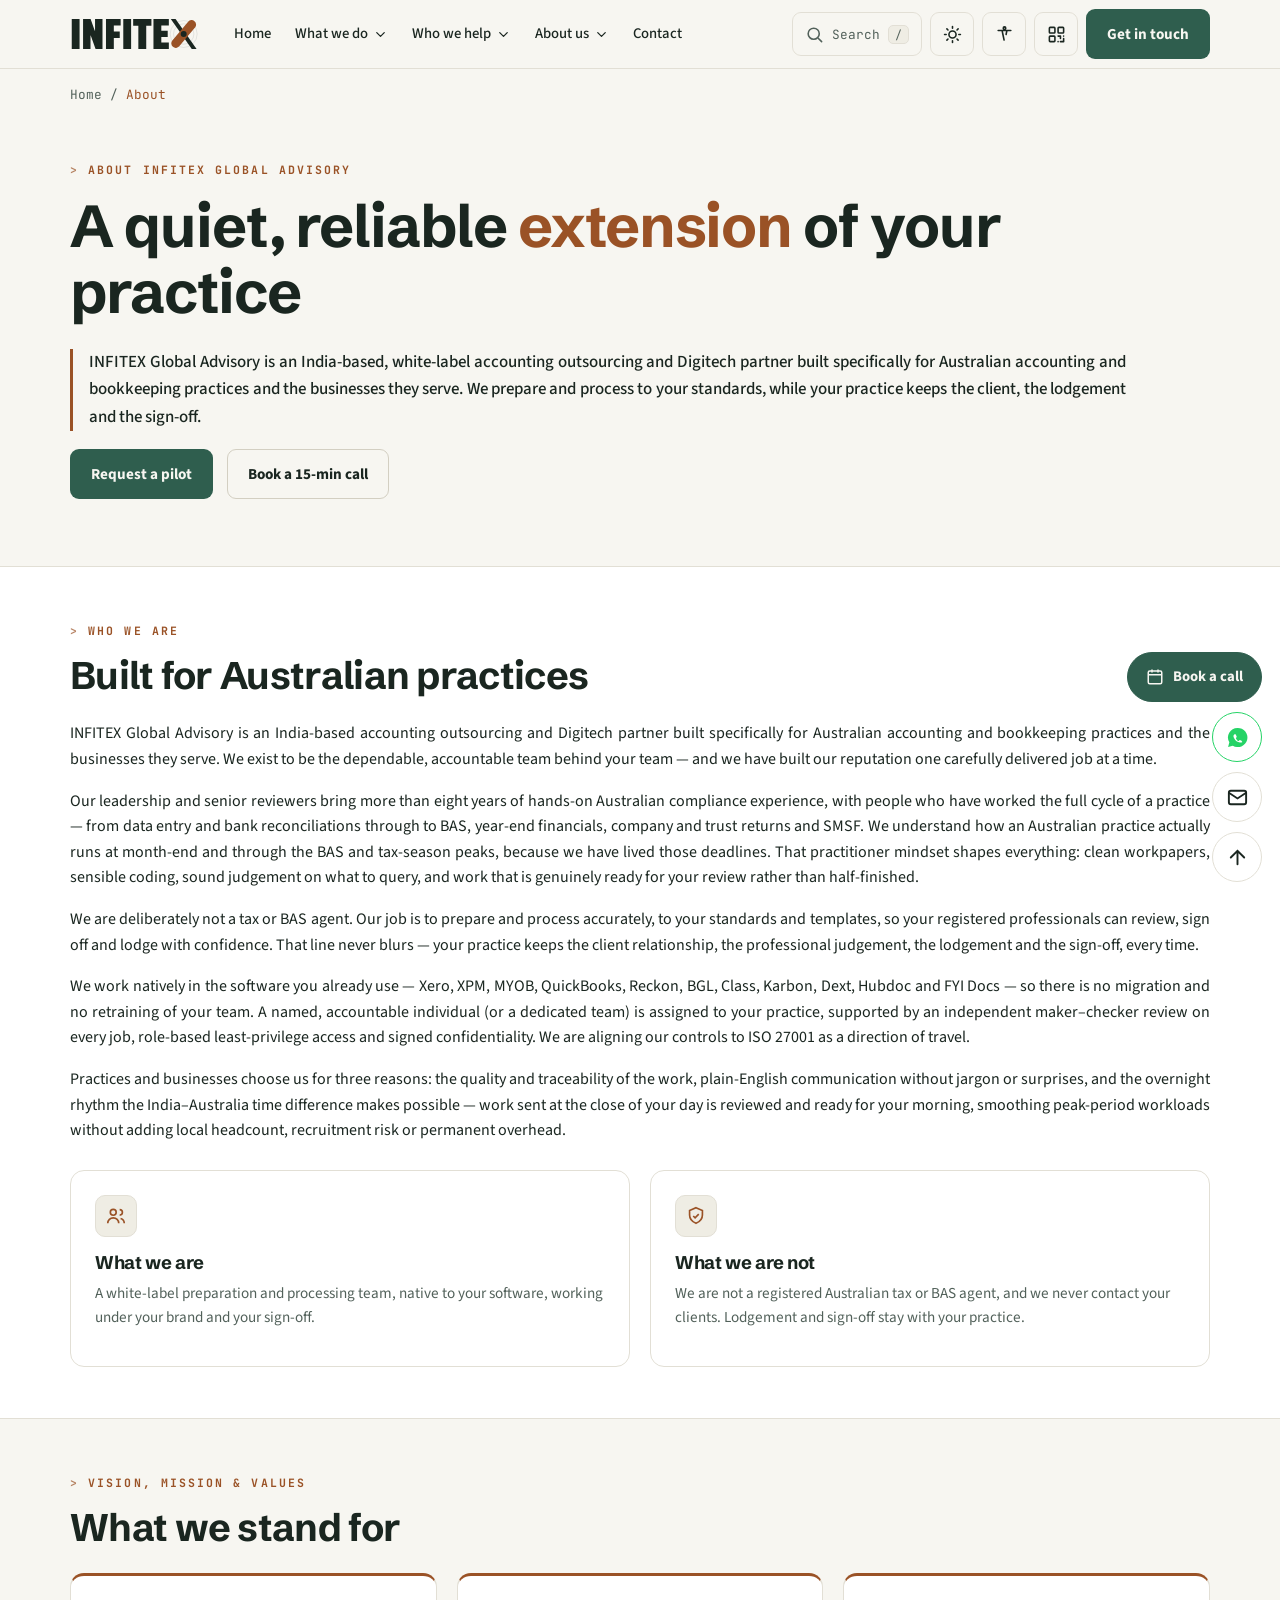
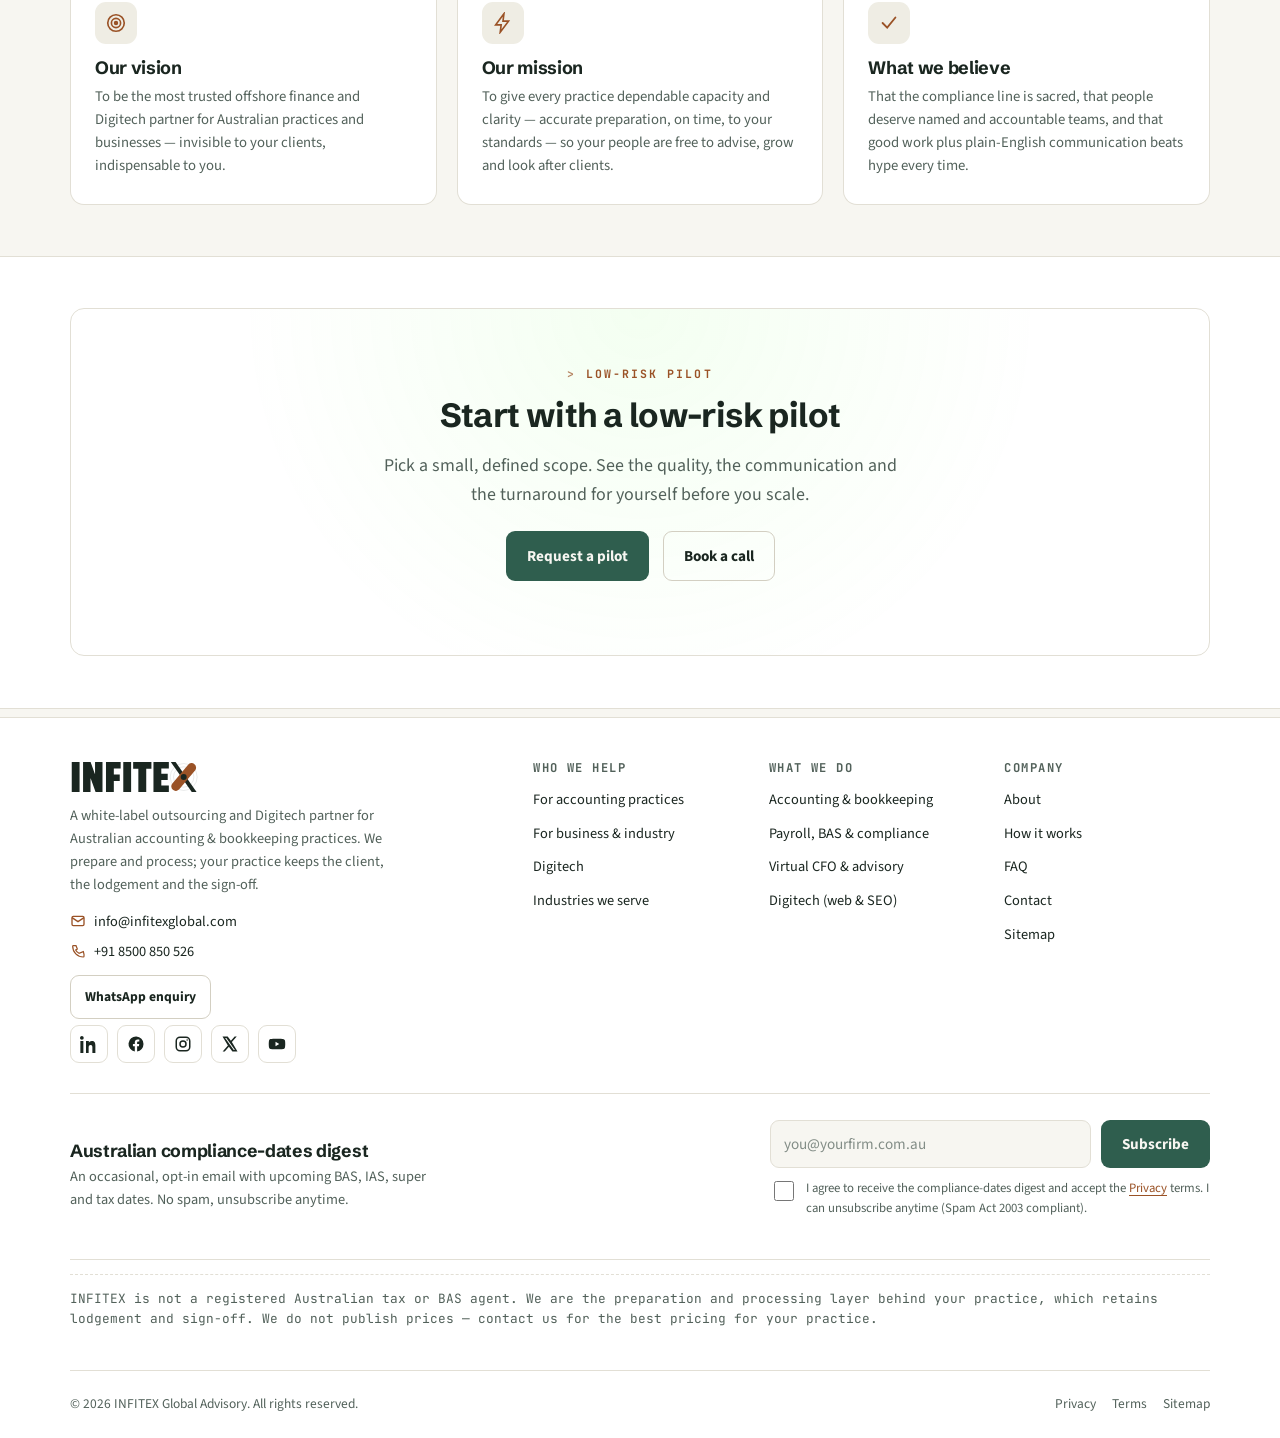
==== about.html @ 51b2e847 "Add files via upload" ====
<!doctype html><html lang="en-AU"><head><meta charset="utf-8"><meta name="viewport" content="width=device-width,initial-scale=1,viewport-fit=cover"><title>About INFITEX Global Advisory | White-label accounting outsourcing</title><meta name="description" content="About INFITEX Global Advisory — an India-based, white-label accounting outsourcing and Digitech partner for Australian practices and businesses. Our vision, mission and values."><meta name="author" content="INFITEX Global Advisory"><meta name="robots" content="index,follow,max-image-preview:large,max-snippet:-1,max-video-preview:-1"><link rel="canonical" href="https://infitexglobal.com/about.html"><!-- SEO/GEO verification scaffold — replace PLACEHOLDER tokens after deploy --><meta name="google-site-verification" content="GOOGLE_SITE_VERIFICATION"><!-- <meta name="msvalidate.01" content="BING_SITE_VERIFICATION"> --><!-- <meta name="yandex-verification" content="YANDEX_SITE_VERIFICATION"> --><!-- <meta name="p:domain_verify" content="PINTEREST_SITE_VERIFICATION"> --><meta property="og:type" content="website"><meta property="og:site_name" content="INFITEX Global Advisory"><meta property="og:title" content="About INFITEX Global Advisory | White-label accounting outsourcing"><meta property="og:description" content="About INFITEX Global Advisory — an India-based, white-label accounting outsourcing and Digitech partner for Australian practices and businesses. Our vision, mission and values."><meta property="og:url" content="https://infitexglobal.com/about.html"><meta property="og:image" content="https://infitexglobal.com/og-image.png"><meta property="og:image:width" content="1200"><meta property="og:image:height" content="630"><meta property="og:image:alt" content="INFITEX Global Advisory — white-label accounting outsourcing for Australian practices"><meta property="og:locale" content="en_AU"><meta name="twitter:card" content="summary_large_image"><meta name="twitter:title" content="About INFITEX Global Advisory | White-label accounting outsourcing"><meta name="twitter:description" content="About INFITEX Global Advisory — an India-based, white-label accounting outsourcing and Digitech partner for Australian practices and businesses. Our vision, mission and values."><meta name="twitter:image" content="https://infitexglobal.com/og-image.png"><meta name="twitter:image:alt" content="INFITEX Global Advisory"><meta name="theme-color" content="#F7F6F1" media="(prefers-color-scheme: light)"><meta name="theme-color" content="#14211C" media="(prefers-color-scheme: dark)"><link rel="icon" href="favicon.svg" type="image/svg+xml"><link rel="apple-touch-icon" href="favicon.svg"><link rel="sitemap" type="application/xml" title="Sitemap" href="sitemap.xml"><script>(function(){try{var d=document.documentElement;var t=localStorage.getItem('ix-theme')||'light';d.setAttribute('data-theme',t);if(localStorage.getItem('ix-contrast')==='high')d.setAttribute('data-contrast','high');if(localStorage.getItem('ix-grayscale')==='on')d.setAttribute('data-grayscale','on');var ts=localStorage.getItem('ix-textstep');var s=[-2,0,2,4,6];if(ts!==null)d.style.setProperty('--type-scale-step',(s[parseInt(ts,10)]||0)+'px');}catch(e){}})();</script><link rel="preconnect" href="https://fonts.googleapis.com"><link rel="preconnect" href="https://fonts.gstatic.com" crossorigin><link href="https://fonts.googleapis.com/css2?family=Schibsted+Grotesk:wght@500;600;700;800&family=Source+Sans+3:ital,wght@0,400;0,600;1,400&family=JetBrains+Mono:wght@400;500;700&display=swap" rel="stylesheet"><link rel="stylesheet" href="styles.css"><script type="application/ld+json">{"@context":"https://schema.org","@graph":[{"@context":"https://schema.org","@type":"WebPage","@id":"https://infitexglobal.com/about.html#webpage","url":"https://infitexglobal.com/about.html","name":"About INFITEX Global Advisory | White-label accounting outsourcing","description":"About INFITEX Global Advisory — an India-based, white-label accounting outsourcing and Digitech partner for Australian practices and businesses. Our vision, mission and values.","inLanguage":"en-AU","isPartOf":{"@id":"https://infitexglobal.com/#website"},"about":{"@id":"https://infitexglobal.com/#organization"},"speakable":{"@type":"SpeakableSpecification","cssSelector":["h1",".answer-lede"]}},{"@context":"https://schema.org","@type":"ProfessionalService","@id":"https://infitexglobal.com/#organization","name":"INFITEX Global Advisory","alternateName":"INFITEX","slogan":"A finance team that works to your standards.","description":"INFITEX Global Advisory is an India-based, white-label accounting and bookkeeping outsourcing partner for Australian accounting practices and businesses, covering bookkeeping, payroll and STP, BAS and IAS, year-end financials, tax and SMSF, plus management reporting and Virtual CFO. The client practice always retains lodgement and sign-off. A Digitech division provides websites, business email and SEO.","url":"https://infitexglobal.com/","logo":"https://infitexglobal.com/logo.svg","image":"https://infitexglobal.com/og-image.png","email":"info@infitexglobal.com","telephone":"+91-8500-850-526","priceRange":"Contact for a tailored quote","currenciesAccepted":"AUD","areaServed":{"@type":"Country","name":"Australia"},"knowsLanguage":["en-AU","en"],"availableLanguage":["English"],"knowsAbout":["White-label accounting outsourcing","Bookkeeping","Bank reconciliations","Accounts payable and receivable","Payroll","Single Touch Payroll (STP)","BAS preparation","IAS preparation","Year-end financial statements","Company and trust tax returns","SMSF accounting","BGL","Class","Xero","XPM","MYOB","QuickBooks","Reckon","Karbon","Dext","Hubdoc","FYI Docs","Management reporting","Budgeting and forecasting","Cash-flow forecasting","Virtual CFO","Australian tax compliance"],"serviceType":["Accounting outsourcing","Bookkeeping outsourcing","Payroll outsourcing","BAS and IAS preparation","Virtual CFO","Management reporting","Web design and SEO (Digitech)"],"contactPoint":{"@type":"ContactPoint","contactType":"sales","email":"info@infitexglobal.com","telephone":"+91-8500-850-526","areaServed":"AU","availableLanguage":["en-AU","en"]},"address":{"@type":"PostalAddress","addressCountry":"IN"},"sameAs":["https://www.linkedin.com/company/infitexglobal","https://www.facebook.com/infitexglobal","https://www.instagram.com/infitexglobal","https://x.com/infitexglobal","https://www.youtube.com/@infitexglobal"]},{"@context":"https://schema.org","@type":"BreadcrumbList","itemListElement":[{"@type":"ListItem","position":1,"name":"Home","item":"https://infitexglobal.com/index.html"},{"@type":"ListItem","position":2,"name":"About","item":"https://infitexglobal.com/about.html"}]}]}</script></head><body><a class="skip-link" href="#main">Skip to content</a><header class="site-header"><div class="shell header-inner"><a class="brand" href="index.html" aria-label="INFITEX Global Advisory — home"><svg class="brand-logo" viewBox="0 0 309.3 72.0" role="img" aria-label="INFITEX" focusable="false"><g class="brand-word" transform="translate(0 72.00) scale(0.10465 -0.10465)"><g transform="translate(0.0 0)"><path d="M40 0V688H220V0Z"/></g><g transform="translate(260.0 0)"><path d="M327 0 216 310H211V0H40V688H213L309 421H315V688H486V0Z"/></g><g transform="translate(786.0 0)"><path d="M40 0V688H377V540H220V402H356V254H220V0Z"/></g><g transform="translate(1183.0 0)"><path d="M40 0V688H220V0Z"/></g><g transform="translate(1443.0 0)"><path d="M126 0V535H7V688H426V535H307V0Z"/></g><g transform="translate(1876.0 0)"><path d="M40 0V688H393V540H220V421H367V274H220V148H393V0Z"/></g></g><g class="brand-x"><g class="bx-ring" fill="none"><circle cx="273.11" cy="36.00" r="24.48"/><circle cx="273.11" cy="36.00" r="32.40"/></g><path class="bx-ink" d="M 242.15 0.00 L 253.67 0.00 L 304.07 72.00 L 292.55 72.00 Z"/><rect class="bx-acc" x="262.31" y="-4.32" width="21.60" height="80.64" rx="10.80" transform="rotate(40 273.11 36.00)"/><circle class="bx-dot" cx="273.11" cy="36.00" r="7.20"/></g></svg></a><nav class="nav" aria-label="Primary"><a class="nav-link" href="index.html">Home</a><div class="nav-item has-mega"><button type="button" class="nav-link nav-trigger" aria-expanded="false" aria-haspopup="true" aria-controls="mega-what-we-do">What we do<svg class="caret" viewBox="0 0 24 24" aria-hidden="true" focusable="false"><path d="M6 9l6 6 6-6" fill="none" stroke="currentColor" stroke-width="2" stroke-linecap="round" stroke-linejoin="round"/></svg></button><div class="mega-panel" id="mega-what-we-do" role="region" aria-label="What we do"><div class="mega-grid"><div class="mega-col"><p class="mega-h">Accounting & bookkeeping</p><ul><li><a href="outsourcing.html#scope"><span class="mega-t">Bookkeeping & reconciliations</span><span class="mega-d">Books kept accurate, coded and reconciled.</span></a></li><li><a href="outsourcing.html#scope"><span class="mega-t">Accounts payable & receivable</span><span class="mega-d">Bills, invoices and debtor follow-up.</span></a></li><li><a href="outsourcing.html#scope"><span class="mega-t">Year-end financials</span><span class="mega-d">Financial statements to your standards.</span></a></li><li><a href="outsourcing.html#scope"><span class="mega-t">Workpapers</span><span class="mega-d">Clean, traceable workpapers behind every job.</span></a></li></ul></div><div class="mega-col"><p class="mega-h">Payroll, BAS & compliance</p><ul><li><a href="outsourcing.html#scope"><span class="mega-t">Payroll & STP</span><span class="mega-d">Pay runs and Single Touch Payroll, ready to lodge.</span></a></li><li><a href="outsourcing.html#scope"><span class="mega-t">BAS / IAS preparation</span><span class="mega-d">Activity statements drafted for your sign-off.</span></a></li><li><a href="outsourcing.html#scope"><span class="mega-t">Company & trust tax returns</span><span class="mega-d">Returns prepared; your agent signs and lodges.</span></a></li><li><a href="outsourcing.html#scope"><span class="mega-t">SMSF accounts (BGL/Class)</span><span class="mega-d">Self-managed super fund accounts & workpapers.</span></a></li></ul></div><div class="mega-col"><p class="mega-h">Advisory & Virtual CFO</p><ul><li><a href="industry.html#vcfo"><span class="mega-t">Virtual CFO</span><span class="mega-d">Senior finance leadership, fractionally.</span></a></li><li><a href="industry.html#what"><span class="mega-t">Management accounts & reporting</span><span class="mega-d">Monthly, decision-ready reporting.</span></a></li><li><a href="industry.html#what"><span class="mega-t">Budgeting & forecasting</span><span class="mega-d">Budgets, rolling forecasts and scenarios.</span></a></li><li><a href="industry.html#vcfo"><span class="mega-t">Cash-flow management</span><span class="mega-d">13-week cash-flow and working-capital visibility.</span></a></li></ul></div><div class="mega-col"><p class="mega-h">Digitech</p><ul><li><a href="digitech.html#services"><span class="mega-t">Web design & build</span><span class="mega-d">Fast, accessible, mobile-first websites.</span></a></li><li><a href="digitech.html#services"><span class="mega-t">Domains, hosting & email</span><span class="mega-d">Set up and managed for you.</span></a></li><li><a href="digitech.html#services"><span class="mega-t">SEO & Google Business Profile</span><span class="mega-d">Be found by local clients.</span></a></li><li><a href="digitech.html#services"><span class="mega-t">Care & maintenance</span><span class="mega-d">Updates, backups and ongoing changes.</span></a></li></ul></div></div></div></div><div class="nav-item has-mega"><button type="button" class="nav-link nav-trigger" aria-expanded="false" aria-haspopup="true" aria-controls="mega-who-we-help">Who we help<svg class="caret" viewBox="0 0 24 24" aria-hidden="true" focusable="false"><path d="M6 9l6 6 6-6" fill="none" stroke="currentColor" stroke-width="2" stroke-linecap="round" stroke-linejoin="round"/></svg></button><div class="mega-panel" id="mega-who-we-help" role="region" aria-label="Who we help"><div class="mega-grid"><div class="mega-col"><p class="mega-h">By audience</p><ul><li><a href="outsourcing.html"><span class="mega-t">For accounting practices</span><span class="mega-d">White-label back office for your firm.</span></a></li><li><a href="industry.html"><span class="mega-t">For business & industry</span><span class="mega-d">A dedicated outsourced finance team.</span></a></li><li><a href="digitech.html"><span class="mega-t">Digitech</span><span class="mega-d">Web, email & SEO for client-facing growth.</span></a></li></ul></div><div class="mega-col"><p class="mega-h">Industries we serve</p><ul><li><a href="industry.html#industries"><span class="mega-t">Construction & trades</span><span class="mega-d">Job costing, payroll and BAS.</span></a></li><li><a href="industry.html#industries"><span class="mega-t">Retail & e-commerce</span><span class="mega-d">High-volume reconciliations and reporting.</span></a></li><li><a href="industry.html#industries"><span class="mega-t">Professional services</span><span class="mega-d">Clean books and management accounts.</span></a></li><li><a href="industry.html#industries"><span class="mega-t">Healthcare & allied health</span><span class="mega-d">Compliant bookkeeping and payroll.</span></a></li></ul></div></div></div></div><div class="nav-item has-mega"><button type="button" class="nav-link nav-trigger" aria-expanded="false" aria-haspopup="true" aria-controls="mega-about-us">About us<svg class="caret" viewBox="0 0 24 24" aria-hidden="true" focusable="false"><path d="M6 9l6 6 6-6" fill="none" stroke="currentColor" stroke-width="2" stroke-linecap="round" stroke-linejoin="round"/></svg></button><div class="mega-panel" id="mega-about-us" role="region" aria-label="About us"><div class="mega-grid"><div class="mega-col"><p class="mega-h">Company</p><ul><li><a href="about.html"><span class="mega-t">About INFITEX</span><span class="mega-d">A dependable extension of your team, native to your stack.</span></a></li><li><a href="about.html#vmb"><span class="mega-t">Vision, mission & values</span><span class="mega-d">What we stand for and how we work.</span></a></li></ul></div><div class="mega-col"><p class="mega-h">Proof & answers</p><ul><li><a href="index.html#testimonials"><span class="mega-t">Our stories</span><span class="mega-d">What practices and businesses say about us.</span></a></li><li><a href="index.html#faq"><span class="mega-t">FAQ</span><span class="mega-d">Honest answers on the compliance line, security and how we work.</span></a></li></ul></div></div></div></div><a class="nav-link" href="contact.html">Contact</a></nav><div class="header-tools"><button class="icon-btn search-btn" data-open-search aria-label="Search the site"><svg viewBox="0 0 24 24" fill="none" stroke="currentColor" stroke-width="2" stroke-linecap="round"><circle cx="11" cy="11" r="7"/><path d="M21 21l-4-4"/></svg><span>Search</span><kbd>/</kbd></button><button class="icon-btn" data-theme-toggle aria-label="Toggle light or dark theme" aria-pressed="false"><svg viewBox="0 0 24 24" fill="none" stroke="currentColor" stroke-width="2" stroke-linecap="round"><circle cx="12" cy="12" r="4.5"/><path d="M12 2v2M12 20v2M2 12h2M20 12h2M4.9 4.9l1.4 1.4M17.7 17.7l1.4 1.4M19.1 4.9l-1.4 1.4M6.3 17.7l-1.4 1.4"/></svg></button><button class="icon-btn" data-open-a11y aria-label="Open accessibility settings"><svg viewBox="0 0 24 24" fill="none" stroke="currentColor" stroke-width="2" stroke-linecap="round"><circle cx="12" cy="4" r="1.6"/><path d="M4 7h16M9 7l1 5 1.5 7M15 7l-1 5"/></svg></button><button class="icon-btn qr-header-btn" data-open-qr aria-label="Show QR code to save our contact" title="Save our contact (QR)"><svg viewBox="0 0 24 24" fill="none" stroke="currentColor" stroke-width="2" stroke-linecap="round" stroke-linejoin="round"><rect x="3" y="3" width="7" height="7" rx="1"/><rect x="14" y="3" width="7" height="7" rx="1"/><rect x="3" y="14" width="7" height="7" rx="1"/><path d="M14 14h3v3M21 14v.01M14 21h.01M17 21h4v-4M21 17v.01"/></svg></button><a class="btn btn-primary header-cta" href="contact.html">Get in touch</a><button class="icon-btn hamburger" data-open-nav aria-label="Open menu" aria-expanded="false"><svg viewBox="0 0 24 24" fill="none" stroke="currentColor" stroke-width="2" stroke-linecap="round"><path d="M3 6h18M3 12h18M3 18h18"/></svg></button></div></div></header><div class="mobile-nav" id="mobileNav" aria-hidden="true"><div class="mobile-nav-top"><a class="brand" href="index.html" aria-label="INFITEX home"><svg class="brand-logo" viewBox="0 0 309.3 72.0" role="img" aria-label="INFITEX" focusable="false"><g class="brand-word" transform="translate(0 72.00) scale(0.10465 -0.10465)"><g transform="translate(0.0 0)"><path d="M40 0V688H220V0Z"/></g><g transform="translate(260.0 0)"><path d="M327 0 216 310H211V0H40V688H213L309 421H315V688H486V0Z"/></g><g transform="translate(786.0 0)"><path d="M40 0V688H377V540H220V402H356V254H220V0Z"/></g><g transform="translate(1183.0 0)"><path d="M40 0V688H220V0Z"/></g><g transform="translate(1443.0 0)"><path d="M126 0V535H7V688H426V535H307V0Z"/></g><g transform="translate(1876.0 0)"><path d="M40 0V688H393V540H220V421H367V274H220V148H393V0Z"/></g></g><g class="brand-x"><g class="bx-ring" fill="none"><circle cx="273.11" cy="36.00" r="24.48"/><circle cx="273.11" cy="36.00" r="32.40"/></g><path class="bx-ink" d="M 242.15 0.00 L 253.67 0.00 L 304.07 72.00 L 292.55 72.00 Z"/><rect class="bx-acc" x="262.31" y="-4.32" width="21.60" height="80.64" rx="10.80" transform="rotate(40 273.11 36.00)"/><circle class="bx-dot" cx="273.11" cy="36.00" r="7.20"/></g></svg></a><button class="icon-btn" data-close-nav aria-label="Close menu"><svg viewBox="0 0 24 24" fill="none" stroke="currentColor" stroke-width="2" stroke-linecap="round"><path d="M6 6l12 12M18 6L6 18"/></svg></button></div><nav aria-label="Mobile"><a class="m-link" href="index.html">Home</a><div class="m-acc"><button type="button" class="m-acc-btn" aria-expanded="false" aria-controls="macc-what-we-do">What we do<svg class="caret" viewBox="0 0 24 24" aria-hidden="true" focusable="false"><path d="M6 9l6 6 6-6" fill="none" stroke="currentColor" stroke-width="2" stroke-linecap="round" stroke-linejoin="round"/></svg></button><div class="m-acc-panel" id="macc-what-we-do"><p class="m-group">Accounting & bookkeeping</p><a class="m-sublink" href="outsourcing.html#scope">Bookkeeping & reconciliations</a><a class="m-sublink" href="outsourcing.html#scope">Accounts payable & receivable</a><a class="m-sublink" href="outsourcing.html#scope">Year-end financials</a><a class="m-sublink" href="outsourcing.html#scope">Workpapers</a><p class="m-group">Payroll, BAS & compliance</p><a class="m-sublink" href="outsourcing.html#scope">Payroll & STP</a><a class="m-sublink" href="outsourcing.html#scope">BAS / IAS preparation</a><a class="m-sublink" href="outsourcing.html#scope">Company & trust tax returns</a><a class="m-sublink" href="outsourcing.html#scope">SMSF accounts (BGL/Class)</a><p class="m-group">Advisory & Virtual CFO</p><a class="m-sublink" href="industry.html#vcfo">Virtual CFO</a><a class="m-sublink" href="industry.html#what">Management accounts & reporting</a><a class="m-sublink" href="industry.html#what">Budgeting & forecasting</a><a class="m-sublink" href="industry.html#vcfo">Cash-flow management</a><p class="m-group">Digitech</p><a class="m-sublink" href="digitech.html#services">Web design & build</a><a class="m-sublink" href="digitech.html#services">Domains, hosting & email</a><a class="m-sublink" href="digitech.html#services">SEO & Google Business Profile</a><a class="m-sublink" href="digitech.html#services">Care & maintenance</a></div></div><div class="m-acc"><button type="button" class="m-acc-btn" aria-expanded="false" aria-controls="macc-who-we-help">Who we help<svg class="caret" viewBox="0 0 24 24" aria-hidden="true" focusable="false"><path d="M6 9l6 6 6-6" fill="none" stroke="currentColor" stroke-width="2" stroke-linecap="round" stroke-linejoin="round"/></svg></button><div class="m-acc-panel" id="macc-who-we-help"><p class="m-group">By audience</p><a class="m-sublink" href="outsourcing.html">For accounting practices</a><a class="m-sublink" href="industry.html">For business & industry</a><a class="m-sublink" href="digitech.html">Digitech</a><p class="m-group">Industries we serve</p><a class="m-sublink" href="industry.html#industries">Construction & trades</a><a class="m-sublink" href="industry.html#industries">Retail & e-commerce</a><a class="m-sublink" href="industry.html#industries">Professional services</a><a class="m-sublink" href="industry.html#industries">Healthcare & allied health</a></div></div><div class="m-acc"><button type="button" class="m-acc-btn" aria-expanded="false" aria-controls="macc-about-us">About us<svg class="caret" viewBox="0 0 24 24" aria-hidden="true" focusable="false"><path d="M6 9l6 6 6-6" fill="none" stroke="currentColor" stroke-width="2" stroke-linecap="round" stroke-linejoin="round"/></svg></button><div class="m-acc-panel" id="macc-about-us"><p class="m-group">Company</p><a class="m-sublink" href="about.html">About INFITEX</a><a class="m-sublink" href="about.html#vmb">Vision, mission & values</a><p class="m-group">Proof & answers</p><a class="m-sublink" href="index.html#testimonials">Our stories</a><a class="m-sublink" href="index.html#faq">FAQ</a></div></div><a class="m-link" href="contact.html">Contact</a></nav><div style="margin-top:24px;display:flex;gap:10px;flex-wrap:wrap"><button class="btn btn-ghost" data-open-wa>WhatsApp us</button><a class="btn btn-primary" href="contact.html">Get in touch</a></div></div><main id="main"><div class="shell"><nav class="crumbs" aria-label="Breadcrumb"><a href="index.html">Home</a> / <span>About</span></nav></div><section class="hero"><div class="shell"><span class="eyebrow">About INFITEX Global Advisory</span><h1>A quiet, reliable <span class="accent">extension</span> of your practice</h1><p class="answer-lede">INFITEX Global Advisory is an India-based, white-label accounting outsourcing and Digitech partner built specifically for Australian accounting and bookkeeping practices and the businesses they serve. We prepare and process to your standards, while your practice keeps the client, the lodgement and the sign-off.</p><div class="hero-cta"><a class="btn btn-primary" href="contact.html">Request a pilot</a><a class="btn btn-ghost" data-booking href="contact.html">Book a 15-min call</a></div></div></section><section class="section alt" id="about" aria-labelledby="about-title"><div class="shell"><div class="section-head"><span class="eyebrow">Who we are</span><h2 class="section-title" id="about-title">Built for Australian practices</h2></div><div class="about-prose prose"><p>INFITEX Global Advisory is an India-based accounting outsourcing and Digitech partner built specifically for Australian accounting and bookkeeping practices and the businesses they serve. We exist to be the dependable, accountable team behind your team — and we have built our reputation one carefully delivered job at a time.</p><p>Our leadership and senior reviewers bring more than eight years of hands-on Australian compliance experience, with people who have worked the full cycle of a practice — from data entry and bank reconciliations through to BAS, year-end financials, company and trust returns and SMSF. We understand how an Australian practice actually runs at month-end and through the BAS and tax-season peaks, because we have lived those deadlines. That practitioner mindset shapes everything: clean workpapers, sensible coding, sound judgement on what to query, and work that is genuinely ready for your review rather than half-finished.</p><p>We are deliberately not a tax or BAS agent. Our job is to prepare and process accurately, to your standards and templates, so your registered professionals can review, sign off and lodge with confidence. That line never blurs — your practice keeps the client relationship, the professional judgement, the lodgement and the sign-off, every time.</p><p>We work natively in the software you already use — Xero, XPM, MYOB, QuickBooks, Reckon, BGL, Class, Karbon, Dext, Hubdoc and FYI Docs — so there is no migration and no retraining of your team. A named, accountable individual (or a dedicated team) is assigned to your practice, supported by an independent maker–checker review on every job, role-based least-privilege access and signed confidentiality. We are aligning our controls to ISO 27001 as a direction of travel.</p><p>Practices and businesses choose us for three reasons: the quality and traceability of the work, plain-English communication without jargon or surprises, and the overnight rhythm the India–Australia time difference makes possible — work sent at the close of your day is reviewed and ready for your morning, smoothing peak-period workloads without adding local headcount, recruitment risk or permanent overhead.</p></div><div class="grid grid-2 about-cards"><div class="card"><div class="ico"><svg viewBox="0 0 24 24" fill="none" stroke="currentColor" stroke-width="1.8"><circle cx="9" cy="8" r="3.2"/><path d="M3 20a6 6 0 0 1 12 0M16 5a3 3 0 0 1 0 6M21 20a5.5 5.5 0 0 0-4-5.3"/></svg></div><h3>What we are</h3><p>A white-label preparation and processing team, native to your software, working under your brand and your sign-off.</p></div><div class="card"><div class="ico"><svg viewBox="0 0 24 24" fill="none" stroke="currentColor" stroke-width="1.8"><path d="M12 3l7 3v5c0 4.4-3 7.4-7 9-4-1.6-7-4.6-7-9V6l7-3z"/><path d="M9 12l2 2 4-4"/></svg></div><h3>What we are not</h3><p>We are not a registered Australian tax or BAS agent, and we never contact your clients. Lodgement and sign-off stay with your practice.</p></div></div></div></section><section class="section" id="vmb" aria-labelledby="vmb-title"><div class="shell"><div class="section-head"><span class="eyebrow">Vision, mission &amp; values</span><h2 class="section-title" id="vmb-title">What we stand for</h2></div><div class="vmb-grid"><article class="vmb-card"><div class="ico"><svg viewBox="0 0 24 24" fill="none" stroke="currentColor" stroke-width="1.8"><circle cx="12" cy="12" r="9"/><circle cx="12" cy="12" r="5"/><circle cx="12" cy="12" r="1.5" fill="currentColor"/></svg></div><h3>Our vision</h3><p>To be the most trusted offshore finance and Digitech partner for Australian practices and businesses — invisible to your clients, indispensable to you.</p></article><article class="vmb-card"><div class="ico"><svg viewBox="0 0 24 24" fill="none" stroke="currentColor" stroke-width="1.8"><path d="M13 2L4 14h6l-1 8 9-12h-6l1-8Z"/></svg></div><h3>Our mission</h3><p>To give every practice dependable capacity and clarity — accurate preparation, on time, to your standards — so your people are free to advise, grow and look after clients.</p></article><article class="vmb-card"><div class="ico"><svg viewBox="0 0 24 24" fill="none" stroke="currentColor" stroke-width="2" stroke-linecap="round"><path d="M5 12l5 5 9-11"/></svg></div><h3>What we believe</h3><p>That the compliance line is sacred, that people deserve named and accountable teams, and that good work plus plain-English communication beats hype every time.</p></article></div></div></section><section class="section alt" id="cta"><div class="shell"><div class="cta-band"><span class="eyebrow">Low-risk pilot</span><h2 data-tw>Start with a low-risk pilot</h2><p class="lead" style="margin-inline:auto;max-width:60ch" data-tw>Pick a small, defined scope. See the quality, the communication and the turnaround for yourself before you scale.</p><div class="hero-cta"><a class="btn btn-primary" href="contact.html">Request a pilot</a><a class="btn btn-ghost" data-booking href="contact.html">Book a call</a></div></div></div></section></main><dialog id="a11yDialog" aria-label="Accessibility settings"><div class="dialog-card"><div class="dialog-head"><h2>Accessibility</h2><button class="icon-btn" data-close aria-label="Close"><svg viewBox="0 0 24 24" fill="none" stroke="currentColor" stroke-width="2" stroke-linecap="round"><path d="M6 6l12 12M18 6L6 18"/></svg></button></div><div class="dialog-body"><div class="form-row"><label class="lbl">Text size</label><div style="display:flex;gap:8px"><button class="btn btn-ghost" data-text="dec" aria-label="Decrease text size">A–</button><button class="btn btn-ghost" data-text="reset" aria-label="Reset text size">Reset</button><button class="btn btn-ghost" data-text="inc" aria-label="Increase text size">A+</button></div></div><div class="form-row"><label class="lbl">Theme</label><button class="btn btn-ghost" data-theme-toggle aria-pressed="false"><span data-theme-label>Light</span> mode</button></div><div class="form-row"><label class="lbl">High contrast</label><button class="btn btn-ghost" data-contrast-toggle aria-pressed="false">Toggle high contrast</button></div><div class="form-row"><label class="lbl">Grayscale</label><button class="btn btn-ghost" data-gray-toggle aria-pressed="false">Toggle grayscale</button></div><p class="form-note">Your preferences are saved on this device.</p></div></div></dialog><dialog id="waDialog" aria-label="WhatsApp enquiry"><div class="dialog-card"><form id="waForm" novalidate><div class="dialog-head"><h2>WhatsApp enquiry</h2><button type="button" class="icon-btn" data-close aria-label="Close"><svg viewBox="0 0 24 24" fill="none" stroke="currentColor" stroke-width="2" stroke-linecap="round"><path d="M6 6l12 12M18 6L6 18"/></svg></button></div><div class="dialog-body"><p class="form-note" style="margin-bottom:16px">We'll draft a tidy message and open WhatsApp for you to send.</p><div class="form-row"><label class="lbl" for="wa-name">Name <span class="req">*</span></label><input class="input" id="wa-name" name="name" type="text" autocomplete="name" required><span class="field-err">Please enter your name (letters, at least 2 characters).</span></div><div class="form-row"><label class="lbl" for="wa-email">Work email <span class="req">*</span></label><input class="input" id="wa-email" name="email" type="email" autocomplete="email" inputmode="email" required><span class="field-err">Please enter a valid email address.</span></div><div class="form-row"><label class="lbl" for="wa-mobile">Mobile <span class="req">*</span></label><div class="tel-wrap"><div class="cc-combo" data-cc><input class="cc-input" type="text" inputmode="tel" aria-label="Country dialing code" value="+61" autocomplete="off"><div class="cc-list" role="listbox" aria-label="Country dialing codes"></div></div><input class="input tel-num" id="wa-mobile" name="mobile_local" type="tel" inputmode="numeric" maxlength="10" placeholder="4XX XXX XXX" aria-label="Mobile number (10 digits)"></div><span class="field-err">Enter a 10-digit mobile number (digits only).</span></div><div class="form-row"><label class="lbl" for="wa-company">Business name <span class="req">*</span></label><input class="input" id="wa-company" name="company" type="text" autocomplete="organization" required><span class="field-err">Please enter your business name.</span></div><div class="form-row"><label class="lbl" for="wa-interest">Enquiring about</label><select class="input" id="wa-interest" name="interest"><option value="">Choose a topic…</option><option>Accounting outsourcing</option><option>Bookkeeping &amp; reconciliations</option><option>Payroll &amp; STP</option><option>BAS / IAS preparation</option><option>Year-end financials &amp; tax</option><option>SMSF accounts</option><option>A low-risk pilot</option><option>Digitech (website / SEO)</option><option>Something else</option></select></div><div class="form-row"><label class="lbl" for="wa-message">Message</label><textarea class="input" id="wa-message" name="message" placeholder="A line or two about your practice and what you need help with."></textarea><span class="field-err">Please add a short message (at least 10 characters).</span></div><input type="text" class="hp" name="botcheck" tabindex="-1" autocomplete="off" aria-hidden="true"><p class="form-status" id="waStatus" role="status"></p></div><div class="dialog-foot"><button type="button" class="btn btn-ghost" data-close>Cancel</button><button type="submit" class="btn btn-primary">Draft &amp; open WhatsApp</button></div></form></div></dialog><dialog id="mailDialog" aria-label="Email enquiry"><div class="dialog-card"><form id="mailForm" novalidate><div class="dialog-head"><h2>Email enquiry</h2><button type="button" class="icon-btn" data-close aria-label="Close"><svg viewBox="0 0 24 24" fill="none" stroke="currentColor" stroke-width="2" stroke-linecap="round"><path d="M6 6l12 12M18 6L6 18"/></svg></button></div><div class="dialog-body"><p class="form-note" style="margin-bottom:16px">We'll draft a tidy email and open your mail app for you to send.</p><div class="form-row"><label class="lbl" for="mail-name">Name <span class="req">*</span></label><input class="input" id="mail-name" name="name" type="text" autocomplete="name" required><span class="field-err">Please enter your name (letters, at least 2 characters).</span></div><div class="form-row"><label class="lbl" for="mail-email">Work email <span class="req">*</span></label><input class="input" id="mail-email" name="email" type="email" autocomplete="email" inputmode="email" required><span class="field-err">Please enter a valid email address.</span></div><div class="form-row"><label class="lbl" for="mail-mobile">Mobile <span class="req">*</span></label><div class="tel-wrap"><div class="cc-combo" data-cc><input class="cc-input" type="text" inputmode="tel" aria-label="Country dialing code" value="+61" autocomplete="off"><div class="cc-list" role="listbox" aria-label="Country dialing codes"></div></div><input class="input tel-num" id="mail-mobile" name="mobile_local" type="tel" inputmode="numeric" maxlength="10" placeholder="4XX XXX XXX" aria-label="Mobile number (10 digits)"></div><span class="field-err">Enter a 10-digit mobile number (digits only).</span></div><div class="form-row"><label class="lbl" for="mail-company">Business name <span class="req">*</span></label><input class="input" id="mail-company" name="company" type="text" autocomplete="organization" required><span class="field-err">Please enter your business name.</span></div><div class="form-row"><label class="lbl" for="mail-interest">Enquiring about</label><select class="input" id="mail-interest" name="interest"><option value="">Choose a topic…</option><option>Accounting outsourcing</option><option>Bookkeeping &amp; reconciliations</option><option>Payroll &amp; STP</option><option>BAS / IAS preparation</option><option>Year-end financials &amp; tax</option><option>SMSF accounts</option><option>A low-risk pilot</option><option>Digitech (website / SEO)</option><option>Something else</option></select></div><div class="form-row"><label class="lbl" for="mail-message">Message</label><textarea class="input" id="mail-message" name="message" placeholder="A line or two about your practice and what you need help with."></textarea><span class="field-err">Please add a short message (at least 10 characters).</span></div><input type="text" class="hp" name="botcheck" tabindex="-1" autocomplete="off" aria-hidden="true"><p class="form-status" id="mailStatus" role="status"></p></div><div class="dialog-foot"><button type="button" class="btn btn-ghost" data-close>Cancel</button><button type="submit" class="btn btn-primary">Draft &amp; open email</button></div></form></div></dialog><dialog id="qrDialog" aria-label="Save our contact"><div class="dialog-card qr-dialog-card"><div class="dialog-head"><h2>Save our contact</h2><button type="button" class="icon-btn" data-close aria-label="Close"><svg viewBox="0 0 24 24" fill="none" stroke="currentColor" stroke-width="2" stroke-linecap="round"><path d="M6 6l12 12M18 6L6 18"/></svg></button></div><div class="dialog-body" style="text-align:center"><p class="form-note" style="margin-bottom:16px">Scan with your phone camera — iPhone or Android — to save INFITEX Global Advisory to your contacts.</p><div class="qr-dialog-img"><img src="infitex-contact-qr.svg" alt="QR code to save INFITEX Global Advisory contact details" width="220" height="220"></div><p class="form-note" style="margin-top:14px">Or reach us directly:<br><a href="mailto:info@infitexglobal.com">info@infitexglobal.com</a> · <a href="tel:+918500850526">+91 8500 850 526</a></p></div></div></dialog><div class="search-overlay" id="searchOverlay" aria-hidden="true" role="dialog" aria-label="Search"><div class="search-panel"><div class="search-input-row"><svg viewBox="0 0 24 24" fill="none" stroke="currentColor" stroke-width="2" stroke-linecap="round"><circle cx="11" cy="11" r="7"/><path d="M21 21l-4-4"/></svg><input id="searchInput" type="text" placeholder="Search pages, services, FAQs…" aria-label="Search" autocomplete="off"></div><div class="search-results" id="searchResults"></div><div class="search-foot"><span>Up / Down to navigate</span><span>Enter to open</span><span>Esc to close</span></div></div></div><div class="fab"><a class="fab-cta" data-booking href="contact.html" role="button" aria-label="Book a quick call"><svg viewBox="0 0 24 24" fill="none" stroke="currentColor" stroke-width="2"><rect x="3" y="4" width="18" height="17" rx="2"/><path d="M3 9h18M8 2v4M16 2v4"/></svg><span>Book a call</span></a><a class="wa" href="#" data-open-wa role="button" aria-label="WhatsApp us"><svg viewBox="0 0 24 24" fill="currentColor"><path d="M12 2a9.9 9.9 0 0 0-8.5 15l-1.3 4.8 4.9-1.3A10 10 0 1 0 12 2Zm5.6 14.1c-.2.6-1.2 1.2-1.7 1.2s-1 .2-3.3-.7-3.7-3.2-3.8-3.4-1-1.3-1-2.4.6-1.7.8-1.9.4-.3.6-.3h.5c.2 0 .4 0 .6.5l.8 1.9c.1.2.1.4 0 .5l-.3.5-.4.4c-.1.1-.3.3-.1.5l.9 1.4c.6.9 1.4 1.2 1.6 1.3s.4.1.5 0l.7-.8c.2-.2.3-.2.5-.1l1.7.8c.2.1.4.2.4.3.1.2.1.7-.1 1.3Z"/></svg></a><button data-open-mail aria-label="Email us"><svg viewBox="0 0 24 24" fill="none" stroke="currentColor" stroke-width="2"><rect x="3" y="5" width="18" height="14" rx="2"/><path d="M3 7l9 6 9-6"/></svg></button><button id="backTop" aria-label="Back to top"><svg viewBox="0 0 24 24" fill="none" stroke="currentColor" stroke-width="2" stroke-linecap="round"><path d="M12 19V5M5 12l7-7 7 7"/></svg></button></div><footer class="site-footer"><div class="shell"><div class="footer-top"><div class="footer-brand"><a class="brand" href="index.html" aria-label="INFITEX home"><svg class="brand-logo" viewBox="0 0 309.3 72.0" role="img" aria-label="INFITEX" focusable="false"><g class="brand-word" transform="translate(0 72.00) scale(0.10465 -0.10465)"><g transform="translate(0.0 0)"><path d="M40 0V688H220V0Z"/></g><g transform="translate(260.0 0)"><path d="M327 0 216 310H211V0H40V688H213L309 421H315V688H486V0Z"/></g><g transform="translate(786.0 0)"><path d="M40 0V688H377V540H220V402H356V254H220V0Z"/></g><g transform="translate(1183.0 0)"><path d="M40 0V688H220V0Z"/></g><g transform="translate(1443.0 0)"><path d="M126 0V535H7V688H426V535H307V0Z"/></g><g transform="translate(1876.0 0)"><path d="M40 0V688H393V540H220V421H367V274H220V148H393V0Z"/></g></g><g class="brand-x"><g class="bx-ring" fill="none"><circle cx="273.11" cy="36.00" r="24.48"/><circle cx="273.11" cy="36.00" r="32.40"/></g><path class="bx-ink" d="M 242.15 0.00 L 253.67 0.00 L 304.07 72.00 L 292.55 72.00 Z"/><rect class="bx-acc" x="262.31" y="-4.32" width="21.60" height="80.64" rx="10.80" transform="rotate(40 273.11 36.00)"/><circle class="bx-dot" cx="273.11" cy="36.00" r="7.20"/></g></svg></a><p class="footer-blurb">A white-label outsourcing and Digitech partner for Australian accounting &amp; bookkeeping practices. We prepare and process; your practice keeps the client, the lodgement and the sign-off.</p><ul class="footer-contact"><li><svg viewBox="0 0 24 24" fill="none" stroke="currentColor" stroke-width="2"><rect x="3" y="5" width="18" height="14" rx="2"/><path d="M3 7l9 6 9-6"/></svg><a href="mailto:info@infitexglobal.com">info@infitexglobal.com</a></li><li><svg viewBox="0 0 24 24" fill="none" stroke="currentColor" stroke-width="1.8"><path d="M5 4h4l2 5-2.5 1.5a11 11 0 0 0 5 5L20 13l1 4v3a1 1 0 0 1-1 1A16 16 0 0 1 4 5a1 1 0 0 1 1-1Z"/></svg><a href="tel:+918500850526">+91 8500 850 526</a></li></ul><button class="btn btn-ghost btn-sm" data-open-wa>WhatsApp enquiry</button><div class="socials"><a href="https://www.linkedin.com/company/infitexglobal" aria-label="INFITEX on LinkedIn" rel="me noopener" target="_blank"><svg viewBox="0 0 24 24" fill="currentColor"><path d="M4.98 3.5A2.5 2.5 0 1 1 0 3.5a2.5 2.5 0 0 1 4.98 0ZM.5 8h4V24h-4V8Zm7.5 0h3.8v2.2h.1c.5-1 1.8-2.2 3.8-2.2 4 0 4.8 2.6 4.8 6V24h-4v-6.9c0-1.7 0-3.8-2.3-3.8s-2.7 1.8-2.7 3.7V24H8V8Z"/></svg></a><a href="https://www.facebook.com/infitexglobal" aria-label="INFITEX on Facebook" rel="me noopener" target="_blank"><svg viewBox="0 0 24 24" fill="currentColor"><path d="M22 12a10 10 0 1 0-11.6 9.9v-7H7.9V12h2.5V9.8c0-2.5 1.5-3.9 3.8-3.9 1.1 0 2.2.2 2.2.2v2.5h-1.3c-1.2 0-1.6.8-1.6 1.6V12h2.8l-.4 2.9h-2.4v7A10 10 0 0 0 22 12Z"/></svg></a><a href="https://www.instagram.com/infitexglobal" aria-label="INFITEX on Instagram" rel="me noopener" target="_blank"><svg viewBox="0 0 24 24" fill="none" stroke="currentColor" stroke-width="2"><rect x="3" y="3" width="18" height="18" rx="5"/><circle cx="12" cy="12" r="4"/><circle cx="17.5" cy="6.5" r="1" fill="currentColor" stroke="none"/></svg></a><a href="https://x.com/infitexglobal" aria-label="INFITEX on X" rel="me noopener" target="_blank"><svg viewBox="0 0 24 24" fill="currentColor"><path d="M18.2 2H21l-6.5 7.4L22 22h-6.8l-4.7-6.2L5 22H2.2l7-8L2 2h6.9l4.3 5.7L18.2 2Zm-1.2 18h1.5L7.1 3.9H5.5L17 20Z"/></svg></a><a href="https://www.youtube.com/@infitexglobal" aria-label="INFITEX on YouTube" rel="me noopener" target="_blank"><svg viewBox="0 0 24 24" fill="currentColor"><path d="M23 12s0-3.2-.4-4.7a2.5 2.5 0 0 0-1.8-1.8C19.3 5 12 5 12 5s-7.3 0-8.8.4A2.5 2.5 0 0 0 1.4 7.2C1 8.8 1 12 1 12s0 3.2.4 4.7a2.5 2.5 0 0 0 1.8 1.8C4.7 19 12 19 12 19s7.3 0 8.8-.4a2.5 2.5 0 0 0 1.8-1.8C23 15.2 23 12 23 12ZM10 15V9l5 3-5 3Z"/></svg></a></div></div><div class="footer-cols"><div class="footer-col"><h4>Who we help</h4><ul><li><a href="outsourcing.html">For accounting practices</a></li><li><a href="industry.html">For business &amp; industry</a></li><li><a href="digitech.html">Digitech</a></li><li><a href="industry.html#industries">Industries we serve</a></li></ul></div><div class="footer-col"><h4>What we do</h4><ul><li><a href="outsourcing.html#scope">Accounting &amp; bookkeeping</a></li><li><a href="outsourcing.html#scope">Payroll, BAS &amp; compliance</a></li><li><a href="industry.html#vcfo">Virtual CFO &amp; advisory</a></li><li><a href="digitech.html#services">Digitech (web &amp; SEO)</a></li></ul></div><div class="footer-col"><h4>Company</h4><ul><li><a href="about.html">About</a></li><li><a href="outsourcing.html#how">How it works</a></li><li><a href="index.html#faq">FAQ</a></li><li><a href="contact.html">Contact</a></li><li><a href="sitemap.html">Sitemap</a></li></ul></div></div></div><div class="footer-subscribe"><div class="fs-text"><h4>Australian compliance-dates digest</h4><p>An occasional, opt-in email with upcoming BAS, IAS, super and tax dates. No spam, unsubscribe anytime.</p></div><form id="subscribeForm" class="fs-form" novalidate><div class="fs-row"><label class="sr-only" for="sub-email">Email</label><input class="input" id="sub-email" name="email" type="email" inputmode="email" autocomplete="email" placeholder="you@yourfirm.com.au" required><button type="submit" class="btn btn-primary">Subscribe</button></div><label class="optin"><input type="checkbox" required><span>I agree to receive the compliance-dates digest and accept the <a href="privacy.html">Privacy</a> terms. I can unsubscribe anytime (Spam Act 2003 compliant).</span></label><p class="form-status" id="subStatus" role="status"></p></form></div><p class="compliance-line">INFITEX is not a registered Australian tax or BAS agent. We are the preparation and processing layer behind your practice, which retains lodgement and sign-off. We do not publish prices — contact us for the best pricing for your practice.</p><div class="footer-bottom"><span>&copy; <span data-year>2026</span> INFITEX Global Advisory. All rights reserved.</span><span class="footer-legal"><a href="privacy.html">Privacy</a><a href="terms.html">Terms</a><a href="sitemap.html">Sitemap</a></span></div></div></footer><script>window.INFITEX_SEARCH=[
{type:"Pages",title:"Home",snippet:"White-label accounting outsourcing & Digitech for Australian practices.",url:"index.html"},
{type:"Pages",title:"For Accounting Practices",snippet:"White-label outsourcing across the full Australian compliance cycle.",url:"outsourcing.html"},
{type:"Pages",title:"For Business & Industry",snippet:"Outsourced accounting, finance and Virtual CFO for Australian companies.",url:"industry.html"},
{type:"Services",title:"Virtual CFO",snippet:"Management & board reporting, cash-flow forecasting, budgeting and KPI dashboards.",url:"industry.html#vcfo"},
{type:"Services",title:"Management accounts & reporting",snippet:"Monthly management accounts and decision-ready reporting.",url:"industry.html#what"},
{type:"Services",title:"Budgeting & forecasting",snippet:"Budgets, rolling forecasts and scenario planning.",url:"industry.html#what"},
{type:"Services",title:"Cash-flow management",snippet:"13-week cash-flow forecasts and working-capital visibility.",url:"industry.html#vcfo"},
{type:"Pages",title:"Digitech",snippet:"Websites, domains, hosting, business email, SEO and Google Business Profile.",url:"digitech.html"},
{type:"Pages",title:"Privacy",snippet:"How we handle data, aligned to the Privacy Act 1988 and the APPs.",url:"privacy.html"},
{type:"Pages",title:"Terms",snippet:"Terms of use for the INFITEX website and services.",url:"terms.html"},
{type:"Pages",title:"Contact",snippet:"Send an enquiry, WhatsApp, book a call or email us.",url:"contact.html"},
{type:"Pages",title:"Sitemap",snippet:"Every page and key section in one place.",url:"sitemap.html"},
{type:"Sections",title:"How it works",snippet:"A simple, low-risk way to slot into your practice.",url:"outsourcing.html#how"},
{type:"Sections",title:"Engagement models",snippet:"Dedicated staff, per-job or ad-hoc — flexible and pilot-friendly.",url:"index.html#engagement"},
{type:"Sections",title:"Security",snippet:"Role-based access, named individuals, ISO 27001 alignment on our roadmap.",url:"index.html#security"},
{type:"Sections",title:"Savings calculator",snippet:"Indicative annual saving range in AUD — not a quote.",url:"index.html#calculator"},
{type:"Sections",title:"Key Australian dates",snippet:"BAS, IAS, super and tax reference dates.",url:"outsourcing.html#dates"},
{type:"Pages",title:"About INFITEX",snippet:"Our vision, mission and values; how we work with Australian practices.",url:"about.html"},
{type:"Sections",title:"Start a pilot",snippet:"Begin with a low-risk pilot on a defined scope.",url:"index.html#pilot"},
{type:"Services",title:"Bookkeeping & reconciliations",snippet:"Day-to-day books kept accurate and current.",url:"outsourcing.html#cycle"},
{type:"Services",title:"Accounts payable & receivable",snippet:"Bills and invoices processed and matched.",url:"outsourcing.html#cycle"},
{type:"Services",title:"Payroll & STP",snippet:"Pay runs prepared and Single Touch Payroll ready.",url:"outsourcing.html#cycle"},
{type:"Services",title:"BAS / IAS preparation",snippet:"Activity statements drafted for your review and lodgement.",url:"outsourcing.html#cycle"},
{type:"Services",title:"Year-end financials",snippet:"Financial statements prepared to your standards.",url:"outsourcing.html#cycle"},
{type:"Services",title:"Company & trust tax returns",snippet:"Returns prepared; your practice signs off and lodges.",url:"outsourcing.html#cycle"},
{type:"Services",title:"SMSF accounts (BGL/Class)",snippet:"Self-managed super fund accounts and workpapers.",url:"outsourcing.html#cycle"},
{type:"Services",title:"Workpapers",snippet:"Clean, traceable workpapers behind every job.",url:"outsourcing.html#cycle"},
{type:"Services",title:"Web design & build",snippet:"Fast, accessible websites for your practice.",url:"digitech.html"},
{type:"Services",title:"Domains, hosting & business email",snippet:"Set up and managed for you.",url:"digitech.html"},
{type:"Services",title:"SEO & Google Business Profile",snippet:"Be found by local clients.",url:"digitech.html"},
{type:"FAQs",title:"Do you contact our clients?",snippet:"No — you keep the client relationship.",url:"index.html#faq"},
{type:"FAQs",title:"Are you a registered AU tax or BAS agent?",snippet:"No — your practice keeps lodgement and sign-off.",url:"index.html#faq"},
{type:"FAQs",title:"Who lodges and signs off?",snippet:"Your practice does; we prepare and process.",url:"index.html#faq"},
{type:"FAQs",title:"Which software do you work in?",snippet:"XPM, Xero, MYOB, QuickBooks, FYI, Dext, BGL/Class, Karbon.",url:"index.html#faq"},
{type:"FAQs",title:"How do you keep our data secure?",snippet:"Role-based access, named individuals, confidentiality.",url:"index.html#faq"},
{type:"FAQs",title:"Can we start with a trial?",snippet:"Yes — a low-risk pilot on a defined scope.",url:"index.html#faq"},
{type:"FAQs",title:"Do you publish pricing?",snippet:"No — contact us for the best pricing for your practice.",url:"index.html#faq"}
];</script><script src="app.js" defer></script></body></html>
---- styles.css ----
/* =========================================================================
   INFITEX Global Advisory — "Eucalypt"
   Vanilla CSS. Light-first, premium B2B palette: eucalyptus green primary +
   warm clay accent on warm paper, with generous white space. Dark toggle.
   The whole site is token-driven, so this block re-skins every page at once.
   ========================================================================= */

/* ----- Design tokens ----- */
:root{
  /* Eucalypt LIGHT (default) — warm paper, deep eucalyptus green, clay accent */
  --bg:#F7F6F1;             /* warm paper */
  --bg-2:#FFFFFF;           /* card surface */
  --bg-3:#EFEDE4;           /* sunken surface / alt sections */
  --line:#E2DFD5;
  --line-2:#D3CFC2;
  --fg:#1A2620;             /* near-black eucalypt ink */
  --muted:#52615A;
  --ink:#1A2620;            /* logo wordmark / brand ink */
  --primary:#2F5E4E;        /* eucalyptus green — brand fills, primary CTAs */
  --primary-2:#3C7464;      /* lighter eucalyptus for hovers/gradients */
  --primary-ink:#F7F6F1;    /* text on green surfaces */
  --accent:#9A5226;         /* warm clay — AA link/text colour on paper */
  --accent-fill:#A85E2A;    /* clay — secondary fills, selection, skip-link */
  --accent-2:#2F6B4A;       /* eucalyptus — positive/ticks */
  --sage:#9A5226;           /* clay — logo X accent blade (pops on green brand) */
  --accent-ink:#FFFFFF;     /* text on clay fills */
  --positive:#2F6B4A;
  --link:#9A5226;
  --danger:#B4291C;
  --shadow:0 18px 44px -26px rgba(26,38,32,.32);
  --ring:0 0 0 3px rgba(154,82,38,.45);

  --maxw:1340px;
  --pad:clamp(14px, 3vw, 30px);
  --radius:14px;
  --radius-sm:9px;

  --font-head:'Schibsted Grotesk','Space Grotesk','IBM Plex Sans',system-ui,-apple-system,Segoe UI,Roboto,sans-serif;
  --font-body:'Source Sans 3','IBM Plex Sans',system-ui,-apple-system,Segoe UI,Roboto,sans-serif;
  --font-mono:'JetBrains Mono',ui-monospace,monospace;

  --type-scale-step:0px; /* a11y text-size offset */
}

:root[data-theme="dark"]{
  /* Eucalypt DARK — deep green-black base, light eucalyptus + warm clay */
  --bg:#14211C;
  --bg-2:#1E2E27;
  --bg-3:#26352D;
  --line:#2C3D35;
  --line-2:#3A4D43;
  --fg:#ECF1ED;
  --muted:#A9BBB2;
  --ink:#ECF1ED;
  --primary:#2F5E4E;
  --primary-2:#3C7464;
  --primary-ink:#ECF1ED;
  --accent:#E0A067;         /* warm clay, lifted for contrast on dark */
  --accent-fill:#E0A067;
  --accent-2:#84BCA3;       /* light eucalyptus on dark */
  --sage:#E0A067;           /* clay — logo X accent blade (constant role) */
  --accent-ink:#14211C;
  --positive:#84BCA3;
  --link:#E0A067;
  --danger:#FF6B5E;
  --shadow:0 18px 50px -22px rgba(0,0,0,.7);
  --ring:0 0 0 3px rgba(224,160,103,.5);
}

/* High contrast */
:root[data-contrast="high"]{
  --muted:var(--fg);
  --line:var(--fg);
  --line-2:var(--fg);
}
:root[data-contrast="high"][data-theme="dark"]{ --fg:#FFFFFF; --bg:#000000; --bg-2:#070A08; --bg-3:#0B130E; }
:root[data-contrast="high"][data-theme="light"]{ --fg:#000000; --bg:#FFFFFF; --bg-2:#FFFFFF; --bg-3:#F0F3F0; }

/* Grayscale */
:root[data-grayscale="on"]{ filter:grayscale(1); }

/* ----- Reset ----- */
*{box-sizing:border-box;}
html{-webkit-text-size-adjust:100%;scroll-behavior:smooth;scroll-padding-top:96px;}
@media (prefers-reduced-motion:reduce){html{scroll-behavior:auto;}}
body{
  margin:0;background:var(--bg);color:var(--fg);
  font-family:var(--font-body);
  font-size:calc(1rem + var(--type-scale-step));
  line-height:1.6;-webkit-font-smoothing:antialiased;text-rendering:optimizeLegibility;
  overflow-x:hidden;
}
img,svg{max-width:100%;}
a{color:var(--link);text-underline-offset:3px;}
a:hover{text-decoration:underline;}
h1,h2,h3,h4{font-family:var(--font-head);font-weight:700;line-height:1.12;letter-spacing:-.018em;margin:0 0 .5em;color:var(--fg);}
p{margin:0 0 1em;}
:focus-visible{outline:3px solid var(--accent);outline-offset:2px;border-radius:4px;}
::selection{background:var(--accent-fill);color:var(--accent-ink);}

.shell{max-width:var(--maxw);margin-inline:auto;padding-inline:var(--pad);}
.skip-link{position:absolute;left:8px;top:-60px;background:var(--accent-fill);color:var(--accent-ink);padding:10px 16px;border-radius:8px;z-index:200;font-weight:700;transition:top .15s;}
.skip-link:focus{top:8px;}
.sr-only{position:absolute;width:1px;height:1px;padding:0;margin:-1px;overflow:hidden;clip:rect(0 0 0 0);white-space:nowrap;border:0;}

.eyebrow{font-family:var(--font-mono);font-size:.72rem;letter-spacing:.18em;text-transform:uppercase;color:var(--accent);font-weight:700;margin:0 0 14px;display:inline-block;}
.eyebrow::before{content:"> ";opacity:.7;}

.muted{color:var(--muted);}
.center{text-align:center;}
.lead{font-size:1.12rem;color:var(--muted);max-width:78rem;}

/* ----- Buttons ----- */
.btn{display:inline-flex;align-items:center;gap:.5em;font-family:var(--font-body);font-weight:700;
  font-size:.95rem;padding:12px 20px;border-radius:var(--radius-sm);border:1px solid transparent;
  cursor:pointer;text-decoration:none;transition:transform .12s ease,filter .15s ease,background .15s;white-space:nowrap;}
.btn:hover{text-decoration:none;}
.btn:active{transform:translateY(1px);}
.btn-primary{background:var(--primary);color:var(--primary-ink);}
.btn-primary:hover{filter:brightness(1.10);}
.btn-ghost{background:transparent;color:var(--fg);border-color:var(--line-2);}
.btn-ghost:hover{border-color:var(--accent);color:var(--accent);}
.btn-block{width:100%;justify-content:center;}
.btn-sm{padding:8px 14px;font-size:.85rem;}
.btn svg{width:1.05em;height:1.05em;}

/* ----- Terminal window panel ----- */
.term-card{background:var(--bg-2);border:1px solid var(--line);border-radius:var(--radius);overflow:hidden;}
.term-bar{display:flex;align-items:center;gap:8px;padding:10px 14px;border-bottom:1px solid var(--line);background:var(--bg-3);}
.term-bar i{width:11px;height:11px;border-radius:50%;background:var(--line-2);display:block;}
.term-bar i:nth-child(1){background:#ff5f56;}
.term-bar i:nth-child(2){background:#ffbd2e;}
.term-bar i:nth-child(3){background:var(--accent);}
.term-bar span{margin-left:8px;font-family:var(--font-mono);font-size:.74rem;color:var(--muted);}
.term-body{padding:clamp(18px,3vw,30px);}

/* ----- Header ----- */
.site-header{position:sticky;top:0;z-index:80;background:color-mix(in srgb,var(--bg) 86%,transparent);
  backdrop-filter:blur(10px);border-bottom:1px solid var(--line);}
.header-inner{display:flex;align-items:center;gap:18px;height:68px;}
.brand{display:flex;align-items:center;text-decoration:none;flex-shrink:0;}
.brand-logo{height:30px;width:auto;display:block;}
/* INFITE wordmark is now vector paths (Saira Condensed 900), so it renders
   identically regardless of font loading. --ink auto-flips light/dark. */
.brand-word path{fill:var(--ink);}
.bx-ink{fill:var(--ink);}            /* left blade follows wordmark colour */
.bx-acc{fill:var(--sage);}           /* sage rounded right blade (constant) */
.bx-dot{fill:var(--ink);}            /* pivot dot follows wordmark colour */
.bx-ring circle{stroke:var(--ink);stroke-width:1.6;opacity:.14;}
[data-theme="dark"] .bx-dot{fill:var(--sage);}
[data-theme="dark"] .bx-ring circle{opacity:.20;}

.nav{display:flex;align-items:center;gap:2px;margin-left:6px;}
.nav-link{font-size:.92rem;color:var(--fg);text-decoration:none;padding:8px 11px;border-radius:7px;font-weight:500;
  display:inline-flex;align-items:center;gap:5px;background:transparent;border:0;cursor:pointer;font-family:inherit;line-height:1;white-space:nowrap;}
.nav-link:hover,.nav-link[aria-current="page"],.nav-link[data-current="true"]{background:var(--bg-3);color:var(--accent);}
.nav-link .caret{width:15px;height:15px;transition:transform .18s ease;flex-shrink:0;}

/* mega-menu dropdowns */
.nav-item{position:relative;}
.nav-item .mega-panel{position:absolute;top:calc(100% + 10px);left:50%;transform:translateX(-50%) translateY(6px);
  min-width:560px;max-width:min(92vw,720px);background:var(--bg-2,var(--bg));border:1px solid var(--line);
  border-radius:14px;padding:18px;box-shadow:0 18px 50px -12px rgba(0,0,0,.55),0 0 0 1px color-mix(in srgb,var(--line) 60%,transparent);
  opacity:0;visibility:hidden;pointer-events:none;transition:opacity .16s ease,transform .16s ease,visibility .16s;z-index:90;}
.nav-item.has-mega:hover .mega-panel,
.nav-item.open .mega-panel{opacity:1;visibility:visible;pointer-events:auto;transform:translateX(-50%) translateY(0);}
.nav-item.has-mega:hover > .nav-trigger .caret,
.nav-item.open > .nav-trigger .caret{transform:rotate(180deg);}
.nav-item .mega-panel::before{content:"";position:absolute;top:-7px;left:50%;transform:translateX(-50%) rotate(45deg);
  width:12px;height:12px;background:var(--bg-2,var(--bg));border-left:1px solid var(--line);border-top:1px solid var(--line);}
.mega-grid{display:grid;grid-template-columns:repeat(2,1fr);gap:8px 22px;}
.mega-col{min-width:0;}
.mega-h{font-family:var(--font-mono);font-size:.7rem;letter-spacing:.08em;text-transform:uppercase;color:var(--accent);
  margin:6px 0 6px;padding:0 8px;}
.mega-col ul{list-style:none;margin:0;padding:0;}
.mega-col li{margin:0;}
.mega-col li a{display:block;padding:8px 8px;border-radius:9px;text-decoration:none;transition:background .14s;}
.mega-col li a:hover{background:var(--bg-3);}
.mega-t{display:block;font-size:.9rem;font-weight:600;color:var(--fg);}
.mega-col li a:hover .mega-t{color:var(--accent);}
.mega-d{display:block;font-size:.78rem;color:var(--muted);margin-top:1px;line-height:1.35;}
@media(max-width:1120px){.nav-item .mega-panel{min-width:460px;}}
.header-tools{margin-left:auto;display:flex;align-items:center;gap:8px;}
.icon-btn{display:inline-flex;align-items:center;justify-content:center;width:44px;height:44px;border-radius:9px;
  background:transparent;border:1px solid var(--line);color:var(--fg);cursor:pointer;transition:border-color .15s,color .15s;}
.icon-btn:hover{border-color:var(--accent);color:var(--accent);}
.icon-btn svg{width:19px;height:19px;}
.search-btn{width:auto;gap:8px;padding:0 12px;font-family:var(--font-mono);font-size:.8rem;color:var(--muted);}
.search-btn kbd{font-family:var(--font-mono);background:var(--bg-3);border:1px solid var(--line);border-radius:5px;padding:1px 6px;font-size:.72rem;color:var(--muted);}
.phone-slot{font-family:var(--font-mono);font-size:.85rem;color:var(--fg);text-decoration:none;padding:0 6px;display:none;}
.phone-slot:hover{color:var(--accent);}
@media(min-width:1180px){.phone-slot{display:inline;}}
.header-cta{display:none;}
@media(min-width:1180px){.header-cta{display:inline-flex;}}
@media(min-width:1024px) and (max-width:1179.98px){.header-inner{gap:12px;} .header-tools{gap:6px;}}

.hamburger{display:inline-flex;}
@media(min-width:1024px){.nav{display:flex;} .hamburger{display:none;}}
@media(max-width:1023px){.nav{display:none;}}

/* Small mobile: collapse header tools so nothing overflows the viewport */
@media(max-width:560px){
  .header-inner{gap:10px;}
  .header-tools{gap:6px;}
  .search-btn{width:44px;padding:0;gap:0;justify-content:center;}
  .search-btn span,.search-btn kbd{display:none;}
  .icon-btn{width:44px;height:44px;}
}
@media(max-width:380px){
  /* hide the accessibility quick-toggle on very small screens (still in the menu) */
  .header-tools [data-open-a11y]{display:none;}
}

/* mobile nav drawer */
.mobile-nav{position:fixed;inset:0;z-index:120;background:var(--bg);transform:translateX(100%);
  transition:transform .25s ease;display:flex;flex-direction:column;padding:20px;overflow:auto;}
.mobile-nav.open{transform:translateX(0);}
.mobile-nav-top{display:flex;align-items:center;justify-content:space-between;margin-bottom:24px;}
.mobile-nav nav{display:flex;flex-direction:column;}
.m-link{font-family:var(--font-head);font-size:1.3rem;padding:14px 6px;border-bottom:1px solid var(--line);
  color:var(--fg);text-decoration:none;display:block;}
.m-link:hover{color:var(--accent);}
.m-acc{border-bottom:1px solid var(--line);}
.m-acc-btn{width:100%;display:flex;align-items:center;justify-content:space-between;gap:10px;
  font-family:var(--font-head);font-size:1.3rem;padding:14px 6px;background:transparent;border:0;
  color:var(--fg);cursor:pointer;text-align:left;line-height:1.1;}
.m-acc-btn:hover{color:var(--accent);}
.m-acc-btn .caret{width:22px;height:22px;transition:transform .2s ease;flex-shrink:0;color:var(--muted);}
.m-acc-btn[aria-expanded="true"] .caret{transform:rotate(180deg);}
.m-acc-panel{display:none;padding:4px 6px 12px;}
.m-acc-panel.open{display:block;}
.m-group{font-family:var(--font-mono);font-size:.68rem;letter-spacing:.08em;text-transform:uppercase;
  color:var(--accent);margin:12px 0 4px;}
.m-group:first-child{margin-top:2px;}
.m-sublink{display:block;font-size:1rem;padding:9px 8px;color:var(--fg);text-decoration:none;border-radius:8px;}
.m-sublink:hover{background:var(--bg-3);color:var(--accent);}
@media(prefers-reduced-motion:reduce){.mobile-nav{transition:none;}}

/* ----- Section rhythm ----- */
.section{padding:clamp(30px,4vw,56px) 0;}
.section-head{max-width:82rem;margin-bottom:24px;}
.section-title{font-size:clamp(1.6rem,3.5vw,2.4rem);}
.section.alt{background:var(--bg-2);border-block:1px solid var(--line);}
/* collapse doubled whitespace between two adjacent same-background sections */
.section + .section:not(.alt){padding-top:0;}
.section.alt + .section.alt{padding-top:0;}
.section.alt + .section:not(.alt),.section:not(.alt) + .section.alt{padding-top:clamp(30px,4vw,56px);}

/* ----- Hero ----- */
.hero{position:relative;padding:clamp(26px,4vw,52px) 0 clamp(26px,3.5vw,46px);overflow:hidden;}
.hero-grid::before{content:"";position:absolute;inset:0;z-index:0;pointer-events:none;
  background-image:linear-gradient(var(--line) 1px,transparent 1px),linear-gradient(90deg,var(--line) 1px,transparent 1px);
  background-size:46px 46px;mask-image:radial-gradient(circle at 70% 30%,#000,transparent 75%);opacity:.5;}
.hero-inner{position:relative;z-index:1;display:grid;grid-template-columns:1.15fr .85fr;gap:48px;align-items:start;}
@media(max-width:920px){.hero-inner{grid-template-columns:1fr;gap:28px;}}
.hero h1{font-size:clamp(2.1rem,5.4vw,3.7rem);margin-bottom:.4em;}
.hero h1 .accent{color:var(--accent);}
.hero-sub{font-size:1.15rem;color:var(--muted);max-width:66rem;margin-bottom:28px;}
.answer-lede{font-size:1.06rem;line-height:1.6;color:var(--fg);max-width:66rem;margin:0 0 18px;
  padding-left:16px;border-left:3px solid var(--accent);font-weight:500;}
@media(max-width:480px){.answer-lede{font-size:1rem;padding-left:12px;}}

/* ----- contact layout + QR (vCard) card ----- */
.qr-card--wide .qr-card__body{display:flex;gap:28px;align-items:center;}
.qr-card--wide .qr-wrap{flex-shrink:0;}
.qr-card--wide .qr-wrap img{width:170px;height:170px;background:#fff;border:1px solid var(--line);
  border-radius:12px;padding:10px;}
.qr-card__text{max-width:54ch;}
.qr-card__text .ico{margin-bottom:10px;}
.qr-card__text h3{margin:0 0 8px;}
.qr-card__text p{margin:0;}
.qr-hint{font-family:var(--font-mono);font-size:.76rem;color:var(--muted);margin:10px 0 0 !important;}
.qr-scan-art{margin-left:auto;flex-shrink:0;width:300px;max-width:34%;}
.qr-scan-art svg{width:100%;height:auto;}
@media(max-width:1100px){.qr-scan-art{display:none;}}
@media(max-width:560px){
  .qr-card--wide .qr-card__body{flex-direction:column;text-align:center;}
  .qr-card__text .ico{margin-inline:auto;}
}
.qr-dialog-card{max-width:380px;}
.qr-dialog-img img{width:220px;height:220px;background:#fff;border:1px solid var(--line);border-radius:14px;padding:12px;}
/* QR header button: wide desktop only — avoids crowding the header */
.qr-header-btn{display:none;}
@media(min-width:1280px){.qr-header-btn{display:inline-flex;}}
.hero-cta{display:flex;gap:14px;flex-wrap:wrap;margin-bottom:22px;}
.hero-paths{display:flex;gap:10px;flex-wrap:wrap;}
.path-chip{font-family:var(--font-mono);font-size:.8rem;color:var(--muted);border:1px solid var(--line);border-radius:999px;padding:6px 13px;text-decoration:none;}
.path-chip:hover{border-color:var(--accent);color:var(--accent);text-decoration:none;}
.path-chip b{color:var(--fg);font-weight:700;}

/* Stacked variant — three audience links as one-per-line points */
.hero-paths--list{list-style:none;margin:22px 0 0;padding:0;display:flex;flex-direction:column;gap:10px;flex-wrap:nowrap;}
.hero-paths--list li{margin:0;}
.hero-paths--list .path-chip{display:flex;align-items:center;gap:8px;width:100%;border-radius:var(--radius-sm);
  padding:12px 16px;background:var(--bg-2);transition:border-color .15s,transform .12s,background .15s;}
.hero-paths--list .path-chip::before{content:"›";color:var(--accent);font-weight:700;font-family:var(--font-mono);}
.hero-paths--list .path-chip:hover{transform:translateX(2px);border-color:var(--accent);}
.hero-paths--list .path-chip span{color:var(--muted);}

/* Hero pilot card — replaces the old terminal console on the right */
.hero-pilot{position:relative;z-index:1;background:var(--bg-2);border:1px solid var(--line);
  border-radius:var(--radius);padding:clamp(22px,2.6vw,30px);box-shadow:var(--shadow);}
.hero-pilot h2{font-size:clamp(1.4rem,2.6vw,1.9rem);margin:.3em 0 .4em;}
.hero-pilot p{color:var(--muted);margin:0 0 18px;}
.hero-pilot .hero-cta{flex-wrap:wrap;}
@media(max-width:920px){.hero-pilot{order:2;}}

/* terminal hero console */
.console .term-body{font-family:var(--font-mono);font-size:.86rem;line-height:1.7;color:var(--muted);min-height:230px;}
.console .cl{display:block;}
.console .pr{color:var(--accent);} 
.console .ok{color:var(--accent);}
.console .cy{color:var(--accent-2);}
.console .dim{opacity:.6;}
span.caret{display:inline-block;width:.55em;height:1.05em;background:var(--accent);vertical-align:-.16em;margin-left:1px;}
@media(prefers-reduced-motion:no-preference){span.caret{animation:blink 1.05s steps(1) infinite;}}
@keyframes blink{50%{opacity:0;}}

/* ----- Typewriter ----- */
.tw{white-space:pre-wrap;}
.tw .tw-caret{display:inline-block;width:.5em;height:1em;background:currentColor;color:var(--accent);
  vertical-align:-.12em;margin-left:2px;}
@media(prefers-reduced-motion:no-preference){.tw .tw-caret{animation:blink 1s steps(1) infinite;}}

/* ----- Reveal ----- */
.reveal{opacity:0;transform:translateY(14px);}
.reveal.in{opacity:1;transform:none;transition:opacity .5s ease,transform .5s ease;}
@media(prefers-reduced-motion:reduce){.reveal{opacity:1!important;transform:none!important;}}

/* ----- Stack strip ----- */
.stack-strip{display:flex;flex-wrap:wrap;gap:10px;}
.stack-chip{display:inline-flex;align-items:center;gap:8px;font-family:var(--font-mono);font-style:normal;
  font-size:.82rem;background:var(--bg-2);border:1px solid var(--line);border-radius:999px;padding:8px 14px;color:var(--fg);}
.stack-chip .dot{width:9px;height:9px;border-radius:2px;flex-shrink:0;}

/* ----- Cards grid ----- */
.grid{display:grid;gap:20px;}
.grid-2{grid-template-columns:repeat(2,1fr);}
.grid-3{grid-template-columns:repeat(3,1fr);}
.grid-4{grid-template-columns:repeat(4,1fr);}
@media(max-width:900px){.grid-3,.grid-4{grid-template-columns:repeat(2,1fr);}}
@media(max-width:620px){.grid-2,.grid-3,.grid-4{grid-template-columns:1fr;}}

.card{background:var(--bg-2);border:1px solid var(--line);border-radius:var(--radius);padding:24px;transition:border-color .15s,transform .15s;}
.card:hover{border-color:var(--line-2);}
.card .ico{width:42px;height:42px;border-radius:10px;background:var(--bg-3);border:1px solid var(--line);
  display:grid;place-items:center;color:var(--accent);margin-bottom:16px;}
.card .ico svg{width:22px;height:22px;}
.card h3{font-size:1.15rem;margin-bottom:.4em;}
.card p{color:var(--muted);margin:0 0 .8em;font-size:.95rem;}
.card .more{font-family:var(--font-mono);font-size:.82rem;color:var(--accent);text-decoration:none;}
.card .more:hover{text-decoration:underline;}

.division{display:flex;flex-direction:column;}
.division .tag{font-family:var(--font-mono);font-size:.72rem;color:var(--muted);text-transform:uppercase;letter-spacing:.14em;margin-bottom:10px;}

/* ----- Steps ----- */
.steps{counter-reset:step;display:grid;gap:16px;}
.step{display:grid;grid-template-columns:auto 1fr;gap:16px;align-items:start;background:var(--bg-2);
  border:1px solid var(--line);border-radius:var(--radius);padding:20px 22px;}
.step .num{counter-increment:step;font-family:var(--font-mono);font-weight:700;color:var(--accent);
  background:var(--bg-3);border:1px solid var(--line);border-radius:8px;min-width:42px;height:42px;display:grid;place-items:center;}
.step .num::before{content:counter(step,decimal-leading-zero);}
.step h3{font-size:1.05rem;margin:.1em 0 .3em;}
.step p{margin:0;color:var(--muted);font-size:.94rem;}
/* Compact How-it-works — smaller cards, two columns on wider screens (less vertical space) */
.steps--compact{gap:12px;}
.steps--compact .step{padding:14px 16px;gap:14px;}
.steps--compact .step .num{min-width:36px;height:36px;border-radius:7px;font-size:.86rem;}
.steps--compact .step h3{font-size:1rem;margin:0 0 .2em;}
.steps--compact .step p{font-size:.9rem;}
@media(min-width:760px){.steps--compact{grid-template-columns:1fr 1fr;}}

/* ----- Compliance cycle / lists ----- */
.cycle-list{list-style:none;padding:0;margin:0;display:grid;gap:10px;}
.cycle-list li{display:flex;gap:12px;align-items:flex-start;padding:14px 16px;background:var(--bg-2);border:1px solid var(--line);border-radius:10px;}
.cycle-list .mark{color:var(--accent);font-family:var(--font-mono);flex-shrink:0;}
.cycle-list b{display:block;font-family:var(--font-mono);font-size:.95rem;}
.cycle-list span{color:var(--muted);font-size:.9rem;}

/* job/frequency two-column table */
.jobtable-wrap{display:grid;grid-template-columns:1fr 1fr;gap:20px;}
@media(max-width:760px){.jobtable-wrap{grid-template-columns:1fr;}}
table.jobtable{width:100%;border-collapse:separate;border-spacing:0;font-size:.92rem;background:var(--bg-2);border:1px solid var(--line-2);border-radius:12px;overflow:hidden;}
table.jobtable caption{font-family:var(--font-mono);text-align:left;color:var(--accent);font-size:.78rem;
  text-transform:uppercase;letter-spacing:.12em;padding:14px 16px 12px;background:var(--bg-3);border-bottom:2px solid var(--accent);}
table.jobtable th,table.jobtable td{text-align:left;padding:12px 14px;border-bottom:1px solid var(--line);vertical-align:top;}
table.jobtable thead th{font-family:var(--font-mono);font-size:.72rem;text-transform:uppercase;letter-spacing:.1em;color:var(--muted);}
table.jobtable tbody tr:nth-child(even){background:color-mix(in srgb,var(--bg-3) 55%,transparent);}
table.jobtable tbody tr:last-child td{border-bottom:0;}
table.jobtable td:last-child{font-family:var(--font-mono);color:var(--accent-2);white-space:nowrap;}

/* ----- Security feature list ----- */
.feature-list{list-style:none;padding:0;margin:0;display:grid;gap:14px;}
.feature-list li{display:grid;grid-template-columns:auto 1fr;gap:14px;}
.feature-list .ico{width:36px;height:36px;border-radius:9px;background:var(--bg-3);border:1px solid var(--line);display:grid;place-items:center;color:var(--accent);}
.feature-list .ico svg{width:18px;height:18px;}
.feature-list b{font-family:var(--font-mono);font-size:.95rem;}
.feature-list p{margin:.2em 0 0;color:var(--muted);font-size:.92rem;}

/* ----- two-column split (security etc.) ----- */
.split-2{display:grid;grid-template-columns:1.1fr .9fr;gap:36px;align-items:center;}
.split-2--rev{align-items:center;}
@media(max-width:860px){.split-2{grid-template-columns:1fr;gap:26px;}}
.feature-grid-2{grid-template-columns:1fr 1fr;gap:18px 26px;}
@media(max-width:560px){.feature-grid-2{grid-template-columns:1fr;}}
.sec-visual{background:var(--bg-2);border:1px solid var(--line);border-radius:var(--radius);padding:22px;text-align:center;display:flex;flex-direction:column;align-items:center;justify-content:center;}
.sec-visual svg{width:100%;max-width:250px;height:auto;display:block;margin-inline:auto;}
.sec-cap{color:var(--muted);font-size:.9rem;margin:12px 0 0;}

/* ----- vision / mission / believe ----- */
.vmb-grid{display:grid;grid-template-columns:repeat(3,1fr);gap:20px;margin-top:24px;}
@media(max-width:820px){.vmb-grid{grid-template-columns:1fr;}}
.about-snippet .lead{max-width:none;margin:0;text-align:justify;text-justify:inter-word;}
.vmb-grid--mini{margin-top:20px;gap:14px;}
.vmb-grid--mini .vmb-card{padding:16px 18px;}
.vmb-grid--mini .vmb-card h3{font-size:1.02rem;margin:.2em 0 .3em;}
.vmb-grid--mini .vmb-card p{font-size:.9rem;}
.vmb-card{background:var(--bg-2);border:1px solid var(--line);border-radius:var(--radius);padding:26px 24px;border-top:3px solid var(--accent);}
.vmb-card .ico{width:42px;height:42px;border-radius:11px;background:var(--bg-3);display:grid;place-items:center;color:var(--accent);margin-bottom:14px;}
.vmb-card .ico svg{width:22px;height:22px;}
.vmb-card h3{font-size:1.12rem;margin:0 0 8px;color:var(--fg);}
.vmb-card p{color:var(--muted);font-size:.92rem;margin:0;line-height:1.55;}

/* ----- soft (non-financial) savings ----- */
.soft-savings{margin-top:22px;padding-top:20px;border-top:1px solid var(--line);}

/* ----- hero with dashboard widget ----- */
.hero-2col{display:grid;grid-template-columns:1.05fr .95fr;gap:48px;align-items:center;}
@media(max-width:920px){.hero-2col{grid-template-columns:1fr;gap:34px;}}
.status-card{background:var(--bg-2);border:1px solid var(--line);border-radius:var(--radius);
  box-shadow:var(--shadow);padding:22px 22px 16px;}
.status-card__top{display:flex;align-items:center;justify-content:space-between;
  padding-bottom:12px;margin-bottom:8px;border-bottom:1px solid var(--line);}
.status-card__top .t{font-family:var(--font-mono);font-size:.76rem;letter-spacing:.06em;
  text-transform:uppercase;color:var(--muted);}
.status-card__top .dot{width:10px;height:10px;border-radius:50%;background:var(--positive);
  box-shadow:0 0 0 4px color-mix(in srgb,var(--positive) 22%,transparent);}
.ledger-row{display:flex;align-items:center;justify-content:space-between;gap:12px;
  padding:11px 0;border-bottom:1px dashed var(--line);}
.ledger-row:last-of-type{border-bottom:0;}
.ledger-row .k{font-size:.92rem;color:var(--fg);}
.ledger-row .v{font-family:var(--font-mono);font-size:.8rem;color:var(--muted);
  border:1px solid var(--line-2);border-radius:999px;padding:3px 10px;white-space:nowrap;}
.ledger-row .v.ok{color:var(--positive);border-color:color-mix(in srgb,var(--positive) 50%,var(--line));
  background:color-mix(in srgb,var(--positive) 10%,transparent);}
.ledger-row .v.warn{color:var(--accent);border-color:color-mix(in srgb,var(--accent) 50%,var(--line));
  background:color-mix(in srgb,var(--accent) 10%,transparent);}
.status-card__foot{font-family:var(--font-mono);font-size:.72rem;color:var(--muted);
  margin-top:12px;padding-top:10px;border-top:1px solid var(--line);}

/* ----- finance dashboard visual (Business hero) ----- */
.dash-visual{display:flex;flex-direction:column;align-items:center;}
.dash-svg{width:100%;height:auto;max-width:520px;filter:drop-shadow(0 18px 40px rgba(8,18,30,.18));}
.dash-cap{font-family:var(--font-mono);font-size:.74rem;color:var(--muted);margin:14px 0 0;text-align:center;}

/* ----- industry cards (Who we help) ----- */
.ind-grid{display:grid;grid-template-columns:repeat(4,1fr);gap:16px;}
@media(max-width:900px){.ind-grid{grid-template-columns:repeat(2,1fr);}}
@media(max-width:520px){.ind-grid{grid-template-columns:1fr;}}
.ind-card{display:flex;align-items:center;gap:13px;background:var(--bg-2);border:1px solid var(--line);
  border-radius:var(--radius-sm);padding:16px 18px;font-weight:600;font-size:.95rem;color:var(--fg);
  transition:border-color .15s,transform .15s;}
.ind-card:hover{border-color:var(--accent);transform:translateY(-2px);}
.ind-ic{display:grid;place-items:center;flex-shrink:0;color:var(--accent);}
.ind-ic svg{width:20px;height:20px;}

/* ----- testimonials ----- */
.tgrid{display:grid;grid-template-columns:repeat(3,1fr);gap:22px;}
@media(max-width:920px){.tgrid{grid-template-columns:1fr 1fr;}}
@media(max-width:620px){.tgrid{grid-template-columns:1fr;}}
.tcard{background:var(--bg-2);border:1px solid var(--line);border-radius:var(--radius);
  padding:26px 24px;position:relative;display:flex;flex-direction:column;}
.tquote-mark{font-family:var(--font-head);font-size:2.6rem;line-height:.6;color:var(--accent);
  opacity:.5;margin-bottom:6px;}
.tcard blockquote{margin:0 0 18px;font-size:.98rem;line-height:1.6;color:var(--fg);}
.tcard figcaption{margin-top:auto;border-top:1px solid var(--line);padding-top:14px;display:flex;flex-direction:column;gap:2px;}
.tcard .tname{font-weight:700;font-size:.92rem;color:var(--fg);}
.tcard .torg{font-size:.84rem;color:var(--muted);}

/* ----- testimonials slider (4 per row, auto-advancing) ----- */
.tslider{position:relative;}
.tslider-viewport{overflow-x:auto;scroll-snap-type:x mandatory;scrollbar-width:none;-ms-overflow-style:none;}
.tslider-viewport::-webkit-scrollbar{display:none;}
.tslider-track{display:flex;gap:22px;padding:2px;}
.tslider .tcard{flex:0 0 calc((100% - 3*22px)/4);scroll-snap-align:start;margin:0;}
@media(max-width:1100px){.tslider .tcard{flex-basis:calc((100% - 2*22px)/3);}}
@media(max-width:900px){.tslider .tcard{flex-basis:calc((100% - 22px)/2);}}
@media(max-width:560px){.tslider .tcard{flex-basis:100%;}}
.tslider-controls{display:flex;align-items:center;justify-content:center;gap:14px;margin-top:20px;}
.tslider-arrow{width:40px;height:40px;border-radius:50%;border:1px solid var(--line);background:var(--bg-2);
  color:var(--fg);display:grid;place-items:center;cursor:pointer;transition:border-color .15s,color .15s,transform .12s;}
.tslider-arrow:hover{border-color:var(--accent);color:var(--accent);}
.tslider-arrow:active{transform:translateY(1px);}
.tslider-arrow svg{width:20px;height:20px;}
.tslider-dots{display:flex;gap:8px;align-items:center;}
.tslider-dots button{width:8px;height:8px;border-radius:50%;border:0;padding:0;background:var(--line-2);cursor:pointer;transition:width .2s,background .2s;}
.tslider-dots button.on{width:22px;border-radius:4px;background:var(--accent);}

/* ----- digitech split sections (Found on Google / devices) ----- */
.dt-split{display:grid;grid-template-columns:1fr 1fr;gap:44px;align-items:center;}
@media(max-width:860px){.dt-split{grid-template-columns:1fr;gap:28px;}}
.dt-split-rev .dt-visual{order:-1;}
@media(max-width:860px){.dt-split-rev .dt-visual{order:0;}}
.dt-visual{background:var(--bg-2);border:1px solid var(--line);border-radius:var(--radius);padding:24px;display:flex;justify-content:center;}
.dt-svg{width:100%;max-width:440px;height:auto;}
.ticks{list-style:none;padding:0;margin:18px 0 0;display:grid;gap:11px;}
.ticks li{position:relative;padding-left:30px;color:var(--fg);font-size:.96rem;}
.ticks li::before{content:"";position:absolute;left:0;top:5px;width:16px;height:9px;
  border-left:2.5px solid var(--positive);border-bottom:2.5px solid var(--positive);transform:rotate(-45deg);}

/* ----- Calculator ----- */
.calc{display:grid;grid-template-columns:1fr 1fr;gap:24px;}
@media(max-width:820px){.calc{grid-template-columns:1fr;}}
.calc .field{margin-bottom:18px;}
.calc label{display:block;font-family:var(--font-mono);font-size:.82rem;margin-bottom:8px;color:var(--fg);}
.calc input[type=range]{width:100%;accent-color:var(--accent);}
.calc .rowval{display:flex;justify-content:space-between;font-family:var(--font-mono);font-size:.82rem;color:var(--muted);}
.calc .rowval b{color:var(--accent);}
.calc-out{background:var(--bg-3);border:1px solid var(--line);border-radius:var(--radius);padding:24px;display:flex;flex-direction:column;justify-content:center;}
.calc-out .figure{font-family:var(--font-mono);font-size:clamp(1.7rem,4vw,2.6rem);color:var(--accent);font-weight:700;line-height:1.1;}
.calc-out .figure small{display:block;font-size:.9rem;color:var(--muted);font-weight:400;margin-top:6px;}
.note{font-size:.82rem;color:var(--muted);font-style:italic;}

/* ----- Key dates ----- */
.dates-table{width:100%;border-collapse:separate;border-spacing:0;font-size:.94rem;background:var(--bg-2);border:1px solid var(--line-2);border-radius:12px;overflow:hidden;}
.dates-table th,.dates-table td{text-align:left;padding:14px 16px;border-bottom:1px solid var(--line);}
.dates-table thead th{font-family:var(--font-mono);font-size:.74rem;text-transform:uppercase;letter-spacing:.1em;color:var(--fg);background:var(--bg-3);border-bottom:2px solid var(--accent);}
.dates-table tbody tr:nth-child(even){background:color-mix(in srgb,var(--bg-3) 60%,transparent);}
.dates-table tbody tr:hover{background:var(--bg-3);}
.dates-table tbody tr:last-child td{border-bottom:0;}
.dates-table td.date{font-family:var(--font-mono);color:var(--accent-2);white-space:nowrap;}

/* ----- FAQ ----- */
.faq-spotlight{position:relative;}
.faq-stage{background:var(--bg-2);border:1px solid var(--line);border-radius:var(--radius);padding:clamp(22px,3vw,34px);min-height:200px;}
.faq-slide{display:none;}
.faq-slide.active{display:block;animation:fade .4s ease;}
@media(prefers-reduced-motion:reduce){.faq-slide.active{animation:none;}}
@keyframes fade{from{opacity:0;transform:translateY(8px);}to{opacity:1;transform:none;}}
.faq-q{font-family:var(--font-head);font-size:1.2rem;color:var(--fg);margin-bottom:.5em;}
.faq-q::before{content:"? ";color:var(--accent);}
.faq-a{color:var(--muted);margin:0;}
.faq-controls{display:flex;align-items:center;gap:14px;margin-top:20px;}
.faq-controls>button{width:44px;height:44px;flex-shrink:0;}
.faq-dots{display:flex;gap:6px;flex-wrap:wrap;flex:1;align-items:center;}
.faq-dot{width:26px;height:5px;border-radius:3px;background:var(--line-2);border:0;padding:0;cursor:pointer;transition:background .2s,width .2s;}
.faq-dot:hover{background:var(--muted);}
.faq-dot.on{background:var(--accent);width:44px;}
.faq-progress{height:3px;background:var(--line);border-radius:3px;overflow:hidden;margin-top:16px;}
.faq-progress span{display:block;height:100%;background:var(--accent);width:0;}
.faq-accordion{margin-top:24px;}
.faq-accordion>summary{cursor:pointer;font-family:var(--font-mono);color:var(--accent);padding:10px 0;list-style:none;}
.faq-accordion>summary::-webkit-details-marker{display:none;}
.faq-accordion>summary::before{content:"+ ";}
.faq-accordion[open]>summary::before{content:"– ";}
.faq-item{border-top:1px solid var(--line);}
.faq-item summary{cursor:pointer;padding:16px 4px;font-weight:600;list-style:none;display:flex;justify-content:space-between;gap:12px;}
.faq-item summary::-webkit-details-marker{display:none;}
.faq-item summary::after{content:"+";color:var(--accent);font-family:var(--font-mono);}
.faq-item[open] summary::after{content:"–";}
.faq-item p{color:var(--muted);padding:0 4px 18px;margin:0;}

/* ----- Contact grid ----- */
.contact-grid{display:grid;grid-template-columns:1.4fr 1fr;gap:22px;align-items:stretch;}
@media(max-width:900px){.contact-grid{grid-template-columns:1fr;}}
.contact-cards{display:flex;flex-direction:column;gap:14px;height:100%;}
.contact-cards--compact{justify-content:flex-start;}
.contact-cards--compact .card{padding:16px 18px;}
.cc-row{display:flex;gap:14px;align-items:flex-start;}
.cc-row .ico{flex:0 0 auto;margin:0;}
.cc-body{min-width:0;}
.cc-body h3{font-size:1.02rem;margin:0 0 4px;}
.cc-body p{margin:0 0 10px;font-size:.9rem;color:var(--muted);}
.cc-body .btn-sm{margin:0;}
.cc-qr .qr-mini{flex:0 0 auto;padding:0;border:0;background:none;cursor:pointer;border-radius:10px;line-height:0;}
.cc-qr .qr-mini img{width:92px;height:92px;background:#fff;border:1px solid var(--line);border-radius:10px;padding:6px;transition:border-color .15s,transform .12s;display:block;}
.cc-qr .qr-mini:hover img{border-color:var(--accent);transform:translateY(-1px);}
.cc-qr .qr-mini:focus-visible{outline:3px solid var(--accent);outline-offset:3px;border-radius:12px;}

/* ----- Forms ----- */
.form-row{margin-bottom:16px;}
.form-grid{display:grid;grid-template-columns:1fr 1fr;gap:16px;}
@media(max-width:560px){.form-grid{grid-template-columns:1fr;}}
label.lbl{display:block;font-family:var(--font-mono);font-size:.8rem;margin-bottom:7px;color:var(--fg);}
label.lbl .req{color:var(--accent);}
.input,select.input,textarea.input{width:100%;background:var(--bg);border:1px solid var(--line);border-radius:9px;
  color:var(--fg);font-family:var(--font-body);font-size:.95rem;padding:12px 13px;transition:border-color .15s;}
textarea.input{min-height:120px;resize:vertical;font-family:var(--font-body);}
.input:focus,select.input:focus,textarea.input:focus{outline:none;border-color:var(--accent);box-shadow:var(--ring);}
.input::placeholder{color:var(--muted);opacity:.7;}
.field-err{color:var(--danger);font-size:.82rem;margin-top:6px;display:none;font-family:var(--font-mono);}
.form-row.invalid .field-err{display:block;}
.form-row.invalid .input,.form-row.invalid select.input,.form-row.invalid textarea.input,
.form-row.invalid .tel-combo{border-color:var(--danger);}
.hp{position:absolute!important;left:-9999px!important;width:1px;height:1px;overflow:hidden;}
.form-note{font-size:.82rem;color:var(--muted);}
.form-status{margin-top:14px;font-family:var(--font-mono);font-size:.88rem;}
.form-status.ok{color:var(--accent);}
.form-status.err{color:var(--danger);}

/* phone with country-code combobox */
.tel-wrap{display:grid;grid-template-columns:auto 1fr;gap:10px;}
.cc-combo{position:relative;}
.cc-input{width:84px;background:var(--bg);border:1px solid var(--line);border-radius:9px;color:var(--fg);
  font-family:var(--font-mono);font-size:.95rem;padding:12px 10px;text-align:left;}
.cc-input:focus{outline:none;border-color:var(--accent);box-shadow:var(--ring);}
.cc-list{position:absolute;z-index:30;top:calc(100% + 4px);left:0;width:260px;max-height:240px;overflow:auto;
  background:var(--bg-2);border:1px solid var(--line-2);border-radius:10px;box-shadow:var(--shadow);padding:6px;display:none;}
.cc-list.open{display:block;}
.cc-opt{display:flex;gap:10px;align-items:center;padding:9px 10px;border-radius:7px;cursor:pointer;font-size:.9rem;}
.cc-opt .code{font-family:var(--font-mono);color:var(--accent);min-width:48px;}
.cc-opt .cn{color:var(--muted);font-size:.85rem;}
.cc-opt[aria-selected="true"],.cc-opt:hover{background:var(--bg-3);}
.tel-num{font-family:var(--font-mono);letter-spacing:.04em;}

/* ----- Subscribe ----- */
.subscribe{display:grid;grid-template-columns:1fr auto;gap:14px;align-items:end;}
@media(max-width:680px){.subscribe{grid-template-columns:1fr;}}
.freq-row{display:flex;gap:16px;flex-wrap:wrap;margin-top:6px;}
.freq-row label{font-family:var(--font-mono);font-size:.85rem;display:flex;align-items:center;gap:6px;color:var(--fg);cursor:pointer;}
.optin{display:flex;gap:9px;align-items:flex-start;font-size:.82rem;color:var(--muted);margin-top:12px;}
.optin input{margin-top:3px;}

/* ----- CTA band ----- */
.cta-band{background:var(--bg-2);border:1px solid var(--line);border-radius:var(--radius);
  padding:clamp(28px,5vw,52px);text-align:center;background-image:radial-gradient(circle at 50% 0%,rgba(107,255,77,.08),transparent 60%);}
.cta-band h2{font-size:clamp(1.5rem,3vw,2.1rem);}
.cta-band .hero-cta{justify-content:center;margin-top:22px;}

/* ----- Footer ----- */
.site-footer{background:var(--bg-2);border-top:1px solid var(--line);padding:44px 0 24px;margin-top:8px;}
.footer-subscribe{display:flex;flex-wrap:wrap;align-items:center;justify-content:space-between;gap:16px 32px;
  padding:26px 0;margin:30px 0 4px;border-top:1px solid var(--line);border-bottom:1px solid var(--line);}
.footer-subscribe .fs-text{max-width:46ch;}
.footer-subscribe .fs-text h4{margin:0 0 4px;font-size:1.1rem;}
.footer-subscribe .fs-text p{margin:0;color:var(--muted);font-size:.9rem;}
.footer-subscribe .fs-form{flex:1 1 340px;max-width:440px;}
.footer-subscribe .fs-row{display:flex;gap:10px;}
.footer-subscribe .fs-row .input{flex:1 1 auto;margin:0;}
.footer-subscribe .fs-row .btn{flex:0 0 auto;}
.footer-subscribe .optin{display:flex;gap:9px;align-items:flex-start;margin-top:10px;font-size:.8rem;color:var(--muted);}
.footer-subscribe .optin input{margin-top:3px;flex:0 0 auto;}
@media(max-width:560px){.footer-subscribe .fs-row{flex-direction:column;}.footer-subscribe .fs-row .btn{width:100%;}}
.footer-top{display:grid;grid-template-columns:1.5fr 2.4fr;gap:40px;align-items:start;}
@media(max-width:860px){.footer-top{grid-template-columns:1fr;gap:28px;}}
.footer-brand{max-width:42ch;}
.footer-blurb{color:var(--muted);font-size:.9rem;margin:12px 0 14px;}
.footer-contact{list-style:none;padding:0;margin:0 0 12px;display:flex;flex-direction:column;gap:7px;}
.footer-contact li{display:flex;align-items:center;gap:8px;font-size:.9rem;}
.footer-contact li svg{width:16px;height:16px;color:var(--accent);flex-shrink:0;}
.footer-contact a{color:var(--fg);text-decoration:none;}
.footer-contact a:hover{color:var(--accent);}
.footer-cols{display:grid;grid-template-columns:repeat(3,1fr);gap:30px;}
@media(max-width:560px){.footer-cols{grid-template-columns:1fr 1fr;gap:22px;}}
.footer-col h4{font-family:var(--font-mono);font-size:.76rem;text-transform:uppercase;letter-spacing:.12em;color:var(--muted);margin-bottom:12px;}
.footer-col ul{list-style:none;padding:0;margin:0;display:grid;gap:8px;}
.footer-col a{color:var(--fg);text-decoration:none;font-size:.9rem;}
.footer-col a:hover{color:var(--accent);}
.socials{display:flex;gap:9px;margin-top:6px;}
.socials a{width:38px;height:38px;border-radius:9px;border:1px solid var(--line);display:grid;place-items:center;color:var(--fg);}
.socials a:hover{border-color:var(--accent);color:var(--accent);}
.socials svg{width:18px;height:18px;}
.footer-bottom{margin-top:40px;padding-top:22px;border-top:1px solid var(--line);display:flex;justify-content:space-between;gap:16px;flex-wrap:wrap;font-size:.84rem;color:var(--muted);}
.footer-legal{display:flex;gap:16px;flex-wrap:wrap;}
.footer-legal a{color:var(--muted);text-decoration:none;}
.footer-legal a:hover{color:var(--accent);}
.compliance-line{font-family:var(--font-mono);font-size:.8rem;color:var(--muted);margin-top:14px;border-top:1px dashed var(--line);padding-top:14px;}

/* ----- Floating action buttons ----- */
.fab{position:fixed;right:18px;bottom:18px;z-index:70;display:flex;flex-direction:column;gap:10px;align-items:flex-end;}
.fab button,.fab a{width:50px;height:50px;border-radius:50%;display:grid;place-items:center;border:1px solid var(--line);
  background:var(--bg-2);color:var(--fg);cursor:pointer;box-shadow:var(--shadow);text-decoration:none;transition:transform .15s,border-color .15s;}
.fab button:hover,.fab a:hover{transform:translateY(-2px);border-color:var(--accent);color:var(--accent);}
.fab .wa{color:#25D366;border-color:#25D366;}
.fab svg{width:23px;height:23px;}
/* Persistent labelled CTA pill — always visible while scrolling */
.fab .fab-cta{width:auto;height:auto;border-radius:999px;display:inline-flex;align-items:center;gap:9px;
  padding:12px 18px;background:var(--primary);color:var(--primary-ink);border-color:var(--primary);font-weight:700;
  font-family:var(--font-body);font-size:.92rem;white-space:nowrap;}
.fab .fab-cta:hover{transform:translateY(-2px);filter:brightness(1.08);border-color:var(--primary);color:var(--primary-ink);}
.fab .fab-cta svg{width:18px;height:18px;}
@media(max-width:560px){.fab .fab-cta span{display:none;}.fab .fab-cta{width:50px;height:50px;border-radius:50%;padding:0;place-items:center;display:grid;}}
#backTop{opacity:0;pointer-events:none;transition:opacity .2s;}
#backTop.show{opacity:1;pointer-events:auto;}

/* ----- Dialog / popovers ----- */
dialog{border:0;padding:0;background:transparent;color:var(--fg);max-width:min(560px,94vw);width:100%;}
dialog::backdrop{background:rgba(0,0,0,.62);backdrop-filter:blur(2px);}
.dialog-card{background:var(--bg-2);border:1px solid var(--line-2);border-radius:var(--radius);box-shadow:var(--shadow);max-height:90vh;overflow:auto;}
.dialog-head{display:flex;align-items:center;justify-content:space-between;gap:12px;padding:16px 18px;border-bottom:1px solid var(--line);position:sticky;top:0;background:var(--bg-2);}
.dialog-head h2{margin:0;font-size:1.1rem;}
.dialog-body{padding:18px;}
.dialog-foot{padding:14px 18px;border-top:1px solid var(--line);display:flex;gap:10px;justify-content:flex-end;flex-wrap:wrap;}

/* ----- Search overlay ----- */
.search-overlay{position:fixed;inset:0;z-index:140;background:color-mix(in srgb,var(--bg) 78%,transparent);
  backdrop-filter:blur(6px);display:none;align-items:flex-start;justify-content:center;padding:8vh 16px 16px;}
.search-overlay.open{display:flex;}
.search-panel{background:var(--bg-2);border:1px solid var(--line-2);border-radius:var(--radius);width:min(680px,100%);
  box-shadow:var(--shadow);overflow:hidden;display:flex;flex-direction:column;max-height:84vh;}
.search-input-row{display:flex;align-items:center;gap:12px;padding:16px 18px;border-bottom:1px solid var(--line);}
.search-input-row svg{width:20px;height:20px;color:var(--accent);flex-shrink:0;}
#searchInput{flex:1;background:transparent;border:0;color:var(--fg);font-family:var(--font-mono);font-size:1.05rem;outline:none;}
.search-results{overflow:auto;padding:8px;}
.search-group-label{font-family:var(--font-mono);font-size:.72rem;text-transform:uppercase;letter-spacing:.12em;color:var(--muted);padding:12px 12px 6px;}
.search-result{display:block;padding:11px 12px;border-radius:9px;text-decoration:none;color:var(--fg);}
.search-result:hover,.search-result.active{background:var(--bg-3);}
.search-result .r-title{font-weight:600;font-size:.96rem;}
.search-result .r-title mark{background:var(--accent-fill);color:var(--accent-ink);border-radius:3px;padding:0 2px;}
.search-result .r-snip{color:var(--muted);font-size:.85rem;margin-top:2px;}
.search-result .r-snip mark{background:transparent;color:var(--accent);font-weight:600;}
.search-empty{padding:30px;text-align:center;color:var(--muted);font-family:var(--font-mono);font-size:.9rem;}
.search-foot{padding:10px 16px;border-top:1px solid var(--line);font-family:var(--font-mono);font-size:.74rem;color:var(--muted);display:flex;gap:16px;flex-wrap:wrap;}
@media(max-width:560px){.search-overlay{padding:0;}.search-panel{max-height:100vh;height:100vh;width:100vw;border-radius:0;}}

/* ----- Section navigator (home) ----- */
.section-nav{position:sticky;top:68px;z-index:60;background:color-mix(in srgb,var(--bg) 90%,transparent);
  backdrop-filter:blur(8px);border-bottom:1px solid var(--line);}
.section-nav ul{list-style:none;margin:0;padding:10px 0;display:flex;gap:6px;overflow-x:auto;scrollbar-width:thin;justify-content:center;}
@media(max-width:760px){.section-nav ul{justify-content:flex-start;}}
.section-nav a{font-family:var(--font-mono);font-size:.8rem;color:var(--muted);text-decoration:none;white-space:nowrap;padding:6px 11px;border-radius:7px;}
.section-nav a:hover,.section-nav a.active{color:var(--accent);background:var(--bg-3);}

/* breadcrumbs */
.crumbs{font-family:var(--font-mono);font-size:.8rem;color:var(--muted);padding:16px 0 0;}
.crumbs a{color:var(--muted);text-decoration:none;}
.crumbs a:hover{color:var(--accent);}
.crumbs span{color:var(--accent);}

/* utility */
.mt-0{margin-top:0;}
.divider{height:1px;background:var(--line);border:0;margin:0;}
.pill-tag{display:inline-block;font-family:var(--font-mono);font-size:.72rem;color:var(--accent);
  border:1px solid var(--line);border-radius:999px;padding:4px 11px;background:var(--bg-2);}
.prose h2{margin-top:1.6em;}
.prose h3{margin-top:1.3em;font-size:1.05rem;}
.prose ul{padding-left:1.2em;color:var(--muted);}
.prose li{margin-bottom:.4em;}
.prose h2[id]{scroll-margin-top:90px;}

/* ----- legal pages (privacy / terms) ----- */
.legal-shell{max-width:80ch;}
.legal-toc{background:var(--bg-2);border:1px solid var(--line);border-radius:var(--radius);
  padding:20px 24px;margin:26px 0 8px;}
.legal-toc strong{font-family:var(--font-mono);font-size:.78rem;text-transform:uppercase;
  letter-spacing:.1em;color:var(--muted);display:block;margin-bottom:10px;}
.legal-toc ol{margin:0;padding-left:1.3em;columns:2;column-gap:34px;}
@media(max-width:620px){.legal-toc ol{columns:1;}}
.legal-toc li{margin-bottom:6px;}
.legal-toc a{color:var(--accent);text-decoration:none;font-size:.9rem;}
.legal-toc a:hover{text-decoration:underline;}

/* =========================================================================
   About spacing + balanced two-up
   ========================================================================= */
.about-prose{max-width:80rem;}
.about-cards{margin-top:26px;}

/* =========================================================================
   Justified body copy — clean edges on long-form paragraphs.
   Applied to prose/about/legal paragraphs (not headings, leads or labels).
   hyphens:auto + word-break avoid ugly rivers/large gaps.
   ========================================================================= */
.about-prose p,
.prose > p,
.legal-shell p:not(.lead),
.answer-lede{
  text-align:justify;
  -webkit-hyphens:auto;hyphens:auto;
  hyphenate-limit-chars:7 4 3;
  overflow-wrap:break-word;
}
/* On narrow phones, justify creates big gaps — fall back to left-align */
@media(max-width:560px){
  .about-prose p,.prose > p,.legal-shell p:not(.lead),.answer-lede{
    text-align:left;-webkit-hyphens:none;hyphens:none;
  }
}

/* =========================================================================
   Subscribe (digest) — two-column with preview card
   ========================================================================= */
.digest-grid{display:grid;grid-template-columns:1.1fr .9fr;gap:22px;align-items:stretch;}
@media(max-width:900px){.digest-grid{grid-template-columns:1fr;}}
.digest-grid #subscribeForm{max-width:none;margin:0;display:flex;flex-direction:column;}
.sub-perks{list-style:none;margin:0 0 22px;padding:0 0 18px;border-bottom:1px solid var(--line);display:grid;gap:11px;}
.sub-perks li{display:flex;align-items:flex-start;gap:10px;font-size:.92rem;color:var(--fg);line-height:1.4;}
.sub-perks li svg{width:18px;height:18px;flex-shrink:0;color:var(--positive);margin-top:1px;}
.digest-grid #subscribeForm .form-status{margin-top:auto;}
.digest-preview{background:var(--bg-2);border:1px solid var(--line);border-radius:var(--radius);overflow:hidden;display:flex;flex-direction:column;}
.digest-preview .term-bar{border-bottom:1px solid var(--line);}
.digest-preview .dp-body{padding:18px 20px;font-family:var(--font-mono);font-size:.86rem;color:var(--muted);}
.dp-row{display:flex;justify-content:space-between;gap:14px;padding:11px 0;border-bottom:1px dashed var(--line);}
.dp-row:last-child{border-bottom:0;}
.dp-row .d{color:var(--accent-2);white-space:nowrap;}
.dp-tag{display:inline-block;font-family:var(--font-mono);font-size:.7rem;color:var(--accent);border:1px solid var(--line);border-radius:999px;padding:3px 10px;margin-bottom:6px;}

/* =========================================================================
   DIGITECH VISUALS — animated workflow (light beam), charts, channel bars
   ========================================================================= */
.viz-card{background:var(--bg-2);border:1px solid var(--line);border-radius:var(--radius);padding:clamp(22px,3vw,32px);}
.viz-card .viz-cap{font-family:var(--font-mono);font-size:.72rem;letter-spacing:.12em;text-transform:uppercase;color:var(--muted);margin-bottom:6px;display:block;}

/* --- workflow with flowing light beam --- */
.flow{position:relative;padding:8px 0 4px;}
.flow-line{position:absolute;top:32px;left:0;width:100%;height:8px;overflow:visible;z-index:0;}
.flow-line .track{stroke:var(--line-2);stroke-width:2;}
.flow-beam{stroke:var(--accent);stroke-width:3;stroke-linecap:round;stroke-dasharray:150 850;}
@media(prefers-reduced-motion:no-preference){
  .flow-beam{animation:flowbeam 3.4s linear infinite;filter:drop-shadow(0 0 6px var(--accent));}
  @keyframes flowbeam{from{stroke-dashoffset:1000;}to{stroke-dashoffset:0;}}
}
.flow-row{position:relative;z-index:1;display:grid;grid-template-columns:repeat(4,1fr);gap:18px;}
@media(max-width:760px){.flow-row{grid-template-columns:repeat(2,1fr);row-gap:34px;}.flow-line{display:none;}}
@media(max-width:440px){.flow-row{grid-template-columns:1fr;}}
.flow-stage{text-align:center;}
.flow-node{width:54px;height:54px;border-radius:50%;display:grid;place-items:center;margin:0 auto 14px;
  background:var(--bg-3);border:2px solid var(--accent);color:var(--accent);font-family:var(--font-mono);font-weight:700;font-size:1.05rem;
  box-shadow:0 0 0 6px color-mix(in srgb,var(--bg) 80%,transparent);position:relative;}
@media(prefers-reduced-motion:no-preference){
  .flow-stage:nth-child(1) .flow-node{animation:nodepulse 3.4s ease-in-out infinite;}
  .flow-stage:nth-child(2) .flow-node{animation:nodepulse 3.4s ease-in-out .85s infinite;}
  .flow-stage:nth-child(3) .flow-node{animation:nodepulse 3.4s ease-in-out 1.7s infinite;}
  .flow-stage:nth-child(4) .flow-node{animation:nodepulse 3.4s ease-in-out 2.55s infinite;}
  @keyframes nodepulse{0%,72%,100%{box-shadow:0 0 0 6px color-mix(in srgb,var(--bg) 80%,transparent);}
    82%{box-shadow:0 0 0 10px color-mix(in srgb,var(--accent) 30%,transparent);}}
}
.flow-stage b{font-family:var(--font-head);font-size:1rem;color:var(--fg);display:block;margin-bottom:4px;}
.flow-stage p{color:var(--muted);font-size:.86rem;margin:0;}

/* --- 5-stage flow variant --- */
.flow-row-5{grid-template-columns:repeat(5,1fr);}
@media(max-width:880px){.flow-row-5{grid-template-columns:repeat(3,1fr);row-gap:34px;}}
@media(max-width:560px){.flow-row-5{grid-template-columns:repeat(2,1fr);}}
@media(max-width:400px){.flow-row-5{grid-template-columns:1fr;}}
@media(prefers-reduced-motion:no-preference){
  .flow-5 .flow-stage:nth-child(1) .flow-node{animation:nodepulse 4s ease-in-out infinite;}
  .flow-5 .flow-stage:nth-child(2) .flow-node{animation:nodepulse 4s ease-in-out .7s infinite;}
  .flow-5 .flow-stage:nth-child(3) .flow-node{animation:nodepulse 4s ease-in-out 1.4s infinite;}
  .flow-5 .flow-stage:nth-child(4) .flow-node{animation:nodepulse 4s ease-in-out 2.1s infinite;}
  .flow-5 .flow-stage:nth-child(5) .flow-node{animation:nodepulse 4s ease-in-out 2.8s infinite;}
}

/* --- what's included tick grid --- */
.incl-grid{list-style:none;margin:0;padding:0;display:grid;grid-template-columns:repeat(3,1fr);gap:14px 26px;}
@media(max-width:820px){.incl-grid{grid-template-columns:repeat(2,1fr);}}
@media(max-width:520px){.incl-grid{grid-template-columns:1fr;}}
.incl-grid li{display:flex;align-items:flex-start;gap:10px;color:var(--fg);font-size:.95rem;line-height:1.4;}
.incl-grid li svg{width:20px;height:20px;flex-shrink:0;color:var(--positive);margin-top:1px;}

/* --- website care plans (3 tiers) --- */
.plan-grid{display:grid;grid-template-columns:repeat(3,1fr);gap:20px;align-items:stretch;}
@media(max-width:880px){.plan-grid{grid-template-columns:1fr;max-width:520px;margin-inline:auto;}}
.plan-card{background:var(--bg-2);border:1px solid var(--line);border-radius:var(--radius);padding:26px 24px;display:flex;flex-direction:column;}
.plan-card.featured{border-color:var(--accent-fill);box-shadow:0 0 0 1px var(--accent-fill),var(--shadow);position:relative;}
.plan-card .tier{display:flex;align-items:center;justify-content:space-between;gap:8px;margin-bottom:10px;}
.plan-card .tier>span:first-child{font-family:var(--font-mono);font-size:.72rem;letter-spacing:.1em;text-transform:uppercase;color:var(--accent);}
.plan-card .pill{font-family:var(--font-mono);font-size:.66rem;letter-spacing:.08em;text-transform:uppercase;
  background:var(--accent-fill);color:var(--accent-ink);padding:3px 9px;border-radius:999px;font-weight:600;}
.plan-card h3{font-size:1.16rem;margin:0 0 6px;color:var(--fg);}
.plan-card .blurb{color:var(--muted);font-size:.9rem;margin:0 0 16px;}
.plan-feats{list-style:none;margin:0 0 16px;padding:0;display:flex;flex-direction:column;gap:9px;}
.plan-feats li{position:relative;padding-left:24px;font-size:.92rem;color:var(--fg);}
.plan-feats li::before{content:"";position:absolute;left:0;top:7px;width:14px;height:8px;
  border-left:2px solid var(--positive);border-bottom:2px solid var(--positive);transform:rotate(-45deg);}
.plan-price{margin-top:auto;font-size:.82rem;color:var(--muted);border-top:1px solid var(--line);padding-top:14px;}

/* --- illustrative growth chart (animated bars) --- */
.chart{display:flex;align-items:flex-end;gap:10px;height:180px;padding:14px 6px 0;border-bottom:2px solid var(--line-2);position:relative;}
.chart .bar{flex:1;border-radius:6px 6px 0 0;background:linear-gradient(var(--accent),color-mix(in srgb,var(--accent) 35%,transparent));
  height:var(--h);align-self:flex-end;transition:height 1s cubic-bezier(.2,.7,.2,1);min-width:14px;}
@media(prefers-reduced-motion:no-preference){
  .chart.armed .bar{height:0;}
  .chart.armed.grow .bar{height:var(--h);}
}
.chart .bar:last-child{background:linear-gradient(var(--accent-2),color-mix(in srgb,var(--accent-2) 35%,transparent));}
.chart-legend{display:flex;justify-content:space-between;margin-top:10px;font-family:var(--font-mono);font-size:.74rem;color:var(--muted);}
.chart-trend{position:absolute;left:6px;right:6px;bottom:0;height:100%;pointer-events:none;}
.chart-trend polyline{fill:none;stroke:var(--fg);stroke-width:2;opacity:.35;stroke-dasharray:4 4;}

/* --- channel equalizer bars --- */
.eq{display:grid;grid-template-columns:repeat(4,1fr);gap:16px;}
.eq-item{text-align:center;}
.eq-bars{display:flex;align-items:flex-end;justify-content:center;gap:4px;height:64px;margin-bottom:12px;}
.eq-bars span{width:7px;border-radius:3px;background:var(--accent);height:30%;}
@media(prefers-reduced-motion:no-preference){
  .eq-bars span{animation:eq 1.2s ease-in-out infinite;}
  .eq-bars span:nth-child(2){animation-delay:.15s;background:var(--accent-2);}
  .eq-bars span:nth-child(3){animation-delay:.3s;}
  .eq-bars span:nth-child(4){animation-delay:.45s;background:var(--accent-2);}
  @keyframes eq{0%,100%{height:25%;}50%{height:90%;}}
}
.eq-item b{font-family:var(--font-head);font-size:.92rem;display:block;}
.eq-item span.lbl{color:var(--muted);font-size:.8rem;font-family:var(--font-mono);}

.viz-grid{display:grid;grid-template-columns:1.3fr .7fr;gap:22px;align-items:stretch;}
@media(max-width:860px){.viz-grid{grid-template-columns:1fr;}}

/* ============================================================
   RESPONSIVE TIERS (explicit) + CLS PREVENTION + TOUCH TARGETS
   Mobile <480 · Tablet 480–768 · Laptop 768–1024 · Desktop 1024+
   ============================================================ */

/* CLS: reserve intrinsic size for media so layout doesn't shift on load */
.brand-logo{width:auto;height:30px;aspect-ratio:309/72;}
.dash-svg{aspect-ratio:520/360;}
.sec-visual svg{aspect-ratio:340/300;}
.dt-svg{aspect-ratio:460/320;}
img,svg{max-width:100%;}

/* Touch targets: ensure interactive controls clear ~44–48px */
.btn{min-height:44px;}
.nav-link,.m-link,.m-acc-btn,.m-sublink{min-height:44px;display:inline-flex;align-items:center;}
.fab a,.fab button{min-width:48px;min-height:48px;}
.input,.cc-input,select.input,textarea.input{min-height:44px;}
.optin input[type="checkbox"]{min-width:20px;min-height:20px;}

/* --- Mobile: under 480px --- */
@media (max-width:479.98px){
  .shell{padding-inline:16px;}
  .section{padding-block:40px;}
  .hero-cta{flex-wrap:wrap;}
  .hero-cta .btn{flex:1 1 auto;justify-content:center;}
  h1{font-size:clamp(2rem,9vw,2.6rem);}
}

/* --- Tablet: 480–768px --- */
@media (min-width:480px) and (max-width:767.98px){
  .grid-3,.grid-4{grid-template-columns:repeat(2,1fr);}
  .hero-inner,.hero-2col{grid-template-columns:1fr;}
}

/* --- Laptop: 768–1024px --- */
@media (min-width:768px) and (max-width:1023.98px){
  .grid-4{grid-template-columns:repeat(2,1fr);}
  .hero-inner,.hero-2col{gap:32px;}
}

/* --- Desktop: 1024px and up --- */
@media (min-width:1024px){
  .shell{max-width:1200px;}
}

/* ===== Phase 5: hero contact block, floater pulse, 2-col cycle ===== */
/* hero right column wrapper (pilot card + quick contact) */
.hero-aside{display:flex;flex-direction:column;gap:18px;}
@media(max-width:920px){.hero-aside{order:2;}}

/* quick-contact block filling the hero right-side space */
.hero-contact{background:var(--bg-2);border:1px solid var(--line);border-radius:var(--radius);padding:18px 18px 20px;box-shadow:var(--shadow);}
.hero-contact .eyebrow{margin-bottom:12px;}
.hero-contact-actions{display:grid;grid-template-columns:1fr 1fr;gap:10px;}
.hc-btn{display:flex;align-items:center;gap:10px;text-align:left;font-family:var(--font-body);font-weight:600;
  font-size:.9rem;color:var(--fg);background:var(--bg-3);border:1px solid var(--line);border-radius:var(--radius-sm);
  padding:11px 13px;cursor:pointer;text-decoration:none;transition:border-color .15s,transform .12s,background .15s;}
.hc-btn:hover{border-color:var(--accent);transform:translateY(-1px);text-decoration:none;}
.hc-btn .hc-ic{flex:0 0 auto;width:26px;height:26px;border-radius:7px;display:grid;place-items:center;
  background:var(--accent-soft,rgba(154,82,38,.12));color:var(--accent);}
.hc-btn .hc-ic svg{width:16px;height:16px;}
@media(max-width:480px){.hero-contact-actions{grid-template-columns:1fr;}}

/* #2 compact 2-column compliance cycle on wider screens */
@media(min-width:720px){.cycle-list--2col{display:grid;grid-template-columns:1fr 1fr;gap:0 28px;}}

/* #3 floating buttons: gentle attention pulse while present on screen */
@keyframes ix-pulse{0%{box-shadow:0 0 0 0 rgba(47,94,78,.55),var(--shadow);}
  70%{box-shadow:0 0 0 12px rgba(47,94,78,0),var(--shadow);}
  100%{box-shadow:0 0 0 0 rgba(47,94,78,0),var(--shadow);}}
@keyframes ix-pulse-wa{0%{box-shadow:0 0 0 0 rgba(37,211,102,.55);}
  70%{box-shadow:0 0 0 12px rgba(37,211,102,0);}
  100%{box-shadow:0 0 0 0 rgba(37,211,102,0);}}
.fab .fab-cta{animation:ix-pulse 2.4s ease-out infinite;}
.fab .wa{animation:ix-pulse-wa 2.4s ease-out infinite;}
.fab a:hover,.fab button:hover{animation-play-state:paused;}
@media(prefers-reduced-motion:reduce){.fab .fab-cta,.fab .wa{animation:none;}}
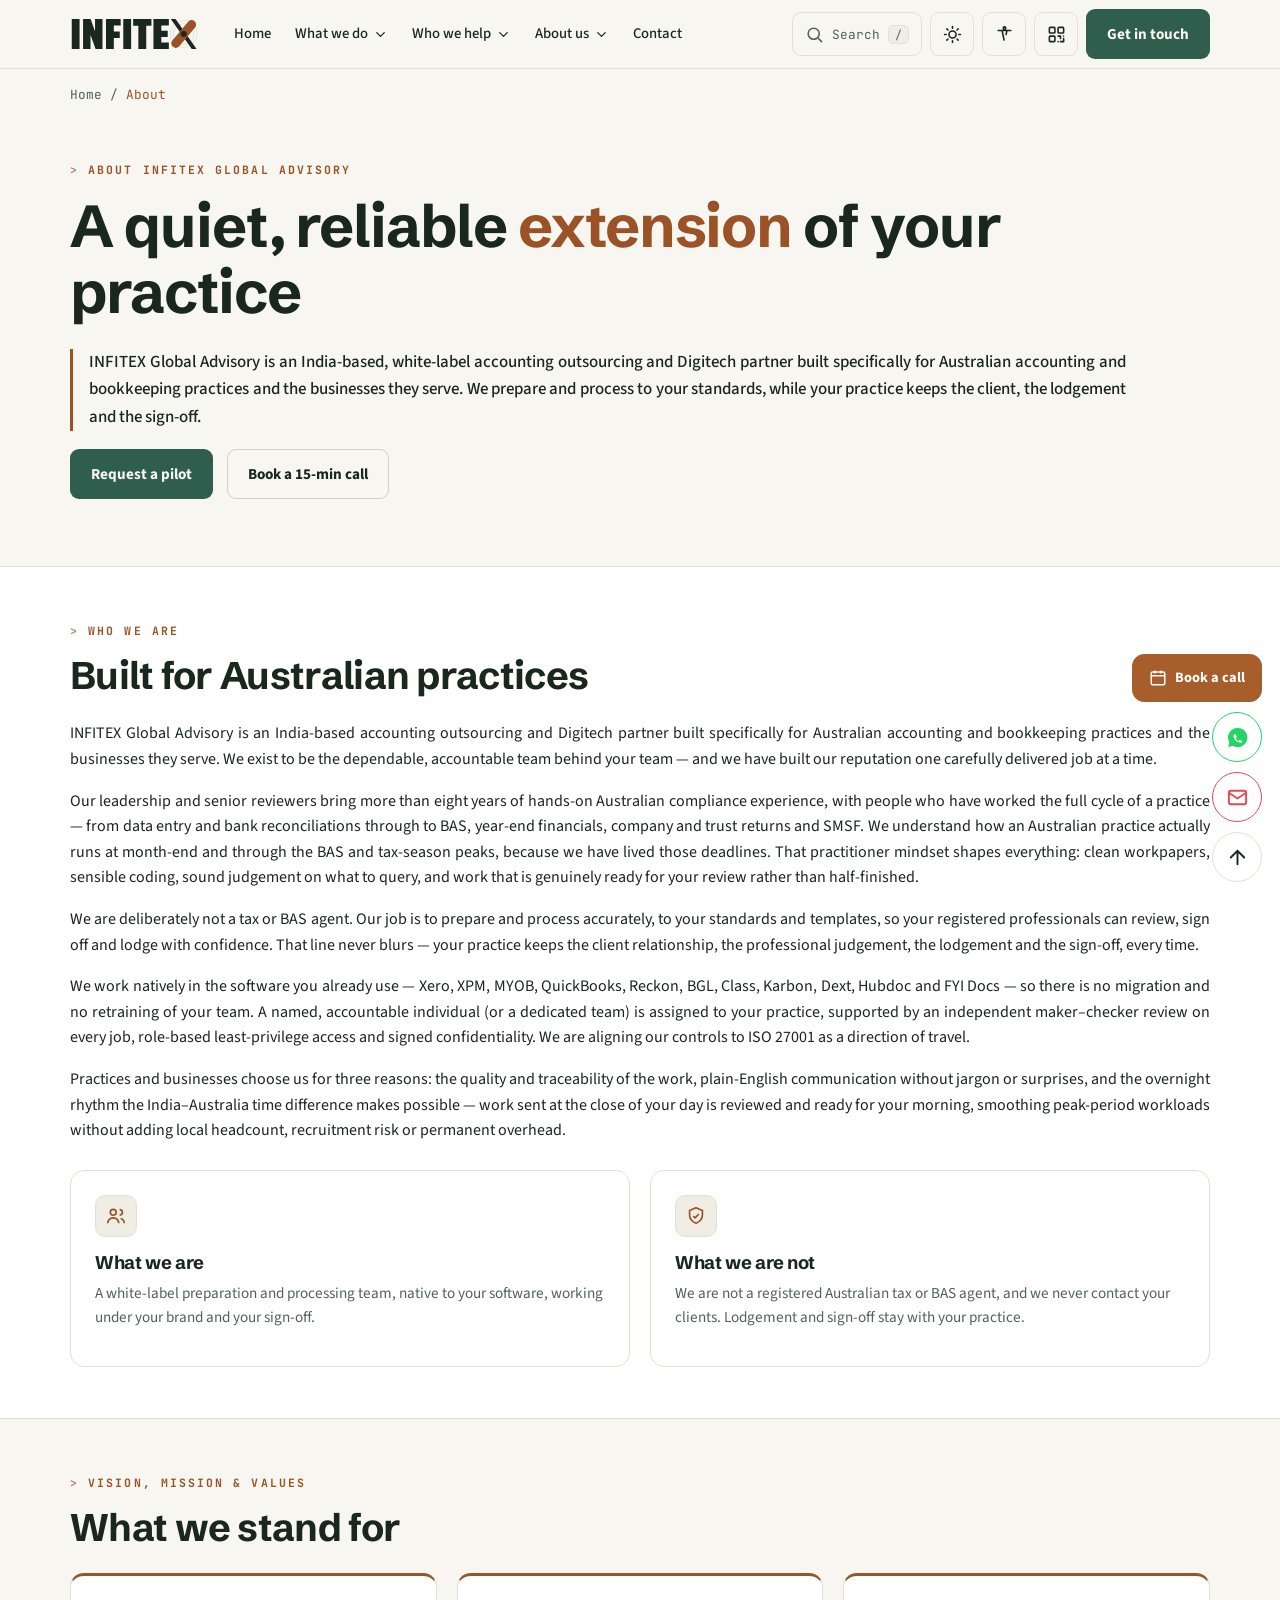
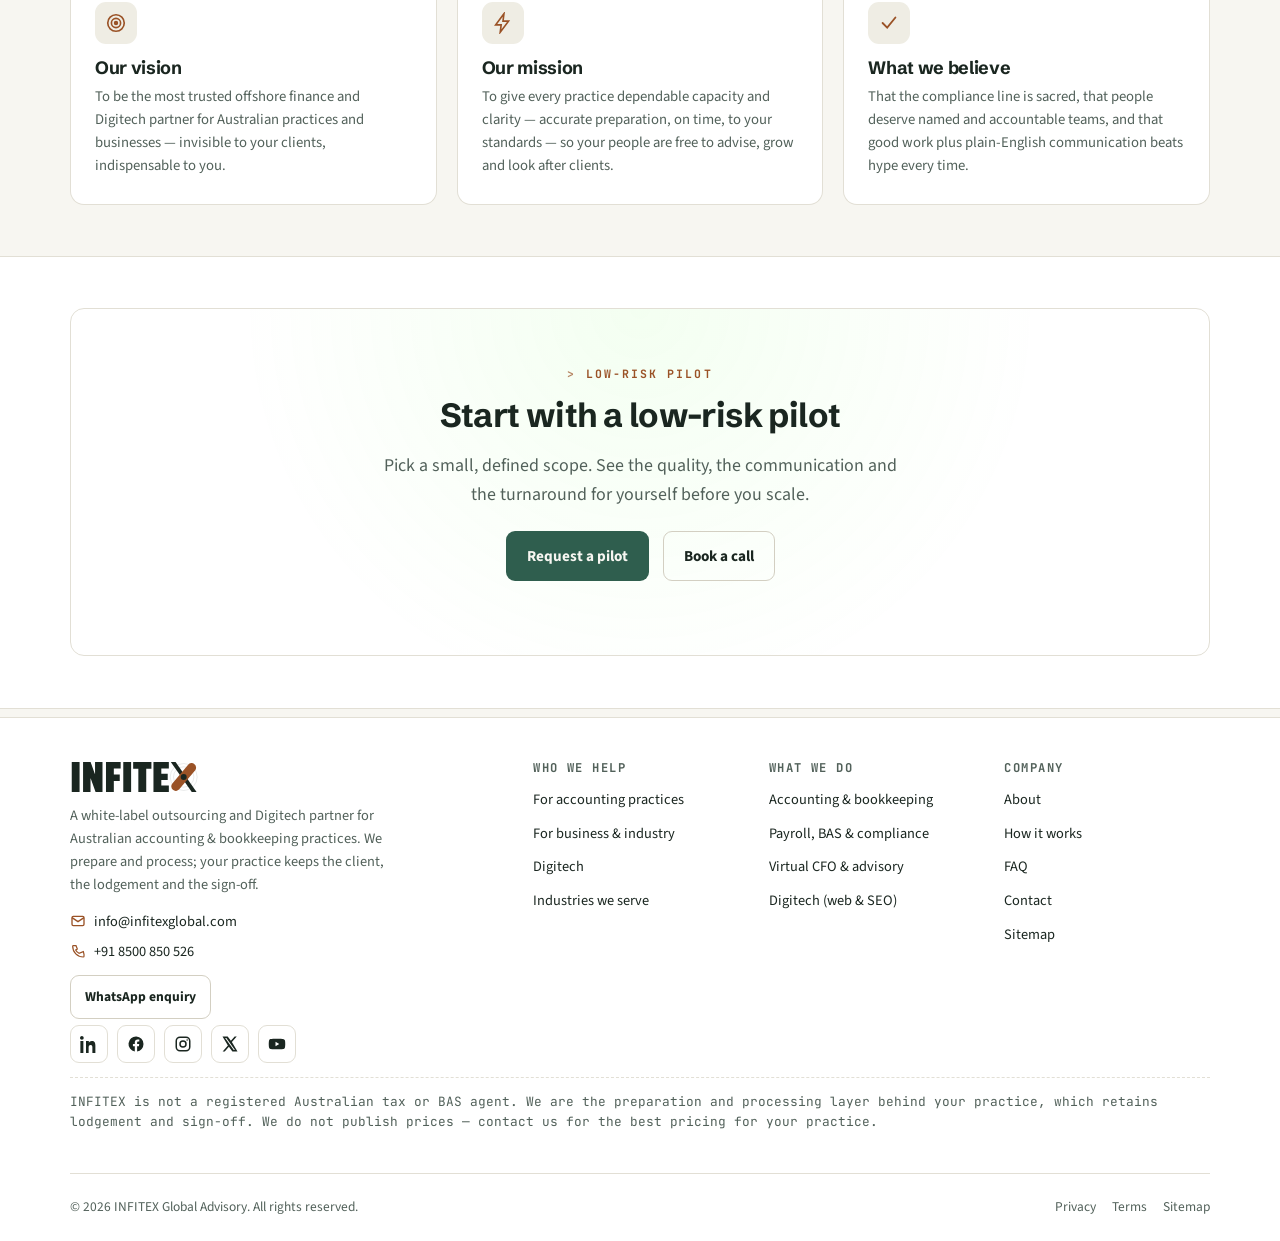
==== commit 47026364: "Add files via upload" ====
--- a/about.html
+++ b/about.html
@@ -1,4 +1,4 @@
-<!doctype html><html lang="en-AU"><head><meta charset="utf-8"><meta name="viewport" content="width=device-width,initial-scale=1,viewport-fit=cover"><title>About INFITEX Global Advisory | White-label accounting outsourcing</title><meta name="description" content="About INFITEX Global Advisory — an India-based, white-label accounting outsourcing and Digitech partner for Australian practices and businesses. Our vision, mission and values."><meta name="author" content="INFITEX Global Advisory"><meta name="robots" content="index,follow,max-image-preview:large,max-snippet:-1,max-video-preview:-1"><link rel="canonical" href="https://infitexglobal.com/about.html"><!-- SEO/GEO verification scaffold — replace PLACEHOLDER tokens after deploy --><meta name="google-site-verification" content="GOOGLE_SITE_VERIFICATION"><!-- <meta name="msvalidate.01" content="BING_SITE_VERIFICATION"> --><!-- <meta name="yandex-verification" content="YANDEX_SITE_VERIFICATION"> --><!-- <meta name="p:domain_verify" content="PINTEREST_SITE_VERIFICATION"> --><meta property="og:type" content="website"><meta property="og:site_name" content="INFITEX Global Advisory"><meta property="og:title" content="About INFITEX Global Advisory | White-label accounting outsourcing"><meta property="og:description" content="About INFITEX Global Advisory — an India-based, white-label accounting outsourcing and Digitech partner for Australian practices and businesses. Our vision, mission and values."><meta property="og:url" content="https://infitexglobal.com/about.html"><meta property="og:image" content="https://infitexglobal.com/og-image.png"><meta property="og:image:width" content="1200"><meta property="og:image:height" content="630"><meta property="og:image:alt" content="INFITEX Global Advisory — white-label accounting outsourcing for Australian practices"><meta property="og:locale" content="en_AU"><meta name="twitter:card" content="summary_large_image"><meta name="twitter:title" content="About INFITEX Global Advisory | White-label accounting outsourcing"><meta name="twitter:description" content="About INFITEX Global Advisory — an India-based, white-label accounting outsourcing and Digitech partner for Australian practices and businesses. Our vision, mission and values."><meta name="twitter:image" content="https://infitexglobal.com/og-image.png"><meta name="twitter:image:alt" content="INFITEX Global Advisory"><meta name="theme-color" content="#F7F6F1" media="(prefers-color-scheme: light)"><meta name="theme-color" content="#14211C" media="(prefers-color-scheme: dark)"><link rel="icon" href="favicon.svg" type="image/svg+xml"><link rel="apple-touch-icon" href="favicon.svg"><link rel="sitemap" type="application/xml" title="Sitemap" href="sitemap.xml"><script>(function(){try{var d=document.documentElement;var t=localStorage.getItem('ix-theme')||'light';d.setAttribute('data-theme',t);if(localStorage.getItem('ix-contrast')==='high')d.setAttribute('data-contrast','high');if(localStorage.getItem('ix-grayscale')==='on')d.setAttribute('data-grayscale','on');var ts=localStorage.getItem('ix-textstep');var s=[-2,0,2,4,6];if(ts!==null)d.style.setProperty('--type-scale-step',(s[parseInt(ts,10)]||0)+'px');}catch(e){}})();</script><link rel="preconnect" href="https://fonts.googleapis.com"><link rel="preconnect" href="https://fonts.gstatic.com" crossorigin><link href="https://fonts.googleapis.com/css2?family=Schibsted+Grotesk:wght@500;600;700;800&family=Source+Sans+3:ital,wght@0,400;0,600;1,400&family=JetBrains+Mono:wght@400;500;700&display=swap" rel="stylesheet"><link rel="stylesheet" href="styles.css"><script type="application/ld+json">{"@context":"https://schema.org","@graph":[{"@context":"https://schema.org","@type":"WebPage","@id":"https://infitexglobal.com/about.html#webpage","url":"https://infitexglobal.com/about.html","name":"About INFITEX Global Advisory | White-label accounting outsourcing","description":"About INFITEX Global Advisory — an India-based, white-label accounting outsourcing and Digitech partner for Australian practices and businesses. Our vision, mission and values.","inLanguage":"en-AU","isPartOf":{"@id":"https://infitexglobal.com/#website"},"about":{"@id":"https://infitexglobal.com/#organization"},"speakable":{"@type":"SpeakableSpecification","cssSelector":["h1",".answer-lede"]}},{"@context":"https://schema.org","@type":"ProfessionalService","@id":"https://infitexglobal.com/#organization","name":"INFITEX Global Advisory","alternateName":"INFITEX","slogan":"A finance team that works to your standards.","description":"INFITEX Global Advisory is an India-based, white-label accounting and bookkeeping outsourcing partner for Australian accounting practices and businesses, covering bookkeeping, payroll and STP, BAS and IAS, year-end financials, tax and SMSF, plus management reporting and Virtual CFO. The client practice always retains lodgement and sign-off. A Digitech division provides websites, business email and SEO.","url":"https://infitexglobal.com/","logo":"https://infitexglobal.com/logo.svg","image":"https://infitexglobal.com/og-image.png","email":"info@infitexglobal.com","telephone":"+91-8500-850-526","priceRange":"Contact for a tailored quote","currenciesAccepted":"AUD","areaServed":{"@type":"Country","name":"Australia"},"knowsLanguage":["en-AU","en"],"availableLanguage":["English"],"knowsAbout":["White-label accounting outsourcing","Bookkeeping","Bank reconciliations","Accounts payable and receivable","Payroll","Single Touch Payroll (STP)","BAS preparation","IAS preparation","Year-end financial statements","Company and trust tax returns","SMSF accounting","BGL","Class","Xero","XPM","MYOB","QuickBooks","Reckon","Karbon","Dext","Hubdoc","FYI Docs","Management reporting","Budgeting and forecasting","Cash-flow forecasting","Virtual CFO","Australian tax compliance"],"serviceType":["Accounting outsourcing","Bookkeeping outsourcing","Payroll outsourcing","BAS and IAS preparation","Virtual CFO","Management reporting","Web design and SEO (Digitech)"],"contactPoint":{"@type":"ContactPoint","contactType":"sales","email":"info@infitexglobal.com","telephone":"+91-8500-850-526","areaServed":"AU","availableLanguage":["en-AU","en"]},"address":{"@type":"PostalAddress","addressCountry":"IN"},"sameAs":["https://www.linkedin.com/company/infitexglobal","https://www.facebook.com/infitexglobal","https://www.instagram.com/infitexglobal","https://x.com/infitexglobal","https://www.youtube.com/@infitexglobal"]},{"@context":"https://schema.org","@type":"BreadcrumbList","itemListElement":[{"@type":"ListItem","position":1,"name":"Home","item":"https://infitexglobal.com/index.html"},{"@type":"ListItem","position":2,"name":"About","item":"https://infitexglobal.com/about.html"}]}]}</script></head><body><a class="skip-link" href="#main">Skip to content</a><header class="site-header"><div class="shell header-inner"><a class="brand" href="index.html" aria-label="INFITEX Global Advisory — home"><svg class="brand-logo" viewBox="0 0 309.3 72.0" role="img" aria-label="INFITEX" focusable="false"><g class="brand-word" transform="translate(0 72.00) scale(0.10465 -0.10465)"><g transform="translate(0.0 0)"><path d="M40 0V688H220V0Z"/></g><g transform="translate(260.0 0)"><path d="M327 0 216 310H211V0H40V688H213L309 421H315V688H486V0Z"/></g><g transform="translate(786.0 0)"><path d="M40 0V688H377V540H220V402H356V254H220V0Z"/></g><g transform="translate(1183.0 0)"><path d="M40 0V688H220V0Z"/></g><g transform="translate(1443.0 0)"><path d="M126 0V535H7V688H426V535H307V0Z"/></g><g transform="translate(1876.0 0)"><path d="M40 0V688H393V540H220V421H367V274H220V148H393V0Z"/></g></g><g class="brand-x"><g class="bx-ring" fill="none"><circle cx="273.11" cy="36.00" r="24.48"/><circle cx="273.11" cy="36.00" r="32.40"/></g><path class="bx-ink" d="M 242.15 0.00 L 253.67 0.00 L 304.07 72.00 L 292.55 72.00 Z"/><rect class="bx-acc" x="262.31" y="-4.32" width="21.60" height="80.64" rx="10.80" transform="rotate(40 273.11 36.00)"/><circle class="bx-dot" cx="273.11" cy="36.00" r="7.20"/></g></svg></a><nav class="nav" aria-label="Primary"><a class="nav-link" href="index.html">Home</a><div class="nav-item has-mega"><button type="button" class="nav-link nav-trigger" aria-expanded="false" aria-haspopup="true" aria-controls="mega-what-we-do">What we do<svg class="caret" viewBox="0 0 24 24" aria-hidden="true" focusable="false"><path d="M6 9l6 6 6-6" fill="none" stroke="currentColor" stroke-width="2" stroke-linecap="round" stroke-linejoin="round"/></svg></button><div class="mega-panel" id="mega-what-we-do" role="region" aria-label="What we do"><div class="mega-grid"><div class="mega-col"><p class="mega-h">Accounting & bookkeeping</p><ul><li><a href="outsourcing.html#scope"><span class="mega-t">Bookkeeping & reconciliations</span><span class="mega-d">Books kept accurate, coded and reconciled.</span></a></li><li><a href="outsourcing.html#scope"><span class="mega-t">Accounts payable & receivable</span><span class="mega-d">Bills, invoices and debtor follow-up.</span></a></li><li><a href="outsourcing.html#scope"><span class="mega-t">Year-end financials</span><span class="mega-d">Financial statements to your standards.</span></a></li><li><a href="outsourcing.html#scope"><span class="mega-t">Workpapers</span><span class="mega-d">Clean, traceable workpapers behind every job.</span></a></li></ul></div><div class="mega-col"><p class="mega-h">Payroll, BAS & compliance</p><ul><li><a href="outsourcing.html#scope"><span class="mega-t">Payroll & STP</span><span class="mega-d">Pay runs and Single Touch Payroll, ready to lodge.</span></a></li><li><a href="outsourcing.html#scope"><span class="mega-t">BAS / IAS preparation</span><span class="mega-d">Activity statements drafted for your sign-off.</span></a></li><li><a href="outsourcing.html#scope"><span class="mega-t">Company & trust tax returns</span><span class="mega-d">Returns prepared; your agent signs and lodges.</span></a></li><li><a href="outsourcing.html#scope"><span class="mega-t">SMSF accounts (BGL/Class)</span><span class="mega-d">Self-managed super fund accounts & workpapers.</span></a></li></ul></div><div class="mega-col"><p class="mega-h">Advisory & Virtual CFO</p><ul><li><a href="industry.html#vcfo"><span class="mega-t">Virtual CFO</span><span class="mega-d">Senior finance leadership, fractionally.</span></a></li><li><a href="industry.html#what"><span class="mega-t">Management accounts & reporting</span><span class="mega-d">Monthly, decision-ready reporting.</span></a></li><li><a href="industry.html#what"><span class="mega-t">Budgeting & forecasting</span><span class="mega-d">Budgets, rolling forecasts and scenarios.</span></a></li><li><a href="industry.html#vcfo"><span class="mega-t">Cash-flow management</span><span class="mega-d">13-week cash-flow and working-capital visibility.</span></a></li></ul></div><div class="mega-col"><p class="mega-h">Digitech</p><ul><li><a href="digitech.html#services"><span class="mega-t">Web design & build</span><span class="mega-d">Fast, accessible, mobile-first websites.</span></a></li><li><a href="digitech.html#services"><span class="mega-t">Domains, hosting & email</span><span class="mega-d">Set up and managed for you.</span></a></li><li><a href="digitech.html#services"><span class="mega-t">SEO & Google Business Profile</span><span class="mega-d">Be found by local clients.</span></a></li><li><a href="digitech.html#services"><span class="mega-t">Care & maintenance</span><span class="mega-d">Updates, backups and ongoing changes.</span></a></li></ul></div></div></div></div><div class="nav-item has-mega"><button type="button" class="nav-link nav-trigger" aria-expanded="false" aria-haspopup="true" aria-controls="mega-who-we-help">Who we help<svg class="caret" viewBox="0 0 24 24" aria-hidden="true" focusable="false"><path d="M6 9l6 6 6-6" fill="none" stroke="currentColor" stroke-width="2" stroke-linecap="round" stroke-linejoin="round"/></svg></button><div class="mega-panel" id="mega-who-we-help" role="region" aria-label="Who we help"><div class="mega-grid"><div class="mega-col"><p class="mega-h">By audience</p><ul><li><a href="outsourcing.html"><span class="mega-t">For accounting practices</span><span class="mega-d">White-label back office for your firm.</span></a></li><li><a href="industry.html"><span class="mega-t">For business & industry</span><span class="mega-d">A dedicated outsourced finance team.</span></a></li><li><a href="digitech.html"><span class="mega-t">Digitech</span><span class="mega-d">Web, email & SEO for client-facing growth.</span></a></li></ul></div><div class="mega-col"><p class="mega-h">Industries we serve</p><ul><li><a href="industry.html#industries"><span class="mega-t">Construction & trades</span><span class="mega-d">Job costing, payroll and BAS.</span></a></li><li><a href="industry.html#industries"><span class="mega-t">Retail & e-commerce</span><span class="mega-d">High-volume reconciliations and reporting.</span></a></li><li><a href="industry.html#industries"><span class="mega-t">Professional services</span><span class="mega-d">Clean books and management accounts.</span></a></li><li><a href="industry.html#industries"><span class="mega-t">Healthcare & allied health</span><span class="mega-d">Compliant bookkeeping and payroll.</span></a></li></ul></div></div></div></div><div class="nav-item has-mega"><button type="button" class="nav-link nav-trigger" aria-expanded="false" aria-haspopup="true" aria-controls="mega-about-us">About us<svg class="caret" viewBox="0 0 24 24" aria-hidden="true" focusable="false"><path d="M6 9l6 6 6-6" fill="none" stroke="currentColor" stroke-width="2" stroke-linecap="round" stroke-linejoin="round"/></svg></button><div class="mega-panel" id="mega-about-us" role="region" aria-label="About us"><div class="mega-grid"><div class="mega-col"><p class="mega-h">Company</p><ul><li><a href="about.html"><span class="mega-t">About INFITEX</span><span class="mega-d">A dependable extension of your team, native to your stack.</span></a></li><li><a href="about.html#vmb"><span class="mega-t">Vision, mission & values</span><span class="mega-d">What we stand for and how we work.</span></a></li></ul></div><div class="mega-col"><p class="mega-h">Proof & answers</p><ul><li><a href="index.html#testimonials"><span class="mega-t">Our stories</span><span class="mega-d">What practices and businesses say about us.</span></a></li><li><a href="index.html#faq"><span class="mega-t">FAQ</span><span class="mega-d">Honest answers on the compliance line, security and how we work.</span></a></li></ul></div></div></div></div><a class="nav-link" href="contact.html">Contact</a></nav><div class="header-tools"><button class="icon-btn search-btn" data-open-search aria-label="Search the site"><svg viewBox="0 0 24 24" fill="none" stroke="currentColor" stroke-width="2" stroke-linecap="round"><circle cx="11" cy="11" r="7"/><path d="M21 21l-4-4"/></svg><span>Search</span><kbd>/</kbd></button><button class="icon-btn" data-theme-toggle aria-label="Toggle light or dark theme" aria-pressed="false"><svg viewBox="0 0 24 24" fill="none" stroke="currentColor" stroke-width="2" stroke-linecap="round"><circle cx="12" cy="12" r="4.5"/><path d="M12 2v2M12 20v2M2 12h2M20 12h2M4.9 4.9l1.4 1.4M17.7 17.7l1.4 1.4M19.1 4.9l-1.4 1.4M6.3 17.7l-1.4 1.4"/></svg></button><button class="icon-btn" data-open-a11y aria-label="Open accessibility settings"><svg viewBox="0 0 24 24" fill="none" stroke="currentColor" stroke-width="2" stroke-linecap="round"><circle cx="12" cy="4" r="1.6"/><path d="M4 7h16M9 7l1 5 1.5 7M15 7l-1 5"/></svg></button><button class="icon-btn qr-header-btn" data-open-qr aria-label="Show QR code to save our contact" title="Save our contact (QR)"><svg viewBox="0 0 24 24" fill="none" stroke="currentColor" stroke-width="2" stroke-linecap="round" stroke-linejoin="round"><rect x="3" y="3" width="7" height="7" rx="1"/><rect x="14" y="3" width="7" height="7" rx="1"/><rect x="3" y="14" width="7" height="7" rx="1"/><path d="M14 14h3v3M21 14v.01M14 21h.01M17 21h4v-4M21 17v.01"/></svg></button><a class="btn btn-primary header-cta" href="contact.html">Get in touch</a><button class="icon-btn hamburger" data-open-nav aria-label="Open menu" aria-expanded="false"><svg viewBox="0 0 24 24" fill="none" stroke="currentColor" stroke-width="2" stroke-linecap="round"><path d="M3 6h18M3 12h18M3 18h18"/></svg></button></div></div></header><div class="mobile-nav" id="mobileNav" aria-hidden="true"><div class="mobile-nav-top"><a class="brand" href="index.html" aria-label="INFITEX home"><svg class="brand-logo" viewBox="0 0 309.3 72.0" role="img" aria-label="INFITEX" focusable="false"><g class="brand-word" transform="translate(0 72.00) scale(0.10465 -0.10465)"><g transform="translate(0.0 0)"><path d="M40 0V688H220V0Z"/></g><g transform="translate(260.0 0)"><path d="M327 0 216 310H211V0H40V688H213L309 421H315V688H486V0Z"/></g><g transform="translate(786.0 0)"><path d="M40 0V688H377V540H220V402H356V254H220V0Z"/></g><g transform="translate(1183.0 0)"><path d="M40 0V688H220V0Z"/></g><g transform="translate(1443.0 0)"><path d="M126 0V535H7V688H426V535H307V0Z"/></g><g transform="translate(1876.0 0)"><path d="M40 0V688H393V540H220V421H367V274H220V148H393V0Z"/></g></g><g class="brand-x"><g class="bx-ring" fill="none"><circle cx="273.11" cy="36.00" r="24.48"/><circle cx="273.11" cy="36.00" r="32.40"/></g><path class="bx-ink" d="M 242.15 0.00 L 253.67 0.00 L 304.07 72.00 L 292.55 72.00 Z"/><rect class="bx-acc" x="262.31" y="-4.32" width="21.60" height="80.64" rx="10.80" transform="rotate(40 273.11 36.00)"/><circle class="bx-dot" cx="273.11" cy="36.00" r="7.20"/></g></svg></a><button class="icon-btn" data-close-nav aria-label="Close menu"><svg viewBox="0 0 24 24" fill="none" stroke="currentColor" stroke-width="2" stroke-linecap="round"><path d="M6 6l12 12M18 6L6 18"/></svg></button></div><nav aria-label="Mobile"><a class="m-link" href="index.html">Home</a><div class="m-acc"><button type="button" class="m-acc-btn" aria-expanded="false" aria-controls="macc-what-we-do">What we do<svg class="caret" viewBox="0 0 24 24" aria-hidden="true" focusable="false"><path d="M6 9l6 6 6-6" fill="none" stroke="currentColor" stroke-width="2" stroke-linecap="round" stroke-linejoin="round"/></svg></button><div class="m-acc-panel" id="macc-what-we-do"><p class="m-group">Accounting & bookkeeping</p><a class="m-sublink" href="outsourcing.html#scope">Bookkeeping & reconciliations</a><a class="m-sublink" href="outsourcing.html#scope">Accounts payable & receivable</a><a class="m-sublink" href="outsourcing.html#scope">Year-end financials</a><a class="m-sublink" href="outsourcing.html#scope">Workpapers</a><p class="m-group">Payroll, BAS & compliance</p><a class="m-sublink" href="outsourcing.html#scope">Payroll & STP</a><a class="m-sublink" href="outsourcing.html#scope">BAS / IAS preparation</a><a class="m-sublink" href="outsourcing.html#scope">Company & trust tax returns</a><a class="m-sublink" href="outsourcing.html#scope">SMSF accounts (BGL/Class)</a><p class="m-group">Advisory & Virtual CFO</p><a class="m-sublink" href="industry.html#vcfo">Virtual CFO</a><a class="m-sublink" href="industry.html#what">Management accounts & reporting</a><a class="m-sublink" href="industry.html#what">Budgeting & forecasting</a><a class="m-sublink" href="industry.html#vcfo">Cash-flow management</a><p class="m-group">Digitech</p><a class="m-sublink" href="digitech.html#services">Web design & build</a><a class="m-sublink" href="digitech.html#services">Domains, hosting & email</a><a class="m-sublink" href="digitech.html#services">SEO & Google Business Profile</a><a class="m-sublink" href="digitech.html#services">Care & maintenance</a></div></div><div class="m-acc"><button type="button" class="m-acc-btn" aria-expanded="false" aria-controls="macc-who-we-help">Who we help<svg class="caret" viewBox="0 0 24 24" aria-hidden="true" focusable="false"><path d="M6 9l6 6 6-6" fill="none" stroke="currentColor" stroke-width="2" stroke-linecap="round" stroke-linejoin="round"/></svg></button><div class="m-acc-panel" id="macc-who-we-help"><p class="m-group">By audience</p><a class="m-sublink" href="outsourcing.html">For accounting practices</a><a class="m-sublink" href="industry.html">For business & industry</a><a class="m-sublink" href="digitech.html">Digitech</a><p class="m-group">Industries we serve</p><a class="m-sublink" href="industry.html#industries">Construction & trades</a><a class="m-sublink" href="industry.html#industries">Retail & e-commerce</a><a class="m-sublink" href="industry.html#industries">Professional services</a><a class="m-sublink" href="industry.html#industries">Healthcare & allied health</a></div></div><div class="m-acc"><button type="button" class="m-acc-btn" aria-expanded="false" aria-controls="macc-about-us">About us<svg class="caret" viewBox="0 0 24 24" aria-hidden="true" focusable="false"><path d="M6 9l6 6 6-6" fill="none" stroke="currentColor" stroke-width="2" stroke-linecap="round" stroke-linejoin="round"/></svg></button><div class="m-acc-panel" id="macc-about-us"><p class="m-group">Company</p><a class="m-sublink" href="about.html">About INFITEX</a><a class="m-sublink" href="about.html#vmb">Vision, mission & values</a><p class="m-group">Proof & answers</p><a class="m-sublink" href="index.html#testimonials">Our stories</a><a class="m-sublink" href="index.html#faq">FAQ</a></div></div><a class="m-link" href="contact.html">Contact</a></nav><div style="margin-top:24px;display:flex;gap:10px;flex-wrap:wrap"><button class="btn btn-ghost" data-open-wa>WhatsApp us</button><a class="btn btn-primary" href="contact.html">Get in touch</a></div></div><main id="main"><div class="shell"><nav class="crumbs" aria-label="Breadcrumb"><a href="index.html">Home</a> / <span>About</span></nav></div><section class="hero"><div class="shell"><span class="eyebrow">About INFITEX Global Advisory</span><h1>A quiet, reliable <span class="accent">extension</span> of your practice</h1><p class="answer-lede">INFITEX Global Advisory is an India-based, white-label accounting outsourcing and Digitech partner built specifically for Australian accounting and bookkeeping practices and the businesses they serve. We prepare and process to your standards, while your practice keeps the client, the lodgement and the sign-off.</p><div class="hero-cta"><a class="btn btn-primary" href="contact.html">Request a pilot</a><a class="btn btn-ghost" data-booking href="contact.html">Book a 15-min call</a></div></div></section><section class="section alt" id="about" aria-labelledby="about-title"><div class="shell"><div class="section-head"><span class="eyebrow">Who we are</span><h2 class="section-title" id="about-title">Built for Australian practices</h2></div><div class="about-prose prose"><p>INFITEX Global Advisory is an India-based accounting outsourcing and Digitech partner built specifically for Australian accounting and bookkeeping practices and the businesses they serve. We exist to be the dependable, accountable team behind your team — and we have built our reputation one carefully delivered job at a time.</p><p>Our leadership and senior reviewers bring more than eight years of hands-on Australian compliance experience, with people who have worked the full cycle of a practice — from data entry and bank reconciliations through to BAS, year-end financials, company and trust returns and SMSF. We understand how an Australian practice actually runs at month-end and through the BAS and tax-season peaks, because we have lived those deadlines. That practitioner mindset shapes everything: clean workpapers, sensible coding, sound judgement on what to query, and work that is genuinely ready for your review rather than half-finished.</p><p>We are deliberately not a tax or BAS agent. Our job is to prepare and process accurately, to your standards and templates, so your registered professionals can review, sign off and lodge with confidence. That line never blurs — your practice keeps the client relationship, the professional judgement, the lodgement and the sign-off, every time.</p><p>We work natively in the software you already use — Xero, XPM, MYOB, QuickBooks, Reckon, BGL, Class, Karbon, Dext, Hubdoc and FYI Docs — so there is no migration and no retraining of your team. A named, accountable individual (or a dedicated team) is assigned to your practice, supported by an independent maker–checker review on every job, role-based least-privilege access and signed confidentiality. We are aligning our controls to ISO 27001 as a direction of travel.</p><p>Practices and businesses choose us for three reasons: the quality and traceability of the work, plain-English communication without jargon or surprises, and the overnight rhythm the India–Australia time difference makes possible — work sent at the close of your day is reviewed and ready for your morning, smoothing peak-period workloads without adding local headcount, recruitment risk or permanent overhead.</p></div><div class="grid grid-2 about-cards"><div class="card"><div class="ico"><svg viewBox="0 0 24 24" fill="none" stroke="currentColor" stroke-width="1.8"><circle cx="9" cy="8" r="3.2"/><path d="M3 20a6 6 0 0 1 12 0M16 5a3 3 0 0 1 0 6M21 20a5.5 5.5 0 0 0-4-5.3"/></svg></div><h3>What we are</h3><p>A white-label preparation and processing team, native to your software, working under your brand and your sign-off.</p></div><div class="card"><div class="ico"><svg viewBox="0 0 24 24" fill="none" stroke="currentColor" stroke-width="1.8"><path d="M12 3l7 3v5c0 4.4-3 7.4-7 9-4-1.6-7-4.6-7-9V6l7-3z"/><path d="M9 12l2 2 4-4"/></svg></div><h3>What we are not</h3><p>We are not a registered Australian tax or BAS agent, and we never contact your clients. Lodgement and sign-off stay with your practice.</p></div></div></div></section><section class="section" id="vmb" aria-labelledby="vmb-title"><div class="shell"><div class="section-head"><span class="eyebrow">Vision, mission &amp; values</span><h2 class="section-title" id="vmb-title">What we stand for</h2></div><div class="vmb-grid"><article class="vmb-card"><div class="ico"><svg viewBox="0 0 24 24" fill="none" stroke="currentColor" stroke-width="1.8"><circle cx="12" cy="12" r="9"/><circle cx="12" cy="12" r="5"/><circle cx="12" cy="12" r="1.5" fill="currentColor"/></svg></div><h3>Our vision</h3><p>To be the most trusted offshore finance and Digitech partner for Australian practices and businesses — invisible to your clients, indispensable to you.</p></article><article class="vmb-card"><div class="ico"><svg viewBox="0 0 24 24" fill="none" stroke="currentColor" stroke-width="1.8"><path d="M13 2L4 14h6l-1 8 9-12h-6l1-8Z"/></svg></div><h3>Our mission</h3><p>To give every practice dependable capacity and clarity — accurate preparation, on time, to your standards — so your people are free to advise, grow and look after clients.</p></article><article class="vmb-card"><div class="ico"><svg viewBox="0 0 24 24" fill="none" stroke="currentColor" stroke-width="2" stroke-linecap="round"><path d="M5 12l5 5 9-11"/></svg></div><h3>What we believe</h3><p>That the compliance line is sacred, that people deserve named and accountable teams, and that good work plus plain-English communication beats hype every time.</p></article></div></div></section><section class="section alt" id="cta"><div class="shell"><div class="cta-band"><span class="eyebrow">Low-risk pilot</span><h2 data-tw>Start with a low-risk pilot</h2><p class="lead" style="margin-inline:auto;max-width:60ch" data-tw>Pick a small, defined scope. See the quality, the communication and the turnaround for yourself before you scale.</p><div class="hero-cta"><a class="btn btn-primary" href="contact.html">Request a pilot</a><a class="btn btn-ghost" data-booking href="contact.html">Book a call</a></div></div></div></section></main><dialog id="a11yDialog" aria-label="Accessibility settings"><div class="dialog-card"><div class="dialog-head"><h2>Accessibility</h2><button class="icon-btn" data-close aria-label="Close"><svg viewBox="0 0 24 24" fill="none" stroke="currentColor" stroke-width="2" stroke-linecap="round"><path d="M6 6l12 12M18 6L6 18"/></svg></button></div><div class="dialog-body"><div class="form-row"><label class="lbl">Text size</label><div style="display:flex;gap:8px"><button class="btn btn-ghost" data-text="dec" aria-label="Decrease text size">A–</button><button class="btn btn-ghost" data-text="reset" aria-label="Reset text size">Reset</button><button class="btn btn-ghost" data-text="inc" aria-label="Increase text size">A+</button></div></div><div class="form-row"><label class="lbl">Theme</label><button class="btn btn-ghost" data-theme-toggle aria-pressed="false"><span data-theme-label>Light</span> mode</button></div><div class="form-row"><label class="lbl">High contrast</label><button class="btn btn-ghost" data-contrast-toggle aria-pressed="false">Toggle high contrast</button></div><div class="form-row"><label class="lbl">Grayscale</label><button class="btn btn-ghost" data-gray-toggle aria-pressed="false">Toggle grayscale</button></div><p class="form-note">Your preferences are saved on this device.</p></div></div></dialog><dialog id="waDialog" aria-label="WhatsApp enquiry"><div class="dialog-card"><form id="waForm" novalidate><div class="dialog-head"><h2>WhatsApp enquiry</h2><button type="button" class="icon-btn" data-close aria-label="Close"><svg viewBox="0 0 24 24" fill="none" stroke="currentColor" stroke-width="2" stroke-linecap="round"><path d="M6 6l12 12M18 6L6 18"/></svg></button></div><div class="dialog-body"><p class="form-note" style="margin-bottom:16px">We'll draft a tidy message and open WhatsApp for you to send.</p><div class="form-row"><label class="lbl" for="wa-name">Name <span class="req">*</span></label><input class="input" id="wa-name" name="name" type="text" autocomplete="name" required><span class="field-err">Please enter your name (letters, at least 2 characters).</span></div><div class="form-row"><label class="lbl" for="wa-email">Work email <span class="req">*</span></label><input class="input" id="wa-email" name="email" type="email" autocomplete="email" inputmode="email" required><span class="field-err">Please enter a valid email address.</span></div><div class="form-row"><label class="lbl" for="wa-mobile">Mobile <span class="req">*</span></label><div class="tel-wrap"><div class="cc-combo" data-cc><input class="cc-input" type="text" inputmode="tel" aria-label="Country dialing code" value="+61" autocomplete="off"><div class="cc-list" role="listbox" aria-label="Country dialing codes"></div></div><input class="input tel-num" id="wa-mobile" name="mobile_local" type="tel" inputmode="numeric" maxlength="10" placeholder="4XX XXX XXX" aria-label="Mobile number (10 digits)"></div><span class="field-err">Enter a 10-digit mobile number (digits only).</span></div><div class="form-row"><label class="lbl" for="wa-company">Business name <span class="req">*</span></label><input class="input" id="wa-company" name="company" type="text" autocomplete="organization" required><span class="field-err">Please enter your business name.</span></div><div class="form-row"><label class="lbl" for="wa-interest">Enquiring about</label><select class="input" id="wa-interest" name="interest"><option value="">Choose a topic…</option><option>Accounting outsourcing</option><option>Bookkeeping &amp; reconciliations</option><option>Payroll &amp; STP</option><option>BAS / IAS preparation</option><option>Year-end financials &amp; tax</option><option>SMSF accounts</option><option>A low-risk pilot</option><option>Digitech (website / SEO)</option><option>Something else</option></select></div><div class="form-row"><label class="lbl" for="wa-message">Message</label><textarea class="input" id="wa-message" name="message" placeholder="A line or two about your practice and what you need help with."></textarea><span class="field-err">Please add a short message (at least 10 characters).</span></div><input type="text" class="hp" name="botcheck" tabindex="-1" autocomplete="off" aria-hidden="true"><p class="form-status" id="waStatus" role="status"></p></div><div class="dialog-foot"><button type="button" class="btn btn-ghost" data-close>Cancel</button><button type="submit" class="btn btn-primary">Draft &amp; open WhatsApp</button></div></form></div></dialog><dialog id="mailDialog" aria-label="Email enquiry"><div class="dialog-card"><form id="mailForm" novalidate><div class="dialog-head"><h2>Email enquiry</h2><button type="button" class="icon-btn" data-close aria-label="Close"><svg viewBox="0 0 24 24" fill="none" stroke="currentColor" stroke-width="2" stroke-linecap="round"><path d="M6 6l12 12M18 6L6 18"/></svg></button></div><div class="dialog-body"><p class="form-note" style="margin-bottom:16px">We'll draft a tidy email and open your mail app for you to send.</p><div class="form-row"><label class="lbl" for="mail-name">Name <span class="req">*</span></label><input class="input" id="mail-name" name="name" type="text" autocomplete="name" required><span class="field-err">Please enter your name (letters, at least 2 characters).</span></div><div class="form-row"><label class="lbl" for="mail-email">Work email <span class="req">*</span></label><input class="input" id="mail-email" name="email" type="email" autocomplete="email" inputmode="email" required><span class="field-err">Please enter a valid email address.</span></div><div class="form-row"><label class="lbl" for="mail-mobile">Mobile <span class="req">*</span></label><div class="tel-wrap"><div class="cc-combo" data-cc><input class="cc-input" type="text" inputmode="tel" aria-label="Country dialing code" value="+61" autocomplete="off"><div class="cc-list" role="listbox" aria-label="Country dialing codes"></div></div><input class="input tel-num" id="mail-mobile" name="mobile_local" type="tel" inputmode="numeric" maxlength="10" placeholder="4XX XXX XXX" aria-label="Mobile number (10 digits)"></div><span class="field-err">Enter a 10-digit mobile number (digits only).</span></div><div class="form-row"><label class="lbl" for="mail-company">Business name <span class="req">*</span></label><input class="input" id="mail-company" name="company" type="text" autocomplete="organization" required><span class="field-err">Please enter your business name.</span></div><div class="form-row"><label class="lbl" for="mail-interest">Enquiring about</label><select class="input" id="mail-interest" name="interest"><option value="">Choose a topic…</option><option>Accounting outsourcing</option><option>Bookkeeping &amp; reconciliations</option><option>Payroll &amp; STP</option><option>BAS / IAS preparation</option><option>Year-end financials &amp; tax</option><option>SMSF accounts</option><option>A low-risk pilot</option><option>Digitech (website / SEO)</option><option>Something else</option></select></div><div class="form-row"><label class="lbl" for="mail-message">Message</label><textarea class="input" id="mail-message" name="message" placeholder="A line or two about your practice and what you need help with."></textarea><span class="field-err">Please add a short message (at least 10 characters).</span></div><input type="text" class="hp" name="botcheck" tabindex="-1" autocomplete="off" aria-hidden="true"><p class="form-status" id="mailStatus" role="status"></p></div><div class="dialog-foot"><button type="button" class="btn btn-ghost" data-close>Cancel</button><button type="submit" class="btn btn-primary">Draft &amp; open email</button></div></form></div></dialog><dialog id="qrDialog" aria-label="Save our contact"><div class="dialog-card qr-dialog-card"><div class="dialog-head"><h2>Save our contact</h2><button type="button" class="icon-btn" data-close aria-label="Close"><svg viewBox="0 0 24 24" fill="none" stroke="currentColor" stroke-width="2" stroke-linecap="round"><path d="M6 6l12 12M18 6L6 18"/></svg></button></div><div class="dialog-body" style="text-align:center"><p class="form-note" style="margin-bottom:16px">Scan with your phone camera — iPhone or Android — to save INFITEX Global Advisory to your contacts.</p><div class="qr-dialog-img"><img src="infitex-contact-qr.svg" alt="QR code to save INFITEX Global Advisory contact details" width="220" height="220"></div><p class="form-note" style="margin-top:14px">Or reach us directly:<br><a href="mailto:info@infitexglobal.com">info@infitexglobal.com</a> · <a href="tel:+918500850526">+91 8500 850 526</a></p></div></div></dialog><div class="search-overlay" id="searchOverlay" aria-hidden="true" role="dialog" aria-label="Search"><div class="search-panel"><div class="search-input-row"><svg viewBox="0 0 24 24" fill="none" stroke="currentColor" stroke-width="2" stroke-linecap="round"><circle cx="11" cy="11" r="7"/><path d="M21 21l-4-4"/></svg><input id="searchInput" type="text" placeholder="Search pages, services, FAQs…" aria-label="Search" autocomplete="off"></div><div class="search-results" id="searchResults"></div><div class="search-foot"><span>Up / Down to navigate</span><span>Enter to open</span><span>Esc to close</span></div></div></div><div class="fab"><a class="fab-cta" data-booking href="contact.html" role="button" aria-label="Book a quick call"><svg viewBox="0 0 24 24" fill="none" stroke="currentColor" stroke-width="2"><rect x="3" y="4" width="18" height="17" rx="2"/><path d="M3 9h18M8 2v4M16 2v4"/></svg><span>Book a call</span></a><a class="wa" href="#" data-open-wa role="button" aria-label="WhatsApp us"><svg viewBox="0 0 24 24" fill="currentColor"><path d="M12 2a9.9 9.9 0 0 0-8.5 15l-1.3 4.8 4.9-1.3A10 10 0 1 0 12 2Zm5.6 14.1c-.2.6-1.2 1.2-1.7 1.2s-1 .2-3.3-.7-3.7-3.2-3.8-3.4-1-1.3-1-2.4.6-1.7.8-1.9.4-.3.6-.3h.5c.2 0 .4 0 .6.5l.8 1.9c.1.2.1.4 0 .5l-.3.5-.4.4c-.1.1-.3.3-.1.5l.9 1.4c.6.9 1.4 1.2 1.6 1.3s.4.1.5 0l.7-.8c.2-.2.3-.2.5-.1l1.7.8c.2.1.4.2.4.3.1.2.1.7-.1 1.3Z"/></svg></a><button data-open-mail aria-label="Email us"><svg viewBox="0 0 24 24" fill="none" stroke="currentColor" stroke-width="2"><rect x="3" y="5" width="18" height="14" rx="2"/><path d="M3 7l9 6 9-6"/></svg></button><button id="backTop" aria-label="Back to top"><svg viewBox="0 0 24 24" fill="none" stroke="currentColor" stroke-width="2" stroke-linecap="round"><path d="M12 19V5M5 12l7-7 7 7"/></svg></button></div><footer class="site-footer"><div class="shell"><div class="footer-top"><div class="footer-brand"><a class="brand" href="index.html" aria-label="INFITEX home"><svg class="brand-logo" viewBox="0 0 309.3 72.0" role="img" aria-label="INFITEX" focusable="false"><g class="brand-word" transform="translate(0 72.00) scale(0.10465 -0.10465)"><g transform="translate(0.0 0)"><path d="M40 0V688H220V0Z"/></g><g transform="translate(260.0 0)"><path d="M327 0 216 310H211V0H40V688H213L309 421H315V688H486V0Z"/></g><g transform="translate(786.0 0)"><path d="M40 0V688H377V540H220V402H356V254H220V0Z"/></g><g transform="translate(1183.0 0)"><path d="M40 0V688H220V0Z"/></g><g transform="translate(1443.0 0)"><path d="M126 0V535H7V688H426V535H307V0Z"/></g><g transform="translate(1876.0 0)"><path d="M40 0V688H393V540H220V421H367V274H220V148H393V0Z"/></g></g><g class="brand-x"><g class="bx-ring" fill="none"><circle cx="273.11" cy="36.00" r="24.48"/><circle cx="273.11" cy="36.00" r="32.40"/></g><path class="bx-ink" d="M 242.15 0.00 L 253.67 0.00 L 304.07 72.00 L 292.55 72.00 Z"/><rect class="bx-acc" x="262.31" y="-4.32" width="21.60" height="80.64" rx="10.80" transform="rotate(40 273.11 36.00)"/><circle class="bx-dot" cx="273.11" cy="36.00" r="7.20"/></g></svg></a><p class="footer-blurb">A white-label outsourcing and Digitech partner for Australian accounting &amp; bookkeeping practices. We prepare and process; your practice keeps the client, the lodgement and the sign-off.</p><ul class="footer-contact"><li><svg viewBox="0 0 24 24" fill="none" stroke="currentColor" stroke-width="2"><rect x="3" y="5" width="18" height="14" rx="2"/><path d="M3 7l9 6 9-6"/></svg><a href="mailto:info@infitexglobal.com">info@infitexglobal.com</a></li><li><svg viewBox="0 0 24 24" fill="none" stroke="currentColor" stroke-width="1.8"><path d="M5 4h4l2 5-2.5 1.5a11 11 0 0 0 5 5L20 13l1 4v3a1 1 0 0 1-1 1A16 16 0 0 1 4 5a1 1 0 0 1 1-1Z"/></svg><a href="tel:+918500850526">+91 8500 850 526</a></li></ul><button class="btn btn-ghost btn-sm" data-open-wa>WhatsApp enquiry</button><div class="socials"><a href="https://www.linkedin.com/company/infitexglobal" aria-label="INFITEX on LinkedIn" rel="me noopener" target="_blank"><svg viewBox="0 0 24 24" fill="currentColor"><path d="M4.98 3.5A2.5 2.5 0 1 1 0 3.5a2.5 2.5 0 0 1 4.98 0ZM.5 8h4V24h-4V8Zm7.5 0h3.8v2.2h.1c.5-1 1.8-2.2 3.8-2.2 4 0 4.8 2.6 4.8 6V24h-4v-6.9c0-1.7 0-3.8-2.3-3.8s-2.7 1.8-2.7 3.7V24H8V8Z"/></svg></a><a href="https://www.facebook.com/infitexglobal" aria-label="INFITEX on Facebook" rel="me noopener" target="_blank"><svg viewBox="0 0 24 24" fill="currentColor"><path d="M22 12a10 10 0 1 0-11.6 9.9v-7H7.9V12h2.5V9.8c0-2.5 1.5-3.9 3.8-3.9 1.1 0 2.2.2 2.2.2v2.5h-1.3c-1.2 0-1.6.8-1.6 1.6V12h2.8l-.4 2.9h-2.4v7A10 10 0 0 0 22 12Z"/></svg></a><a href="https://www.instagram.com/infitexglobal" aria-label="INFITEX on Instagram" rel="me noopener" target="_blank"><svg viewBox="0 0 24 24" fill="none" stroke="currentColor" stroke-width="2"><rect x="3" y="3" width="18" height="18" rx="5"/><circle cx="12" cy="12" r="4"/><circle cx="17.5" cy="6.5" r="1" fill="currentColor" stroke="none"/></svg></a><a href="https://x.com/infitexglobal" aria-label="INFITEX on X" rel="me noopener" target="_blank"><svg viewBox="0 0 24 24" fill="currentColor"><path d="M18.2 2H21l-6.5 7.4L22 22h-6.8l-4.7-6.2L5 22H2.2l7-8L2 2h6.9l4.3 5.7L18.2 2Zm-1.2 18h1.5L7.1 3.9H5.5L17 20Z"/></svg></a><a href="https://www.youtube.com/@infitexglobal" aria-label="INFITEX on YouTube" rel="me noopener" target="_blank"><svg viewBox="0 0 24 24" fill="currentColor"><path d="M23 12s0-3.2-.4-4.7a2.5 2.5 0 0 0-1.8-1.8C19.3 5 12 5 12 5s-7.3 0-8.8.4A2.5 2.5 0 0 0 1.4 7.2C1 8.8 1 12 1 12s0 3.2.4 4.7a2.5 2.5 0 0 0 1.8 1.8C4.7 19 12 19 12 19s7.3 0 8.8-.4a2.5 2.5 0 0 0 1.8-1.8C23 15.2 23 12 23 12ZM10 15V9l5 3-5 3Z"/></svg></a></div></div><div class="footer-cols"><div class="footer-col"><h4>Who we help</h4><ul><li><a href="outsourcing.html">For accounting practices</a></li><li><a href="industry.html">For business &amp; industry</a></li><li><a href="digitech.html">Digitech</a></li><li><a href="industry.html#industries">Industries we serve</a></li></ul></div><div class="footer-col"><h4>What we do</h4><ul><li><a href="outsourcing.html#scope">Accounting &amp; bookkeeping</a></li><li><a href="outsourcing.html#scope">Payroll, BAS &amp; compliance</a></li><li><a href="industry.html#vcfo">Virtual CFO &amp; advisory</a></li><li><a href="digitech.html#services">Digitech (web &amp; SEO)</a></li></ul></div><div class="footer-col"><h4>Company</h4><ul><li><a href="about.html">About</a></li><li><a href="outsourcing.html#how">How it works</a></li><li><a href="index.html#faq">FAQ</a></li><li><a href="contact.html">Contact</a></li><li><a href="sitemap.html">Sitemap</a></li></ul></div></div></div><div class="footer-subscribe"><div class="fs-text"><h4>Australian compliance-dates digest</h4><p>An occasional, opt-in email with upcoming BAS, IAS, super and tax dates. No spam, unsubscribe anytime.</p></div><form id="subscribeForm" class="fs-form" novalidate><div class="fs-row"><label class="sr-only" for="sub-email">Email</label><input class="input" id="sub-email" name="email" type="email" inputmode="email" autocomplete="email" placeholder="you@yourfirm.com.au" required><button type="submit" class="btn btn-primary">Subscribe</button></div><label class="optin"><input type="checkbox" required><span>I agree to receive the compliance-dates digest and accept the <a href="privacy.html">Privacy</a> terms. I can unsubscribe anytime (Spam Act 2003 compliant).</span></label><p class="form-status" id="subStatus" role="status"></p></form></div><p class="compliance-line">INFITEX is not a registered Australian tax or BAS agent. We are the preparation and processing layer behind your practice, which retains lodgement and sign-off. We do not publish prices — contact us for the best pricing for your practice.</p><div class="footer-bottom"><span>&copy; <span data-year>2026</span> INFITEX Global Advisory. All rights reserved.</span><span class="footer-legal"><a href="privacy.html">Privacy</a><a href="terms.html">Terms</a><a href="sitemap.html">Sitemap</a></span></div></div></footer><script>window.INFITEX_SEARCH=[
+<!doctype html><html lang="en-AU"><head><meta charset="utf-8"><meta name="viewport" content="width=device-width,initial-scale=1,viewport-fit=cover"><title>About INFITEX Global Advisory | White-label accounting outsourcing</title><meta name="description" content="About INFITEX Global Advisory — an India-based, white-label accounting outsourcing and Digitech partner for Australian practices and businesses. Our vision, mission and values."><meta name="author" content="INFITEX Global Advisory"><meta name="robots" content="index,follow,max-image-preview:large,max-snippet:-1,max-video-preview:-1"><link rel="canonical" href="https://infitexglobal.com/about.html"><!-- SEO/GEO verification scaffold — replace PLACEHOLDER tokens after deploy --><meta name="google-site-verification" content="GOOGLE_SITE_VERIFICATION"><!-- <meta name="msvalidate.01" content="BING_SITE_VERIFICATION"> --><!-- <meta name="yandex-verification" content="YANDEX_SITE_VERIFICATION"> --><!-- <meta name="p:domain_verify" content="PINTEREST_SITE_VERIFICATION"> --><meta property="og:type" content="website"><meta property="og:site_name" content="INFITEX Global Advisory"><meta property="og:title" content="About INFITEX Global Advisory | White-label accounting outsourcing"><meta property="og:description" content="About INFITEX Global Advisory — an India-based, white-label accounting outsourcing and Digitech partner for Australian practices and businesses. Our vision, mission and values."><meta property="og:url" content="https://infitexglobal.com/about.html"><meta property="og:image" content="https://infitexglobal.com/og-image.png"><meta property="og:image:width" content="1200"><meta property="og:image:height" content="630"><meta property="og:image:alt" content="INFITEX Global Advisory — white-label accounting outsourcing for Australian practices"><meta property="og:locale" content="en_AU"><meta name="twitter:card" content="summary_large_image"><meta name="twitter:title" content="About INFITEX Global Advisory | White-label accounting outsourcing"><meta name="twitter:description" content="About INFITEX Global Advisory — an India-based, white-label accounting outsourcing and Digitech partner for Australian practices and businesses. Our vision, mission and values."><meta name="twitter:image" content="https://infitexglobal.com/og-image.png"><meta name="twitter:image:alt" content="INFITEX Global Advisory"><meta name="theme-color" content="#F7F6F1" media="(prefers-color-scheme: light)"><meta name="theme-color" content="#14211C" media="(prefers-color-scheme: dark)"><link rel="icon" href="favicon.svg" type="image/svg+xml"><link rel="apple-touch-icon" href="favicon.svg"><link rel="sitemap" type="application/xml" title="Sitemap" href="sitemap.xml"><script>(function(){try{var d=document.documentElement;var t=localStorage.getItem('ix-theme')||'light';d.setAttribute('data-theme',t);if(localStorage.getItem('ix-contrast')==='high')d.setAttribute('data-contrast','high');if(localStorage.getItem('ix-grayscale')==='on')d.setAttribute('data-grayscale','on');var ts=localStorage.getItem('ix-textstep');var s=[-2,0,2,4,6];if(ts!==null)d.style.setProperty('--type-scale-step',(s[parseInt(ts,10)]||0)+'px');}catch(e){}})();</script><link rel="preconnect" href="https://fonts.googleapis.com"><link rel="preconnect" href="https://fonts.gstatic.com" crossorigin><link href="https://fonts.googleapis.com/css2?family=Schibsted+Grotesk:wght@500;600;700;800&family=Source+Sans+3:ital,wght@0,400;0,600;1,400&family=JetBrains+Mono:wght@400;500;700&display=swap" rel="stylesheet"><link rel="stylesheet" href="styles.css"><script type="application/ld+json">{"@context":"https://schema.org","@graph":[{"@context":"https://schema.org","@type":"WebPage","@id":"https://infitexglobal.com/about.html#webpage","url":"https://infitexglobal.com/about.html","name":"About INFITEX Global Advisory | White-label accounting outsourcing","description":"About INFITEX Global Advisory — an India-based, white-label accounting outsourcing and Digitech partner for Australian practices and businesses. Our vision, mission and values.","inLanguage":"en-AU","isPartOf":{"@id":"https://infitexglobal.com/#website"},"about":{"@id":"https://infitexglobal.com/#organization"},"speakable":{"@type":"SpeakableSpecification","cssSelector":["h1",".answer-lede"]}},{"@context":"https://schema.org","@type":"ProfessionalService","@id":"https://infitexglobal.com/#organization","name":"INFITEX Global Advisory","alternateName":"INFITEX","slogan":"A finance team that works to your standards.","description":"INFITEX Global Advisory is an India-based, white-label accounting and bookkeeping outsourcing partner for Australian accounting practices and businesses, covering bookkeeping, payroll and STP, BAS and IAS, year-end financials, tax and SMSF, plus management reporting and Virtual CFO. The client practice always retains lodgement and sign-off. A Digitech division provides websites, business email and SEO.","url":"https://infitexglobal.com/","logo":"https://infitexglobal.com/logo.svg","image":"https://infitexglobal.com/og-image.png","email":"info@infitexglobal.com","telephone":"+91-8500-850-526","priceRange":"Contact for a tailored quote","currenciesAccepted":"AUD","areaServed":{"@type":"Country","name":"Australia"},"knowsLanguage":["en-AU","en"],"availableLanguage":["English"],"knowsAbout":["White-label accounting outsourcing","Bookkeeping","Bank reconciliations","Accounts payable and receivable","Payroll","Single Touch Payroll (STP)","BAS preparation","IAS preparation","Year-end financial statements","Company and trust tax returns","SMSF accounting","BGL","Class","Xero","XPM","MYOB","QuickBooks","Reckon","Karbon","Dext","Hubdoc","FYI Docs","Management reporting","Budgeting and forecasting","Cash-flow forecasting","Virtual CFO","Australian tax compliance"],"serviceType":["Accounting outsourcing","Bookkeeping outsourcing","Payroll outsourcing","BAS and IAS preparation","Virtual CFO","Management reporting","Web design and SEO (Digitech)"],"contactPoint":{"@type":"ContactPoint","contactType":"sales","email":"info@infitexglobal.com","telephone":"+91-8500-850-526","areaServed":"AU","availableLanguage":["en-AU","en"]},"address":{"@type":"PostalAddress","addressCountry":"IN"},"sameAs":["https://www.linkedin.com/company/infitexglobal","https://www.facebook.com/infitexglobal","https://www.instagram.com/infitexglobal","https://x.com/infitexglobal","https://www.youtube.com/@infitexglobal"]},{"@context":"https://schema.org","@type":"BreadcrumbList","itemListElement":[{"@type":"ListItem","position":1,"name":"Home","item":"https://infitexglobal.com/index.html"},{"@type":"ListItem","position":2,"name":"About","item":"https://infitexglobal.com/about.html"}]}]}</script></head><body><a class="skip-link" href="#main">Skip to content</a><header class="site-header"><div class="shell header-inner"><a class="brand" href="index.html" aria-label="INFITEX Global Advisory — home"><svg class="brand-logo" viewBox="0 0 309.3 72.0" role="img" aria-label="INFITEX" focusable="false"><g class="brand-word" transform="translate(0 72.00) scale(0.10465 -0.10465)"><g transform="translate(0.0 0)"><path d="M40 0V688H220V0Z"/></g><g transform="translate(260.0 0)"><path d="M327 0 216 310H211V0H40V688H213L309 421H315V688H486V0Z"/></g><g transform="translate(786.0 0)"><path d="M40 0V688H377V540H220V402H356V254H220V0Z"/></g><g transform="translate(1183.0 0)"><path d="M40 0V688H220V0Z"/></g><g transform="translate(1443.0 0)"><path d="M126 0V535H7V688H426V535H307V0Z"/></g><g transform="translate(1876.0 0)"><path d="M40 0V688H393V540H220V421H367V274H220V148H393V0Z"/></g></g><g class="brand-x"><g class="bx-ring" fill="none"><circle cx="273.11" cy="36.00" r="24.48"/><circle cx="273.11" cy="36.00" r="32.40"/></g><path class="bx-ink" d="M 242.15 0.00 L 253.67 0.00 L 304.07 72.00 L 292.55 72.00 Z"/><rect class="bx-acc" x="262.31" y="-4.32" width="21.60" height="80.64" rx="10.80" transform="rotate(40 273.11 36.00)"/><circle class="bx-dot" cx="273.11" cy="36.00" r="7.20"/></g></svg></a><nav class="nav" aria-label="Primary"><a class="nav-link" href="index.html">Home</a><div class="nav-item has-mega"><button type="button" class="nav-link nav-trigger" aria-expanded="false" aria-haspopup="true" aria-controls="mega-what-we-do">What we do<svg class="caret" viewBox="0 0 24 24" aria-hidden="true" focusable="false"><path d="M6 9l6 6 6-6" fill="none" stroke="currentColor" stroke-width="2" stroke-linecap="round" stroke-linejoin="round"/></svg></button><div class="mega-panel" id="mega-what-we-do" role="region" aria-label="What we do"><div class="mega-grid"><div class="mega-col"><p class="mega-h">Accounting & bookkeeping</p><ul><li><a href="outsourcing.html#scope"><span class="mega-t">Bookkeeping & reconciliations</span><span class="mega-d">Books kept accurate, coded and reconciled.</span></a></li><li><a href="outsourcing.html#scope"><span class="mega-t">Accounts payable & receivable</span><span class="mega-d">Bills, invoices and debtor follow-up.</span></a></li><li><a href="outsourcing.html#scope"><span class="mega-t">Year-end financials</span><span class="mega-d">Financial statements to your standards.</span></a></li><li><a href="outsourcing.html#scope"><span class="mega-t">Workpapers</span><span class="mega-d">Clean, traceable workpapers behind every job.</span></a></li></ul></div><div class="mega-col"><p class="mega-h">Payroll, BAS & compliance</p><ul><li><a href="outsourcing.html#scope"><span class="mega-t">Payroll & STP</span><span class="mega-d">Pay runs and Single Touch Payroll, ready to lodge.</span></a></li><li><a href="outsourcing.html#scope"><span class="mega-t">BAS / IAS preparation</span><span class="mega-d">Activity statements drafted for your sign-off.</span></a></li><li><a href="outsourcing.html#scope"><span class="mega-t">Company & trust tax returns</span><span class="mega-d">Returns prepared; your agent signs and lodges.</span></a></li><li><a href="outsourcing.html#scope"><span class="mega-t">SMSF accounts (BGL/Class)</span><span class="mega-d">Self-managed super fund accounts & workpapers.</span></a></li></ul></div><div class="mega-col"><p class="mega-h">Advisory & Virtual CFO</p><ul><li><a href="industry.html#vcfo"><span class="mega-t">Virtual CFO</span><span class="mega-d">Senior finance leadership, fractionally.</span></a></li><li><a href="industry.html#what"><span class="mega-t">Management accounts & reporting</span><span class="mega-d">Monthly, decision-ready reporting.</span></a></li><li><a href="industry.html#what"><span class="mega-t">Budgeting & forecasting</span><span class="mega-d">Budgets, rolling forecasts and scenarios.</span></a></li><li><a href="industry.html#vcfo"><span class="mega-t">Cash-flow management</span><span class="mega-d">13-week cash-flow and working-capital visibility.</span></a></li></ul></div><div class="mega-col"><p class="mega-h">Digitech</p><ul><li><a href="digitech.html#services"><span class="mega-t">Web design & build</span><span class="mega-d">Fast, accessible, mobile-first websites.</span></a></li><li><a href="digitech.html#services"><span class="mega-t">Domains, hosting & email</span><span class="mega-d">Set up and managed for you.</span></a></li><li><a href="digitech.html#services"><span class="mega-t">SEO & Google Business Profile</span><span class="mega-d">Be found by local clients.</span></a></li><li><a href="digitech.html#services"><span class="mega-t">Care & maintenance</span><span class="mega-d">Updates, backups and ongoing changes.</span></a></li></ul></div></div></div></div><div class="nav-item has-mega"><button type="button" class="nav-link nav-trigger" aria-expanded="false" aria-haspopup="true" aria-controls="mega-who-we-help">Who we help<svg class="caret" viewBox="0 0 24 24" aria-hidden="true" focusable="false"><path d="M6 9l6 6 6-6" fill="none" stroke="currentColor" stroke-width="2" stroke-linecap="round" stroke-linejoin="round"/></svg></button><div class="mega-panel" id="mega-who-we-help" role="region" aria-label="Who we help"><div class="mega-grid"><div class="mega-col"><p class="mega-h">By audience</p><ul><li><a href="outsourcing.html"><span class="mega-t">For accounting practices</span><span class="mega-d">White-label back office for your firm.</span></a></li><li><a href="industry.html"><span class="mega-t">For business & industry</span><span class="mega-d">A dedicated outsourced finance team.</span></a></li><li><a href="digitech.html"><span class="mega-t">Digitech</span><span class="mega-d">Web, email & SEO for client-facing growth.</span></a></li></ul></div><div class="mega-col"><p class="mega-h">Industries we serve</p><ul><li><a href="industry.html#industries"><span class="mega-t">Construction & trades</span><span class="mega-d">Job costing, payroll and BAS.</span></a></li><li><a href="industry.html#industries"><span class="mega-t">Retail & e-commerce</span><span class="mega-d">High-volume reconciliations and reporting.</span></a></li><li><a href="industry.html#industries"><span class="mega-t">Professional services</span><span class="mega-d">Clean books and management accounts.</span></a></li><li><a href="industry.html#industries"><span class="mega-t">Healthcare & allied health</span><span class="mega-d">Compliant bookkeeping and payroll.</span></a></li></ul></div></div></div></div><div class="nav-item has-mega"><button type="button" class="nav-link nav-trigger" aria-expanded="false" aria-haspopup="true" aria-controls="mega-about-us">About us<svg class="caret" viewBox="0 0 24 24" aria-hidden="true" focusable="false"><path d="M6 9l6 6 6-6" fill="none" stroke="currentColor" stroke-width="2" stroke-linecap="round" stroke-linejoin="round"/></svg></button><div class="mega-panel" id="mega-about-us" role="region" aria-label="About us"><div class="mega-grid"><div class="mega-col"><p class="mega-h">Company</p><ul><li><a href="about.html"><span class="mega-t">About INFITEX</span><span class="mega-d">A dependable extension of your team, native to your stack.</span></a></li><li><a href="about.html#vmb"><span class="mega-t">Vision, mission & values</span><span class="mega-d">What we stand for and how we work.</span></a></li></ul></div><div class="mega-col"><p class="mega-h">Proof & answers</p><ul><li><a href="index.html#testimonials"><span class="mega-t">Our stories</span><span class="mega-d">What practices and businesses say about us.</span></a></li><li><a href="index.html#faq"><span class="mega-t">FAQ</span><span class="mega-d">Honest answers on the compliance line, security and how we work.</span></a></li></ul></div></div></div></div><a class="nav-link" href="contact.html">Contact</a></nav><div class="header-tools"><button class="icon-btn search-btn" data-open-search aria-label="Search the site"><svg viewBox="0 0 24 24" fill="none" stroke="currentColor" stroke-width="2" stroke-linecap="round"><circle cx="11" cy="11" r="7"/><path d="M21 21l-4-4"/></svg><span>Search</span><kbd>/</kbd></button><button class="icon-btn" data-theme-toggle aria-label="Toggle light or dark theme" aria-pressed="false"><svg viewBox="0 0 24 24" fill="none" stroke="currentColor" stroke-width="2" stroke-linecap="round"><circle cx="12" cy="12" r="4.5"/><path d="M12 2v2M12 20v2M2 12h2M20 12h2M4.9 4.9l1.4 1.4M17.7 17.7l1.4 1.4M19.1 4.9l-1.4 1.4M6.3 17.7l-1.4 1.4"/></svg></button><button class="icon-btn" data-open-a11y aria-label="Open accessibility settings"><svg viewBox="0 0 24 24" fill="none" stroke="currentColor" stroke-width="2" stroke-linecap="round"><circle cx="12" cy="4" r="1.6"/><path d="M4 7h16M9 7l1 5 1.5 7M15 7l-1 5"/></svg></button><button class="icon-btn qr-header-btn" data-open-qr aria-label="Show QR code to save our contact" title="Save our contact (QR)"><svg viewBox="0 0 24 24" fill="none" stroke="currentColor" stroke-width="2" stroke-linecap="round" stroke-linejoin="round"><rect x="3" y="3" width="7" height="7" rx="1"/><rect x="14" y="3" width="7" height="7" rx="1"/><rect x="3" y="14" width="7" height="7" rx="1"/><path d="M14 14h3v3M21 14v.01M14 21h.01M17 21h4v-4M21 17v.01"/></svg></button><a class="btn btn-primary header-cta" href="contact.html">Get in touch</a><button class="icon-btn hamburger" data-open-nav aria-label="Open menu" aria-expanded="false"><svg viewBox="0 0 24 24" fill="none" stroke="currentColor" stroke-width="2" stroke-linecap="round"><path d="M3 6h18M3 12h18M3 18h18"/></svg></button></div></div></header><div class="mobile-nav" id="mobileNav" aria-hidden="true"><div class="mobile-nav-top"><a class="brand" href="index.html" aria-label="INFITEX home"><svg class="brand-logo" viewBox="0 0 309.3 72.0" role="img" aria-label="INFITEX" focusable="false"><g class="brand-word" transform="translate(0 72.00) scale(0.10465 -0.10465)"><g transform="translate(0.0 0)"><path d="M40 0V688H220V0Z"/></g><g transform="translate(260.0 0)"><path d="M327 0 216 310H211V0H40V688H213L309 421H315V688H486V0Z"/></g><g transform="translate(786.0 0)"><path d="M40 0V688H377V540H220V402H356V254H220V0Z"/></g><g transform="translate(1183.0 0)"><path d="M40 0V688H220V0Z"/></g><g transform="translate(1443.0 0)"><path d="M126 0V535H7V688H426V535H307V0Z"/></g><g transform="translate(1876.0 0)"><path d="M40 0V688H393V540H220V421H367V274H220V148H393V0Z"/></g></g><g class="brand-x"><g class="bx-ring" fill="none"><circle cx="273.11" cy="36.00" r="24.48"/><circle cx="273.11" cy="36.00" r="32.40"/></g><path class="bx-ink" d="M 242.15 0.00 L 253.67 0.00 L 304.07 72.00 L 292.55 72.00 Z"/><rect class="bx-acc" x="262.31" y="-4.32" width="21.60" height="80.64" rx="10.80" transform="rotate(40 273.11 36.00)"/><circle class="bx-dot" cx="273.11" cy="36.00" r="7.20"/></g></svg></a><button class="icon-btn" data-close-nav aria-label="Close menu"><svg viewBox="0 0 24 24" fill="none" stroke="currentColor" stroke-width="2" stroke-linecap="round"><path d="M6 6l12 12M18 6L6 18"/></svg></button></div><nav aria-label="Mobile"><a class="m-link" href="index.html">Home</a><div class="m-acc"><button type="button" class="m-acc-btn" aria-expanded="false" aria-controls="macc-what-we-do">What we do<svg class="caret" viewBox="0 0 24 24" aria-hidden="true" focusable="false"><path d="M6 9l6 6 6-6" fill="none" stroke="currentColor" stroke-width="2" stroke-linecap="round" stroke-linejoin="round"/></svg></button><div class="m-acc-panel" id="macc-what-we-do"><p class="m-group">Accounting & bookkeeping</p><a class="m-sublink" href="outsourcing.html#scope">Bookkeeping & reconciliations</a><a class="m-sublink" href="outsourcing.html#scope">Accounts payable & receivable</a><a class="m-sublink" href="outsourcing.html#scope">Year-end financials</a><a class="m-sublink" href="outsourcing.html#scope">Workpapers</a><p class="m-group">Payroll, BAS & compliance</p><a class="m-sublink" href="outsourcing.html#scope">Payroll & STP</a><a class="m-sublink" href="outsourcing.html#scope">BAS / IAS preparation</a><a class="m-sublink" href="outsourcing.html#scope">Company & trust tax returns</a><a class="m-sublink" href="outsourcing.html#scope">SMSF accounts (BGL/Class)</a><p class="m-group">Advisory & Virtual CFO</p><a class="m-sublink" href="industry.html#vcfo">Virtual CFO</a><a class="m-sublink" href="industry.html#what">Management accounts & reporting</a><a class="m-sublink" href="industry.html#what">Budgeting & forecasting</a><a class="m-sublink" href="industry.html#vcfo">Cash-flow management</a><p class="m-group">Digitech</p><a class="m-sublink" href="digitech.html#services">Web design & build</a><a class="m-sublink" href="digitech.html#services">Domains, hosting & email</a><a class="m-sublink" href="digitech.html#services">SEO & Google Business Profile</a><a class="m-sublink" href="digitech.html#services">Care & maintenance</a></div></div><div class="m-acc"><button type="button" class="m-acc-btn" aria-expanded="false" aria-controls="macc-who-we-help">Who we help<svg class="caret" viewBox="0 0 24 24" aria-hidden="true" focusable="false"><path d="M6 9l6 6 6-6" fill="none" stroke="currentColor" stroke-width="2" stroke-linecap="round" stroke-linejoin="round"/></svg></button><div class="m-acc-panel" id="macc-who-we-help"><p class="m-group">By audience</p><a class="m-sublink" href="outsourcing.html">For accounting practices</a><a class="m-sublink" href="industry.html">For business & industry</a><a class="m-sublink" href="digitech.html">Digitech</a><p class="m-group">Industries we serve</p><a class="m-sublink" href="industry.html#industries">Construction & trades</a><a class="m-sublink" href="industry.html#industries">Retail & e-commerce</a><a class="m-sublink" href="industry.html#industries">Professional services</a><a class="m-sublink" href="industry.html#industries">Healthcare & allied health</a></div></div><div class="m-acc"><button type="button" class="m-acc-btn" aria-expanded="false" aria-controls="macc-about-us">About us<svg class="caret" viewBox="0 0 24 24" aria-hidden="true" focusable="false"><path d="M6 9l6 6 6-6" fill="none" stroke="currentColor" stroke-width="2" stroke-linecap="round" stroke-linejoin="round"/></svg></button><div class="m-acc-panel" id="macc-about-us"><p class="m-group">Company</p><a class="m-sublink" href="about.html">About INFITEX</a><a class="m-sublink" href="about.html#vmb">Vision, mission & values</a><p class="m-group">Proof & answers</p><a class="m-sublink" href="index.html#testimonials">Our stories</a><a class="m-sublink" href="index.html#faq">FAQ</a></div></div><a class="m-link" href="contact.html">Contact</a></nav><div style="margin-top:24px;display:flex;gap:10px;flex-wrap:wrap"><button class="btn btn-ghost" data-open-wa>WhatsApp us</button><a class="btn btn-primary" href="contact.html">Get in touch</a></div></div><main id="main"><div class="shell"><nav class="crumbs" aria-label="Breadcrumb"><a href="index.html">Home</a> / <span>About</span></nav></div><section class="hero"><div class="shell"><span class="eyebrow">About INFITEX Global Advisory</span><h1>A quiet, reliable <span class="accent">extension</span> of your practice</h1><p class="answer-lede">INFITEX Global Advisory is an India-based, white-label accounting outsourcing and Digitech partner built specifically for Australian accounting and bookkeeping practices and the businesses they serve. We prepare and process to your standards, while your practice keeps the client, the lodgement and the sign-off.</p><div class="hero-cta"><a class="btn btn-primary" href="contact.html">Request a pilot</a><a class="btn btn-ghost" data-booking href="contact.html">Book a 15-min call</a></div></div></section><section class="section alt" id="about" aria-labelledby="about-title"><div class="shell"><div class="section-head"><span class="eyebrow">Who we are</span><h2 class="section-title" id="about-title">Built for Australian practices</h2></div><div class="about-prose prose"><p>INFITEX Global Advisory is an India-based accounting outsourcing and Digitech partner built specifically for Australian accounting and bookkeeping practices and the businesses they serve. We exist to be the dependable, accountable team behind your team — and we have built our reputation one carefully delivered job at a time.</p><p>Our leadership and senior reviewers bring more than eight years of hands-on Australian compliance experience, with people who have worked the full cycle of a practice — from data entry and bank reconciliations through to BAS, year-end financials, company and trust returns and SMSF. We understand how an Australian practice actually runs at month-end and through the BAS and tax-season peaks, because we have lived those deadlines. That practitioner mindset shapes everything: clean workpapers, sensible coding, sound judgement on what to query, and work that is genuinely ready for your review rather than half-finished.</p><p>We are deliberately not a tax or BAS agent. Our job is to prepare and process accurately, to your standards and templates, so your registered professionals can review, sign off and lodge with confidence. That line never blurs — your practice keeps the client relationship, the professional judgement, the lodgement and the sign-off, every time.</p><p>We work natively in the software you already use — Xero, XPM, MYOB, QuickBooks, Reckon, BGL, Class, Karbon, Dext, Hubdoc and FYI Docs — so there is no migration and no retraining of your team. A named, accountable individual (or a dedicated team) is assigned to your practice, supported by an independent maker–checker review on every job, role-based least-privilege access and signed confidentiality. We are aligning our controls to ISO 27001 as a direction of travel.</p><p>Practices and businesses choose us for three reasons: the quality and traceability of the work, plain-English communication without jargon or surprises, and the overnight rhythm the India–Australia time difference makes possible — work sent at the close of your day is reviewed and ready for your morning, smoothing peak-period workloads without adding local headcount, recruitment risk or permanent overhead.</p></div><div class="grid grid-2 about-cards"><div class="card"><div class="ico"><svg viewBox="0 0 24 24" fill="none" stroke="currentColor" stroke-width="1.8"><circle cx="9" cy="8" r="3.2"/><path d="M3 20a6 6 0 0 1 12 0M16 5a3 3 0 0 1 0 6M21 20a5.5 5.5 0 0 0-4-5.3"/></svg></div><h3>What we are</h3><p>A white-label preparation and processing team, native to your software, working under your brand and your sign-off.</p></div><div class="card"><div class="ico"><svg viewBox="0 0 24 24" fill="none" stroke="currentColor" stroke-width="1.8"><path d="M12 3l7 3v5c0 4.4-3 7.4-7 9-4-1.6-7-4.6-7-9V6l7-3z"/><path d="M9 12l2 2 4-4"/></svg></div><h3>What we are not</h3><p>We are not a registered Australian tax or BAS agent, and we never contact your clients. Lodgement and sign-off stay with your practice.</p></div></div></div></section><section class="section" id="vmb" aria-labelledby="vmb-title"><div class="shell"><div class="section-head"><span class="eyebrow">Vision, mission &amp; values</span><h2 class="section-title" id="vmb-title">What we stand for</h2></div><div class="vmb-grid"><article class="vmb-card"><div class="ico"><svg viewBox="0 0 24 24" fill="none" stroke="currentColor" stroke-width="1.8"><circle cx="12" cy="12" r="9"/><circle cx="12" cy="12" r="5"/><circle cx="12" cy="12" r="1.5" fill="currentColor"/></svg></div><h3>Our vision</h3><p>To be the most trusted offshore finance and Digitech partner for Australian practices and businesses — invisible to your clients, indispensable to you.</p></article><article class="vmb-card"><div class="ico"><svg viewBox="0 0 24 24" fill="none" stroke="currentColor" stroke-width="1.8"><path d="M13 2L4 14h6l-1 8 9-12h-6l1-8Z"/></svg></div><h3>Our mission</h3><p>To give every practice dependable capacity and clarity — accurate preparation, on time, to your standards — so your people are free to advise, grow and look after clients.</p></article><article class="vmb-card"><div class="ico"><svg viewBox="0 0 24 24" fill="none" stroke="currentColor" stroke-width="2" stroke-linecap="round"><path d="M5 12l5 5 9-11"/></svg></div><h3>What we believe</h3><p>That the compliance line is sacred, that people deserve named and accountable teams, and that good work plus plain-English communication beats hype every time.</p></article></div></div></section><section class="section alt" id="cta"><div class="shell"><div class="cta-band"><span class="eyebrow">Low-risk pilot</span><h2 data-tw>Start with a low-risk pilot</h2><p class="lead" style="margin-inline:auto;max-width:60ch" data-tw>Pick a small, defined scope. See the quality, the communication and the turnaround for yourself before you scale.</p><div class="hero-cta"><a class="btn btn-primary" href="contact.html">Request a pilot</a><a class="btn btn-ghost" data-booking href="contact.html">Book a call</a></div></div></div></section></main><dialog id="a11yDialog" aria-label="Accessibility settings"><div class="dialog-card"><div class="dialog-head"><h2>Accessibility</h2><button class="icon-btn" data-close aria-label="Close"><svg viewBox="0 0 24 24" fill="none" stroke="currentColor" stroke-width="2" stroke-linecap="round"><path d="M6 6l12 12M18 6L6 18"/></svg></button></div><div class="dialog-body"><div class="form-row"><label class="lbl">Text size</label><div style="display:flex;gap:8px"><button class="btn btn-ghost" data-text="dec" aria-label="Decrease text size">A–</button><button class="btn btn-ghost" data-text="reset" aria-label="Reset text size">Reset</button><button class="btn btn-ghost" data-text="inc" aria-label="Increase text size">A+</button></div></div><div class="form-row"><label class="lbl">Theme</label><button class="btn btn-ghost" data-theme-toggle aria-pressed="false"><span data-theme-label>Light</span> mode</button></div><div class="form-row"><label class="lbl">High contrast</label><button class="btn btn-ghost" data-contrast-toggle aria-pressed="false">Toggle high contrast</button></div><div class="form-row"><label class="lbl">Grayscale</label><button class="btn btn-ghost" data-gray-toggle aria-pressed="false">Toggle grayscale</button></div><p class="form-note">Your preferences are saved on this device.</p></div></div></dialog><dialog id="waDialog" aria-label="WhatsApp enquiry"><div class="dialog-card"><form id="waForm" novalidate><div class="dialog-head"><h2>WhatsApp enquiry</h2><button type="button" class="icon-btn" data-close aria-label="Close"><svg viewBox="0 0 24 24" fill="none" stroke="currentColor" stroke-width="2" stroke-linecap="round"><path d="M6 6l12 12M18 6L6 18"/></svg></button></div><div class="dialog-body"><p class="form-note" style="margin-bottom:16px">We'll draft a tidy message and open WhatsApp for you to send.</p><div class="form-row"><label class="lbl" for="wa-name">Name <span class="req">*</span></label><input class="input" id="wa-name" name="name" type="text" autocomplete="name" required><span class="field-err">Please enter your name (letters, at least 2 characters).</span></div><div class="form-row"><label class="lbl" for="wa-email">Work email <span class="req">*</span></label><input class="input" id="wa-email" name="email" type="email" autocomplete="email" inputmode="email" required><span class="field-err">Please enter a valid email address.</span></div><div class="form-row"><label class="lbl" for="wa-mobile">Mobile <span class="req">*</span></label><div class="tel-wrap"><div class="cc-combo" data-cc><input class="cc-input" type="text" inputmode="tel" aria-label="Country dialing code" value="+61" autocomplete="off"><div class="cc-list" role="listbox" aria-label="Country dialing codes"></div></div><input class="input tel-num" id="wa-mobile" name="mobile_local" type="tel" inputmode="numeric" maxlength="10" placeholder="4XX XXX XXX" aria-label="Mobile number (10 digits)"></div><span class="field-err">Enter a 10-digit mobile number (digits only).</span></div><div class="form-row"><label class="lbl" for="wa-company">Business name <span class="req">*</span></label><input class="input" id="wa-company" name="company" type="text" autocomplete="organization" required><span class="field-err">Please enter your business name.</span></div><div class="form-row"><label class="lbl" for="wa-interest">Enquiring about</label><select class="input" id="wa-interest" name="interest"><option value="">Choose a topic…</option><option>Accounting outsourcing</option><option>Bookkeeping &amp; reconciliations</option><option>Payroll &amp; STP</option><option>BAS / IAS preparation</option><option>Year-end financials &amp; tax</option><option>SMSF accounts</option><option>A low-risk pilot</option><option>Digitech (website / SEO)</option><option>Something else</option></select></div><div class="form-row"><label class="lbl" for="wa-message">Message</label><textarea class="input" id="wa-message" name="message" placeholder="A line or two about your practice and what you need help with."></textarea><span class="field-err">Please add a short message (at least 10 characters).</span></div><input type="text" class="hp" name="botcheck" tabindex="-1" autocomplete="off" aria-hidden="true"><p class="form-status" id="waStatus" role="status"></p></div><div class="dialog-foot"><button type="button" class="btn btn-ghost" data-close>Cancel</button><button type="submit" class="btn btn-primary">Draft &amp; open WhatsApp</button></div></form></div></dialog><dialog id="mailDialog" aria-label="Email enquiry"><div class="dialog-card"><form id="mailForm" novalidate><div class="dialog-head"><h2>Email enquiry</h2><button type="button" class="icon-btn" data-close aria-label="Close"><svg viewBox="0 0 24 24" fill="none" stroke="currentColor" stroke-width="2" stroke-linecap="round"><path d="M6 6l12 12M18 6L6 18"/></svg></button></div><div class="dialog-body"><p class="form-note" style="margin-bottom:16px">We'll draft a tidy email and open your mail app for you to send.</p><div class="form-row"><label class="lbl" for="mail-name">Name <span class="req">*</span></label><input class="input" id="mail-name" name="name" type="text" autocomplete="name" required><span class="field-err">Please enter your name (letters, at least 2 characters).</span></div><div class="form-row"><label class="lbl" for="mail-email">Work email <span class="req">*</span></label><input class="input" id="mail-email" name="email" type="email" autocomplete="email" inputmode="email" required><span class="field-err">Please enter a valid email address.</span></div><div class="form-row"><label class="lbl" for="mail-mobile">Mobile <span class="req">*</span></label><div class="tel-wrap"><div class="cc-combo" data-cc><input class="cc-input" type="text" inputmode="tel" aria-label="Country dialing code" value="+61" autocomplete="off"><div class="cc-list" role="listbox" aria-label="Country dialing codes"></div></div><input class="input tel-num" id="mail-mobile" name="mobile_local" type="tel" inputmode="numeric" maxlength="10" placeholder="4XX XXX XXX" aria-label="Mobile number (10 digits)"></div><span class="field-err">Enter a 10-digit mobile number (digits only).</span></div><div class="form-row"><label class="lbl" for="mail-company">Business name <span class="req">*</span></label><input class="input" id="mail-company" name="company" type="text" autocomplete="organization" required><span class="field-err">Please enter your business name.</span></div><div class="form-row"><label class="lbl" for="mail-interest">Enquiring about</label><select class="input" id="mail-interest" name="interest"><option value="">Choose a topic…</option><option>Accounting outsourcing</option><option>Bookkeeping &amp; reconciliations</option><option>Payroll &amp; STP</option><option>BAS / IAS preparation</option><option>Year-end financials &amp; tax</option><option>SMSF accounts</option><option>A low-risk pilot</option><option>Digitech (website / SEO)</option><option>Something else</option></select></div><div class="form-row"><label class="lbl" for="mail-message">Message</label><textarea class="input" id="mail-message" name="message" placeholder="A line or two about your practice and what you need help with."></textarea><span class="field-err">Please add a short message (at least 10 characters).</span></div><input type="text" class="hp" name="botcheck" tabindex="-1" autocomplete="off" aria-hidden="true"><p class="form-status" id="mailStatus" role="status"></p></div><div class="dialog-foot"><button type="button" class="btn btn-ghost" data-close>Cancel</button><button type="submit" class="btn btn-primary">Draft &amp; open email</button></div></form></div></dialog><dialog id="qrDialog" aria-label="Save our contact"><div class="dialog-card qr-dialog-card"><div class="dialog-head"><h2>Save our contact</h2><button type="button" class="icon-btn" data-close aria-label="Close"><svg viewBox="0 0 24 24" fill="none" stroke="currentColor" stroke-width="2" stroke-linecap="round"><path d="M6 6l12 12M18 6L6 18"/></svg></button></div><div class="dialog-body" style="text-align:center"><p class="form-note" style="margin-bottom:16px">Scan with your phone camera — iPhone or Android — to save INFITEX Global Advisory to your contacts.</p><div class="qr-dialog-img"><img src="infitex-contact-qr.svg" alt="QR code to save INFITEX Global Advisory contact details" width="220" height="220"></div><p class="form-note" style="margin-top:14px">Or reach us directly:<br><a href="mailto:info@infitexglobal.com">info@infitexglobal.com</a> · <a href="tel:+918500850526">+91 8500 850 526</a></p></div></div></dialog><div class="search-overlay" id="searchOverlay" aria-hidden="true" role="dialog" aria-label="Search"><div class="search-panel"><div class="search-input-row"><svg viewBox="0 0 24 24" fill="none" stroke="currentColor" stroke-width="2" stroke-linecap="round"><circle cx="11" cy="11" r="7"/><path d="M21 21l-4-4"/></svg><input id="searchInput" type="text" placeholder="Search pages, services, FAQs…" aria-label="Search" autocomplete="off"></div><div class="search-results" id="searchResults"></div><div class="search-foot"><span>Up / Down to navigate</span><span>Enter to open</span><span>Esc to close</span></div></div></div><div class="fab"><a class="fab-cta" data-booking href="contact.html" role="button" aria-label="Book a quick call"><svg viewBox="0 0 24 24" fill="none" stroke="currentColor" stroke-width="2"><rect x="3" y="4" width="18" height="17" rx="2"/><path d="M3 9h18M8 2v4M16 2v4"/></svg><span>Book a call</span></a><a class="wa" href="#" data-open-wa role="button" aria-label="WhatsApp us"><svg viewBox="0 0 24 24" fill="currentColor"><path d="M12 2a9.9 9.9 0 0 0-8.5 15l-1.3 4.8 4.9-1.3A10 10 0 1 0 12 2Zm5.6 14.1c-.2.6-1.2 1.2-1.7 1.2s-1 .2-3.3-.7-3.7-3.2-3.8-3.4-1-1.3-1-2.4.6-1.7.8-1.9.4-.3.6-.3h.5c.2 0 .4 0 .6.5l.8 1.9c.1.2.1.4 0 .5l-.3.5-.4.4c-.1.1-.3.3-.1.5l.9 1.4c.6.9 1.4 1.2 1.6 1.3s.4.1.5 0l.7-.8c.2-.2.3-.2.5-.1l1.7.8c.2.1.4.2.4.3.1.2.1.7-.1 1.3Z"/></svg></a><button data-open-mail aria-label="Email us"><svg viewBox="0 0 24 24" fill="none" stroke="currentColor" stroke-width="2"><rect x="3" y="5" width="18" height="14" rx="2"/><path d="M3 7l9 6 9-6"/></svg></button><button id="backTop" aria-label="Back to top"><svg viewBox="0 0 24 24" fill="none" stroke="currentColor" stroke-width="2" stroke-linecap="round"><path d="M12 19V5M5 12l7-7 7 7"/></svg></button></div><footer class="site-footer"><div class="shell"><div class="footer-top"><div class="footer-brand"><a class="brand" href="index.html" aria-label="INFITEX home"><svg class="brand-logo" viewBox="0 0 309.3 72.0" role="img" aria-label="INFITEX" focusable="false"><g class="brand-word" transform="translate(0 72.00) scale(0.10465 -0.10465)"><g transform="translate(0.0 0)"><path d="M40 0V688H220V0Z"/></g><g transform="translate(260.0 0)"><path d="M327 0 216 310H211V0H40V688H213L309 421H315V688H486V0Z"/></g><g transform="translate(786.0 0)"><path d="M40 0V688H377V540H220V402H356V254H220V0Z"/></g><g transform="translate(1183.0 0)"><path d="M40 0V688H220V0Z"/></g><g transform="translate(1443.0 0)"><path d="M126 0V535H7V688H426V535H307V0Z"/></g><g transform="translate(1876.0 0)"><path d="M40 0V688H393V540H220V421H367V274H220V148H393V0Z"/></g></g><g class="brand-x"><g class="bx-ring" fill="none"><circle cx="273.11" cy="36.00" r="24.48"/><circle cx="273.11" cy="36.00" r="32.40"/></g><path class="bx-ink" d="M 242.15 0.00 L 253.67 0.00 L 304.07 72.00 L 292.55 72.00 Z"/><rect class="bx-acc" x="262.31" y="-4.32" width="21.60" height="80.64" rx="10.80" transform="rotate(40 273.11 36.00)"/><circle class="bx-dot" cx="273.11" cy="36.00" r="7.20"/></g></svg></a><p class="footer-blurb">A white-label outsourcing and Digitech partner for Australian accounting &amp; bookkeeping practices. We prepare and process; your practice keeps the client, the lodgement and the sign-off.</p><ul class="footer-contact"><li><svg viewBox="0 0 24 24" fill="none" stroke="currentColor" stroke-width="2"><rect x="3" y="5" width="18" height="14" rx="2"/><path d="M3 7l9 6 9-6"/></svg><a href="mailto:info@infitexglobal.com">info@infitexglobal.com</a></li><li><svg viewBox="0 0 24 24" fill="none" stroke="currentColor" stroke-width="1.8"><path d="M5 4h4l2 5-2.5 1.5a11 11 0 0 0 5 5L20 13l1 4v3a1 1 0 0 1-1 1A16 16 0 0 1 4 5a1 1 0 0 1 1-1Z"/></svg><a href="tel:+918500850526">+91 8500 850 526</a></li></ul><button class="btn btn-ghost btn-sm" data-open-wa>WhatsApp enquiry</button><div class="socials"><a href="https://www.linkedin.com/company/infitexglobal" aria-label="INFITEX on LinkedIn" rel="me noopener" target="_blank"><svg viewBox="0 0 24 24" fill="currentColor"><path d="M4.98 3.5A2.5 2.5 0 1 1 0 3.5a2.5 2.5 0 0 1 4.98 0ZM.5 8h4V24h-4V8Zm7.5 0h3.8v2.2h.1c.5-1 1.8-2.2 3.8-2.2 4 0 4.8 2.6 4.8 6V24h-4v-6.9c0-1.7 0-3.8-2.3-3.8s-2.7 1.8-2.7 3.7V24H8V8Z"/></svg></a><a href="https://www.facebook.com/infitexglobal" aria-label="INFITEX on Facebook" rel="me noopener" target="_blank"><svg viewBox="0 0 24 24" fill="currentColor"><path d="M22 12a10 10 0 1 0-11.6 9.9v-7H7.9V12h2.5V9.8c0-2.5 1.5-3.9 3.8-3.9 1.1 0 2.2.2 2.2.2v2.5h-1.3c-1.2 0-1.6.8-1.6 1.6V12h2.8l-.4 2.9h-2.4v7A10 10 0 0 0 22 12Z"/></svg></a><a href="https://www.instagram.com/infitexglobal" aria-label="INFITEX on Instagram" rel="me noopener" target="_blank"><svg viewBox="0 0 24 24" fill="none" stroke="currentColor" stroke-width="2"><rect x="3" y="3" width="18" height="18" rx="5"/><circle cx="12" cy="12" r="4"/><circle cx="17.5" cy="6.5" r="1" fill="currentColor" stroke="none"/></svg></a><a href="https://x.com/infitexglobal" aria-label="INFITEX on X" rel="me noopener" target="_blank"><svg viewBox="0 0 24 24" fill="currentColor"><path d="M18.2 2H21l-6.5 7.4L22 22h-6.8l-4.7-6.2L5 22H2.2l7-8L2 2h6.9l4.3 5.7L18.2 2Zm-1.2 18h1.5L7.1 3.9H5.5L17 20Z"/></svg></a><a href="https://www.youtube.com/@infitexglobal" aria-label="INFITEX on YouTube" rel="me noopener" target="_blank"><svg viewBox="0 0 24 24" fill="currentColor"><path d="M23 12s0-3.2-.4-4.7a2.5 2.5 0 0 0-1.8-1.8C19.3 5 12 5 12 5s-7.3 0-8.8.4A2.5 2.5 0 0 0 1.4 7.2C1 8.8 1 12 1 12s0 3.2.4 4.7a2.5 2.5 0 0 0 1.8 1.8C4.7 19 12 19 12 19s7.3 0 8.8-.4a2.5 2.5 0 0 0 1.8-1.8C23 15.2 23 12 23 12ZM10 15V9l5 3-5 3Z"/></svg></a></div></div><div class="footer-cols"><div class="footer-col"><h4>Who we help</h4><ul><li><a href="outsourcing.html">For accounting practices</a></li><li><a href="industry.html">For business &amp; industry</a></li><li><a href="digitech.html">Digitech</a></li><li><a href="industry.html#industries">Industries we serve</a></li></ul></div><div class="footer-col"><h4>What we do</h4><ul><li><a href="outsourcing.html#scope">Accounting &amp; bookkeeping</a></li><li><a href="outsourcing.html#scope">Payroll, BAS &amp; compliance</a></li><li><a href="industry.html#vcfo">Virtual CFO &amp; advisory</a></li><li><a href="digitech.html#services">Digitech (web &amp; SEO)</a></li></ul></div><div class="footer-col"><h4>Company</h4><ul><li><a href="about.html">About</a></li><li><a href="outsourcing.html#how">How it works</a></li><li><a href="index.html#faq">FAQ</a></li><li><a href="contact.html">Contact</a></li><li><a href="sitemap.html">Sitemap</a></li></ul></div></div></div><p class="compliance-line">INFITEX is not a registered Australian tax or BAS agent. We are the preparation and processing layer behind your practice, which retains lodgement and sign-off. We do not publish prices — contact us for the best pricing for your practice.</p><div class="footer-bottom"><span>&copy; <span data-year>2026</span> INFITEX Global Advisory. All rights reserved.</span><span class="footer-legal"><a href="privacy.html">Privacy</a><a href="terms.html">Terms</a><a href="sitemap.html">Sitemap</a></span></div></div></footer><script>window.INFITEX_SEARCH=[
 {type:"Pages",title:"Home",snippet:"White-label accounting outsourcing & Digitech for Australian practices.",url:"index.html"},
 {type:"Pages",title:"For Accounting Practices",snippet:"White-label outsourcing across the full Australian compliance cycle.",url:"outsourcing.html"},
 {type:"Pages",title:"For Business & Industry",snippet:"Outsourced accounting, finance and Virtual CFO for Australian companies.",url:"industry.html"},
--- a/styles.css
+++ b/styles.css
@@ -400,7 +400,7 @@
 
 /* ----- two-column split (security etc.) ----- */
 .split-2{display:grid;grid-template-columns:1.1fr .9fr;gap:36px;align-items:center;}
-.split-2--rev{align-items:center;}
+.split-2--rev{align-items:stretch;}
 @media(max-width:860px){.split-2{grid-template-columns:1fr;gap:26px;}}
 .feature-grid-2{grid-template-columns:1fr 1fr;gap:18px 26px;}
 @media(max-width:560px){.feature-grid-2{grid-template-columns:1fr;}}
@@ -470,11 +470,11 @@
 @media(max-width:920px){.tgrid{grid-template-columns:1fr 1fr;}}
 @media(max-width:620px){.tgrid{grid-template-columns:1fr;}}
 .tcard{background:var(--bg-2);border:1px solid var(--line);border-radius:var(--radius);
-  padding:26px 24px;position:relative;display:flex;flex-direction:column;}
-.tquote-mark{font-family:var(--font-head);font-size:2.6rem;line-height:.6;color:var(--accent);
-  opacity:.5;margin-bottom:6px;}
-.tcard blockquote{margin:0 0 18px;font-size:.98rem;line-height:1.6;color:var(--fg);}
-.tcard figcaption{margin-top:auto;border-top:1px solid var(--line);padding-top:14px;display:flex;flex-direction:column;gap:2px;}
+  padding:18px 20px;position:relative;display:flex;flex-direction:column;}
+.tquote-mark{font-family:var(--font-head);font-size:2rem;line-height:.6;color:var(--accent);
+  opacity:.5;margin-bottom:2px;}
+.tcard blockquote{margin:0 0 12px;font-size:.9rem;line-height:1.55;color:var(--fg);}
+.tcard figcaption{margin-top:auto;border-top:1px solid var(--line);padding-top:11px;display:flex;flex-direction:column;gap:2px;}
 .tcard .tname{font-weight:700;font-size:.92rem;color:var(--fg);}
 .tcard .torg{font-size:.84rem;color:var(--muted);}
 
@@ -483,10 +483,11 @@
 .tslider-viewport{overflow-x:auto;scroll-snap-type:x mandatory;scrollbar-width:none;-ms-overflow-style:none;}
 .tslider-viewport::-webkit-scrollbar{display:none;}
 .tslider-track{display:flex;gap:22px;padding:2px;}
-.tslider .tcard{flex:0 0 calc((100% - 3*22px)/4);scroll-snap-align:start;margin:0;}
-@media(max-width:1100px){.tslider .tcard{flex-basis:calc((100% - 2*22px)/3);}}
-@media(max-width:900px){.tslider .tcard{flex-basis:calc((100% - 22px)/2);}}
-@media(max-width:560px){.tslider .tcard{flex-basis:100%;}}
+.tslider-track > *{flex:0 0 calc((100% - 2*22px)/3);scroll-snap-align:start;margin:0;}
+@media(max-width:900px){.tslider-track > *{flex-basis:calc((100% - 22px)/2);}}
+@media(max-width:560px){.tslider-track > *{flex-basis:100%;}}
+.tslider--2up .tslider-track > *{flex:0 0 calc((100% - 22px)/2);}
+@media(max-width:560px){.tslider--2up .tslider-track > *{flex-basis:100%;}}
 .tslider-controls{display:flex;align-items:center;justify-content:center;gap:14px;margin-top:20px;}
 .tslider-arrow{width:40px;height:40px;border-radius:50%;border:1px solid var(--line);background:var(--bg-2);
   color:var(--fg);display:grid;place-items:center;cursor:pointer;transition:border-color .15s,color .15s,transform .12s;}
@@ -675,12 +676,12 @@
 .fab .wa{color:#25D366;border-color:#25D366;}
 .fab svg{width:23px;height:23px;}
 /* Persistent labelled CTA pill — always visible while scrolling */
-.fab .fab-cta{width:auto;height:auto;border-radius:999px;display:inline-flex;align-items:center;gap:9px;
-  padding:12px 18px;background:var(--primary);color:var(--primary-ink);border-color:var(--primary);font-weight:700;
-  font-family:var(--font-body);font-size:.92rem;white-space:nowrap;}
-.fab .fab-cta:hover{transform:translateY(-2px);filter:brightness(1.08);border-color:var(--primary);color:var(--primary-ink);}
+.fab .fab-cta{width:auto;height:auto;border-radius:12px;display:inline-flex;align-items:center;gap:8px;
+  padding:11px 16px;background:var(--accent-fill);color:#fff;border-color:var(--accent-fill);font-weight:700;
+  font-family:var(--font-body);font-size:.9rem;white-space:nowrap;}
+.fab .fab-cta:hover{transform:translateY(-2px);filter:brightness(1.06);border-color:var(--accent-fill);color:#fff;}
 .fab .fab-cta svg{width:18px;height:18px;}
-@media(max-width:560px){.fab .fab-cta span{display:none;}.fab .fab-cta{width:50px;height:50px;border-radius:50%;padding:0;place-items:center;display:grid;}}
+@media(max-width:560px){.fab .fab-cta span{display:none;}.fab .fab-cta{width:50px;height:50px;border-radius:14px;padding:0;place-items:center;display:grid;}}
 #backTop{opacity:0;pointer-events:none;transition:opacity .2s;}
 #backTop.show{opacity:1;pointer-events:auto;}
 
@@ -964,9 +965,9 @@
 @media(min-width:720px){.cycle-list--2col{display:grid;grid-template-columns:1fr 1fr;gap:0 28px;}}
 
 /* #3 floating buttons: gentle attention pulse while present on screen */
-@keyframes ix-pulse{0%{box-shadow:0 0 0 0 rgba(47,94,78,.55),var(--shadow);}
-  70%{box-shadow:0 0 0 12px rgba(47,94,78,0),var(--shadow);}
-  100%{box-shadow:0 0 0 0 rgba(47,94,78,0),var(--shadow);}}
+@keyframes ix-pulse{0%{box-shadow:0 0 0 0 rgba(168,94,42,.55),var(--shadow);}
+  70%{box-shadow:0 0 0 12px rgba(168,94,42,0),var(--shadow);}
+  100%{box-shadow:0 0 0 0 rgba(168,94,42,0),var(--shadow);}}
 @keyframes ix-pulse-wa{0%{box-shadow:0 0 0 0 rgba(37,211,102,.55);}
   70%{box-shadow:0 0 0 12px rgba(37,211,102,0);}
   100%{box-shadow:0 0 0 0 rgba(37,211,102,0);}}
@@ -974,3 +975,16 @@
 .fab .wa{animation:ix-pulse-wa 2.4s ease-out infinite;}
 .fab a:hover,.fab button:hover{animation-play-state:paused;}
 @media(prefers-reduced-motion:reduce){.fab .fab-cta,.fab .wa{animation:none;}}
+
+/* #3 Email floater in red */
+.fab [data-open-mail]{color:#E5484D;border-color:#E5484D;}
+.fab [data-open-mail]:hover{color:#E5484D;border-color:#E5484D;}
+/* contact-page subscribe block */
+.subscribe-block{max-width:760px;}
+.subscribe-block .fs-form{margin-top:6px;max-width:520px;}
+.subscribe-block .fs-row{display:flex;gap:10px;}
+.subscribe-block .fs-row .input{flex:1 1 auto;margin:0;}
+.subscribe-block .fs-row .btn{flex:0 0 auto;}
+.subscribe-block .optin{display:flex;gap:9px;align-items:flex-start;margin-top:10px;font-size:.82rem;color:var(--muted);}
+.subscribe-block .optin input{margin-top:3px;flex:0 0 auto;}
+@media(max-width:560px){.subscribe-block .fs-row{flex-direction:column;}.subscribe-block .fs-row .btn{width:100%;}}
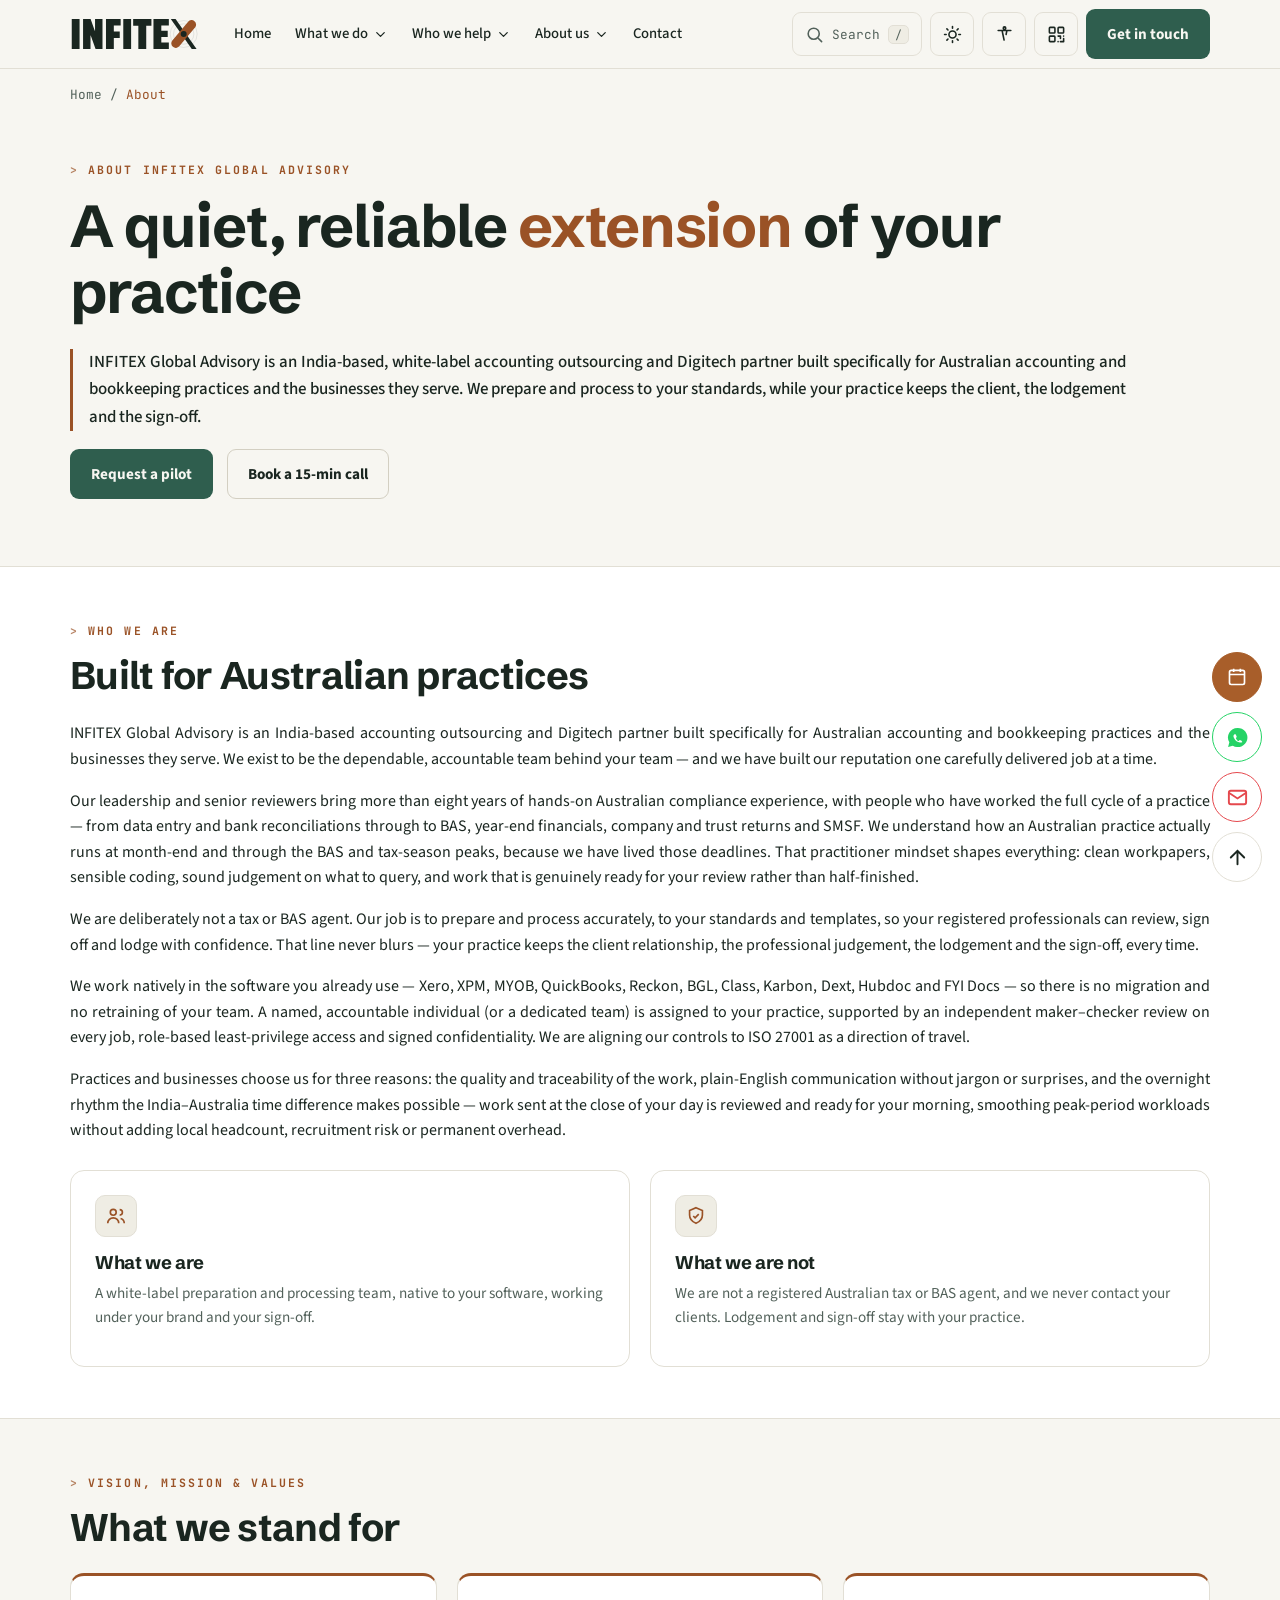
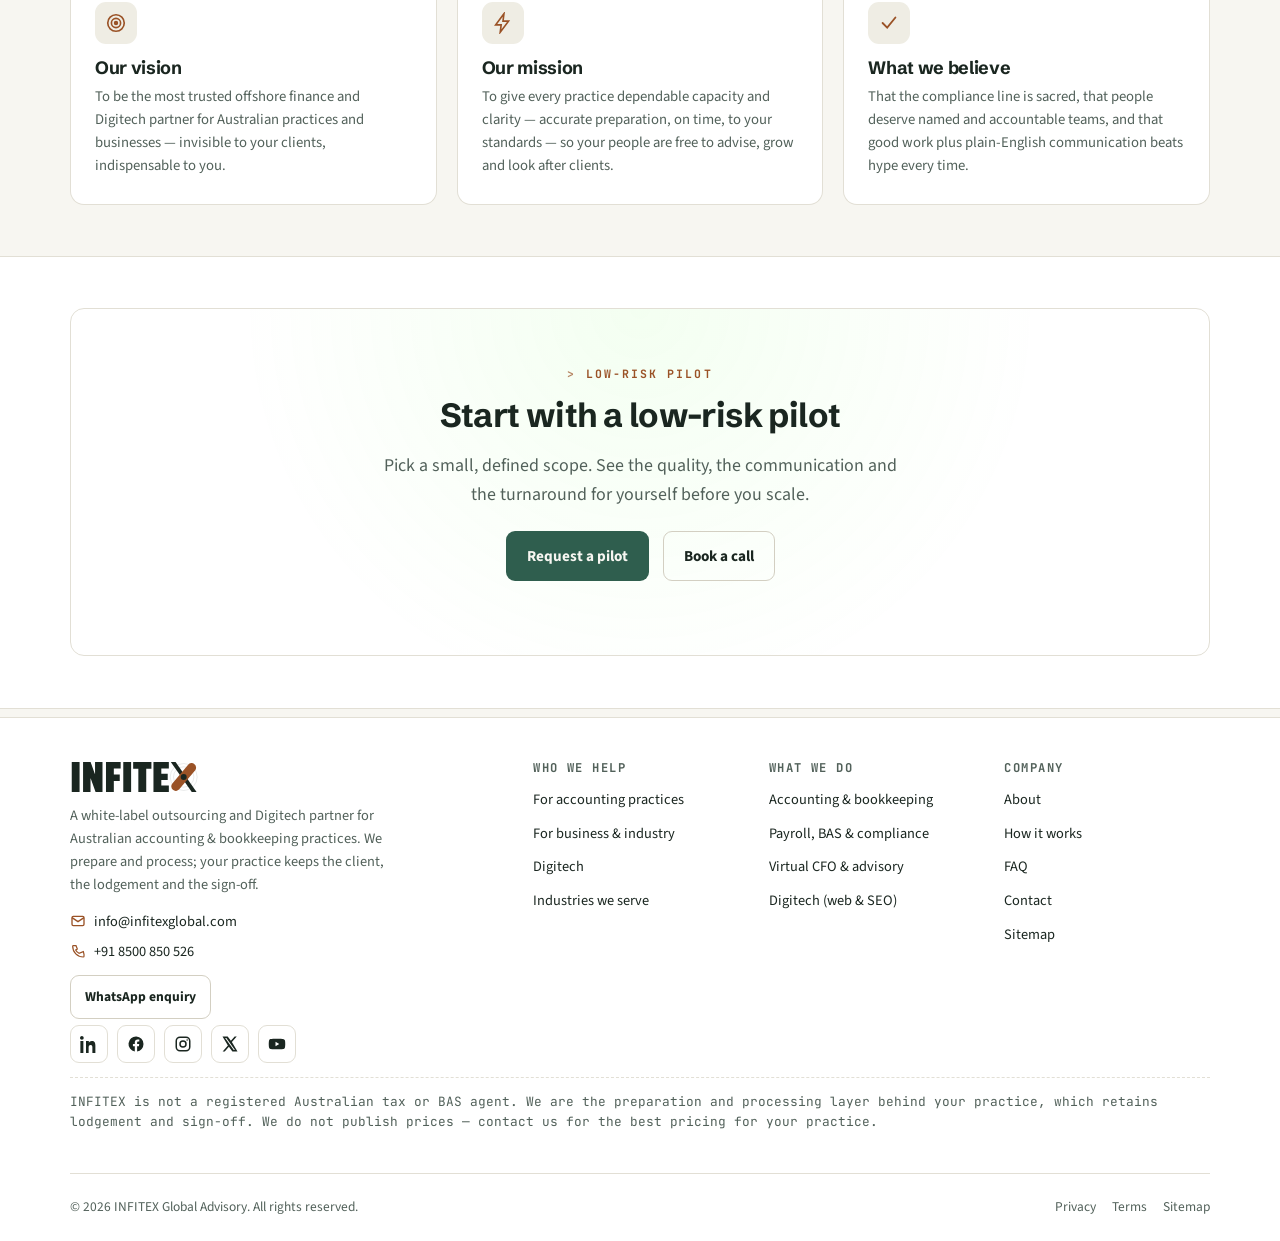
==== commit ec635857: "Add files via upload" ====
--- a/about.html
+++ b/about.html
@@ -1,4 +1,4 @@
-<!doctype html><html lang="en-AU"><head><meta charset="utf-8"><meta name="viewport" content="width=device-width,initial-scale=1,viewport-fit=cover"><title>About INFITEX Global Advisory | White-label accounting outsourcing</title><meta name="description" content="About INFITEX Global Advisory — an India-based, white-label accounting outsourcing and Digitech partner for Australian practices and businesses. Our vision, mission and values."><meta name="author" content="INFITEX Global Advisory"><meta name="robots" content="index,follow,max-image-preview:large,max-snippet:-1,max-video-preview:-1"><link rel="canonical" href="https://infitexglobal.com/about.html"><!-- SEO/GEO verification scaffold — replace PLACEHOLDER tokens after deploy --><meta name="google-site-verification" content="GOOGLE_SITE_VERIFICATION"><!-- <meta name="msvalidate.01" content="BING_SITE_VERIFICATION"> --><!-- <meta name="yandex-verification" content="YANDEX_SITE_VERIFICATION"> --><!-- <meta name="p:domain_verify" content="PINTEREST_SITE_VERIFICATION"> --><meta property="og:type" content="website"><meta property="og:site_name" content="INFITEX Global Advisory"><meta property="og:title" content="About INFITEX Global Advisory | White-label accounting outsourcing"><meta property="og:description" content="About INFITEX Global Advisory — an India-based, white-label accounting outsourcing and Digitech partner for Australian practices and businesses. Our vision, mission and values."><meta property="og:url" content="https://infitexglobal.com/about.html"><meta property="og:image" content="https://infitexglobal.com/og-image.png"><meta property="og:image:width" content="1200"><meta property="og:image:height" content="630"><meta property="og:image:alt" content="INFITEX Global Advisory — white-label accounting outsourcing for Australian practices"><meta property="og:locale" content="en_AU"><meta name="twitter:card" content="summary_large_image"><meta name="twitter:title" content="About INFITEX Global Advisory | White-label accounting outsourcing"><meta name="twitter:description" content="About INFITEX Global Advisory — an India-based, white-label accounting outsourcing and Digitech partner for Australian practices and businesses. Our vision, mission and values."><meta name="twitter:image" content="https://infitexglobal.com/og-image.png"><meta name="twitter:image:alt" content="INFITEX Global Advisory"><meta name="theme-color" content="#F7F6F1" media="(prefers-color-scheme: light)"><meta name="theme-color" content="#14211C" media="(prefers-color-scheme: dark)"><link rel="icon" href="favicon.svg" type="image/svg+xml"><link rel="apple-touch-icon" href="favicon.svg"><link rel="sitemap" type="application/xml" title="Sitemap" href="sitemap.xml"><script>(function(){try{var d=document.documentElement;var t=localStorage.getItem('ix-theme')||'light';d.setAttribute('data-theme',t);if(localStorage.getItem('ix-contrast')==='high')d.setAttribute('data-contrast','high');if(localStorage.getItem('ix-grayscale')==='on')d.setAttribute('data-grayscale','on');var ts=localStorage.getItem('ix-textstep');var s=[-2,0,2,4,6];if(ts!==null)d.style.setProperty('--type-scale-step',(s[parseInt(ts,10)]||0)+'px');}catch(e){}})();</script><link rel="preconnect" href="https://fonts.googleapis.com"><link rel="preconnect" href="https://fonts.gstatic.com" crossorigin><link href="https://fonts.googleapis.com/css2?family=Schibsted+Grotesk:wght@500;600;700;800&family=Source+Sans+3:ital,wght@0,400;0,600;1,400&family=JetBrains+Mono:wght@400;500;700&display=swap" rel="stylesheet"><link rel="stylesheet" href="styles.css"><script type="application/ld+json">{"@context":"https://schema.org","@graph":[{"@context":"https://schema.org","@type":"WebPage","@id":"https://infitexglobal.com/about.html#webpage","url":"https://infitexglobal.com/about.html","name":"About INFITEX Global Advisory | White-label accounting outsourcing","description":"About INFITEX Global Advisory — an India-based, white-label accounting outsourcing and Digitech partner for Australian practices and businesses. Our vision, mission and values.","inLanguage":"en-AU","isPartOf":{"@id":"https://infitexglobal.com/#website"},"about":{"@id":"https://infitexglobal.com/#organization"},"speakable":{"@type":"SpeakableSpecification","cssSelector":["h1",".answer-lede"]}},{"@context":"https://schema.org","@type":"ProfessionalService","@id":"https://infitexglobal.com/#organization","name":"INFITEX Global Advisory","alternateName":"INFITEX","slogan":"A finance team that works to your standards.","description":"INFITEX Global Advisory is an India-based, white-label accounting and bookkeeping outsourcing partner for Australian accounting practices and businesses, covering bookkeeping, payroll and STP, BAS and IAS, year-end financials, tax and SMSF, plus management reporting and Virtual CFO. The client practice always retains lodgement and sign-off. A Digitech division provides websites, business email and SEO.","url":"https://infitexglobal.com/","logo":"https://infitexglobal.com/logo.svg","image":"https://infitexglobal.com/og-image.png","email":"info@infitexglobal.com","telephone":"+91-8500-850-526","priceRange":"Contact for a tailored quote","currenciesAccepted":"AUD","areaServed":{"@type":"Country","name":"Australia"},"knowsLanguage":["en-AU","en"],"availableLanguage":["English"],"knowsAbout":["White-label accounting outsourcing","Bookkeeping","Bank reconciliations","Accounts payable and receivable","Payroll","Single Touch Payroll (STP)","BAS preparation","IAS preparation","Year-end financial statements","Company and trust tax returns","SMSF accounting","BGL","Class","Xero","XPM","MYOB","QuickBooks","Reckon","Karbon","Dext","Hubdoc","FYI Docs","Management reporting","Budgeting and forecasting","Cash-flow forecasting","Virtual CFO","Australian tax compliance"],"serviceType":["Accounting outsourcing","Bookkeeping outsourcing","Payroll outsourcing","BAS and IAS preparation","Virtual CFO","Management reporting","Web design and SEO (Digitech)"],"contactPoint":{"@type":"ContactPoint","contactType":"sales","email":"info@infitexglobal.com","telephone":"+91-8500-850-526","areaServed":"AU","availableLanguage":["en-AU","en"]},"address":{"@type":"PostalAddress","addressCountry":"IN"},"sameAs":["https://www.linkedin.com/company/infitexglobal","https://www.facebook.com/infitexglobal","https://www.instagram.com/infitexglobal","https://x.com/infitexglobal","https://www.youtube.com/@infitexglobal"]},{"@context":"https://schema.org","@type":"BreadcrumbList","itemListElement":[{"@type":"ListItem","position":1,"name":"Home","item":"https://infitexglobal.com/index.html"},{"@type":"ListItem","position":2,"name":"About","item":"https://infitexglobal.com/about.html"}]}]}</script></head><body><a class="skip-link" href="#main">Skip to content</a><header class="site-header"><div class="shell header-inner"><a class="brand" href="index.html" aria-label="INFITEX Global Advisory — home"><svg class="brand-logo" viewBox="0 0 309.3 72.0" role="img" aria-label="INFITEX" focusable="false"><g class="brand-word" transform="translate(0 72.00) scale(0.10465 -0.10465)"><g transform="translate(0.0 0)"><path d="M40 0V688H220V0Z"/></g><g transform="translate(260.0 0)"><path d="M327 0 216 310H211V0H40V688H213L309 421H315V688H486V0Z"/></g><g transform="translate(786.0 0)"><path d="M40 0V688H377V540H220V402H356V254H220V0Z"/></g><g transform="translate(1183.0 0)"><path d="M40 0V688H220V0Z"/></g><g transform="translate(1443.0 0)"><path d="M126 0V535H7V688H426V535H307V0Z"/></g><g transform="translate(1876.0 0)"><path d="M40 0V688H393V540H220V421H367V274H220V148H393V0Z"/></g></g><g class="brand-x"><g class="bx-ring" fill="none"><circle cx="273.11" cy="36.00" r="24.48"/><circle cx="273.11" cy="36.00" r="32.40"/></g><path class="bx-ink" d="M 242.15 0.00 L 253.67 0.00 L 304.07 72.00 L 292.55 72.00 Z"/><rect class="bx-acc" x="262.31" y="-4.32" width="21.60" height="80.64" rx="10.80" transform="rotate(40 273.11 36.00)"/><circle class="bx-dot" cx="273.11" cy="36.00" r="7.20"/></g></svg></a><nav class="nav" aria-label="Primary"><a class="nav-link" href="index.html">Home</a><div class="nav-item has-mega"><button type="button" class="nav-link nav-trigger" aria-expanded="false" aria-haspopup="true" aria-controls="mega-what-we-do">What we do<svg class="caret" viewBox="0 0 24 24" aria-hidden="true" focusable="false"><path d="M6 9l6 6 6-6" fill="none" stroke="currentColor" stroke-width="2" stroke-linecap="round" stroke-linejoin="round"/></svg></button><div class="mega-panel" id="mega-what-we-do" role="region" aria-label="What we do"><div class="mega-grid"><div class="mega-col"><p class="mega-h">Accounting & bookkeeping</p><ul><li><a href="outsourcing.html#scope"><span class="mega-t">Bookkeeping & reconciliations</span><span class="mega-d">Books kept accurate, coded and reconciled.</span></a></li><li><a href="outsourcing.html#scope"><span class="mega-t">Accounts payable & receivable</span><span class="mega-d">Bills, invoices and debtor follow-up.</span></a></li><li><a href="outsourcing.html#scope"><span class="mega-t">Year-end financials</span><span class="mega-d">Financial statements to your standards.</span></a></li><li><a href="outsourcing.html#scope"><span class="mega-t">Workpapers</span><span class="mega-d">Clean, traceable workpapers behind every job.</span></a></li></ul></div><div class="mega-col"><p class="mega-h">Payroll, BAS & compliance</p><ul><li><a href="outsourcing.html#scope"><span class="mega-t">Payroll & STP</span><span class="mega-d">Pay runs and Single Touch Payroll, ready to lodge.</span></a></li><li><a href="outsourcing.html#scope"><span class="mega-t">BAS / IAS preparation</span><span class="mega-d">Activity statements drafted for your sign-off.</span></a></li><li><a href="outsourcing.html#scope"><span class="mega-t">Company & trust tax returns</span><span class="mega-d">Returns prepared; your agent signs and lodges.</span></a></li><li><a href="outsourcing.html#scope"><span class="mega-t">SMSF accounts (BGL/Class)</span><span class="mega-d">Self-managed super fund accounts & workpapers.</span></a></li></ul></div><div class="mega-col"><p class="mega-h">Advisory & Virtual CFO</p><ul><li><a href="industry.html#vcfo"><span class="mega-t">Virtual CFO</span><span class="mega-d">Senior finance leadership, fractionally.</span></a></li><li><a href="industry.html#what"><span class="mega-t">Management accounts & reporting</span><span class="mega-d">Monthly, decision-ready reporting.</span></a></li><li><a href="industry.html#what"><span class="mega-t">Budgeting & forecasting</span><span class="mega-d">Budgets, rolling forecasts and scenarios.</span></a></li><li><a href="industry.html#vcfo"><span class="mega-t">Cash-flow management</span><span class="mega-d">13-week cash-flow and working-capital visibility.</span></a></li></ul></div><div class="mega-col"><p class="mega-h">Digitech</p><ul><li><a href="digitech.html#services"><span class="mega-t">Web design & build</span><span class="mega-d">Fast, accessible, mobile-first websites.</span></a></li><li><a href="digitech.html#services"><span class="mega-t">Domains, hosting & email</span><span class="mega-d">Set up and managed for you.</span></a></li><li><a href="digitech.html#services"><span class="mega-t">SEO & Google Business Profile</span><span class="mega-d">Be found by local clients.</span></a></li><li><a href="digitech.html#services"><span class="mega-t">Care & maintenance</span><span class="mega-d">Updates, backups and ongoing changes.</span></a></li></ul></div></div></div></div><div class="nav-item has-mega"><button type="button" class="nav-link nav-trigger" aria-expanded="false" aria-haspopup="true" aria-controls="mega-who-we-help">Who we help<svg class="caret" viewBox="0 0 24 24" aria-hidden="true" focusable="false"><path d="M6 9l6 6 6-6" fill="none" stroke="currentColor" stroke-width="2" stroke-linecap="round" stroke-linejoin="round"/></svg></button><div class="mega-panel" id="mega-who-we-help" role="region" aria-label="Who we help"><div class="mega-grid"><div class="mega-col"><p class="mega-h">By audience</p><ul><li><a href="outsourcing.html"><span class="mega-t">For accounting practices</span><span class="mega-d">White-label back office for your firm.</span></a></li><li><a href="industry.html"><span class="mega-t">For business & industry</span><span class="mega-d">A dedicated outsourced finance team.</span></a></li><li><a href="digitech.html"><span class="mega-t">Digitech</span><span class="mega-d">Web, email & SEO for client-facing growth.</span></a></li></ul></div><div class="mega-col"><p class="mega-h">Industries we serve</p><ul><li><a href="industry.html#industries"><span class="mega-t">Construction & trades</span><span class="mega-d">Job costing, payroll and BAS.</span></a></li><li><a href="industry.html#industries"><span class="mega-t">Retail & e-commerce</span><span class="mega-d">High-volume reconciliations and reporting.</span></a></li><li><a href="industry.html#industries"><span class="mega-t">Professional services</span><span class="mega-d">Clean books and management accounts.</span></a></li><li><a href="industry.html#industries"><span class="mega-t">Healthcare & allied health</span><span class="mega-d">Compliant bookkeeping and payroll.</span></a></li></ul></div></div></div></div><div class="nav-item has-mega"><button type="button" class="nav-link nav-trigger" aria-expanded="false" aria-haspopup="true" aria-controls="mega-about-us">About us<svg class="caret" viewBox="0 0 24 24" aria-hidden="true" focusable="false"><path d="M6 9l6 6 6-6" fill="none" stroke="currentColor" stroke-width="2" stroke-linecap="round" stroke-linejoin="round"/></svg></button><div class="mega-panel" id="mega-about-us" role="region" aria-label="About us"><div class="mega-grid"><div class="mega-col"><p class="mega-h">Company</p><ul><li><a href="about.html"><span class="mega-t">About INFITEX</span><span class="mega-d">A dependable extension of your team, native to your stack.</span></a></li><li><a href="about.html#vmb"><span class="mega-t">Vision, mission & values</span><span class="mega-d">What we stand for and how we work.</span></a></li></ul></div><div class="mega-col"><p class="mega-h">Proof & answers</p><ul><li><a href="index.html#testimonials"><span class="mega-t">Our stories</span><span class="mega-d">What practices and businesses say about us.</span></a></li><li><a href="index.html#faq"><span class="mega-t">FAQ</span><span class="mega-d">Honest answers on the compliance line, security and how we work.</span></a></li></ul></div></div></div></div><a class="nav-link" href="contact.html">Contact</a></nav><div class="header-tools"><button class="icon-btn search-btn" data-open-search aria-label="Search the site"><svg viewBox="0 0 24 24" fill="none" stroke="currentColor" stroke-width="2" stroke-linecap="round"><circle cx="11" cy="11" r="7"/><path d="M21 21l-4-4"/></svg><span>Search</span><kbd>/</kbd></button><button class="icon-btn" data-theme-toggle aria-label="Toggle light or dark theme" aria-pressed="false"><svg viewBox="0 0 24 24" fill="none" stroke="currentColor" stroke-width="2" stroke-linecap="round"><circle cx="12" cy="12" r="4.5"/><path d="M12 2v2M12 20v2M2 12h2M20 12h2M4.9 4.9l1.4 1.4M17.7 17.7l1.4 1.4M19.1 4.9l-1.4 1.4M6.3 17.7l-1.4 1.4"/></svg></button><button class="icon-btn" data-open-a11y aria-label="Open accessibility settings"><svg viewBox="0 0 24 24" fill="none" stroke="currentColor" stroke-width="2" stroke-linecap="round"><circle cx="12" cy="4" r="1.6"/><path d="M4 7h16M9 7l1 5 1.5 7M15 7l-1 5"/></svg></button><button class="icon-btn qr-header-btn" data-open-qr aria-label="Show QR code to save our contact" title="Save our contact (QR)"><svg viewBox="0 0 24 24" fill="none" stroke="currentColor" stroke-width="2" stroke-linecap="round" stroke-linejoin="round"><rect x="3" y="3" width="7" height="7" rx="1"/><rect x="14" y="3" width="7" height="7" rx="1"/><rect x="3" y="14" width="7" height="7" rx="1"/><path d="M14 14h3v3M21 14v.01M14 21h.01M17 21h4v-4M21 17v.01"/></svg></button><a class="btn btn-primary header-cta" href="contact.html">Get in touch</a><button class="icon-btn hamburger" data-open-nav aria-label="Open menu" aria-expanded="false"><svg viewBox="0 0 24 24" fill="none" stroke="currentColor" stroke-width="2" stroke-linecap="round"><path d="M3 6h18M3 12h18M3 18h18"/></svg></button></div></div></header><div class="mobile-nav" id="mobileNav" aria-hidden="true"><div class="mobile-nav-top"><a class="brand" href="index.html" aria-label="INFITEX home"><svg class="brand-logo" viewBox="0 0 309.3 72.0" role="img" aria-label="INFITEX" focusable="false"><g class="brand-word" transform="translate(0 72.00) scale(0.10465 -0.10465)"><g transform="translate(0.0 0)"><path d="M40 0V688H220V0Z"/></g><g transform="translate(260.0 0)"><path d="M327 0 216 310H211V0H40V688H213L309 421H315V688H486V0Z"/></g><g transform="translate(786.0 0)"><path d="M40 0V688H377V540H220V402H356V254H220V0Z"/></g><g transform="translate(1183.0 0)"><path d="M40 0V688H220V0Z"/></g><g transform="translate(1443.0 0)"><path d="M126 0V535H7V688H426V535H307V0Z"/></g><g transform="translate(1876.0 0)"><path d="M40 0V688H393V540H220V421H367V274H220V148H393V0Z"/></g></g><g class="brand-x"><g class="bx-ring" fill="none"><circle cx="273.11" cy="36.00" r="24.48"/><circle cx="273.11" cy="36.00" r="32.40"/></g><path class="bx-ink" d="M 242.15 0.00 L 253.67 0.00 L 304.07 72.00 L 292.55 72.00 Z"/><rect class="bx-acc" x="262.31" y="-4.32" width="21.60" height="80.64" rx="10.80" transform="rotate(40 273.11 36.00)"/><circle class="bx-dot" cx="273.11" cy="36.00" r="7.20"/></g></svg></a><button class="icon-btn" data-close-nav aria-label="Close menu"><svg viewBox="0 0 24 24" fill="none" stroke="currentColor" stroke-width="2" stroke-linecap="round"><path d="M6 6l12 12M18 6L6 18"/></svg></button></div><nav aria-label="Mobile"><a class="m-link" href="index.html">Home</a><div class="m-acc"><button type="button" class="m-acc-btn" aria-expanded="false" aria-controls="macc-what-we-do">What we do<svg class="caret" viewBox="0 0 24 24" aria-hidden="true" focusable="false"><path d="M6 9l6 6 6-6" fill="none" stroke="currentColor" stroke-width="2" stroke-linecap="round" stroke-linejoin="round"/></svg></button><div class="m-acc-panel" id="macc-what-we-do"><p class="m-group">Accounting & bookkeeping</p><a class="m-sublink" href="outsourcing.html#scope">Bookkeeping & reconciliations</a><a class="m-sublink" href="outsourcing.html#scope">Accounts payable & receivable</a><a class="m-sublink" href="outsourcing.html#scope">Year-end financials</a><a class="m-sublink" href="outsourcing.html#scope">Workpapers</a><p class="m-group">Payroll, BAS & compliance</p><a class="m-sublink" href="outsourcing.html#scope">Payroll & STP</a><a class="m-sublink" href="outsourcing.html#scope">BAS / IAS preparation</a><a class="m-sublink" href="outsourcing.html#scope">Company & trust tax returns</a><a class="m-sublink" href="outsourcing.html#scope">SMSF accounts (BGL/Class)</a><p class="m-group">Advisory & Virtual CFO</p><a class="m-sublink" href="industry.html#vcfo">Virtual CFO</a><a class="m-sublink" href="industry.html#what">Management accounts & reporting</a><a class="m-sublink" href="industry.html#what">Budgeting & forecasting</a><a class="m-sublink" href="industry.html#vcfo">Cash-flow management</a><p class="m-group">Digitech</p><a class="m-sublink" href="digitech.html#services">Web design & build</a><a class="m-sublink" href="digitech.html#services">Domains, hosting & email</a><a class="m-sublink" href="digitech.html#services">SEO & Google Business Profile</a><a class="m-sublink" href="digitech.html#services">Care & maintenance</a></div></div><div class="m-acc"><button type="button" class="m-acc-btn" aria-expanded="false" aria-controls="macc-who-we-help">Who we help<svg class="caret" viewBox="0 0 24 24" aria-hidden="true" focusable="false"><path d="M6 9l6 6 6-6" fill="none" stroke="currentColor" stroke-width="2" stroke-linecap="round" stroke-linejoin="round"/></svg></button><div class="m-acc-panel" id="macc-who-we-help"><p class="m-group">By audience</p><a class="m-sublink" href="outsourcing.html">For accounting practices</a><a class="m-sublink" href="industry.html">For business & industry</a><a class="m-sublink" href="digitech.html">Digitech</a><p class="m-group">Industries we serve</p><a class="m-sublink" href="industry.html#industries">Construction & trades</a><a class="m-sublink" href="industry.html#industries">Retail & e-commerce</a><a class="m-sublink" href="industry.html#industries">Professional services</a><a class="m-sublink" href="industry.html#industries">Healthcare & allied health</a></div></div><div class="m-acc"><button type="button" class="m-acc-btn" aria-expanded="false" aria-controls="macc-about-us">About us<svg class="caret" viewBox="0 0 24 24" aria-hidden="true" focusable="false"><path d="M6 9l6 6 6-6" fill="none" stroke="currentColor" stroke-width="2" stroke-linecap="round" stroke-linejoin="round"/></svg></button><div class="m-acc-panel" id="macc-about-us"><p class="m-group">Company</p><a class="m-sublink" href="about.html">About INFITEX</a><a class="m-sublink" href="about.html#vmb">Vision, mission & values</a><p class="m-group">Proof & answers</p><a class="m-sublink" href="index.html#testimonials">Our stories</a><a class="m-sublink" href="index.html#faq">FAQ</a></div></div><a class="m-link" href="contact.html">Contact</a></nav><div style="margin-top:24px;display:flex;gap:10px;flex-wrap:wrap"><button class="btn btn-ghost" data-open-wa>WhatsApp us</button><a class="btn btn-primary" href="contact.html">Get in touch</a></div></div><main id="main"><div class="shell"><nav class="crumbs" aria-label="Breadcrumb"><a href="index.html">Home</a> / <span>About</span></nav></div><section class="hero"><div class="shell"><span class="eyebrow">About INFITEX Global Advisory</span><h1>A quiet, reliable <span class="accent">extension</span> of your practice</h1><p class="answer-lede">INFITEX Global Advisory is an India-based, white-label accounting outsourcing and Digitech partner built specifically for Australian accounting and bookkeeping practices and the businesses they serve. We prepare and process to your standards, while your practice keeps the client, the lodgement and the sign-off.</p><div class="hero-cta"><a class="btn btn-primary" href="contact.html">Request a pilot</a><a class="btn btn-ghost" data-booking href="contact.html">Book a 15-min call</a></div></div></section><section class="section alt" id="about" aria-labelledby="about-title"><div class="shell"><div class="section-head"><span class="eyebrow">Who we are</span><h2 class="section-title" id="about-title">Built for Australian practices</h2></div><div class="about-prose prose"><p>INFITEX Global Advisory is an India-based accounting outsourcing and Digitech partner built specifically for Australian accounting and bookkeeping practices and the businesses they serve. We exist to be the dependable, accountable team behind your team — and we have built our reputation one carefully delivered job at a time.</p><p>Our leadership and senior reviewers bring more than eight years of hands-on Australian compliance experience, with people who have worked the full cycle of a practice — from data entry and bank reconciliations through to BAS, year-end financials, company and trust returns and SMSF. We understand how an Australian practice actually runs at month-end and through the BAS and tax-season peaks, because we have lived those deadlines. That practitioner mindset shapes everything: clean workpapers, sensible coding, sound judgement on what to query, and work that is genuinely ready for your review rather than half-finished.</p><p>We are deliberately not a tax or BAS agent. Our job is to prepare and process accurately, to your standards and templates, so your registered professionals can review, sign off and lodge with confidence. That line never blurs — your practice keeps the client relationship, the professional judgement, the lodgement and the sign-off, every time.</p><p>We work natively in the software you already use — Xero, XPM, MYOB, QuickBooks, Reckon, BGL, Class, Karbon, Dext, Hubdoc and FYI Docs — so there is no migration and no retraining of your team. A named, accountable individual (or a dedicated team) is assigned to your practice, supported by an independent maker–checker review on every job, role-based least-privilege access and signed confidentiality. We are aligning our controls to ISO 27001 as a direction of travel.</p><p>Practices and businesses choose us for three reasons: the quality and traceability of the work, plain-English communication without jargon or surprises, and the overnight rhythm the India–Australia time difference makes possible — work sent at the close of your day is reviewed and ready for your morning, smoothing peak-period workloads without adding local headcount, recruitment risk or permanent overhead.</p></div><div class="grid grid-2 about-cards"><div class="card"><div class="ico"><svg viewBox="0 0 24 24" fill="none" stroke="currentColor" stroke-width="1.8"><circle cx="9" cy="8" r="3.2"/><path d="M3 20a6 6 0 0 1 12 0M16 5a3 3 0 0 1 0 6M21 20a5.5 5.5 0 0 0-4-5.3"/></svg></div><h3>What we are</h3><p>A white-label preparation and processing team, native to your software, working under your brand and your sign-off.</p></div><div class="card"><div class="ico"><svg viewBox="0 0 24 24" fill="none" stroke="currentColor" stroke-width="1.8"><path d="M12 3l7 3v5c0 4.4-3 7.4-7 9-4-1.6-7-4.6-7-9V6l7-3z"/><path d="M9 12l2 2 4-4"/></svg></div><h3>What we are not</h3><p>We are not a registered Australian tax or BAS agent, and we never contact your clients. Lodgement and sign-off stay with your practice.</p></div></div></div></section><section class="section" id="vmb" aria-labelledby="vmb-title"><div class="shell"><div class="section-head"><span class="eyebrow">Vision, mission &amp; values</span><h2 class="section-title" id="vmb-title">What we stand for</h2></div><div class="vmb-grid"><article class="vmb-card"><div class="ico"><svg viewBox="0 0 24 24" fill="none" stroke="currentColor" stroke-width="1.8"><circle cx="12" cy="12" r="9"/><circle cx="12" cy="12" r="5"/><circle cx="12" cy="12" r="1.5" fill="currentColor"/></svg></div><h3>Our vision</h3><p>To be the most trusted offshore finance and Digitech partner for Australian practices and businesses — invisible to your clients, indispensable to you.</p></article><article class="vmb-card"><div class="ico"><svg viewBox="0 0 24 24" fill="none" stroke="currentColor" stroke-width="1.8"><path d="M13 2L4 14h6l-1 8 9-12h-6l1-8Z"/></svg></div><h3>Our mission</h3><p>To give every practice dependable capacity and clarity — accurate preparation, on time, to your standards — so your people are free to advise, grow and look after clients.</p></article><article class="vmb-card"><div class="ico"><svg viewBox="0 0 24 24" fill="none" stroke="currentColor" stroke-width="2" stroke-linecap="round"><path d="M5 12l5 5 9-11"/></svg></div><h3>What we believe</h3><p>That the compliance line is sacred, that people deserve named and accountable teams, and that good work plus plain-English communication beats hype every time.</p></article></div></div></section><section class="section alt" id="cta"><div class="shell"><div class="cta-band"><span class="eyebrow">Low-risk pilot</span><h2 data-tw>Start with a low-risk pilot</h2><p class="lead" style="margin-inline:auto;max-width:60ch" data-tw>Pick a small, defined scope. See the quality, the communication and the turnaround for yourself before you scale.</p><div class="hero-cta"><a class="btn btn-primary" href="contact.html">Request a pilot</a><a class="btn btn-ghost" data-booking href="contact.html">Book a call</a></div></div></div></section></main><dialog id="a11yDialog" aria-label="Accessibility settings"><div class="dialog-card"><div class="dialog-head"><h2>Accessibility</h2><button class="icon-btn" data-close aria-label="Close"><svg viewBox="0 0 24 24" fill="none" stroke="currentColor" stroke-width="2" stroke-linecap="round"><path d="M6 6l12 12M18 6L6 18"/></svg></button></div><div class="dialog-body"><div class="form-row"><label class="lbl">Text size</label><div style="display:flex;gap:8px"><button class="btn btn-ghost" data-text="dec" aria-label="Decrease text size">A–</button><button class="btn btn-ghost" data-text="reset" aria-label="Reset text size">Reset</button><button class="btn btn-ghost" data-text="inc" aria-label="Increase text size">A+</button></div></div><div class="form-row"><label class="lbl">Theme</label><button class="btn btn-ghost" data-theme-toggle aria-pressed="false"><span data-theme-label>Light</span> mode</button></div><div class="form-row"><label class="lbl">High contrast</label><button class="btn btn-ghost" data-contrast-toggle aria-pressed="false">Toggle high contrast</button></div><div class="form-row"><label class="lbl">Grayscale</label><button class="btn btn-ghost" data-gray-toggle aria-pressed="false">Toggle grayscale</button></div><p class="form-note">Your preferences are saved on this device.</p></div></div></dialog><dialog id="waDialog" aria-label="WhatsApp enquiry"><div class="dialog-card"><form id="waForm" novalidate><div class="dialog-head"><h2>WhatsApp enquiry</h2><button type="button" class="icon-btn" data-close aria-label="Close"><svg viewBox="0 0 24 24" fill="none" stroke="currentColor" stroke-width="2" stroke-linecap="round"><path d="M6 6l12 12M18 6L6 18"/></svg></button></div><div class="dialog-body"><p class="form-note" style="margin-bottom:16px">We'll draft a tidy message and open WhatsApp for you to send.</p><div class="form-row"><label class="lbl" for="wa-name">Name <span class="req">*</span></label><input class="input" id="wa-name" name="name" type="text" autocomplete="name" required><span class="field-err">Please enter your name (letters, at least 2 characters).</span></div><div class="form-row"><label class="lbl" for="wa-email">Work email <span class="req">*</span></label><input class="input" id="wa-email" name="email" type="email" autocomplete="email" inputmode="email" required><span class="field-err">Please enter a valid email address.</span></div><div class="form-row"><label class="lbl" for="wa-mobile">Mobile <span class="req">*</span></label><div class="tel-wrap"><div class="cc-combo" data-cc><input class="cc-input" type="text" inputmode="tel" aria-label="Country dialing code" value="+61" autocomplete="off"><div class="cc-list" role="listbox" aria-label="Country dialing codes"></div></div><input class="input tel-num" id="wa-mobile" name="mobile_local" type="tel" inputmode="numeric" maxlength="10" placeholder="4XX XXX XXX" aria-label="Mobile number (10 digits)"></div><span class="field-err">Enter a 10-digit mobile number (digits only).</span></div><div class="form-row"><label class="lbl" for="wa-company">Business name <span class="req">*</span></label><input class="input" id="wa-company" name="company" type="text" autocomplete="organization" required><span class="field-err">Please enter your business name.</span></div><div class="form-row"><label class="lbl" for="wa-interest">Enquiring about</label><select class="input" id="wa-interest" name="interest"><option value="">Choose a topic…</option><option>Accounting outsourcing</option><option>Bookkeeping &amp; reconciliations</option><option>Payroll &amp; STP</option><option>BAS / IAS preparation</option><option>Year-end financials &amp; tax</option><option>SMSF accounts</option><option>A low-risk pilot</option><option>Digitech (website / SEO)</option><option>Something else</option></select></div><div class="form-row"><label class="lbl" for="wa-message">Message</label><textarea class="input" id="wa-message" name="message" placeholder="A line or two about your practice and what you need help with."></textarea><span class="field-err">Please add a short message (at least 10 characters).</span></div><input type="text" class="hp" name="botcheck" tabindex="-1" autocomplete="off" aria-hidden="true"><p class="form-status" id="waStatus" role="status"></p></div><div class="dialog-foot"><button type="button" class="btn btn-ghost" data-close>Cancel</button><button type="submit" class="btn btn-primary">Draft &amp; open WhatsApp</button></div></form></div></dialog><dialog id="mailDialog" aria-label="Email enquiry"><div class="dialog-card"><form id="mailForm" novalidate><div class="dialog-head"><h2>Email enquiry</h2><button type="button" class="icon-btn" data-close aria-label="Close"><svg viewBox="0 0 24 24" fill="none" stroke="currentColor" stroke-width="2" stroke-linecap="round"><path d="M6 6l12 12M18 6L6 18"/></svg></button></div><div class="dialog-body"><p class="form-note" style="margin-bottom:16px">We'll draft a tidy email and open your mail app for you to send.</p><div class="form-row"><label class="lbl" for="mail-name">Name <span class="req">*</span></label><input class="input" id="mail-name" name="name" type="text" autocomplete="name" required><span class="field-err">Please enter your name (letters, at least 2 characters).</span></div><div class="form-row"><label class="lbl" for="mail-email">Work email <span class="req">*</span></label><input class="input" id="mail-email" name="email" type="email" autocomplete="email" inputmode="email" required><span class="field-err">Please enter a valid email address.</span></div><div class="form-row"><label class="lbl" for="mail-mobile">Mobile <span class="req">*</span></label><div class="tel-wrap"><div class="cc-combo" data-cc><input class="cc-input" type="text" inputmode="tel" aria-label="Country dialing code" value="+61" autocomplete="off"><div class="cc-list" role="listbox" aria-label="Country dialing codes"></div></div><input class="input tel-num" id="mail-mobile" name="mobile_local" type="tel" inputmode="numeric" maxlength="10" placeholder="4XX XXX XXX" aria-label="Mobile number (10 digits)"></div><span class="field-err">Enter a 10-digit mobile number (digits only).</span></div><div class="form-row"><label class="lbl" for="mail-company">Business name <span class="req">*</span></label><input class="input" id="mail-company" name="company" type="text" autocomplete="organization" required><span class="field-err">Please enter your business name.</span></div><div class="form-row"><label class="lbl" for="mail-interest">Enquiring about</label><select class="input" id="mail-interest" name="interest"><option value="">Choose a topic…</option><option>Accounting outsourcing</option><option>Bookkeeping &amp; reconciliations</option><option>Payroll &amp; STP</option><option>BAS / IAS preparation</option><option>Year-end financials &amp; tax</option><option>SMSF accounts</option><option>A low-risk pilot</option><option>Digitech (website / SEO)</option><option>Something else</option></select></div><div class="form-row"><label class="lbl" for="mail-message">Message</label><textarea class="input" id="mail-message" name="message" placeholder="A line or two about your practice and what you need help with."></textarea><span class="field-err">Please add a short message (at least 10 characters).</span></div><input type="text" class="hp" name="botcheck" tabindex="-1" autocomplete="off" aria-hidden="true"><p class="form-status" id="mailStatus" role="status"></p></div><div class="dialog-foot"><button type="button" class="btn btn-ghost" data-close>Cancel</button><button type="submit" class="btn btn-primary">Draft &amp; open email</button></div></form></div></dialog><dialog id="qrDialog" aria-label="Save our contact"><div class="dialog-card qr-dialog-card"><div class="dialog-head"><h2>Save our contact</h2><button type="button" class="icon-btn" data-close aria-label="Close"><svg viewBox="0 0 24 24" fill="none" stroke="currentColor" stroke-width="2" stroke-linecap="round"><path d="M6 6l12 12M18 6L6 18"/></svg></button></div><div class="dialog-body" style="text-align:center"><p class="form-note" style="margin-bottom:16px">Scan with your phone camera — iPhone or Android — to save INFITEX Global Advisory to your contacts.</p><div class="qr-dialog-img"><img src="infitex-contact-qr.svg" alt="QR code to save INFITEX Global Advisory contact details" width="220" height="220"></div><p class="form-note" style="margin-top:14px">Or reach us directly:<br><a href="mailto:info@infitexglobal.com">info@infitexglobal.com</a> · <a href="tel:+918500850526">+91 8500 850 526</a></p></div></div></dialog><div class="search-overlay" id="searchOverlay" aria-hidden="true" role="dialog" aria-label="Search"><div class="search-panel"><div class="search-input-row"><svg viewBox="0 0 24 24" fill="none" stroke="currentColor" stroke-width="2" stroke-linecap="round"><circle cx="11" cy="11" r="7"/><path d="M21 21l-4-4"/></svg><input id="searchInput" type="text" placeholder="Search pages, services, FAQs…" aria-label="Search" autocomplete="off"></div><div class="search-results" id="searchResults"></div><div class="search-foot"><span>Up / Down to navigate</span><span>Enter to open</span><span>Esc to close</span></div></div></div><div class="fab"><a class="fab-cta" data-booking href="contact.html" role="button" aria-label="Book a quick call"><svg viewBox="0 0 24 24" fill="none" stroke="currentColor" stroke-width="2"><rect x="3" y="4" width="18" height="17" rx="2"/><path d="M3 9h18M8 2v4M16 2v4"/></svg><span>Book a call</span></a><a class="wa" href="#" data-open-wa role="button" aria-label="WhatsApp us"><svg viewBox="0 0 24 24" fill="currentColor"><path d="M12 2a9.9 9.9 0 0 0-8.5 15l-1.3 4.8 4.9-1.3A10 10 0 1 0 12 2Zm5.6 14.1c-.2.6-1.2 1.2-1.7 1.2s-1 .2-3.3-.7-3.7-3.2-3.8-3.4-1-1.3-1-2.4.6-1.7.8-1.9.4-.3.6-.3h.5c.2 0 .4 0 .6.5l.8 1.9c.1.2.1.4 0 .5l-.3.5-.4.4c-.1.1-.3.3-.1.5l.9 1.4c.6.9 1.4 1.2 1.6 1.3s.4.1.5 0l.7-.8c.2-.2.3-.2.5-.1l1.7.8c.2.1.4.2.4.3.1.2.1.7-.1 1.3Z"/></svg></a><button data-open-mail aria-label="Email us"><svg viewBox="0 0 24 24" fill="none" stroke="currentColor" stroke-width="2"><rect x="3" y="5" width="18" height="14" rx="2"/><path d="M3 7l9 6 9-6"/></svg></button><button id="backTop" aria-label="Back to top"><svg viewBox="0 0 24 24" fill="none" stroke="currentColor" stroke-width="2" stroke-linecap="round"><path d="M12 19V5M5 12l7-7 7 7"/></svg></button></div><footer class="site-footer"><div class="shell"><div class="footer-top"><div class="footer-brand"><a class="brand" href="index.html" aria-label="INFITEX home"><svg class="brand-logo" viewBox="0 0 309.3 72.0" role="img" aria-label="INFITEX" focusable="false"><g class="brand-word" transform="translate(0 72.00) scale(0.10465 -0.10465)"><g transform="translate(0.0 0)"><path d="M40 0V688H220V0Z"/></g><g transform="translate(260.0 0)"><path d="M327 0 216 310H211V0H40V688H213L309 421H315V688H486V0Z"/></g><g transform="translate(786.0 0)"><path d="M40 0V688H377V540H220V402H356V254H220V0Z"/></g><g transform="translate(1183.0 0)"><path d="M40 0V688H220V0Z"/></g><g transform="translate(1443.0 0)"><path d="M126 0V535H7V688H426V535H307V0Z"/></g><g transform="translate(1876.0 0)"><path d="M40 0V688H393V540H220V421H367V274H220V148H393V0Z"/></g></g><g class="brand-x"><g class="bx-ring" fill="none"><circle cx="273.11" cy="36.00" r="24.48"/><circle cx="273.11" cy="36.00" r="32.40"/></g><path class="bx-ink" d="M 242.15 0.00 L 253.67 0.00 L 304.07 72.00 L 292.55 72.00 Z"/><rect class="bx-acc" x="262.31" y="-4.32" width="21.60" height="80.64" rx="10.80" transform="rotate(40 273.11 36.00)"/><circle class="bx-dot" cx="273.11" cy="36.00" r="7.20"/></g></svg></a><p class="footer-blurb">A white-label outsourcing and Digitech partner for Australian accounting &amp; bookkeeping practices. We prepare and process; your practice keeps the client, the lodgement and the sign-off.</p><ul class="footer-contact"><li><svg viewBox="0 0 24 24" fill="none" stroke="currentColor" stroke-width="2"><rect x="3" y="5" width="18" height="14" rx="2"/><path d="M3 7l9 6 9-6"/></svg><a href="mailto:info@infitexglobal.com">info@infitexglobal.com</a></li><li><svg viewBox="0 0 24 24" fill="none" stroke="currentColor" stroke-width="1.8"><path d="M5 4h4l2 5-2.5 1.5a11 11 0 0 0 5 5L20 13l1 4v3a1 1 0 0 1-1 1A16 16 0 0 1 4 5a1 1 0 0 1 1-1Z"/></svg><a href="tel:+918500850526">+91 8500 850 526</a></li></ul><button class="btn btn-ghost btn-sm" data-open-wa>WhatsApp enquiry</button><div class="socials"><a href="https://www.linkedin.com/company/infitexglobal" aria-label="INFITEX on LinkedIn" rel="me noopener" target="_blank"><svg viewBox="0 0 24 24" fill="currentColor"><path d="M4.98 3.5A2.5 2.5 0 1 1 0 3.5a2.5 2.5 0 0 1 4.98 0ZM.5 8h4V24h-4V8Zm7.5 0h3.8v2.2h.1c.5-1 1.8-2.2 3.8-2.2 4 0 4.8 2.6 4.8 6V24h-4v-6.9c0-1.7 0-3.8-2.3-3.8s-2.7 1.8-2.7 3.7V24H8V8Z"/></svg></a><a href="https://www.facebook.com/infitexglobal" aria-label="INFITEX on Facebook" rel="me noopener" target="_blank"><svg viewBox="0 0 24 24" fill="currentColor"><path d="M22 12a10 10 0 1 0-11.6 9.9v-7H7.9V12h2.5V9.8c0-2.5 1.5-3.9 3.8-3.9 1.1 0 2.2.2 2.2.2v2.5h-1.3c-1.2 0-1.6.8-1.6 1.6V12h2.8l-.4 2.9h-2.4v7A10 10 0 0 0 22 12Z"/></svg></a><a href="https://www.instagram.com/infitexglobal" aria-label="INFITEX on Instagram" rel="me noopener" target="_blank"><svg viewBox="0 0 24 24" fill="none" stroke="currentColor" stroke-width="2"><rect x="3" y="3" width="18" height="18" rx="5"/><circle cx="12" cy="12" r="4"/><circle cx="17.5" cy="6.5" r="1" fill="currentColor" stroke="none"/></svg></a><a href="https://x.com/infitexglobal" aria-label="INFITEX on X" rel="me noopener" target="_blank"><svg viewBox="0 0 24 24" fill="currentColor"><path d="M18.2 2H21l-6.5 7.4L22 22h-6.8l-4.7-6.2L5 22H2.2l7-8L2 2h6.9l4.3 5.7L18.2 2Zm-1.2 18h1.5L7.1 3.9H5.5L17 20Z"/></svg></a><a href="https://www.youtube.com/@infitexglobal" aria-label="INFITEX on YouTube" rel="me noopener" target="_blank"><svg viewBox="0 0 24 24" fill="currentColor"><path d="M23 12s0-3.2-.4-4.7a2.5 2.5 0 0 0-1.8-1.8C19.3 5 12 5 12 5s-7.3 0-8.8.4A2.5 2.5 0 0 0 1.4 7.2C1 8.8 1 12 1 12s0 3.2.4 4.7a2.5 2.5 0 0 0 1.8 1.8C4.7 19 12 19 12 19s7.3 0 8.8-.4a2.5 2.5 0 0 0 1.8-1.8C23 15.2 23 12 23 12ZM10 15V9l5 3-5 3Z"/></svg></a></div></div><div class="footer-cols"><div class="footer-col"><h4>Who we help</h4><ul><li><a href="outsourcing.html">For accounting practices</a></li><li><a href="industry.html">For business &amp; industry</a></li><li><a href="digitech.html">Digitech</a></li><li><a href="industry.html#industries">Industries we serve</a></li></ul></div><div class="footer-col"><h4>What we do</h4><ul><li><a href="outsourcing.html#scope">Accounting &amp; bookkeeping</a></li><li><a href="outsourcing.html#scope">Payroll, BAS &amp; compliance</a></li><li><a href="industry.html#vcfo">Virtual CFO &amp; advisory</a></li><li><a href="digitech.html#services">Digitech (web &amp; SEO)</a></li></ul></div><div class="footer-col"><h4>Company</h4><ul><li><a href="about.html">About</a></li><li><a href="outsourcing.html#how">How it works</a></li><li><a href="index.html#faq">FAQ</a></li><li><a href="contact.html">Contact</a></li><li><a href="sitemap.html">Sitemap</a></li></ul></div></div></div><p class="compliance-line">INFITEX is not a registered Australian tax or BAS agent. We are the preparation and processing layer behind your practice, which retains lodgement and sign-off. We do not publish prices — contact us for the best pricing for your practice.</p><div class="footer-bottom"><span>&copy; <span data-year>2026</span> INFITEX Global Advisory. All rights reserved.</span><span class="footer-legal"><a href="privacy.html">Privacy</a><a href="terms.html">Terms</a><a href="sitemap.html">Sitemap</a></span></div></div></footer><script>window.INFITEX_SEARCH=[
+<!doctype html><html lang="en-AU"><head><meta charset="utf-8"><meta name="viewport" content="width=device-width,initial-scale=1,viewport-fit=cover"><title>About INFITEX Global Advisory | White-label accounting outsourcing</title><meta name="description" content="About INFITEX Global Advisory — an India-based, white-label accounting outsourcing and Digitech partner for Australian practices and businesses. Our vision, mission and values."><meta name="author" content="INFITEX Global Advisory"><meta name="robots" content="index,follow,max-image-preview:large,max-snippet:-1,max-video-preview:-1"><link rel="canonical" href="https://infitexglobal.com/about.html"><!-- SEO/GEO verification scaffold — replace PLACEHOLDER tokens after deploy --><meta name="google-site-verification" content="GOOGLE_SITE_VERIFICATION"><!-- <meta name="msvalidate.01" content="BING_SITE_VERIFICATION"> --><!-- <meta name="yandex-verification" content="YANDEX_SITE_VERIFICATION"> --><!-- <meta name="p:domain_verify" content="PINTEREST_SITE_VERIFICATION"> --><meta property="og:type" content="website"><meta property="og:site_name" content="INFITEX Global Advisory"><meta property="og:title" content="About INFITEX Global Advisory | White-label accounting outsourcing"><meta property="og:description" content="About INFITEX Global Advisory — an India-based, white-label accounting outsourcing and Digitech partner for Australian practices and businesses. Our vision, mission and values."><meta property="og:url" content="https://infitexglobal.com/about.html"><meta property="og:image" content="https://infitexglobal.com/og-image.png"><meta property="og:image:width" content="1200"><meta property="og:image:height" content="630"><meta property="og:image:alt" content="INFITEX Global Advisory — white-label accounting outsourcing for Australian practices"><meta property="og:locale" content="en_AU"><meta name="twitter:card" content="summary_large_image"><meta name="twitter:title" content="About INFITEX Global Advisory | White-label accounting outsourcing"><meta name="twitter:description" content="About INFITEX Global Advisory — an India-based, white-label accounting outsourcing and Digitech partner for Australian practices and businesses. Our vision, mission and values."><meta name="twitter:image" content="https://infitexglobal.com/og-image.png"><meta name="twitter:image:alt" content="INFITEX Global Advisory"><meta name="theme-color" content="#F7F6F1" media="(prefers-color-scheme: light)"><meta name="theme-color" content="#14211C" media="(prefers-color-scheme: dark)"><link rel="icon" href="favicon.svg" type="image/svg+xml"><link rel="apple-touch-icon" href="favicon.svg"><link rel="sitemap" type="application/xml" title="Sitemap" href="sitemap.xml"><script>(function(){try{var d=document.documentElement;var t=localStorage.getItem('ix-theme')||'light';d.setAttribute('data-theme',t);if(localStorage.getItem('ix-contrast')==='high')d.setAttribute('data-contrast','high');if(localStorage.getItem('ix-grayscale')==='on')d.setAttribute('data-grayscale','on');var ts=localStorage.getItem('ix-textstep');var s=[-2,0,2,4,6];if(ts!==null)d.style.setProperty('--type-scale-step',(s[parseInt(ts,10)]||0)+'px');}catch(e){}})();</script><link rel="preconnect" href="https://fonts.googleapis.com"><link rel="preconnect" href="https://fonts.gstatic.com" crossorigin><link href="https://fonts.googleapis.com/css2?family=Schibsted+Grotesk:wght@500;600;700;800&family=Source+Sans+3:ital,wght@0,400;0,600;1,400&family=JetBrains+Mono:wght@400;500;700&display=swap" rel="stylesheet"><link rel="stylesheet" href="styles.css"><script type="application/ld+json">{"@context":"https://schema.org","@graph":[{"@context":"https://schema.org","@type":"WebPage","@id":"https://infitexglobal.com/about.html#webpage","url":"https://infitexglobal.com/about.html","name":"About INFITEX Global Advisory | White-label accounting outsourcing","description":"About INFITEX Global Advisory — an India-based, white-label accounting outsourcing and Digitech partner for Australian practices and businesses. Our vision, mission and values.","inLanguage":"en-AU","isPartOf":{"@id":"https://infitexglobal.com/#website"},"about":{"@id":"https://infitexglobal.com/#organization"},"speakable":{"@type":"SpeakableSpecification","cssSelector":["h1",".answer-lede"]}},{"@context":"https://schema.org","@type":"ProfessionalService","@id":"https://infitexglobal.com/#organization","name":"INFITEX Global Advisory","alternateName":"INFITEX","slogan":"A finance team that works to your standards.","description":"INFITEX Global Advisory is an India-based, white-label accounting and bookkeeping outsourcing partner for Australian accounting practices and businesses, covering bookkeeping, payroll and STP, BAS and IAS, year-end financials, tax and SMSF, plus management reporting and Virtual CFO. The client practice always retains lodgement and sign-off. A Digitech division provides websites, business email and SEO.","url":"https://infitexglobal.com/","logo":"https://infitexglobal.com/logo.svg","image":"https://infitexglobal.com/og-image.png","email":"info@infitexglobal.com","telephone":"+91-8500-850-526","priceRange":"Contact for a tailored quote","currenciesAccepted":"AUD","areaServed":{"@type":"Country","name":"Australia"},"knowsLanguage":["en-AU","en"],"availableLanguage":["English"],"knowsAbout":["White-label accounting outsourcing","Bookkeeping","Bank reconciliations","Accounts payable and receivable","Payroll","Single Touch Payroll (STP)","BAS preparation","IAS preparation","Year-end financial statements","Company and trust tax returns","SMSF accounting","BGL","Class","Xero","XPM","MYOB","QuickBooks","Reckon","Karbon","Dext","Hubdoc","FYI Docs","Management reporting","Budgeting and forecasting","Cash-flow forecasting","Virtual CFO","Australian tax compliance"],"serviceType":["Accounting outsourcing","Bookkeeping outsourcing","Payroll outsourcing","BAS and IAS preparation","Virtual CFO","Management reporting","Web design and SEO (Digitech)"],"contactPoint":{"@type":"ContactPoint","contactType":"sales","email":"info@infitexglobal.com","telephone":"+91-8500-850-526","areaServed":"AU","availableLanguage":["en-AU","en"]},"address":{"@type":"PostalAddress","addressCountry":"IN"},"sameAs":["https://www.linkedin.com/company/infitexglobal","https://www.facebook.com/infitexglobal","https://www.instagram.com/infitexglobal","https://x.com/infitexglobal","https://www.youtube.com/@infitexglobal"]},{"@context":"https://schema.org","@type":"BreadcrumbList","itemListElement":[{"@type":"ListItem","position":1,"name":"Home","item":"https://infitexglobal.com/index.html"},{"@type":"ListItem","position":2,"name":"About","item":"https://infitexglobal.com/about.html"}]}]}</script></head><body><a class="skip-link" href="#main">Skip to content</a><header class="site-header"><div class="shell header-inner"><a class="brand" href="index.html" aria-label="INFITEX Global Advisory — home"><svg class="brand-logo" viewBox="0 0 309.3 72.0" role="img" aria-label="INFITEX" focusable="false"><g class="brand-word" transform="translate(0 72.00) scale(0.10465 -0.10465)"><g transform="translate(0.0 0)"><path d="M40 0V688H220V0Z"/></g><g transform="translate(260.0 0)"><path d="M327 0 216 310H211V0H40V688H213L309 421H315V688H486V0Z"/></g><g transform="translate(786.0 0)"><path d="M40 0V688H377V540H220V402H356V254H220V0Z"/></g><g transform="translate(1183.0 0)"><path d="M40 0V688H220V0Z"/></g><g transform="translate(1443.0 0)"><path d="M126 0V535H7V688H426V535H307V0Z"/></g><g transform="translate(1876.0 0)"><path d="M40 0V688H393V540H220V421H367V274H220V148H393V0Z"/></g></g><g class="brand-x"><g class="bx-ring" fill="none"><circle cx="273.11" cy="36.00" r="24.48"/><circle cx="273.11" cy="36.00" r="32.40"/></g><path class="bx-ink" d="M 242.15 0.00 L 253.67 0.00 L 304.07 72.00 L 292.55 72.00 Z"/><rect class="bx-acc" x="262.31" y="-4.32" width="21.60" height="80.64" rx="10.80" transform="rotate(40 273.11 36.00)"/><circle class="bx-dot" cx="273.11" cy="36.00" r="7.20"/></g></svg></a><nav class="nav" aria-label="Primary"><a class="nav-link" href="index.html">Home</a><div class="nav-item has-mega"><button type="button" class="nav-link nav-trigger" aria-expanded="false" aria-haspopup="true" aria-controls="mega-what-we-do">What we do<svg class="caret" viewBox="0 0 24 24" aria-hidden="true" focusable="false"><path d="M6 9l6 6 6-6" fill="none" stroke="currentColor" stroke-width="2" stroke-linecap="round" stroke-linejoin="round"/></svg></button><div class="mega-panel" id="mega-what-we-do" role="region" aria-label="What we do"><div class="mega-grid"><div class="mega-col"><p class="mega-h">Accounting & bookkeeping</p><ul><li><a href="outsourcing.html#scope"><span class="mega-t">Bookkeeping & reconciliations</span><span class="mega-d">Books kept accurate, coded and reconciled.</span></a></li><li><a href="outsourcing.html#scope"><span class="mega-t">Accounts payable & receivable</span><span class="mega-d">Bills, invoices and debtor follow-up.</span></a></li><li><a href="outsourcing.html#scope"><span class="mega-t">Year-end financials</span><span class="mega-d">Financial statements to your standards.</span></a></li><li><a href="outsourcing.html#scope"><span class="mega-t">Workpapers</span><span class="mega-d">Clean, traceable workpapers behind every job.</span></a></li></ul></div><div class="mega-col"><p class="mega-h">Payroll, BAS & compliance</p><ul><li><a href="outsourcing.html#scope"><span class="mega-t">Payroll & STP</span><span class="mega-d">Pay runs and Single Touch Payroll, ready to lodge.</span></a></li><li><a href="outsourcing.html#scope"><span class="mega-t">BAS / IAS preparation</span><span class="mega-d">Activity statements drafted for your sign-off.</span></a></li><li><a href="outsourcing.html#scope"><span class="mega-t">Company & trust tax returns</span><span class="mega-d">Returns prepared; your agent signs and lodges.</span></a></li><li><a href="outsourcing.html#scope"><span class="mega-t">SMSF accounts (BGL/Class)</span><span class="mega-d">Self-managed super fund accounts & workpapers.</span></a></li></ul></div><div class="mega-col"><p class="mega-h">Advisory & Virtual CFO</p><ul><li><a href="industry.html#vcfo"><span class="mega-t">Virtual CFO</span><span class="mega-d">Senior finance leadership, fractionally.</span></a></li><li><a href="industry.html#what"><span class="mega-t">Management accounts & reporting</span><span class="mega-d">Monthly, decision-ready reporting.</span></a></li><li><a href="industry.html#what"><span class="mega-t">Budgeting & forecasting</span><span class="mega-d">Budgets, rolling forecasts and scenarios.</span></a></li><li><a href="industry.html#vcfo"><span class="mega-t">Cash-flow management</span><span class="mega-d">13-week cash-flow and working-capital visibility.</span></a></li></ul></div><div class="mega-col"><p class="mega-h">Digitech</p><ul><li><a href="digitech.html#services"><span class="mega-t">Web design & build</span><span class="mega-d">Fast, accessible, mobile-first websites.</span></a></li><li><a href="digitech.html#services"><span class="mega-t">Domains, hosting & email</span><span class="mega-d">Set up and managed for you.</span></a></li><li><a href="digitech.html#services"><span class="mega-t">SEO & Google Business Profile</span><span class="mega-d">Be found by local clients.</span></a></li><li><a href="digitech.html#services"><span class="mega-t">Care & maintenance</span><span class="mega-d">Updates, backups and ongoing changes.</span></a></li></ul></div></div></div></div><div class="nav-item has-mega"><button type="button" class="nav-link nav-trigger" aria-expanded="false" aria-haspopup="true" aria-controls="mega-who-we-help">Who we help<svg class="caret" viewBox="0 0 24 24" aria-hidden="true" focusable="false"><path d="M6 9l6 6 6-6" fill="none" stroke="currentColor" stroke-width="2" stroke-linecap="round" stroke-linejoin="round"/></svg></button><div class="mega-panel" id="mega-who-we-help" role="region" aria-label="Who we help"><div class="mega-grid"><div class="mega-col"><p class="mega-h">By audience</p><ul><li><a href="outsourcing.html"><span class="mega-t">For accounting practices</span><span class="mega-d">White-label back office for your firm.</span></a></li><li><a href="industry.html"><span class="mega-t">For business & industry</span><span class="mega-d">A dedicated outsourced finance team.</span></a></li><li><a href="digitech.html"><span class="mega-t">Digitech</span><span class="mega-d">Web, email & SEO for client-facing growth.</span></a></li></ul></div><div class="mega-col"><p class="mega-h">Industries we serve</p><ul><li><a href="industry.html#industries"><span class="mega-t">Construction & trades</span><span class="mega-d">Job costing, payroll and BAS.</span></a></li><li><a href="industry.html#industries"><span class="mega-t">Retail & e-commerce</span><span class="mega-d">High-volume reconciliations and reporting.</span></a></li><li><a href="industry.html#industries"><span class="mega-t">Professional services</span><span class="mega-d">Clean books and management accounts.</span></a></li><li><a href="industry.html#industries"><span class="mega-t">Healthcare & allied health</span><span class="mega-d">Compliant bookkeeping and payroll.</span></a></li></ul></div></div></div></div><div class="nav-item has-mega"><button type="button" class="nav-link nav-trigger" aria-expanded="false" aria-haspopup="true" aria-controls="mega-about-us">About us<svg class="caret" viewBox="0 0 24 24" aria-hidden="true" focusable="false"><path d="M6 9l6 6 6-6" fill="none" stroke="currentColor" stroke-width="2" stroke-linecap="round" stroke-linejoin="round"/></svg></button><div class="mega-panel" id="mega-about-us" role="region" aria-label="About us"><div class="mega-grid"><div class="mega-col"><p class="mega-h">Company</p><ul><li><a href="about.html"><span class="mega-t">About INFITEX</span><span class="mega-d">A dependable extension of your team, native to your stack.</span></a></li><li><a href="about.html#vmb"><span class="mega-t">Vision, mission & values</span><span class="mega-d">What we stand for and how we work.</span></a></li></ul></div><div class="mega-col"><p class="mega-h">Proof & answers</p><ul><li><a href="index.html#testimonials"><span class="mega-t">Our stories</span><span class="mega-d">What practices and businesses say about us.</span></a></li><li><a href="index.html#faq"><span class="mega-t">FAQ</span><span class="mega-d">Honest answers on the compliance line, security and how we work.</span></a></li></ul></div></div></div></div><a class="nav-link" href="contact.html">Contact</a></nav><div class="header-tools"><button class="icon-btn search-btn" data-open-search aria-label="Search the site"><svg viewBox="0 0 24 24" fill="none" stroke="currentColor" stroke-width="2" stroke-linecap="round"><circle cx="11" cy="11" r="7"/><path d="M21 21l-4-4"/></svg><span>Search</span><kbd>/</kbd></button><button class="icon-btn" data-theme-toggle aria-label="Toggle light or dark theme" aria-pressed="false"><svg viewBox="0 0 24 24" fill="none" stroke="currentColor" stroke-width="2" stroke-linecap="round"><circle cx="12" cy="12" r="4.5"/><path d="M12 2v2M12 20v2M2 12h2M20 12h2M4.9 4.9l1.4 1.4M17.7 17.7l1.4 1.4M19.1 4.9l-1.4 1.4M6.3 17.7l-1.4 1.4"/></svg></button><button class="icon-btn" data-open-a11y aria-label="Open accessibility settings"><svg viewBox="0 0 24 24" fill="none" stroke="currentColor" stroke-width="2" stroke-linecap="round"><circle cx="12" cy="4" r="1.6"/><path d="M4 7h16M9 7l1 5 1.5 7M15 7l-1 5"/></svg></button><button class="icon-btn qr-header-btn" data-open-qr aria-label="Show QR code to save our contact" title="Save our contact (QR)"><svg viewBox="0 0 24 24" fill="none" stroke="currentColor" stroke-width="2" stroke-linecap="round" stroke-linejoin="round"><rect x="3" y="3" width="7" height="7" rx="1"/><rect x="14" y="3" width="7" height="7" rx="1"/><rect x="3" y="14" width="7" height="7" rx="1"/><path d="M14 14h3v3M21 14v.01M14 21h.01M17 21h4v-4M21 17v.01"/></svg></button><a class="btn btn-primary header-cta" href="contact.html">Get in touch</a><button class="icon-btn hamburger" data-open-nav aria-label="Open menu" aria-expanded="false"><svg viewBox="0 0 24 24" fill="none" stroke="currentColor" stroke-width="2" stroke-linecap="round"><path d="M3 6h18M3 12h18M3 18h18"/></svg></button></div></div></header><div class="mobile-nav" id="mobileNav" aria-hidden="true"><div class="mobile-nav-top"><a class="brand" href="index.html" aria-label="INFITEX home"><svg class="brand-logo" viewBox="0 0 309.3 72.0" role="img" aria-label="INFITEX" focusable="false"><g class="brand-word" transform="translate(0 72.00) scale(0.10465 -0.10465)"><g transform="translate(0.0 0)"><path d="M40 0V688H220V0Z"/></g><g transform="translate(260.0 0)"><path d="M327 0 216 310H211V0H40V688H213L309 421H315V688H486V0Z"/></g><g transform="translate(786.0 0)"><path d="M40 0V688H377V540H220V402H356V254H220V0Z"/></g><g transform="translate(1183.0 0)"><path d="M40 0V688H220V0Z"/></g><g transform="translate(1443.0 0)"><path d="M126 0V535H7V688H426V535H307V0Z"/></g><g transform="translate(1876.0 0)"><path d="M40 0V688H393V540H220V421H367V274H220V148H393V0Z"/></g></g><g class="brand-x"><g class="bx-ring" fill="none"><circle cx="273.11" cy="36.00" r="24.48"/><circle cx="273.11" cy="36.00" r="32.40"/></g><path class="bx-ink" d="M 242.15 0.00 L 253.67 0.00 L 304.07 72.00 L 292.55 72.00 Z"/><rect class="bx-acc" x="262.31" y="-4.32" width="21.60" height="80.64" rx="10.80" transform="rotate(40 273.11 36.00)"/><circle class="bx-dot" cx="273.11" cy="36.00" r="7.20"/></g></svg></a><button class="icon-btn" data-close-nav aria-label="Close menu"><svg viewBox="0 0 24 24" fill="none" stroke="currentColor" stroke-width="2" stroke-linecap="round"><path d="M6 6l12 12M18 6L6 18"/></svg></button></div><nav aria-label="Mobile"><a class="m-link" href="index.html">Home</a><div class="m-acc"><button type="button" class="m-acc-btn" aria-expanded="false" aria-controls="macc-what-we-do">What we do<svg class="caret" viewBox="0 0 24 24" aria-hidden="true" focusable="false"><path d="M6 9l6 6 6-6" fill="none" stroke="currentColor" stroke-width="2" stroke-linecap="round" stroke-linejoin="round"/></svg></button><div class="m-acc-panel" id="macc-what-we-do"><p class="m-group">Accounting & bookkeeping</p><a class="m-sublink" href="outsourcing.html#scope">Bookkeeping & reconciliations</a><a class="m-sublink" href="outsourcing.html#scope">Accounts payable & receivable</a><a class="m-sublink" href="outsourcing.html#scope">Year-end financials</a><a class="m-sublink" href="outsourcing.html#scope">Workpapers</a><p class="m-group">Payroll, BAS & compliance</p><a class="m-sublink" href="outsourcing.html#scope">Payroll & STP</a><a class="m-sublink" href="outsourcing.html#scope">BAS / IAS preparation</a><a class="m-sublink" href="outsourcing.html#scope">Company & trust tax returns</a><a class="m-sublink" href="outsourcing.html#scope">SMSF accounts (BGL/Class)</a><p class="m-group">Advisory & Virtual CFO</p><a class="m-sublink" href="industry.html#vcfo">Virtual CFO</a><a class="m-sublink" href="industry.html#what">Management accounts & reporting</a><a class="m-sublink" href="industry.html#what">Budgeting & forecasting</a><a class="m-sublink" href="industry.html#vcfo">Cash-flow management</a><p class="m-group">Digitech</p><a class="m-sublink" href="digitech.html#services">Web design & build</a><a class="m-sublink" href="digitech.html#services">Domains, hosting & email</a><a class="m-sublink" href="digitech.html#services">SEO & Google Business Profile</a><a class="m-sublink" href="digitech.html#services">Care & maintenance</a></div></div><div class="m-acc"><button type="button" class="m-acc-btn" aria-expanded="false" aria-controls="macc-who-we-help">Who we help<svg class="caret" viewBox="0 0 24 24" aria-hidden="true" focusable="false"><path d="M6 9l6 6 6-6" fill="none" stroke="currentColor" stroke-width="2" stroke-linecap="round" stroke-linejoin="round"/></svg></button><div class="m-acc-panel" id="macc-who-we-help"><p class="m-group">By audience</p><a class="m-sublink" href="outsourcing.html">For accounting practices</a><a class="m-sublink" href="industry.html">For business & industry</a><a class="m-sublink" href="digitech.html">Digitech</a><p class="m-group">Industries we serve</p><a class="m-sublink" href="industry.html#industries">Construction & trades</a><a class="m-sublink" href="industry.html#industries">Retail & e-commerce</a><a class="m-sublink" href="industry.html#industries">Professional services</a><a class="m-sublink" href="industry.html#industries">Healthcare & allied health</a></div></div><div class="m-acc"><button type="button" class="m-acc-btn" aria-expanded="false" aria-controls="macc-about-us">About us<svg class="caret" viewBox="0 0 24 24" aria-hidden="true" focusable="false"><path d="M6 9l6 6 6-6" fill="none" stroke="currentColor" stroke-width="2" stroke-linecap="round" stroke-linejoin="round"/></svg></button><div class="m-acc-panel" id="macc-about-us"><p class="m-group">Company</p><a class="m-sublink" href="about.html">About INFITEX</a><a class="m-sublink" href="about.html#vmb">Vision, mission & values</a><p class="m-group">Proof & answers</p><a class="m-sublink" href="index.html#testimonials">Our stories</a><a class="m-sublink" href="index.html#faq">FAQ</a></div></div><a class="m-link" href="contact.html">Contact</a></nav><div style="margin-top:24px;display:flex;gap:10px;flex-wrap:wrap"><button class="btn btn-ghost" data-open-wa>WhatsApp us</button><a class="btn btn-primary" href="contact.html">Get in touch</a></div></div><main id="main"><div class="shell"><nav class="crumbs" aria-label="Breadcrumb"><a href="index.html">Home</a> / <span>About</span></nav></div><section class="hero"><div class="shell"><span class="eyebrow">About INFITEX Global Advisory</span><h1>A quiet, reliable <span class="accent">extension</span> of your practice</h1><p class="answer-lede">INFITEX Global Advisory is an India-based, white-label accounting outsourcing and Digitech partner built specifically for Australian accounting and bookkeeping practices and the businesses they serve. We prepare and process to your standards, while your practice keeps the client, the lodgement and the sign-off.</p><div class="hero-cta"><a class="btn btn-primary" href="contact.html">Request a pilot</a><a class="btn btn-ghost" data-booking href="contact.html">Book a 15-min call</a></div></div></section><section class="section alt" id="about" aria-labelledby="about-title"><div class="shell"><div class="section-head"><span class="eyebrow">Who we are</span><h2 class="section-title" id="about-title">Built for Australian practices</h2></div><div class="about-prose prose"><p>INFITEX Global Advisory is an India-based accounting outsourcing and Digitech partner built specifically for Australian accounting and bookkeeping practices and the businesses they serve. We exist to be the dependable, accountable team behind your team — and we have built our reputation one carefully delivered job at a time.</p><p>Our leadership and senior reviewers bring more than eight years of hands-on Australian compliance experience, with people who have worked the full cycle of a practice — from data entry and bank reconciliations through to BAS, year-end financials, company and trust returns and SMSF. We understand how an Australian practice actually runs at month-end and through the BAS and tax-season peaks, because we have lived those deadlines. That practitioner mindset shapes everything: clean workpapers, sensible coding, sound judgement on what to query, and work that is genuinely ready for your review rather than half-finished.</p><p>We are deliberately not a tax or BAS agent. Our job is to prepare and process accurately, to your standards and templates, so your registered professionals can review, sign off and lodge with confidence. That line never blurs — your practice keeps the client relationship, the professional judgement, the lodgement and the sign-off, every time.</p><p>We work natively in the software you already use — Xero, XPM, MYOB, QuickBooks, Reckon, BGL, Class, Karbon, Dext, Hubdoc and FYI Docs — so there is no migration and no retraining of your team. A named, accountable individual (or a dedicated team) is assigned to your practice, supported by an independent maker–checker review on every job, role-based least-privilege access and signed confidentiality. We are aligning our controls to ISO 27001 as a direction of travel.</p><p>Practices and businesses choose us for three reasons: the quality and traceability of the work, plain-English communication without jargon or surprises, and the overnight rhythm the India–Australia time difference makes possible — work sent at the close of your day is reviewed and ready for your morning, smoothing peak-period workloads without adding local headcount, recruitment risk or permanent overhead.</p></div><div class="grid grid-2 about-cards"><div class="card"><div class="ico"><svg viewBox="0 0 24 24" fill="none" stroke="currentColor" stroke-width="1.8"><circle cx="9" cy="8" r="3.2"/><path d="M3 20a6 6 0 0 1 12 0M16 5a3 3 0 0 1 0 6M21 20a5.5 5.5 0 0 0-4-5.3"/></svg></div><h3>What we are</h3><p>A white-label preparation and processing team, native to your software, working under your brand and your sign-off.</p></div><div class="card"><div class="ico"><svg viewBox="0 0 24 24" fill="none" stroke="currentColor" stroke-width="1.8"><path d="M12 3l7 3v5c0 4.4-3 7.4-7 9-4-1.6-7-4.6-7-9V6l7-3z"/><path d="M9 12l2 2 4-4"/></svg></div><h3>What we are not</h3><p>We are not a registered Australian tax or BAS agent, and we never contact your clients. Lodgement and sign-off stay with your practice.</p></div></div></div></section><section class="section" id="vmb" aria-labelledby="vmb-title"><div class="shell"><div class="section-head"><span class="eyebrow">Vision, mission &amp; values</span><h2 class="section-title" id="vmb-title">What we stand for</h2></div><div class="vmb-grid"><article class="vmb-card"><div class="ico"><svg viewBox="0 0 24 24" fill="none" stroke="currentColor" stroke-width="1.8"><circle cx="12" cy="12" r="9"/><circle cx="12" cy="12" r="5"/><circle cx="12" cy="12" r="1.5" fill="currentColor"/></svg></div><h3>Our vision</h3><p>To be the most trusted offshore finance and Digitech partner for Australian practices and businesses — invisible to your clients, indispensable to you.</p></article><article class="vmb-card"><div class="ico"><svg viewBox="0 0 24 24" fill="none" stroke="currentColor" stroke-width="1.8"><path d="M13 2L4 14h6l-1 8 9-12h-6l1-8Z"/></svg></div><h3>Our mission</h3><p>To give every practice dependable capacity and clarity — accurate preparation, on time, to your standards — so your people are free to advise, grow and look after clients.</p></article><article class="vmb-card"><div class="ico"><svg viewBox="0 0 24 24" fill="none" stroke="currentColor" stroke-width="2" stroke-linecap="round"><path d="M5 12l5 5 9-11"/></svg></div><h3>What we believe</h3><p>That the compliance line is sacred, that people deserve named and accountable teams, and that good work plus plain-English communication beats hype every time.</p></article></div></div></section><section class="section alt" id="cta"><div class="shell"><div class="cta-band"><span class="eyebrow">Low-risk pilot</span><h2 data-tw>Start with a low-risk pilot</h2><p class="lead" style="margin-inline:auto;max-width:60ch" data-tw>Pick a small, defined scope. See the quality, the communication and the turnaround for yourself before you scale.</p><div class="hero-cta"><a class="btn btn-primary" href="contact.html">Request a pilot</a><a class="btn btn-ghost" data-booking href="contact.html">Book a call</a></div></div></div></section></main><dialog id="a11yDialog" aria-label="Accessibility settings"><div class="dialog-card"><div class="dialog-head"><h2>Accessibility</h2><button class="icon-btn" data-close aria-label="Close"><svg viewBox="0 0 24 24" fill="none" stroke="currentColor" stroke-width="2" stroke-linecap="round"><path d="M6 6l12 12M18 6L6 18"/></svg></button></div><div class="dialog-body"><div class="form-row"><label class="lbl">Text size</label><div style="display:flex;gap:8px"><button class="btn btn-ghost" data-text="dec" aria-label="Decrease text size">A–</button><button class="btn btn-ghost" data-text="reset" aria-label="Reset text size">Reset</button><button class="btn btn-ghost" data-text="inc" aria-label="Increase text size">A+</button></div></div><div class="form-row"><label class="lbl">Theme</label><button class="btn btn-ghost" data-theme-toggle aria-pressed="false"><span data-theme-label>Light</span> mode</button></div><div class="form-row"><label class="lbl">High contrast</label><button class="btn btn-ghost" data-contrast-toggle aria-pressed="false">Toggle high contrast</button></div><div class="form-row"><label class="lbl">Grayscale</label><button class="btn btn-ghost" data-gray-toggle aria-pressed="false">Toggle grayscale</button></div><p class="form-note">Your preferences are saved on this device.</p></div></div></dialog><dialog id="waDialog" aria-label="WhatsApp enquiry"><div class="dialog-card"><form id="waForm" novalidate><div class="dialog-head"><h2>WhatsApp enquiry</h2><button type="button" class="icon-btn" data-close aria-label="Close"><svg viewBox="0 0 24 24" fill="none" stroke="currentColor" stroke-width="2" stroke-linecap="round"><path d="M6 6l12 12M18 6L6 18"/></svg></button></div><div class="dialog-body"><p class="form-note" style="margin-bottom:16px">We'll draft a tidy message and open WhatsApp for you to send.</p><div class="form-row"><label class="lbl" for="wa-name">Name <span class="req">*</span></label><input class="input" id="wa-name" name="name" type="text" autocomplete="name" required><span class="field-err">Please enter your name (letters, at least 2 characters).</span></div><div class="form-row"><label class="lbl" for="wa-email">Work email <span class="req">*</span></label><input class="input" id="wa-email" name="email" type="email" autocomplete="email" inputmode="email" required><span class="field-err">Please enter a valid email address.</span></div><div class="form-row"><label class="lbl" for="wa-mobile">Mobile <span class="req">*</span></label><div class="tel-wrap"><div class="cc-combo" data-cc><input class="cc-input" type="text" inputmode="tel" aria-label="Country dialing code" value="+61" autocomplete="off"><div class="cc-list" role="listbox" aria-label="Country dialing codes"></div></div><input class="input tel-num" id="wa-mobile" name="mobile_local" type="tel" inputmode="numeric" maxlength="10" placeholder="4XX XXX XXX" aria-label="Mobile number (10 digits)"></div><span class="field-err">Enter a 10-digit mobile number (digits only).</span></div><div class="form-row"><label class="lbl" for="wa-company">Business name <span class="req">*</span></label><input class="input" id="wa-company" name="company" type="text" autocomplete="organization" required><span class="field-err">Please enter your business name.</span></div><div class="form-row"><label class="lbl" for="wa-interest">Enquiring about</label><select class="input" id="wa-interest" name="interest"><option value="">Choose a topic…</option><option>Accounting outsourcing</option><option>Bookkeeping &amp; reconciliations</option><option>Payroll &amp; STP</option><option>BAS / IAS preparation</option><option>Year-end financials &amp; tax</option><option>SMSF accounts</option><option>A low-risk pilot</option><option>Digitech (website / SEO)</option><option>Something else</option></select></div><div class="form-row"><label class="lbl" for="wa-message">Message</label><textarea class="input" id="wa-message" name="message" placeholder="A line or two about your practice and what you need help with."></textarea><span class="field-err">Please add a short message (at least 10 characters).</span></div><input type="text" class="hp" name="botcheck" tabindex="-1" autocomplete="off" aria-hidden="true"><p class="form-status" id="waStatus" role="status"></p></div><div class="dialog-foot"><button type="button" class="btn btn-ghost" data-close>Cancel</button><button type="submit" class="btn btn-primary">Draft &amp; open WhatsApp</button></div></form></div></dialog><dialog id="mailDialog" aria-label="Email enquiry"><div class="dialog-card"><form id="mailForm" novalidate><div class="dialog-head"><h2>Email enquiry</h2><button type="button" class="icon-btn" data-close aria-label="Close"><svg viewBox="0 0 24 24" fill="none" stroke="currentColor" stroke-width="2" stroke-linecap="round"><path d="M6 6l12 12M18 6L6 18"/></svg></button></div><div class="dialog-body"><p class="form-note" style="margin-bottom:16px">We'll draft a tidy email and open your mail app for you to send.</p><div class="form-row"><label class="lbl" for="mail-name">Name <span class="req">*</span></label><input class="input" id="mail-name" name="name" type="text" autocomplete="name" required><span class="field-err">Please enter your name (letters, at least 2 characters).</span></div><div class="form-row"><label class="lbl" for="mail-email">Work email <span class="req">*</span></label><input class="input" id="mail-email" name="email" type="email" autocomplete="email" inputmode="email" required><span class="field-err">Please enter a valid email address.</span></div><div class="form-row"><label class="lbl" for="mail-mobile">Mobile <span class="req">*</span></label><div class="tel-wrap"><div class="cc-combo" data-cc><input class="cc-input" type="text" inputmode="tel" aria-label="Country dialing code" value="+61" autocomplete="off"><div class="cc-list" role="listbox" aria-label="Country dialing codes"></div></div><input class="input tel-num" id="mail-mobile" name="mobile_local" type="tel" inputmode="numeric" maxlength="10" placeholder="4XX XXX XXX" aria-label="Mobile number (10 digits)"></div><span class="field-err">Enter a 10-digit mobile number (digits only).</span></div><div class="form-row"><label class="lbl" for="mail-company">Business name <span class="req">*</span></label><input class="input" id="mail-company" name="company" type="text" autocomplete="organization" required><span class="field-err">Please enter your business name.</span></div><div class="form-row"><label class="lbl" for="mail-interest">Enquiring about</label><select class="input" id="mail-interest" name="interest"><option value="">Choose a topic…</option><option>Accounting outsourcing</option><option>Bookkeeping &amp; reconciliations</option><option>Payroll &amp; STP</option><option>BAS / IAS preparation</option><option>Year-end financials &amp; tax</option><option>SMSF accounts</option><option>A low-risk pilot</option><option>Digitech (website / SEO)</option><option>Something else</option></select></div><div class="form-row"><label class="lbl" for="mail-message">Message</label><textarea class="input" id="mail-message" name="message" placeholder="A line or two about your practice and what you need help with."></textarea><span class="field-err">Please add a short message (at least 10 characters).</span></div><input type="text" class="hp" name="botcheck" tabindex="-1" autocomplete="off" aria-hidden="true"><p class="form-status" id="mailStatus" role="status"></p></div><div class="dialog-foot"><button type="button" class="btn btn-ghost" data-close>Cancel</button><button type="submit" class="btn btn-primary">Draft &amp; open email</button></div></form></div></dialog><dialog id="qrDialog" aria-label="Save our contact"><div class="dialog-card qr-dialog-card"><div class="dialog-head"><h2>Save our contact</h2><button type="button" class="icon-btn" data-close aria-label="Close"><svg viewBox="0 0 24 24" fill="none" stroke="currentColor" stroke-width="2" stroke-linecap="round"><path d="M6 6l12 12M18 6L6 18"/></svg></button></div><div class="dialog-body" style="text-align:center"><p class="form-note" style="margin-bottom:16px">Scan with your phone camera — iPhone or Android — to save INFITEX Global Advisory to your contacts.</p><div class="qr-dialog-img"><img src="infitex-contact-qr.svg" alt="QR code to save INFITEX Global Advisory contact details" width="220" height="220"></div><p class="form-note" style="margin-top:14px">Or reach us directly:<br><a href="mailto:info@infitexglobal.com">info@infitexglobal.com</a> · <a href="tel:+918500850526">+91 8500 850 526</a></p></div></div></dialog><div class="search-overlay" id="searchOverlay" aria-hidden="true" role="dialog" aria-label="Search"><div class="search-panel"><div class="search-input-row"><svg viewBox="0 0 24 24" fill="none" stroke="currentColor" stroke-width="2" stroke-linecap="round"><circle cx="11" cy="11" r="7"/><path d="M21 21l-4-4"/></svg><input id="searchInput" type="text" placeholder="Search pages, services, FAQs…" aria-label="Search" autocomplete="off"></div><div class="search-results" id="searchResults"></div><div class="search-foot"><span>Up / Down to navigate</span><span>Enter to open</span><span>Esc to close</span></div></div></div><div class="fab"><a class="fab-cta" data-booking href="contact.html" data-fab-label="Book a 15-min call" role="button" aria-label="Book a 15-min call"><svg viewBox="0 0 24 24" fill="none" stroke="currentColor" stroke-width="2"><rect x="3" y="4" width="18" height="17" rx="2"/><path d="M3 9h18M8 2v4M16 2v4"/></svg></a><a class="wa" href="#" data-open-wa data-fab-label="WhatsApp us" role="button" aria-label="WhatsApp us"><svg viewBox="0 0 24 24" fill="currentColor"><path d="M12 2a9.9 9.9 0 0 0-8.5 15l-1.3 4.8 4.9-1.3A10 10 0 1 0 12 2Zm5.6 14.1c-.2.6-1.2 1.2-1.7 1.2s-1 .2-3.3-.7-3.7-3.2-3.8-3.4-1-1.3-1-2.4.6-1.7.8-1.9.4-.3.6-.3h.5c.2 0 .4 0 .6.5l.8 1.9c.1.2.1.4 0 .5l-.3.5-.4.4c-.1.1-.3.3-.1.5l.9 1.4c.6.9 1.4 1.2 1.6 1.3s.4.1.5 0l.7-.8c.2-.2.3-.2.5-.1l1.7.8c.2.1.4.2.4.3.1.2.1.7-.1 1.3Z"/></svg></a><button class="mailfab" data-open-mail data-fab-label="Email us" aria-label="Email us"><svg viewBox="0 0 24 24" fill="none" stroke="currentColor" stroke-width="2"><rect x="3" y="5" width="18" height="14" rx="2"/><path d="M3 7l9 6 9-6"/></svg></button><button id="backTop" aria-label="Back to top"><svg viewBox="0 0 24 24" fill="none" stroke="currentColor" stroke-width="2" stroke-linecap="round"><path d="M12 19V5M5 12l7-7 7 7"/></svg></button></div><footer class="site-footer"><div class="shell"><div class="footer-top"><div class="footer-brand"><a class="brand" href="index.html" aria-label="INFITEX home"><svg class="brand-logo" viewBox="0 0 309.3 72.0" role="img" aria-label="INFITEX" focusable="false"><g class="brand-word" transform="translate(0 72.00) scale(0.10465 -0.10465)"><g transform="translate(0.0 0)"><path d="M40 0V688H220V0Z"/></g><g transform="translate(260.0 0)"><path d="M327 0 216 310H211V0H40V688H213L309 421H315V688H486V0Z"/></g><g transform="translate(786.0 0)"><path d="M40 0V688H377V540H220V402H356V254H220V0Z"/></g><g transform="translate(1183.0 0)"><path d="M40 0V688H220V0Z"/></g><g transform="translate(1443.0 0)"><path d="M126 0V535H7V688H426V535H307V0Z"/></g><g transform="translate(1876.0 0)"><path d="M40 0V688H393V540H220V421H367V274H220V148H393V0Z"/></g></g><g class="brand-x"><g class="bx-ring" fill="none"><circle cx="273.11" cy="36.00" r="24.48"/><circle cx="273.11" cy="36.00" r="32.40"/></g><path class="bx-ink" d="M 242.15 0.00 L 253.67 0.00 L 304.07 72.00 L 292.55 72.00 Z"/><rect class="bx-acc" x="262.31" y="-4.32" width="21.60" height="80.64" rx="10.80" transform="rotate(40 273.11 36.00)"/><circle class="bx-dot" cx="273.11" cy="36.00" r="7.20"/></g></svg></a><p class="footer-blurb">A white-label outsourcing and Digitech partner for Australian accounting &amp; bookkeeping practices. We prepare and process; your practice keeps the client, the lodgement and the sign-off.</p><ul class="footer-contact"><li><svg viewBox="0 0 24 24" fill="none" stroke="currentColor" stroke-width="2"><rect x="3" y="5" width="18" height="14" rx="2"/><path d="M3 7l9 6 9-6"/></svg><a href="mailto:info@infitexglobal.com">info@infitexglobal.com</a></li><li><svg viewBox="0 0 24 24" fill="none" stroke="currentColor" stroke-width="1.8"><path d="M5 4h4l2 5-2.5 1.5a11 11 0 0 0 5 5L20 13l1 4v3a1 1 0 0 1-1 1A16 16 0 0 1 4 5a1 1 0 0 1 1-1Z"/></svg><a href="tel:+918500850526">+91 8500 850 526</a></li></ul><button class="btn btn-ghost btn-sm" data-open-wa>WhatsApp enquiry</button><div class="socials"><a href="https://www.linkedin.com/company/infitexglobal" aria-label="INFITEX on LinkedIn" rel="me noopener" target="_blank"><svg viewBox="0 0 24 24" fill="currentColor"><path d="M4.98 3.5A2.5 2.5 0 1 1 0 3.5a2.5 2.5 0 0 1 4.98 0ZM.5 8h4V24h-4V8Zm7.5 0h3.8v2.2h.1c.5-1 1.8-2.2 3.8-2.2 4 0 4.8 2.6 4.8 6V24h-4v-6.9c0-1.7 0-3.8-2.3-3.8s-2.7 1.8-2.7 3.7V24H8V8Z"/></svg></a><a href="https://www.facebook.com/infitexglobal" aria-label="INFITEX on Facebook" rel="me noopener" target="_blank"><svg viewBox="0 0 24 24" fill="currentColor"><path d="M22 12a10 10 0 1 0-11.6 9.9v-7H7.9V12h2.5V9.8c0-2.5 1.5-3.9 3.8-3.9 1.1 0 2.2.2 2.2.2v2.5h-1.3c-1.2 0-1.6.8-1.6 1.6V12h2.8l-.4 2.9h-2.4v7A10 10 0 0 0 22 12Z"/></svg></a><a href="https://www.instagram.com/infitexglobal" aria-label="INFITEX on Instagram" rel="me noopener" target="_blank"><svg viewBox="0 0 24 24" fill="none" stroke="currentColor" stroke-width="2"><rect x="3" y="3" width="18" height="18" rx="5"/><circle cx="12" cy="12" r="4"/><circle cx="17.5" cy="6.5" r="1" fill="currentColor" stroke="none"/></svg></a><a href="https://x.com/infitexglobal" aria-label="INFITEX on X" rel="me noopener" target="_blank"><svg viewBox="0 0 24 24" fill="currentColor"><path d="M18.2 2H21l-6.5 7.4L22 22h-6.8l-4.7-6.2L5 22H2.2l7-8L2 2h6.9l4.3 5.7L18.2 2Zm-1.2 18h1.5L7.1 3.9H5.5L17 20Z"/></svg></a><a href="https://www.youtube.com/@infitexglobal" aria-label="INFITEX on YouTube" rel="me noopener" target="_blank"><svg viewBox="0 0 24 24" fill="currentColor"><path d="M23 12s0-3.2-.4-4.7a2.5 2.5 0 0 0-1.8-1.8C19.3 5 12 5 12 5s-7.3 0-8.8.4A2.5 2.5 0 0 0 1.4 7.2C1 8.8 1 12 1 12s0 3.2.4 4.7a2.5 2.5 0 0 0 1.8 1.8C4.7 19 12 19 12 19s7.3 0 8.8-.4a2.5 2.5 0 0 0 1.8-1.8C23 15.2 23 12 23 12ZM10 15V9l5 3-5 3Z"/></svg></a></div></div><div class="footer-cols"><div class="footer-col"><h4>Who we help</h4><ul><li><a href="outsourcing.html">For accounting practices</a></li><li><a href="industry.html">For business &amp; industry</a></li><li><a href="digitech.html">Digitech</a></li><li><a href="industry.html#industries">Industries we serve</a></li></ul></div><div class="footer-col"><h4>What we do</h4><ul><li><a href="outsourcing.html#scope">Accounting &amp; bookkeeping</a></li><li><a href="outsourcing.html#scope">Payroll, BAS &amp; compliance</a></li><li><a href="industry.html#vcfo">Virtual CFO &amp; advisory</a></li><li><a href="digitech.html#services">Digitech (web &amp; SEO)</a></li></ul></div><div class="footer-col"><h4>Company</h4><ul><li><a href="about.html">About</a></li><li><a href="outsourcing.html#how">How it works</a></li><li><a href="index.html#faq">FAQ</a></li><li><a href="contact.html">Contact</a></li><li><a href="sitemap.html">Sitemap</a></li></ul></div></div></div><p class="compliance-line">INFITEX is not a registered Australian tax or BAS agent. We are the preparation and processing layer behind your practice, which retains lodgement and sign-off. We do not publish prices — contact us for the best pricing for your practice.</p><div class="footer-bottom"><span>&copy; <span data-year>2026</span> INFITEX Global Advisory. All rights reserved.</span><span class="footer-legal"><a href="privacy.html">Privacy</a><a href="terms.html">Terms</a><a href="sitemap.html">Sitemap</a></span></div></div></footer><script>window.INFITEX_SEARCH=[
 {type:"Pages",title:"Home",snippet:"White-label accounting outsourcing & Digitech for Australian practices.",url:"index.html"},
 {type:"Pages",title:"For Accounting Practices",snippet:"White-label outsourcing across the full Australian compliance cycle.",url:"outsourcing.html"},
 {type:"Pages",title:"For Business & Industry",snippet:"Outsourced accounting, finance and Virtual CFO for Australian companies.",url:"industry.html"},
--- a/styles.css
+++ b/styles.css
@@ -676,12 +676,10 @@
 .fab .wa{color:#25D366;border-color:#25D366;}
 .fab svg{width:23px;height:23px;}
 /* Persistent labelled CTA pill — always visible while scrolling */
-.fab .fab-cta{width:auto;height:auto;border-radius:12px;display:inline-flex;align-items:center;gap:8px;
-  padding:11px 16px;background:var(--accent-fill);color:#fff;border-color:var(--accent-fill);font-weight:700;
-  font-family:var(--font-body);font-size:.9rem;white-space:nowrap;}
+.fab .fab-cta{width:50px;height:50px;border-radius:50%;padding:0;display:grid;place-items:center;
+  background:var(--accent-fill);color:#fff;border-color:var(--accent-fill);}
 .fab .fab-cta:hover{transform:translateY(-2px);filter:brightness(1.06);border-color:var(--accent-fill);color:#fff;}
-.fab .fab-cta svg{width:18px;height:18px;}
-@media(max-width:560px){.fab .fab-cta span{display:none;}.fab .fab-cta{width:50px;height:50px;border-radius:14px;padding:0;place-items:center;display:grid;}}
+.fab .fab-cta svg{width:20px;height:20px;}
 #backTop{opacity:0;pointer-events:none;transition:opacity .2s;}
 #backTop.show{opacity:1;pointer-events:auto;}
 
@@ -968,17 +966,21 @@
 @keyframes ix-pulse{0%{box-shadow:0 0 0 0 rgba(168,94,42,.55),var(--shadow);}
   70%{box-shadow:0 0 0 12px rgba(168,94,42,0),var(--shadow);}
   100%{box-shadow:0 0 0 0 rgba(168,94,42,0),var(--shadow);}}
+@keyframes ix-pulse-mail{0%{box-shadow:0 0 0 0 rgba(229,72,77,.55);}
+  70%{box-shadow:0 0 0 12px rgba(229,72,77,0);}
+  100%{box-shadow:0 0 0 0 rgba(229,72,77,0);}}
 @keyframes ix-pulse-wa{0%{box-shadow:0 0 0 0 rgba(37,211,102,.55);}
   70%{box-shadow:0 0 0 12px rgba(37,211,102,0);}
   100%{box-shadow:0 0 0 0 rgba(37,211,102,0);}}
 .fab .fab-cta{animation:ix-pulse 2.4s ease-out infinite;}
 .fab .wa{animation:ix-pulse-wa 2.4s ease-out infinite;}
 .fab a:hover,.fab button:hover{animation-play-state:paused;}
-@media(prefers-reduced-motion:reduce){.fab .fab-cta,.fab .wa{animation:none;}}
+@media(prefers-reduced-motion:reduce){.fab .fab-cta,.fab .wa,.fab .mailfab{animation:none;}}
 
 /* #3 Email floater in red */
 .fab [data-open-mail]{color:#E5484D;border-color:#E5484D;}
 .fab [data-open-mail]:hover{color:#E5484D;border-color:#E5484D;}
+.fab .mailfab{animation:ix-pulse-mail 2.4s ease-out infinite;}
 /* contact-page subscribe block */
 .subscribe-block{max-width:760px;}
 .subscribe-block .fs-form{margin-top:6px;max-width:520px;}
@@ -988,3 +990,25 @@
 .subscribe-block .optin{display:flex;gap:9px;align-items:flex-start;margin-top:10px;font-size:.82rem;color:var(--muted);}
 .subscribe-block .optin input{margin-top:3px;flex:0 0 auto;}
 @media(max-width:560px){.subscribe-block .fs-row{flex-direction:column;}.subscribe-block .fs-row .btn{width:100%;}}
+
+/* #3 security two-column (head+features left, visual right) */
+.split-2--rev.sec-split{align-items:center;}
+.sec-split .sec-main{display:flex;flex-direction:column;}
+.sec-split .sec-main .feature-list{margin-top:0;}
+@media(max-width:860px){.sec-split{gap:24px;}}
+
+/* #5 floating labels for action FABs */
+.fab [data-fab-label]{position:relative;}
+.fab [data-fab-label]::after{content:attr(data-fab-label);position:absolute;right:calc(100% + 12px);top:50%;
+  transform:translateY(-50%) translateX(6px);background:var(--bg-2);color:var(--fg);border:1px solid var(--line);
+  border-radius:9px;padding:6px 11px;font-family:var(--font-body);font-size:.8rem;font-weight:600;white-space:nowrap;
+  box-shadow:var(--shadow);opacity:0;pointer-events:none;transition:opacity .15s ease,transform .15s ease;}
+.fab [data-fab-label]:hover::after,.fab [data-fab-label]:focus-visible::after{opacity:1;transform:translateY(-50%) translateX(0);}
+@media(max-width:560px){.fab [data-fab-label]::after{display:none;}}
+
+/* #6 compact horizontal subscribe row */
+.subscribe-row{display:flex;flex-wrap:wrap;align-items:center;justify-content:space-between;gap:16px 40px;}
+.subscribe-row .sb-text{flex:1 1 320px;max-width:52ch;}
+.subscribe-row .sb-text .eyebrow{margin-bottom:6px;}
+.subscribe-row .sb-text .section-title{margin:0 0 6px;}
+.subscribe-row .fs-form{flex:1 1 360px;max-width:460px;margin-top:0;}
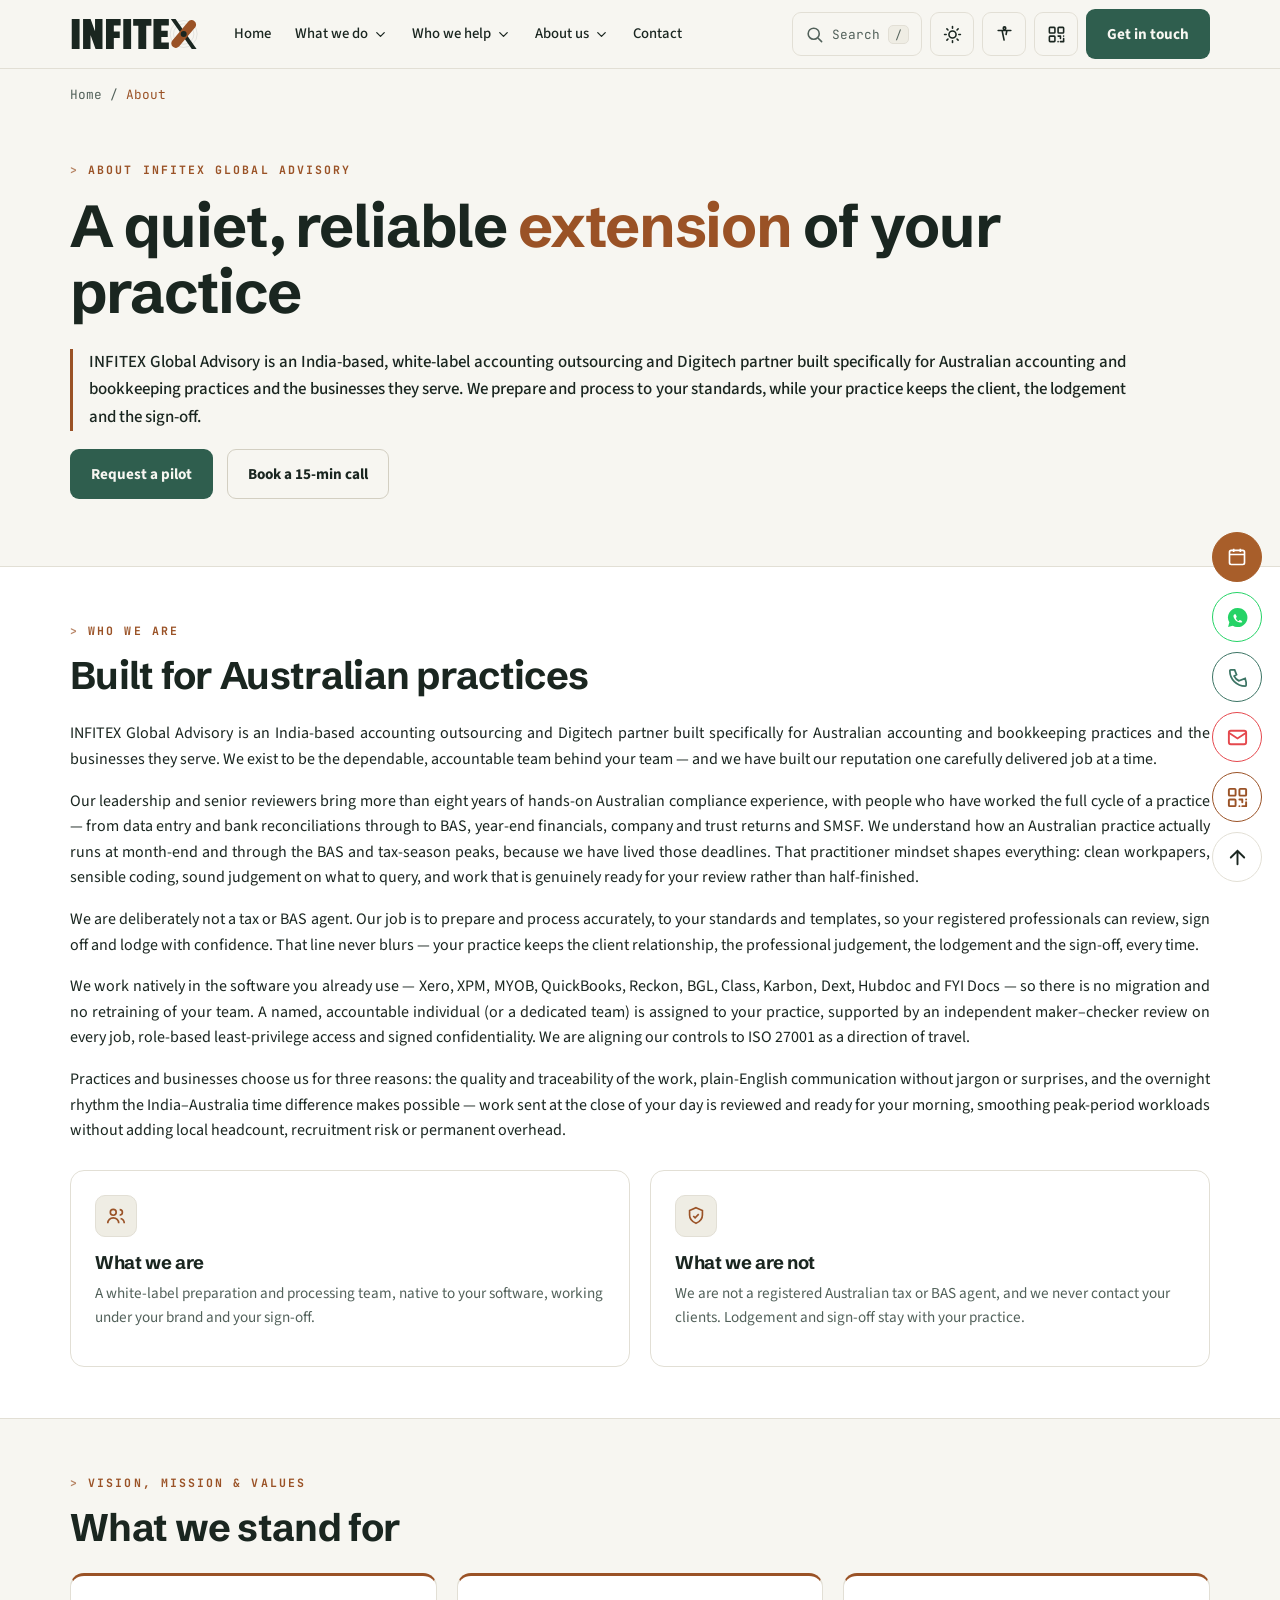
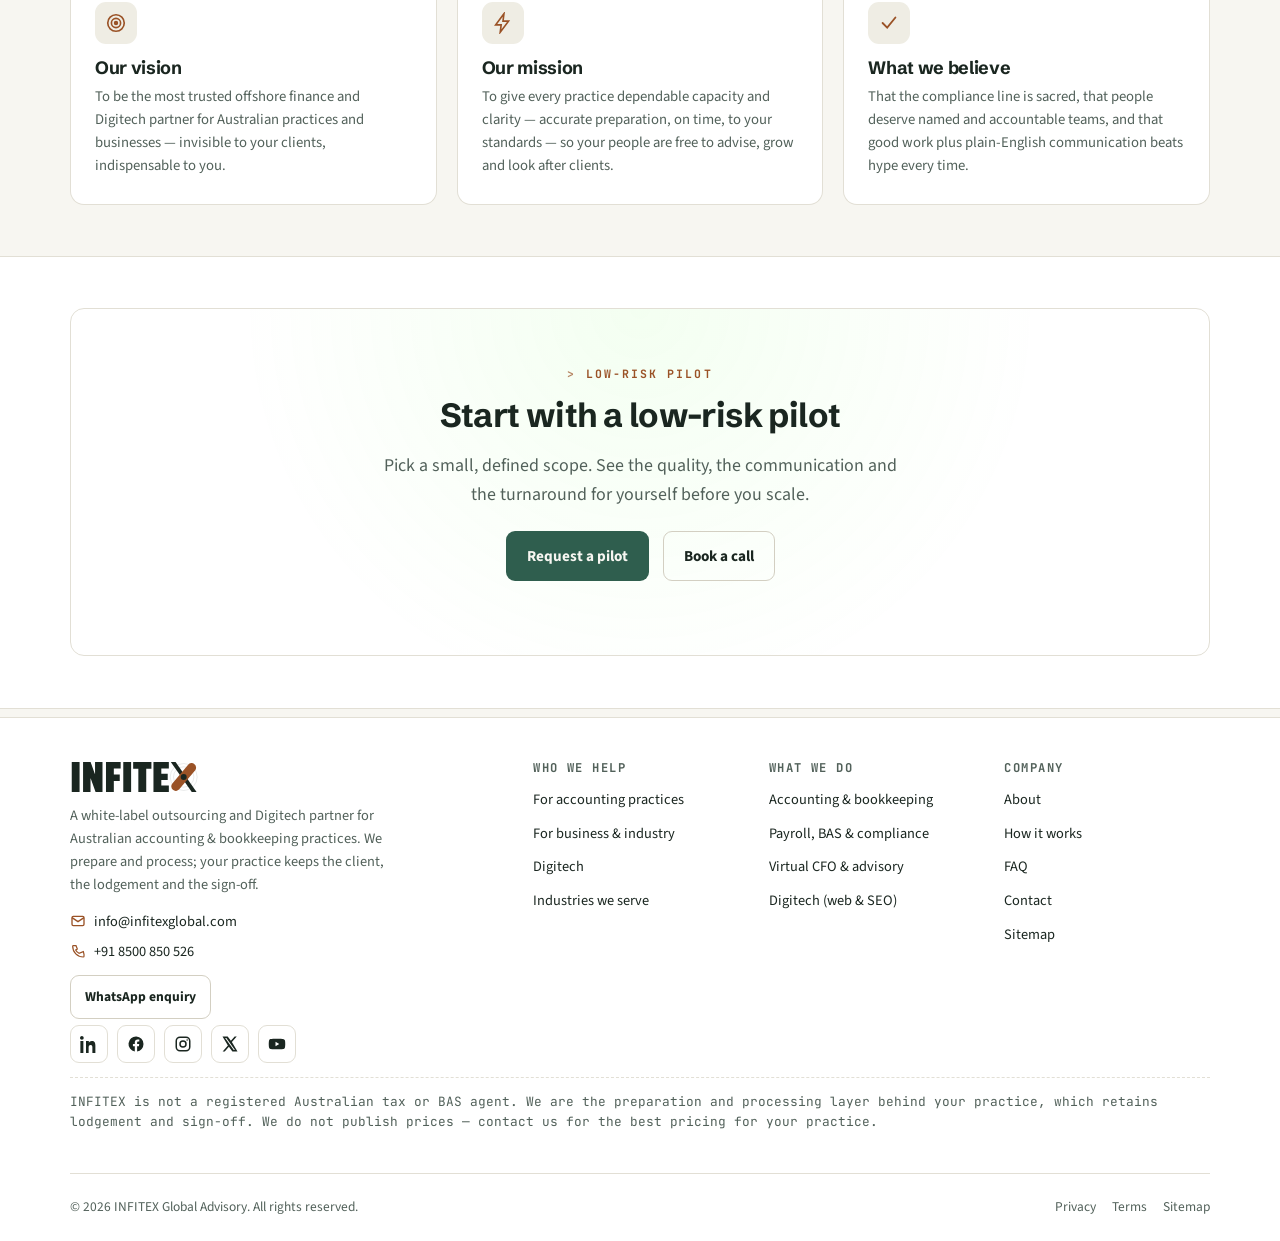
==== commit becc572b: "Add files via upload" ====
--- a/about.html
+++ b/about.html
@@ -1,4 +1,4 @@
-<!doctype html><html lang="en-AU"><head><meta charset="utf-8"><meta name="viewport" content="width=device-width,initial-scale=1,viewport-fit=cover"><title>About INFITEX Global Advisory | White-label accounting outsourcing</title><meta name="description" content="About INFITEX Global Advisory — an India-based, white-label accounting outsourcing and Digitech partner for Australian practices and businesses. Our vision, mission and values."><meta name="author" content="INFITEX Global Advisory"><meta name="robots" content="index,follow,max-image-preview:large,max-snippet:-1,max-video-preview:-1"><link rel="canonical" href="https://infitexglobal.com/about.html"><!-- SEO/GEO verification scaffold — replace PLACEHOLDER tokens after deploy --><meta name="google-site-verification" content="GOOGLE_SITE_VERIFICATION"><!-- <meta name="msvalidate.01" content="BING_SITE_VERIFICATION"> --><!-- <meta name="yandex-verification" content="YANDEX_SITE_VERIFICATION"> --><!-- <meta name="p:domain_verify" content="PINTEREST_SITE_VERIFICATION"> --><meta property="og:type" content="website"><meta property="og:site_name" content="INFITEX Global Advisory"><meta property="og:title" content="About INFITEX Global Advisory | White-label accounting outsourcing"><meta property="og:description" content="About INFITEX Global Advisory — an India-based, white-label accounting outsourcing and Digitech partner for Australian practices and businesses. Our vision, mission and values."><meta property="og:url" content="https://infitexglobal.com/about.html"><meta property="og:image" content="https://infitexglobal.com/og-image.png"><meta property="og:image:width" content="1200"><meta property="og:image:height" content="630"><meta property="og:image:alt" content="INFITEX Global Advisory — white-label accounting outsourcing for Australian practices"><meta property="og:locale" content="en_AU"><meta name="twitter:card" content="summary_large_image"><meta name="twitter:title" content="About INFITEX Global Advisory | White-label accounting outsourcing"><meta name="twitter:description" content="About INFITEX Global Advisory — an India-based, white-label accounting outsourcing and Digitech partner for Australian practices and businesses. Our vision, mission and values."><meta name="twitter:image" content="https://infitexglobal.com/og-image.png"><meta name="twitter:image:alt" content="INFITEX Global Advisory"><meta name="theme-color" content="#F7F6F1" media="(prefers-color-scheme: light)"><meta name="theme-color" content="#14211C" media="(prefers-color-scheme: dark)"><link rel="icon" href="favicon.svg" type="image/svg+xml"><link rel="apple-touch-icon" href="favicon.svg"><link rel="sitemap" type="application/xml" title="Sitemap" href="sitemap.xml"><script>(function(){try{var d=document.documentElement;var t=localStorage.getItem('ix-theme')||'light';d.setAttribute('data-theme',t);if(localStorage.getItem('ix-contrast')==='high')d.setAttribute('data-contrast','high');if(localStorage.getItem('ix-grayscale')==='on')d.setAttribute('data-grayscale','on');var ts=localStorage.getItem('ix-textstep');var s=[-2,0,2,4,6];if(ts!==null)d.style.setProperty('--type-scale-step',(s[parseInt(ts,10)]||0)+'px');}catch(e){}})();</script><link rel="preconnect" href="https://fonts.googleapis.com"><link rel="preconnect" href="https://fonts.gstatic.com" crossorigin><link href="https://fonts.googleapis.com/css2?family=Schibsted+Grotesk:wght@500;600;700;800&family=Source+Sans+3:ital,wght@0,400;0,600;1,400&family=JetBrains+Mono:wght@400;500;700&display=swap" rel="stylesheet"><link rel="stylesheet" href="styles.css"><script type="application/ld+json">{"@context":"https://schema.org","@graph":[{"@context":"https://schema.org","@type":"WebPage","@id":"https://infitexglobal.com/about.html#webpage","url":"https://infitexglobal.com/about.html","name":"About INFITEX Global Advisory | White-label accounting outsourcing","description":"About INFITEX Global Advisory — an India-based, white-label accounting outsourcing and Digitech partner for Australian practices and businesses. Our vision, mission and values.","inLanguage":"en-AU","isPartOf":{"@id":"https://infitexglobal.com/#website"},"about":{"@id":"https://infitexglobal.com/#organization"},"speakable":{"@type":"SpeakableSpecification","cssSelector":["h1",".answer-lede"]}},{"@context":"https://schema.org","@type":"ProfessionalService","@id":"https://infitexglobal.com/#organization","name":"INFITEX Global Advisory","alternateName":"INFITEX","slogan":"A finance team that works to your standards.","description":"INFITEX Global Advisory is an India-based, white-label accounting and bookkeeping outsourcing partner for Australian accounting practices and businesses, covering bookkeeping, payroll and STP, BAS and IAS, year-end financials, tax and SMSF, plus management reporting and Virtual CFO. The client practice always retains lodgement and sign-off. A Digitech division provides websites, business email and SEO.","url":"https://infitexglobal.com/","logo":"https://infitexglobal.com/logo.svg","image":"https://infitexglobal.com/og-image.png","email":"info@infitexglobal.com","telephone":"+91-8500-850-526","priceRange":"Contact for a tailored quote","currenciesAccepted":"AUD","areaServed":{"@type":"Country","name":"Australia"},"knowsLanguage":["en-AU","en"],"availableLanguage":["English"],"knowsAbout":["White-label accounting outsourcing","Bookkeeping","Bank reconciliations","Accounts payable and receivable","Payroll","Single Touch Payroll (STP)","BAS preparation","IAS preparation","Year-end financial statements","Company and trust tax returns","SMSF accounting","BGL","Class","Xero","XPM","MYOB","QuickBooks","Reckon","Karbon","Dext","Hubdoc","FYI Docs","Management reporting","Budgeting and forecasting","Cash-flow forecasting","Virtual CFO","Australian tax compliance"],"serviceType":["Accounting outsourcing","Bookkeeping outsourcing","Payroll outsourcing","BAS and IAS preparation","Virtual CFO","Management reporting","Web design and SEO (Digitech)"],"contactPoint":{"@type":"ContactPoint","contactType":"sales","email":"info@infitexglobal.com","telephone":"+91-8500-850-526","areaServed":"AU","availableLanguage":["en-AU","en"]},"address":{"@type":"PostalAddress","addressCountry":"IN"},"sameAs":["https://www.linkedin.com/company/infitexglobal","https://www.facebook.com/infitexglobal","https://www.instagram.com/infitexglobal","https://x.com/infitexglobal","https://www.youtube.com/@infitexglobal"]},{"@context":"https://schema.org","@type":"BreadcrumbList","itemListElement":[{"@type":"ListItem","position":1,"name":"Home","item":"https://infitexglobal.com/index.html"},{"@type":"ListItem","position":2,"name":"About","item":"https://infitexglobal.com/about.html"}]}]}</script></head><body><a class="skip-link" href="#main">Skip to content</a><header class="site-header"><div class="shell header-inner"><a class="brand" href="index.html" aria-label="INFITEX Global Advisory — home"><svg class="brand-logo" viewBox="0 0 309.3 72.0" role="img" aria-label="INFITEX" focusable="false"><g class="brand-word" transform="translate(0 72.00) scale(0.10465 -0.10465)"><g transform="translate(0.0 0)"><path d="M40 0V688H220V0Z"/></g><g transform="translate(260.0 0)"><path d="M327 0 216 310H211V0H40V688H213L309 421H315V688H486V0Z"/></g><g transform="translate(786.0 0)"><path d="M40 0V688H377V540H220V402H356V254H220V0Z"/></g><g transform="translate(1183.0 0)"><path d="M40 0V688H220V0Z"/></g><g transform="translate(1443.0 0)"><path d="M126 0V535H7V688H426V535H307V0Z"/></g><g transform="translate(1876.0 0)"><path d="M40 0V688H393V540H220V421H367V274H220V148H393V0Z"/></g></g><g class="brand-x"><g class="bx-ring" fill="none"><circle cx="273.11" cy="36.00" r="24.48"/><circle cx="273.11" cy="36.00" r="32.40"/></g><path class="bx-ink" d="M 242.15 0.00 L 253.67 0.00 L 304.07 72.00 L 292.55 72.00 Z"/><rect class="bx-acc" x="262.31" y="-4.32" width="21.60" height="80.64" rx="10.80" transform="rotate(40 273.11 36.00)"/><circle class="bx-dot" cx="273.11" cy="36.00" r="7.20"/></g></svg></a><nav class="nav" aria-label="Primary"><a class="nav-link" href="index.html">Home</a><div class="nav-item has-mega"><button type="button" class="nav-link nav-trigger" aria-expanded="false" aria-haspopup="true" aria-controls="mega-what-we-do">What we do<svg class="caret" viewBox="0 0 24 24" aria-hidden="true" focusable="false"><path d="M6 9l6 6 6-6" fill="none" stroke="currentColor" stroke-width="2" stroke-linecap="round" stroke-linejoin="round"/></svg></button><div class="mega-panel" id="mega-what-we-do" role="region" aria-label="What we do"><div class="mega-grid"><div class="mega-col"><p class="mega-h">Accounting & bookkeeping</p><ul><li><a href="outsourcing.html#scope"><span class="mega-t">Bookkeeping & reconciliations</span><span class="mega-d">Books kept accurate, coded and reconciled.</span></a></li><li><a href="outsourcing.html#scope"><span class="mega-t">Accounts payable & receivable</span><span class="mega-d">Bills, invoices and debtor follow-up.</span></a></li><li><a href="outsourcing.html#scope"><span class="mega-t">Year-end financials</span><span class="mega-d">Financial statements to your standards.</span></a></li><li><a href="outsourcing.html#scope"><span class="mega-t">Workpapers</span><span class="mega-d">Clean, traceable workpapers behind every job.</span></a></li></ul></div><div class="mega-col"><p class="mega-h">Payroll, BAS & compliance</p><ul><li><a href="outsourcing.html#scope"><span class="mega-t">Payroll & STP</span><span class="mega-d">Pay runs and Single Touch Payroll, ready to lodge.</span></a></li><li><a href="outsourcing.html#scope"><span class="mega-t">BAS / IAS preparation</span><span class="mega-d">Activity statements drafted for your sign-off.</span></a></li><li><a href="outsourcing.html#scope"><span class="mega-t">Company & trust tax returns</span><span class="mega-d">Returns prepared; your agent signs and lodges.</span></a></li><li><a href="outsourcing.html#scope"><span class="mega-t">SMSF accounts (BGL/Class)</span><span class="mega-d">Self-managed super fund accounts & workpapers.</span></a></li></ul></div><div class="mega-col"><p class="mega-h">Advisory & Virtual CFO</p><ul><li><a href="industry.html#vcfo"><span class="mega-t">Virtual CFO</span><span class="mega-d">Senior finance leadership, fractionally.</span></a></li><li><a href="industry.html#what"><span class="mega-t">Management accounts & reporting</span><span class="mega-d">Monthly, decision-ready reporting.</span></a></li><li><a href="industry.html#what"><span class="mega-t">Budgeting & forecasting</span><span class="mega-d">Budgets, rolling forecasts and scenarios.</span></a></li><li><a href="industry.html#vcfo"><span class="mega-t">Cash-flow management</span><span class="mega-d">13-week cash-flow and working-capital visibility.</span></a></li></ul></div><div class="mega-col"><p class="mega-h">Digitech</p><ul><li><a href="digitech.html#services"><span class="mega-t">Web design & build</span><span class="mega-d">Fast, accessible, mobile-first websites.</span></a></li><li><a href="digitech.html#services"><span class="mega-t">Domains, hosting & email</span><span class="mega-d">Set up and managed for you.</span></a></li><li><a href="digitech.html#services"><span class="mega-t">SEO & Google Business Profile</span><span class="mega-d">Be found by local clients.</span></a></li><li><a href="digitech.html#services"><span class="mega-t">Care & maintenance</span><span class="mega-d">Updates, backups and ongoing changes.</span></a></li></ul></div></div></div></div><div class="nav-item has-mega"><button type="button" class="nav-link nav-trigger" aria-expanded="false" aria-haspopup="true" aria-controls="mega-who-we-help">Who we help<svg class="caret" viewBox="0 0 24 24" aria-hidden="true" focusable="false"><path d="M6 9l6 6 6-6" fill="none" stroke="currentColor" stroke-width="2" stroke-linecap="round" stroke-linejoin="round"/></svg></button><div class="mega-panel" id="mega-who-we-help" role="region" aria-label="Who we help"><div class="mega-grid"><div class="mega-col"><p class="mega-h">By audience</p><ul><li><a href="outsourcing.html"><span class="mega-t">For accounting practices</span><span class="mega-d">White-label back office for your firm.</span></a></li><li><a href="industry.html"><span class="mega-t">For business & industry</span><span class="mega-d">A dedicated outsourced finance team.</span></a></li><li><a href="digitech.html"><span class="mega-t">Digitech</span><span class="mega-d">Web, email & SEO for client-facing growth.</span></a></li></ul></div><div class="mega-col"><p class="mega-h">Industries we serve</p><ul><li><a href="industry.html#industries"><span class="mega-t">Construction & trades</span><span class="mega-d">Job costing, payroll and BAS.</span></a></li><li><a href="industry.html#industries"><span class="mega-t">Retail & e-commerce</span><span class="mega-d">High-volume reconciliations and reporting.</span></a></li><li><a href="industry.html#industries"><span class="mega-t">Professional services</span><span class="mega-d">Clean books and management accounts.</span></a></li><li><a href="industry.html#industries"><span class="mega-t">Healthcare & allied health</span><span class="mega-d">Compliant bookkeeping and payroll.</span></a></li></ul></div></div></div></div><div class="nav-item has-mega"><button type="button" class="nav-link nav-trigger" aria-expanded="false" aria-haspopup="true" aria-controls="mega-about-us">About us<svg class="caret" viewBox="0 0 24 24" aria-hidden="true" focusable="false"><path d="M6 9l6 6 6-6" fill="none" stroke="currentColor" stroke-width="2" stroke-linecap="round" stroke-linejoin="round"/></svg></button><div class="mega-panel" id="mega-about-us" role="region" aria-label="About us"><div class="mega-grid"><div class="mega-col"><p class="mega-h">Company</p><ul><li><a href="about.html"><span class="mega-t">About INFITEX</span><span class="mega-d">A dependable extension of your team, native to your stack.</span></a></li><li><a href="about.html#vmb"><span class="mega-t">Vision, mission & values</span><span class="mega-d">What we stand for and how we work.</span></a></li></ul></div><div class="mega-col"><p class="mega-h">Proof & answers</p><ul><li><a href="index.html#testimonials"><span class="mega-t">Our stories</span><span class="mega-d">What practices and businesses say about us.</span></a></li><li><a href="index.html#faq"><span class="mega-t">FAQ</span><span class="mega-d">Honest answers on the compliance line, security and how we work.</span></a></li></ul></div></div></div></div><a class="nav-link" href="contact.html">Contact</a></nav><div class="header-tools"><button class="icon-btn search-btn" data-open-search aria-label="Search the site"><svg viewBox="0 0 24 24" fill="none" stroke="currentColor" stroke-width="2" stroke-linecap="round"><circle cx="11" cy="11" r="7"/><path d="M21 21l-4-4"/></svg><span>Search</span><kbd>/</kbd></button><button class="icon-btn" data-theme-toggle aria-label="Toggle light or dark theme" aria-pressed="false"><svg viewBox="0 0 24 24" fill="none" stroke="currentColor" stroke-width="2" stroke-linecap="round"><circle cx="12" cy="12" r="4.5"/><path d="M12 2v2M12 20v2M2 12h2M20 12h2M4.9 4.9l1.4 1.4M17.7 17.7l1.4 1.4M19.1 4.9l-1.4 1.4M6.3 17.7l-1.4 1.4"/></svg></button><button class="icon-btn" data-open-a11y aria-label="Open accessibility settings"><svg viewBox="0 0 24 24" fill="none" stroke="currentColor" stroke-width="2" stroke-linecap="round"><circle cx="12" cy="4" r="1.6"/><path d="M4 7h16M9 7l1 5 1.5 7M15 7l-1 5"/></svg></button><button class="icon-btn qr-header-btn" data-open-qr aria-label="Show QR code to save our contact" title="Save our contact (QR)"><svg viewBox="0 0 24 24" fill="none" stroke="currentColor" stroke-width="2" stroke-linecap="round" stroke-linejoin="round"><rect x="3" y="3" width="7" height="7" rx="1"/><rect x="14" y="3" width="7" height="7" rx="1"/><rect x="3" y="14" width="7" height="7" rx="1"/><path d="M14 14h3v3M21 14v.01M14 21h.01M17 21h4v-4M21 17v.01"/></svg></button><a class="btn btn-primary header-cta" href="contact.html">Get in touch</a><button class="icon-btn hamburger" data-open-nav aria-label="Open menu" aria-expanded="false"><svg viewBox="0 0 24 24" fill="none" stroke="currentColor" stroke-width="2" stroke-linecap="round"><path d="M3 6h18M3 12h18M3 18h18"/></svg></button></div></div></header><div class="mobile-nav" id="mobileNav" aria-hidden="true"><div class="mobile-nav-top"><a class="brand" href="index.html" aria-label="INFITEX home"><svg class="brand-logo" viewBox="0 0 309.3 72.0" role="img" aria-label="INFITEX" focusable="false"><g class="brand-word" transform="translate(0 72.00) scale(0.10465 -0.10465)"><g transform="translate(0.0 0)"><path d="M40 0V688H220V0Z"/></g><g transform="translate(260.0 0)"><path d="M327 0 216 310H211V0H40V688H213L309 421H315V688H486V0Z"/></g><g transform="translate(786.0 0)"><path d="M40 0V688H377V540H220V402H356V254H220V0Z"/></g><g transform="translate(1183.0 0)"><path d="M40 0V688H220V0Z"/></g><g transform="translate(1443.0 0)"><path d="M126 0V535H7V688H426V535H307V0Z"/></g><g transform="translate(1876.0 0)"><path d="M40 0V688H393V540H220V421H367V274H220V148H393V0Z"/></g></g><g class="brand-x"><g class="bx-ring" fill="none"><circle cx="273.11" cy="36.00" r="24.48"/><circle cx="273.11" cy="36.00" r="32.40"/></g><path class="bx-ink" d="M 242.15 0.00 L 253.67 0.00 L 304.07 72.00 L 292.55 72.00 Z"/><rect class="bx-acc" x="262.31" y="-4.32" width="21.60" height="80.64" rx="10.80" transform="rotate(40 273.11 36.00)"/><circle class="bx-dot" cx="273.11" cy="36.00" r="7.20"/></g></svg></a><button class="icon-btn" data-close-nav aria-label="Close menu"><svg viewBox="0 0 24 24" fill="none" stroke="currentColor" stroke-width="2" stroke-linecap="round"><path d="M6 6l12 12M18 6L6 18"/></svg></button></div><nav aria-label="Mobile"><a class="m-link" href="index.html">Home</a><div class="m-acc"><button type="button" class="m-acc-btn" aria-expanded="false" aria-controls="macc-what-we-do">What we do<svg class="caret" viewBox="0 0 24 24" aria-hidden="true" focusable="false"><path d="M6 9l6 6 6-6" fill="none" stroke="currentColor" stroke-width="2" stroke-linecap="round" stroke-linejoin="round"/></svg></button><div class="m-acc-panel" id="macc-what-we-do"><p class="m-group">Accounting & bookkeeping</p><a class="m-sublink" href="outsourcing.html#scope">Bookkeeping & reconciliations</a><a class="m-sublink" href="outsourcing.html#scope">Accounts payable & receivable</a><a class="m-sublink" href="outsourcing.html#scope">Year-end financials</a><a class="m-sublink" href="outsourcing.html#scope">Workpapers</a><p class="m-group">Payroll, BAS & compliance</p><a class="m-sublink" href="outsourcing.html#scope">Payroll & STP</a><a class="m-sublink" href="outsourcing.html#scope">BAS / IAS preparation</a><a class="m-sublink" href="outsourcing.html#scope">Company & trust tax returns</a><a class="m-sublink" href="outsourcing.html#scope">SMSF accounts (BGL/Class)</a><p class="m-group">Advisory & Virtual CFO</p><a class="m-sublink" href="industry.html#vcfo">Virtual CFO</a><a class="m-sublink" href="industry.html#what">Management accounts & reporting</a><a class="m-sublink" href="industry.html#what">Budgeting & forecasting</a><a class="m-sublink" href="industry.html#vcfo">Cash-flow management</a><p class="m-group">Digitech</p><a class="m-sublink" href="digitech.html#services">Web design & build</a><a class="m-sublink" href="digitech.html#services">Domains, hosting & email</a><a class="m-sublink" href="digitech.html#services">SEO & Google Business Profile</a><a class="m-sublink" href="digitech.html#services">Care & maintenance</a></div></div><div class="m-acc"><button type="button" class="m-acc-btn" aria-expanded="false" aria-controls="macc-who-we-help">Who we help<svg class="caret" viewBox="0 0 24 24" aria-hidden="true" focusable="false"><path d="M6 9l6 6 6-6" fill="none" stroke="currentColor" stroke-width="2" stroke-linecap="round" stroke-linejoin="round"/></svg></button><div class="m-acc-panel" id="macc-who-we-help"><p class="m-group">By audience</p><a class="m-sublink" href="outsourcing.html">For accounting practices</a><a class="m-sublink" href="industry.html">For business & industry</a><a class="m-sublink" href="digitech.html">Digitech</a><p class="m-group">Industries we serve</p><a class="m-sublink" href="industry.html#industries">Construction & trades</a><a class="m-sublink" href="industry.html#industries">Retail & e-commerce</a><a class="m-sublink" href="industry.html#industries">Professional services</a><a class="m-sublink" href="industry.html#industries">Healthcare & allied health</a></div></div><div class="m-acc"><button type="button" class="m-acc-btn" aria-expanded="false" aria-controls="macc-about-us">About us<svg class="caret" viewBox="0 0 24 24" aria-hidden="true" focusable="false"><path d="M6 9l6 6 6-6" fill="none" stroke="currentColor" stroke-width="2" stroke-linecap="round" stroke-linejoin="round"/></svg></button><div class="m-acc-panel" id="macc-about-us"><p class="m-group">Company</p><a class="m-sublink" href="about.html">About INFITEX</a><a class="m-sublink" href="about.html#vmb">Vision, mission & values</a><p class="m-group">Proof & answers</p><a class="m-sublink" href="index.html#testimonials">Our stories</a><a class="m-sublink" href="index.html#faq">FAQ</a></div></div><a class="m-link" href="contact.html">Contact</a></nav><div style="margin-top:24px;display:flex;gap:10px;flex-wrap:wrap"><button class="btn btn-ghost" data-open-wa>WhatsApp us</button><a class="btn btn-primary" href="contact.html">Get in touch</a></div></div><main id="main"><div class="shell"><nav class="crumbs" aria-label="Breadcrumb"><a href="index.html">Home</a> / <span>About</span></nav></div><section class="hero"><div class="shell"><span class="eyebrow">About INFITEX Global Advisory</span><h1>A quiet, reliable <span class="accent">extension</span> of your practice</h1><p class="answer-lede">INFITEX Global Advisory is an India-based, white-label accounting outsourcing and Digitech partner built specifically for Australian accounting and bookkeeping practices and the businesses they serve. We prepare and process to your standards, while your practice keeps the client, the lodgement and the sign-off.</p><div class="hero-cta"><a class="btn btn-primary" href="contact.html">Request a pilot</a><a class="btn btn-ghost" data-booking href="contact.html">Book a 15-min call</a></div></div></section><section class="section alt" id="about" aria-labelledby="about-title"><div class="shell"><div class="section-head"><span class="eyebrow">Who we are</span><h2 class="section-title" id="about-title">Built for Australian practices</h2></div><div class="about-prose prose"><p>INFITEX Global Advisory is an India-based accounting outsourcing and Digitech partner built specifically for Australian accounting and bookkeeping practices and the businesses they serve. We exist to be the dependable, accountable team behind your team — and we have built our reputation one carefully delivered job at a time.</p><p>Our leadership and senior reviewers bring more than eight years of hands-on Australian compliance experience, with people who have worked the full cycle of a practice — from data entry and bank reconciliations through to BAS, year-end financials, company and trust returns and SMSF. We understand how an Australian practice actually runs at month-end and through the BAS and tax-season peaks, because we have lived those deadlines. That practitioner mindset shapes everything: clean workpapers, sensible coding, sound judgement on what to query, and work that is genuinely ready for your review rather than half-finished.</p><p>We are deliberately not a tax or BAS agent. Our job is to prepare and process accurately, to your standards and templates, so your registered professionals can review, sign off and lodge with confidence. That line never blurs — your practice keeps the client relationship, the professional judgement, the lodgement and the sign-off, every time.</p><p>We work natively in the software you already use — Xero, XPM, MYOB, QuickBooks, Reckon, BGL, Class, Karbon, Dext, Hubdoc and FYI Docs — so there is no migration and no retraining of your team. A named, accountable individual (or a dedicated team) is assigned to your practice, supported by an independent maker–checker review on every job, role-based least-privilege access and signed confidentiality. We are aligning our controls to ISO 27001 as a direction of travel.</p><p>Practices and businesses choose us for three reasons: the quality and traceability of the work, plain-English communication without jargon or surprises, and the overnight rhythm the India–Australia time difference makes possible — work sent at the close of your day is reviewed and ready for your morning, smoothing peak-period workloads without adding local headcount, recruitment risk or permanent overhead.</p></div><div class="grid grid-2 about-cards"><div class="card"><div class="ico"><svg viewBox="0 0 24 24" fill="none" stroke="currentColor" stroke-width="1.8"><circle cx="9" cy="8" r="3.2"/><path d="M3 20a6 6 0 0 1 12 0M16 5a3 3 0 0 1 0 6M21 20a5.5 5.5 0 0 0-4-5.3"/></svg></div><h3>What we are</h3><p>A white-label preparation and processing team, native to your software, working under your brand and your sign-off.</p></div><div class="card"><div class="ico"><svg viewBox="0 0 24 24" fill="none" stroke="currentColor" stroke-width="1.8"><path d="M12 3l7 3v5c0 4.4-3 7.4-7 9-4-1.6-7-4.6-7-9V6l7-3z"/><path d="M9 12l2 2 4-4"/></svg></div><h3>What we are not</h3><p>We are not a registered Australian tax or BAS agent, and we never contact your clients. Lodgement and sign-off stay with your practice.</p></div></div></div></section><section class="section" id="vmb" aria-labelledby="vmb-title"><div class="shell"><div class="section-head"><span class="eyebrow">Vision, mission &amp; values</span><h2 class="section-title" id="vmb-title">What we stand for</h2></div><div class="vmb-grid"><article class="vmb-card"><div class="ico"><svg viewBox="0 0 24 24" fill="none" stroke="currentColor" stroke-width="1.8"><circle cx="12" cy="12" r="9"/><circle cx="12" cy="12" r="5"/><circle cx="12" cy="12" r="1.5" fill="currentColor"/></svg></div><h3>Our vision</h3><p>To be the most trusted offshore finance and Digitech partner for Australian practices and businesses — invisible to your clients, indispensable to you.</p></article><article class="vmb-card"><div class="ico"><svg viewBox="0 0 24 24" fill="none" stroke="currentColor" stroke-width="1.8"><path d="M13 2L4 14h6l-1 8 9-12h-6l1-8Z"/></svg></div><h3>Our mission</h3><p>To give every practice dependable capacity and clarity — accurate preparation, on time, to your standards — so your people are free to advise, grow and look after clients.</p></article><article class="vmb-card"><div class="ico"><svg viewBox="0 0 24 24" fill="none" stroke="currentColor" stroke-width="2" stroke-linecap="round"><path d="M5 12l5 5 9-11"/></svg></div><h3>What we believe</h3><p>That the compliance line is sacred, that people deserve named and accountable teams, and that good work plus plain-English communication beats hype every time.</p></article></div></div></section><section class="section alt" id="cta"><div class="shell"><div class="cta-band"><span class="eyebrow">Low-risk pilot</span><h2 data-tw>Start with a low-risk pilot</h2><p class="lead" style="margin-inline:auto;max-width:60ch" data-tw>Pick a small, defined scope. See the quality, the communication and the turnaround for yourself before you scale.</p><div class="hero-cta"><a class="btn btn-primary" href="contact.html">Request a pilot</a><a class="btn btn-ghost" data-booking href="contact.html">Book a call</a></div></div></div></section></main><dialog id="a11yDialog" aria-label="Accessibility settings"><div class="dialog-card"><div class="dialog-head"><h2>Accessibility</h2><button class="icon-btn" data-close aria-label="Close"><svg viewBox="0 0 24 24" fill="none" stroke="currentColor" stroke-width="2" stroke-linecap="round"><path d="M6 6l12 12M18 6L6 18"/></svg></button></div><div class="dialog-body"><div class="form-row"><label class="lbl">Text size</label><div style="display:flex;gap:8px"><button class="btn btn-ghost" data-text="dec" aria-label="Decrease text size">A–</button><button class="btn btn-ghost" data-text="reset" aria-label="Reset text size">Reset</button><button class="btn btn-ghost" data-text="inc" aria-label="Increase text size">A+</button></div></div><div class="form-row"><label class="lbl">Theme</label><button class="btn btn-ghost" data-theme-toggle aria-pressed="false"><span data-theme-label>Light</span> mode</button></div><div class="form-row"><label class="lbl">High contrast</label><button class="btn btn-ghost" data-contrast-toggle aria-pressed="false">Toggle high contrast</button></div><div class="form-row"><label class="lbl">Grayscale</label><button class="btn btn-ghost" data-gray-toggle aria-pressed="false">Toggle grayscale</button></div><p class="form-note">Your preferences are saved on this device.</p></div></div></dialog><dialog id="waDialog" aria-label="WhatsApp enquiry"><div class="dialog-card"><form id="waForm" novalidate><div class="dialog-head"><h2>WhatsApp enquiry</h2><button type="button" class="icon-btn" data-close aria-label="Close"><svg viewBox="0 0 24 24" fill="none" stroke="currentColor" stroke-width="2" stroke-linecap="round"><path d="M6 6l12 12M18 6L6 18"/></svg></button></div><div class="dialog-body"><p class="form-note" style="margin-bottom:16px">We'll draft a tidy message and open WhatsApp for you to send.</p><div class="form-row"><label class="lbl" for="wa-name">Name <span class="req">*</span></label><input class="input" id="wa-name" name="name" type="text" autocomplete="name" required><span class="field-err">Please enter your name (letters, at least 2 characters).</span></div><div class="form-row"><label class="lbl" for="wa-email">Work email <span class="req">*</span></label><input class="input" id="wa-email" name="email" type="email" autocomplete="email" inputmode="email" required><span class="field-err">Please enter a valid email address.</span></div><div class="form-row"><label class="lbl" for="wa-mobile">Mobile <span class="req">*</span></label><div class="tel-wrap"><div class="cc-combo" data-cc><input class="cc-input" type="text" inputmode="tel" aria-label="Country dialing code" value="+61" autocomplete="off"><div class="cc-list" role="listbox" aria-label="Country dialing codes"></div></div><input class="input tel-num" id="wa-mobile" name="mobile_local" type="tel" inputmode="numeric" maxlength="10" placeholder="4XX XXX XXX" aria-label="Mobile number (10 digits)"></div><span class="field-err">Enter a 10-digit mobile number (digits only).</span></div><div class="form-row"><label class="lbl" for="wa-company">Business name <span class="req">*</span></label><input class="input" id="wa-company" name="company" type="text" autocomplete="organization" required><span class="field-err">Please enter your business name.</span></div><div class="form-row"><label class="lbl" for="wa-interest">Enquiring about</label><select class="input" id="wa-interest" name="interest"><option value="">Choose a topic…</option><option>Accounting outsourcing</option><option>Bookkeeping &amp; reconciliations</option><option>Payroll &amp; STP</option><option>BAS / IAS preparation</option><option>Year-end financials &amp; tax</option><option>SMSF accounts</option><option>A low-risk pilot</option><option>Digitech (website / SEO)</option><option>Something else</option></select></div><div class="form-row"><label class="lbl" for="wa-message">Message</label><textarea class="input" id="wa-message" name="message" placeholder="A line or two about your practice and what you need help with."></textarea><span class="field-err">Please add a short message (at least 10 characters).</span></div><input type="text" class="hp" name="botcheck" tabindex="-1" autocomplete="off" aria-hidden="true"><p class="form-status" id="waStatus" role="status"></p></div><div class="dialog-foot"><button type="button" class="btn btn-ghost" data-close>Cancel</button><button type="submit" class="btn btn-primary">Draft &amp; open WhatsApp</button></div></form></div></dialog><dialog id="mailDialog" aria-label="Email enquiry"><div class="dialog-card"><form id="mailForm" novalidate><div class="dialog-head"><h2>Email enquiry</h2><button type="button" class="icon-btn" data-close aria-label="Close"><svg viewBox="0 0 24 24" fill="none" stroke="currentColor" stroke-width="2" stroke-linecap="round"><path d="M6 6l12 12M18 6L6 18"/></svg></button></div><div class="dialog-body"><p class="form-note" style="margin-bottom:16px">We'll draft a tidy email and open your mail app for you to send.</p><div class="form-row"><label class="lbl" for="mail-name">Name <span class="req">*</span></label><input class="input" id="mail-name" name="name" type="text" autocomplete="name" required><span class="field-err">Please enter your name (letters, at least 2 characters).</span></div><div class="form-row"><label class="lbl" for="mail-email">Work email <span class="req">*</span></label><input class="input" id="mail-email" name="email" type="email" autocomplete="email" inputmode="email" required><span class="field-err">Please enter a valid email address.</span></div><div class="form-row"><label class="lbl" for="mail-mobile">Mobile <span class="req">*</span></label><div class="tel-wrap"><div class="cc-combo" data-cc><input class="cc-input" type="text" inputmode="tel" aria-label="Country dialing code" value="+61" autocomplete="off"><div class="cc-list" role="listbox" aria-label="Country dialing codes"></div></div><input class="input tel-num" id="mail-mobile" name="mobile_local" type="tel" inputmode="numeric" maxlength="10" placeholder="4XX XXX XXX" aria-label="Mobile number (10 digits)"></div><span class="field-err">Enter a 10-digit mobile number (digits only).</span></div><div class="form-row"><label class="lbl" for="mail-company">Business name <span class="req">*</span></label><input class="input" id="mail-company" name="company" type="text" autocomplete="organization" required><span class="field-err">Please enter your business name.</span></div><div class="form-row"><label class="lbl" for="mail-interest">Enquiring about</label><select class="input" id="mail-interest" name="interest"><option value="">Choose a topic…</option><option>Accounting outsourcing</option><option>Bookkeeping &amp; reconciliations</option><option>Payroll &amp; STP</option><option>BAS / IAS preparation</option><option>Year-end financials &amp; tax</option><option>SMSF accounts</option><option>A low-risk pilot</option><option>Digitech (website / SEO)</option><option>Something else</option></select></div><div class="form-row"><label class="lbl" for="mail-message">Message</label><textarea class="input" id="mail-message" name="message" placeholder="A line or two about your practice and what you need help with."></textarea><span class="field-err">Please add a short message (at least 10 characters).</span></div><input type="text" class="hp" name="botcheck" tabindex="-1" autocomplete="off" aria-hidden="true"><p class="form-status" id="mailStatus" role="status"></p></div><div class="dialog-foot"><button type="button" class="btn btn-ghost" data-close>Cancel</button><button type="submit" class="btn btn-primary">Draft &amp; open email</button></div></form></div></dialog><dialog id="qrDialog" aria-label="Save our contact"><div class="dialog-card qr-dialog-card"><div class="dialog-head"><h2>Save our contact</h2><button type="button" class="icon-btn" data-close aria-label="Close"><svg viewBox="0 0 24 24" fill="none" stroke="currentColor" stroke-width="2" stroke-linecap="round"><path d="M6 6l12 12M18 6L6 18"/></svg></button></div><div class="dialog-body" style="text-align:center"><p class="form-note" style="margin-bottom:16px">Scan with your phone camera — iPhone or Android — to save INFITEX Global Advisory to your contacts.</p><div class="qr-dialog-img"><img src="infitex-contact-qr.svg" alt="QR code to save INFITEX Global Advisory contact details" width="220" height="220"></div><p class="form-note" style="margin-top:14px">Or reach us directly:<br><a href="mailto:info@infitexglobal.com">info@infitexglobal.com</a> · <a href="tel:+918500850526">+91 8500 850 526</a></p></div></div></dialog><div class="search-overlay" id="searchOverlay" aria-hidden="true" role="dialog" aria-label="Search"><div class="search-panel"><div class="search-input-row"><svg viewBox="0 0 24 24" fill="none" stroke="currentColor" stroke-width="2" stroke-linecap="round"><circle cx="11" cy="11" r="7"/><path d="M21 21l-4-4"/></svg><input id="searchInput" type="text" placeholder="Search pages, services, FAQs…" aria-label="Search" autocomplete="off"></div><div class="search-results" id="searchResults"></div><div class="search-foot"><span>Up / Down to navigate</span><span>Enter to open</span><span>Esc to close</span></div></div></div><div class="fab"><a class="fab-cta" data-booking href="contact.html" data-fab-label="Book a 15-min call" role="button" aria-label="Book a 15-min call"><svg viewBox="0 0 24 24" fill="none" stroke="currentColor" stroke-width="2"><rect x="3" y="4" width="18" height="17" rx="2"/><path d="M3 9h18M8 2v4M16 2v4"/></svg></a><a class="wa" href="#" data-open-wa data-fab-label="WhatsApp us" role="button" aria-label="WhatsApp us"><svg viewBox="0 0 24 24" fill="currentColor"><path d="M12 2a9.9 9.9 0 0 0-8.5 15l-1.3 4.8 4.9-1.3A10 10 0 1 0 12 2Zm5.6 14.1c-.2.6-1.2 1.2-1.7 1.2s-1 .2-3.3-.7-3.7-3.2-3.8-3.4-1-1.3-1-2.4.6-1.7.8-1.9.4-.3.6-.3h.5c.2 0 .4 0 .6.5l.8 1.9c.1.2.1.4 0 .5l-.3.5-.4.4c-.1.1-.3.3-.1.5l.9 1.4c.6.9 1.4 1.2 1.6 1.3s.4.1.5 0l.7-.8c.2-.2.3-.2.5-.1l1.7.8c.2.1.4.2.4.3.1.2.1.7-.1 1.3Z"/></svg></a><button class="mailfab" data-open-mail data-fab-label="Email us" aria-label="Email us"><svg viewBox="0 0 24 24" fill="none" stroke="currentColor" stroke-width="2"><rect x="3" y="5" width="18" height="14" rx="2"/><path d="M3 7l9 6 9-6"/></svg></button><button id="backTop" aria-label="Back to top"><svg viewBox="0 0 24 24" fill="none" stroke="currentColor" stroke-width="2" stroke-linecap="round"><path d="M12 19V5M5 12l7-7 7 7"/></svg></button></div><footer class="site-footer"><div class="shell"><div class="footer-top"><div class="footer-brand"><a class="brand" href="index.html" aria-label="INFITEX home"><svg class="brand-logo" viewBox="0 0 309.3 72.0" role="img" aria-label="INFITEX" focusable="false"><g class="brand-word" transform="translate(0 72.00) scale(0.10465 -0.10465)"><g transform="translate(0.0 0)"><path d="M40 0V688H220V0Z"/></g><g transform="translate(260.0 0)"><path d="M327 0 216 310H211V0H40V688H213L309 421H315V688H486V0Z"/></g><g transform="translate(786.0 0)"><path d="M40 0V688H377V540H220V402H356V254H220V0Z"/></g><g transform="translate(1183.0 0)"><path d="M40 0V688H220V0Z"/></g><g transform="translate(1443.0 0)"><path d="M126 0V535H7V688H426V535H307V0Z"/></g><g transform="translate(1876.0 0)"><path d="M40 0V688H393V540H220V421H367V274H220V148H393V0Z"/></g></g><g class="brand-x"><g class="bx-ring" fill="none"><circle cx="273.11" cy="36.00" r="24.48"/><circle cx="273.11" cy="36.00" r="32.40"/></g><path class="bx-ink" d="M 242.15 0.00 L 253.67 0.00 L 304.07 72.00 L 292.55 72.00 Z"/><rect class="bx-acc" x="262.31" y="-4.32" width="21.60" height="80.64" rx="10.80" transform="rotate(40 273.11 36.00)"/><circle class="bx-dot" cx="273.11" cy="36.00" r="7.20"/></g></svg></a><p class="footer-blurb">A white-label outsourcing and Digitech partner for Australian accounting &amp; bookkeeping practices. We prepare and process; your practice keeps the client, the lodgement and the sign-off.</p><ul class="footer-contact"><li><svg viewBox="0 0 24 24" fill="none" stroke="currentColor" stroke-width="2"><rect x="3" y="5" width="18" height="14" rx="2"/><path d="M3 7l9 6 9-6"/></svg><a href="mailto:info@infitexglobal.com">info@infitexglobal.com</a></li><li><svg viewBox="0 0 24 24" fill="none" stroke="currentColor" stroke-width="1.8"><path d="M5 4h4l2 5-2.5 1.5a11 11 0 0 0 5 5L20 13l1 4v3a1 1 0 0 1-1 1A16 16 0 0 1 4 5a1 1 0 0 1 1-1Z"/></svg><a href="tel:+918500850526">+91 8500 850 526</a></li></ul><button class="btn btn-ghost btn-sm" data-open-wa>WhatsApp enquiry</button><div class="socials"><a href="https://www.linkedin.com/company/infitexglobal" aria-label="INFITEX on LinkedIn" rel="me noopener" target="_blank"><svg viewBox="0 0 24 24" fill="currentColor"><path d="M4.98 3.5A2.5 2.5 0 1 1 0 3.5a2.5 2.5 0 0 1 4.98 0ZM.5 8h4V24h-4V8Zm7.5 0h3.8v2.2h.1c.5-1 1.8-2.2 3.8-2.2 4 0 4.8 2.6 4.8 6V24h-4v-6.9c0-1.7 0-3.8-2.3-3.8s-2.7 1.8-2.7 3.7V24H8V8Z"/></svg></a><a href="https://www.facebook.com/infitexglobal" aria-label="INFITEX on Facebook" rel="me noopener" target="_blank"><svg viewBox="0 0 24 24" fill="currentColor"><path d="M22 12a10 10 0 1 0-11.6 9.9v-7H7.9V12h2.5V9.8c0-2.5 1.5-3.9 3.8-3.9 1.1 0 2.2.2 2.2.2v2.5h-1.3c-1.2 0-1.6.8-1.6 1.6V12h2.8l-.4 2.9h-2.4v7A10 10 0 0 0 22 12Z"/></svg></a><a href="https://www.instagram.com/infitexglobal" aria-label="INFITEX on Instagram" rel="me noopener" target="_blank"><svg viewBox="0 0 24 24" fill="none" stroke="currentColor" stroke-width="2"><rect x="3" y="3" width="18" height="18" rx="5"/><circle cx="12" cy="12" r="4"/><circle cx="17.5" cy="6.5" r="1" fill="currentColor" stroke="none"/></svg></a><a href="https://x.com/infitexglobal" aria-label="INFITEX on X" rel="me noopener" target="_blank"><svg viewBox="0 0 24 24" fill="currentColor"><path d="M18.2 2H21l-6.5 7.4L22 22h-6.8l-4.7-6.2L5 22H2.2l7-8L2 2h6.9l4.3 5.7L18.2 2Zm-1.2 18h1.5L7.1 3.9H5.5L17 20Z"/></svg></a><a href="https://www.youtube.com/@infitexglobal" aria-label="INFITEX on YouTube" rel="me noopener" target="_blank"><svg viewBox="0 0 24 24" fill="currentColor"><path d="M23 12s0-3.2-.4-4.7a2.5 2.5 0 0 0-1.8-1.8C19.3 5 12 5 12 5s-7.3 0-8.8.4A2.5 2.5 0 0 0 1.4 7.2C1 8.8 1 12 1 12s0 3.2.4 4.7a2.5 2.5 0 0 0 1.8 1.8C4.7 19 12 19 12 19s7.3 0 8.8-.4a2.5 2.5 0 0 0 1.8-1.8C23 15.2 23 12 23 12ZM10 15V9l5 3-5 3Z"/></svg></a></div></div><div class="footer-cols"><div class="footer-col"><h4>Who we help</h4><ul><li><a href="outsourcing.html">For accounting practices</a></li><li><a href="industry.html">For business &amp; industry</a></li><li><a href="digitech.html">Digitech</a></li><li><a href="industry.html#industries">Industries we serve</a></li></ul></div><div class="footer-col"><h4>What we do</h4><ul><li><a href="outsourcing.html#scope">Accounting &amp; bookkeeping</a></li><li><a href="outsourcing.html#scope">Payroll, BAS &amp; compliance</a></li><li><a href="industry.html#vcfo">Virtual CFO &amp; advisory</a></li><li><a href="digitech.html#services">Digitech (web &amp; SEO)</a></li></ul></div><div class="footer-col"><h4>Company</h4><ul><li><a href="about.html">About</a></li><li><a href="outsourcing.html#how">How it works</a></li><li><a href="index.html#faq">FAQ</a></li><li><a href="contact.html">Contact</a></li><li><a href="sitemap.html">Sitemap</a></li></ul></div></div></div><p class="compliance-line">INFITEX is not a registered Australian tax or BAS agent. We are the preparation and processing layer behind your practice, which retains lodgement and sign-off. We do not publish prices — contact us for the best pricing for your practice.</p><div class="footer-bottom"><span>&copy; <span data-year>2026</span> INFITEX Global Advisory. All rights reserved.</span><span class="footer-legal"><a href="privacy.html">Privacy</a><a href="terms.html">Terms</a><a href="sitemap.html">Sitemap</a></span></div></div></footer><script>window.INFITEX_SEARCH=[
+<!doctype html><html lang="en-AU"><head><meta charset="utf-8"><meta name="viewport" content="width=device-width,initial-scale=1,viewport-fit=cover"><title>About INFITEX Global Advisory | White-label accounting outsourcing</title><meta name="description" content="About INFITEX Global Advisory — an India-based, white-label accounting outsourcing and Digitech partner for Australian practices and businesses. Our vision, mission and values."><meta name="author" content="INFITEX Global Advisory"><meta name="robots" content="index,follow,max-image-preview:large,max-snippet:-1,max-video-preview:-1"><link rel="canonical" href="https://infitexglobal.com/about.html"><!-- SEO/GEO verification scaffold — replace PLACEHOLDER tokens after deploy --><meta name="google-site-verification" content="GOOGLE_SITE_VERIFICATION"><!-- <meta name="msvalidate.01" content="BING_SITE_VERIFICATION"> --><!-- <meta name="yandex-verification" content="YANDEX_SITE_VERIFICATION"> --><!-- <meta name="p:domain_verify" content="PINTEREST_SITE_VERIFICATION"> --><meta property="og:type" content="website"><meta property="og:site_name" content="INFITEX Global Advisory"><meta property="og:title" content="About INFITEX Global Advisory | White-label accounting outsourcing"><meta property="og:description" content="About INFITEX Global Advisory — an India-based, white-label accounting outsourcing and Digitech partner for Australian practices and businesses. Our vision, mission and values."><meta property="og:url" content="https://infitexglobal.com/about.html"><meta property="og:image" content="https://infitexglobal.com/og-image.png"><meta property="og:image:width" content="1200"><meta property="og:image:height" content="630"><meta property="og:image:alt" content="INFITEX Global Advisory — white-label accounting outsourcing for Australian practices"><meta property="og:locale" content="en_AU"><meta name="twitter:card" content="summary_large_image"><meta name="twitter:title" content="About INFITEX Global Advisory | White-label accounting outsourcing"><meta name="twitter:description" content="About INFITEX Global Advisory — an India-based, white-label accounting outsourcing and Digitech partner for Australian practices and businesses. Our vision, mission and values."><meta name="twitter:image" content="https://infitexglobal.com/og-image.png"><meta name="twitter:image:alt" content="INFITEX Global Advisory"><meta name="theme-color" content="#F7F6F1" media="(prefers-color-scheme: light)"><meta name="theme-color" content="#14211C" media="(prefers-color-scheme: dark)"><link rel="icon" href="favicon.svg" type="image/svg+xml"><link rel="apple-touch-icon" href="favicon.svg"><link rel="sitemap" type="application/xml" title="Sitemap" href="sitemap.xml"><script>(function(){try{var d=document.documentElement;var t=localStorage.getItem('ix-theme')||'light';d.setAttribute('data-theme',t);if(localStorage.getItem('ix-contrast')==='high')d.setAttribute('data-contrast','high');if(localStorage.getItem('ix-grayscale')==='on')d.setAttribute('data-grayscale','on');var ts=localStorage.getItem('ix-textstep');var s=[-2,0,2,4,6];if(ts!==null)d.style.setProperty('--type-scale-step',(s[parseInt(ts,10)]||0)+'px');}catch(e){}})();</script><link rel="preconnect" href="https://fonts.googleapis.com"><link rel="preconnect" href="https://fonts.gstatic.com" crossorigin><link href="https://fonts.googleapis.com/css2?family=Schibsted+Grotesk:wght@500;600;700;800&family=Source+Sans+3:ital,wght@0,400;0,600;1,400&family=JetBrains+Mono:wght@400;500;700&display=swap" rel="stylesheet"><link rel="stylesheet" href="styles.css?v=2b7db34c"><script type="application/ld+json">{"@context":"https://schema.org","@graph":[{"@context":"https://schema.org","@type":"WebPage","@id":"https://infitexglobal.com/about.html#webpage","url":"https://infitexglobal.com/about.html","name":"About INFITEX Global Advisory | White-label accounting outsourcing","description":"About INFITEX Global Advisory — an India-based, white-label accounting outsourcing and Digitech partner for Australian practices and businesses. Our vision, mission and values.","inLanguage":"en-AU","isPartOf":{"@id":"https://infitexglobal.com/#website"},"about":{"@id":"https://infitexglobal.com/#organization"},"speakable":{"@type":"SpeakableSpecification","cssSelector":["h1",".answer-lede"]}},{"@context":"https://schema.org","@type":"ProfessionalService","@id":"https://infitexglobal.com/#organization","name":"INFITEX Global Advisory","alternateName":"INFITEX","slogan":"A finance team that works to your standards.","description":"INFITEX Global Advisory is an India-based, white-label accounting and bookkeeping outsourcing partner for Australian accounting practices and businesses, covering bookkeeping, payroll and STP, BAS and IAS, year-end financials, tax and SMSF, plus management reporting and Virtual CFO. The client practice always retains lodgement and sign-off. A Digitech division provides websites, business email and SEO.","url":"https://infitexglobal.com/","logo":"https://infitexglobal.com/logo.svg","image":"https://infitexglobal.com/og-image.png","email":"info@infitexglobal.com","telephone":"+91-8500-850-526","priceRange":"Contact for a tailored quote","currenciesAccepted":"AUD","areaServed":{"@type":"Country","name":"Australia"},"knowsLanguage":["en-AU","en"],"availableLanguage":["English"],"knowsAbout":["White-label accounting outsourcing","Bookkeeping","Bank reconciliations","Accounts payable and receivable","Payroll","Single Touch Payroll (STP)","BAS preparation","IAS preparation","Year-end financial statements","Company and trust tax returns","SMSF accounting","BGL","Class","Xero","XPM","MYOB","QuickBooks","Reckon","Karbon","Dext","Hubdoc","FYI Docs","Management reporting","Budgeting and forecasting","Cash-flow forecasting","Virtual CFO","Australian tax compliance"],"serviceType":["Accounting outsourcing","Bookkeeping outsourcing","Payroll outsourcing","BAS and IAS preparation","Virtual CFO","Management reporting","Web design and SEO (Digitech)"],"contactPoint":{"@type":"ContactPoint","contactType":"sales","email":"info@infitexglobal.com","telephone":"+91-8500-850-526","areaServed":"AU","availableLanguage":["en-AU","en"]},"address":{"@type":"PostalAddress","addressCountry":"IN"},"sameAs":["https://www.linkedin.com/company/infitexglobal","https://www.facebook.com/infitexglobal","https://www.instagram.com/infitexglobal","https://x.com/infitexglobal","https://www.youtube.com/@infitexglobal"]},{"@context":"https://schema.org","@type":"BreadcrumbList","itemListElement":[{"@type":"ListItem","position":1,"name":"Home","item":"https://infitexglobal.com/index.html"},{"@type":"ListItem","position":2,"name":"About","item":"https://infitexglobal.com/about.html"}]}]}</script></head><body><a class="skip-link" href="#main">Skip to content</a><header class="site-header"><div class="shell header-inner"><a class="brand" href="index.html" aria-label="INFITEX Global Advisory — home"><svg class="brand-logo" viewBox="0 0 309.3 72.0" role="img" aria-label="INFITEX" focusable="false"><g class="brand-word" transform="translate(0 72.00) scale(0.10465 -0.10465)"><g transform="translate(0.0 0)"><path d="M40 0V688H220V0Z"/></g><g transform="translate(260.0 0)"><path d="M327 0 216 310H211V0H40V688H213L309 421H315V688H486V0Z"/></g><g transform="translate(786.0 0)"><path d="M40 0V688H377V540H220V402H356V254H220V0Z"/></g><g transform="translate(1183.0 0)"><path d="M40 0V688H220V0Z"/></g><g transform="translate(1443.0 0)"><path d="M126 0V535H7V688H426V535H307V0Z"/></g><g transform="translate(1876.0 0)"><path d="M40 0V688H393V540H220V421H367V274H220V148H393V0Z"/></g></g><g class="brand-x"><g class="bx-ring" fill="none"><circle cx="273.11" cy="36.00" r="24.48"/><circle cx="273.11" cy="36.00" r="32.40"/></g><path class="bx-ink" d="M 242.15 0.00 L 253.67 0.00 L 304.07 72.00 L 292.55 72.00 Z"/><rect class="bx-acc" x="262.31" y="-4.32" width="21.60" height="80.64" rx="10.80" transform="rotate(40 273.11 36.00)"/><circle class="bx-dot" cx="273.11" cy="36.00" r="7.20"/></g></svg></a><nav class="nav" aria-label="Primary"><a class="nav-link" href="index.html">Home</a><div class="nav-item has-mega"><button type="button" class="nav-link nav-trigger" aria-expanded="false" aria-haspopup="true" aria-controls="mega-what-we-do">What we do<svg class="caret" viewBox="0 0 24 24" aria-hidden="true" focusable="false"><path d="M6 9l6 6 6-6" fill="none" stroke="currentColor" stroke-width="2" stroke-linecap="round" stroke-linejoin="round"/></svg></button><div class="mega-panel" id="mega-what-we-do" role="region" aria-label="What we do"><div class="mega-grid"><div class="mega-col"><p class="mega-h">Accounting & bookkeeping</p><ul><li><a href="outsourcing.html#scope"><span class="mega-t">Bookkeeping & reconciliations</span><span class="mega-d">Books kept accurate, coded and reconciled.</span></a></li><li><a href="outsourcing.html#scope"><span class="mega-t">Accounts payable & receivable</span><span class="mega-d">Bills, invoices and debtor follow-up.</span></a></li><li><a href="outsourcing.html#scope"><span class="mega-t">Year-end financials</span><span class="mega-d">Financial statements to your standards.</span></a></li><li><a href="outsourcing.html#scope"><span class="mega-t">Workpapers</span><span class="mega-d">Clean, traceable workpapers behind every job.</span></a></li></ul></div><div class="mega-col"><p class="mega-h">Payroll, BAS & compliance</p><ul><li><a href="outsourcing.html#scope"><span class="mega-t">Payroll & STP</span><span class="mega-d">Pay runs and Single Touch Payroll, ready to lodge.</span></a></li><li><a href="outsourcing.html#scope"><span class="mega-t">BAS / IAS preparation</span><span class="mega-d">Activity statements drafted for your sign-off.</span></a></li><li><a href="outsourcing.html#scope"><span class="mega-t">Company & trust tax returns</span><span class="mega-d">Returns prepared; your agent signs and lodges.</span></a></li><li><a href="outsourcing.html#scope"><span class="mega-t">SMSF accounts (BGL/Class)</span><span class="mega-d">Self-managed super fund accounts & workpapers.</span></a></li></ul></div><div class="mega-col"><p class="mega-h">Advisory & Virtual CFO</p><ul><li><a href="industry.html#vcfo"><span class="mega-t">Virtual CFO</span><span class="mega-d">Senior finance leadership, fractionally.</span></a></li><li><a href="industry.html#what"><span class="mega-t">Management accounts & reporting</span><span class="mega-d">Monthly, decision-ready reporting.</span></a></li><li><a href="industry.html#what"><span class="mega-t">Budgeting & forecasting</span><span class="mega-d">Budgets, rolling forecasts and scenarios.</span></a></li><li><a href="industry.html#vcfo"><span class="mega-t">Cash-flow management</span><span class="mega-d">13-week cash-flow and working-capital visibility.</span></a></li></ul></div><div class="mega-col"><p class="mega-h">Digitech</p><ul><li><a href="digitech.html#services"><span class="mega-t">Web design & build</span><span class="mega-d">Fast, accessible, mobile-first websites.</span></a></li><li><a href="digitech.html#services"><span class="mega-t">Domains, hosting & email</span><span class="mega-d">Set up and managed for you.</span></a></li><li><a href="digitech.html#services"><span class="mega-t">SEO & Google Business Profile</span><span class="mega-d">Be found by local clients.</span></a></li><li><a href="digitech.html#services"><span class="mega-t">Care & maintenance</span><span class="mega-d">Updates, backups and ongoing changes.</span></a></li></ul></div></div></div></div><div class="nav-item has-mega"><button type="button" class="nav-link nav-trigger" aria-expanded="false" aria-haspopup="true" aria-controls="mega-who-we-help">Who we help<svg class="caret" viewBox="0 0 24 24" aria-hidden="true" focusable="false"><path d="M6 9l6 6 6-6" fill="none" stroke="currentColor" stroke-width="2" stroke-linecap="round" stroke-linejoin="round"/></svg></button><div class="mega-panel" id="mega-who-we-help" role="region" aria-label="Who we help"><div class="mega-grid"><div class="mega-col"><p class="mega-h">By audience</p><ul><li><a href="outsourcing.html"><span class="mega-t">For accounting practices</span><span class="mega-d">White-label back office for your firm.</span></a></li><li><a href="industry.html"><span class="mega-t">For business & industry</span><span class="mega-d">A dedicated outsourced finance team.</span></a></li><li><a href="digitech.html"><span class="mega-t">Digitech</span><span class="mega-d">Web, email & SEO for client-facing growth.</span></a></li></ul></div><div class="mega-col"><p class="mega-h">Industries we serve</p><ul><li><a href="industry.html#industries"><span class="mega-t">Construction & trades</span><span class="mega-d">Job costing, payroll and BAS.</span></a></li><li><a href="industry.html#industries"><span class="mega-t">Retail & e-commerce</span><span class="mega-d">High-volume reconciliations and reporting.</span></a></li><li><a href="industry.html#industries"><span class="mega-t">Professional services</span><span class="mega-d">Clean books and management accounts.</span></a></li><li><a href="industry.html#industries"><span class="mega-t">Healthcare & allied health</span><span class="mega-d">Compliant bookkeeping and payroll.</span></a></li></ul></div></div></div></div><div class="nav-item has-mega"><button type="button" class="nav-link nav-trigger" aria-expanded="false" aria-haspopup="true" aria-controls="mega-about-us">About us<svg class="caret" viewBox="0 0 24 24" aria-hidden="true" focusable="false"><path d="M6 9l6 6 6-6" fill="none" stroke="currentColor" stroke-width="2" stroke-linecap="round" stroke-linejoin="round"/></svg></button><div class="mega-panel" id="mega-about-us" role="region" aria-label="About us"><div class="mega-grid"><div class="mega-col"><p class="mega-h">Company</p><ul><li><a href="about.html"><span class="mega-t">About INFITEX</span><span class="mega-d">A dependable extension of your team, native to your stack.</span></a></li><li><a href="about.html#vmb"><span class="mega-t">Vision, mission & values</span><span class="mega-d">What we stand for and how we work.</span></a></li></ul></div><div class="mega-col"><p class="mega-h">Proof & answers</p><ul><li><a href="index.html#testimonials"><span class="mega-t">Our stories</span><span class="mega-d">What practices and businesses say about us.</span></a></li><li><a href="index.html#faq"><span class="mega-t">FAQ</span><span class="mega-d">Honest answers on the compliance line, security and how we work.</span></a></li></ul></div></div></div></div><a class="nav-link" href="contact.html">Contact</a></nav><div class="header-tools"><button class="icon-btn search-btn" data-open-search aria-label="Search the site"><svg viewBox="0 0 24 24" fill="none" stroke="currentColor" stroke-width="2" stroke-linecap="round"><circle cx="11" cy="11" r="7"/><path d="M21 21l-4-4"/></svg><span>Search</span><kbd>/</kbd></button><button class="icon-btn" data-theme-toggle aria-label="Toggle light or dark theme" aria-pressed="false"><svg viewBox="0 0 24 24" fill="none" stroke="currentColor" stroke-width="2" stroke-linecap="round"><circle cx="12" cy="12" r="4.5"/><path d="M12 2v2M12 20v2M2 12h2M20 12h2M4.9 4.9l1.4 1.4M17.7 17.7l1.4 1.4M19.1 4.9l-1.4 1.4M6.3 17.7l-1.4 1.4"/></svg></button><button class="icon-btn" data-open-a11y aria-label="Open accessibility settings"><svg viewBox="0 0 24 24" fill="none" stroke="currentColor" stroke-width="2" stroke-linecap="round"><circle cx="12" cy="4" r="1.6"/><path d="M4 7h16M9 7l1 5 1.5 7M15 7l-1 5"/></svg></button><button class="icon-btn qr-header-btn" data-open-qr aria-label="Show QR code to save our contact" title="Save our contact (QR)"><svg viewBox="0 0 24 24" fill="none" stroke="currentColor" stroke-width="2" stroke-linecap="round" stroke-linejoin="round"><rect x="3" y="3" width="7" height="7" rx="1"/><rect x="14" y="3" width="7" height="7" rx="1"/><rect x="3" y="14" width="7" height="7" rx="1"/><path d="M14 14h3v3M21 14v.01M14 21h.01M17 21h4v-4M21 17v.01"/></svg></button><a class="btn btn-primary header-cta" href="contact.html">Get in touch</a><button class="icon-btn hamburger" data-open-nav aria-label="Open menu" aria-expanded="false"><svg viewBox="0 0 24 24" fill="none" stroke="currentColor" stroke-width="2" stroke-linecap="round"><path d="M3 6h18M3 12h18M3 18h18"/></svg></button></div></div></header><div class="mobile-nav" id="mobileNav" aria-hidden="true"><div class="mobile-nav-top"><a class="brand" href="index.html" aria-label="INFITEX home"><svg class="brand-logo" viewBox="0 0 309.3 72.0" role="img" aria-label="INFITEX" focusable="false"><g class="brand-word" transform="translate(0 72.00) scale(0.10465 -0.10465)"><g transform="translate(0.0 0)"><path d="M40 0V688H220V0Z"/></g><g transform="translate(260.0 0)"><path d="M327 0 216 310H211V0H40V688H213L309 421H315V688H486V0Z"/></g><g transform="translate(786.0 0)"><path d="M40 0V688H377V540H220V402H356V254H220V0Z"/></g><g transform="translate(1183.0 0)"><path d="M40 0V688H220V0Z"/></g><g transform="translate(1443.0 0)"><path d="M126 0V535H7V688H426V535H307V0Z"/></g><g transform="translate(1876.0 0)"><path d="M40 0V688H393V540H220V421H367V274H220V148H393V0Z"/></g></g><g class="brand-x"><g class="bx-ring" fill="none"><circle cx="273.11" cy="36.00" r="24.48"/><circle cx="273.11" cy="36.00" r="32.40"/></g><path class="bx-ink" d="M 242.15 0.00 L 253.67 0.00 L 304.07 72.00 L 292.55 72.00 Z"/><rect class="bx-acc" x="262.31" y="-4.32" width="21.60" height="80.64" rx="10.80" transform="rotate(40 273.11 36.00)"/><circle class="bx-dot" cx="273.11" cy="36.00" r="7.20"/></g></svg></a><button class="icon-btn" data-close-nav aria-label="Close menu"><svg viewBox="0 0 24 24" fill="none" stroke="currentColor" stroke-width="2" stroke-linecap="round"><path d="M6 6l12 12M18 6L6 18"/></svg></button></div><nav aria-label="Mobile"><a class="m-link" href="index.html">Home</a><div class="m-acc"><button type="button" class="m-acc-btn" aria-expanded="false" aria-controls="macc-what-we-do">What we do<svg class="caret" viewBox="0 0 24 24" aria-hidden="true" focusable="false"><path d="M6 9l6 6 6-6" fill="none" stroke="currentColor" stroke-width="2" stroke-linecap="round" stroke-linejoin="round"/></svg></button><div class="m-acc-panel" id="macc-what-we-do"><p class="m-group">Accounting & bookkeeping</p><a class="m-sublink" href="outsourcing.html#scope">Bookkeeping & reconciliations</a><a class="m-sublink" href="outsourcing.html#scope">Accounts payable & receivable</a><a class="m-sublink" href="outsourcing.html#scope">Year-end financials</a><a class="m-sublink" href="outsourcing.html#scope">Workpapers</a><p class="m-group">Payroll, BAS & compliance</p><a class="m-sublink" href="outsourcing.html#scope">Payroll & STP</a><a class="m-sublink" href="outsourcing.html#scope">BAS / IAS preparation</a><a class="m-sublink" href="outsourcing.html#scope">Company & trust tax returns</a><a class="m-sublink" href="outsourcing.html#scope">SMSF accounts (BGL/Class)</a><p class="m-group">Advisory & Virtual CFO</p><a class="m-sublink" href="industry.html#vcfo">Virtual CFO</a><a class="m-sublink" href="industry.html#what">Management accounts & reporting</a><a class="m-sublink" href="industry.html#what">Budgeting & forecasting</a><a class="m-sublink" href="industry.html#vcfo">Cash-flow management</a><p class="m-group">Digitech</p><a class="m-sublink" href="digitech.html#services">Web design & build</a><a class="m-sublink" href="digitech.html#services">Domains, hosting & email</a><a class="m-sublink" href="digitech.html#services">SEO & Google Business Profile</a><a class="m-sublink" href="digitech.html#services">Care & maintenance</a></div></div><div class="m-acc"><button type="button" class="m-acc-btn" aria-expanded="false" aria-controls="macc-who-we-help">Who we help<svg class="caret" viewBox="0 0 24 24" aria-hidden="true" focusable="false"><path d="M6 9l6 6 6-6" fill="none" stroke="currentColor" stroke-width="2" stroke-linecap="round" stroke-linejoin="round"/></svg></button><div class="m-acc-panel" id="macc-who-we-help"><p class="m-group">By audience</p><a class="m-sublink" href="outsourcing.html">For accounting practices</a><a class="m-sublink" href="industry.html">For business & industry</a><a class="m-sublink" href="digitech.html">Digitech</a><p class="m-group">Industries we serve</p><a class="m-sublink" href="industry.html#industries">Construction & trades</a><a class="m-sublink" href="industry.html#industries">Retail & e-commerce</a><a class="m-sublink" href="industry.html#industries">Professional services</a><a class="m-sublink" href="industry.html#industries">Healthcare & allied health</a></div></div><div class="m-acc"><button type="button" class="m-acc-btn" aria-expanded="false" aria-controls="macc-about-us">About us<svg class="caret" viewBox="0 0 24 24" aria-hidden="true" focusable="false"><path d="M6 9l6 6 6-6" fill="none" stroke="currentColor" stroke-width="2" stroke-linecap="round" stroke-linejoin="round"/></svg></button><div class="m-acc-panel" id="macc-about-us"><p class="m-group">Company</p><a class="m-sublink" href="about.html">About INFITEX</a><a class="m-sublink" href="about.html#vmb">Vision, mission & values</a><p class="m-group">Proof & answers</p><a class="m-sublink" href="index.html#testimonials">Our stories</a><a class="m-sublink" href="index.html#faq">FAQ</a></div></div><a class="m-link" href="contact.html">Contact</a></nav><div style="margin-top:24px;display:flex;gap:10px;flex-wrap:wrap"><button class="btn btn-ghost" data-open-wa>WhatsApp us</button><a class="btn btn-primary" href="contact.html">Get in touch</a></div></div><main id="main"><div class="shell"><nav class="crumbs" aria-label="Breadcrumb"><a href="index.html">Home</a> / <span>About</span></nav></div><section class="hero"><div class="shell"><span class="eyebrow">About INFITEX Global Advisory</span><h1>A quiet, reliable <span class="accent">extension</span> of your practice</h1><p class="answer-lede">INFITEX Global Advisory is an India-based, white-label accounting outsourcing and Digitech partner built specifically for Australian accounting and bookkeeping practices and the businesses they serve. We prepare and process to your standards, while your practice keeps the client, the lodgement and the sign-off.</p><div class="hero-cta"><a class="btn btn-primary" href="contact.html">Request a pilot</a><a class="btn btn-ghost" data-booking href="contact.html">Book a 15-min call</a></div></div></section><section class="section alt" id="about" aria-labelledby="about-title"><div class="shell"><div class="section-head"><span class="eyebrow">Who we are</span><h2 class="section-title" id="about-title">Built for Australian practices</h2></div><div class="about-prose prose"><p>INFITEX Global Advisory is an India-based accounting outsourcing and Digitech partner built specifically for Australian accounting and bookkeeping practices and the businesses they serve. We exist to be the dependable, accountable team behind your team — and we have built our reputation one carefully delivered job at a time.</p><p>Our leadership and senior reviewers bring more than eight years of hands-on Australian compliance experience, with people who have worked the full cycle of a practice — from data entry and bank reconciliations through to BAS, year-end financials, company and trust returns and SMSF. We understand how an Australian practice actually runs at month-end and through the BAS and tax-season peaks, because we have lived those deadlines. That practitioner mindset shapes everything: clean workpapers, sensible coding, sound judgement on what to query, and work that is genuinely ready for your review rather than half-finished.</p><p>We are deliberately not a tax or BAS agent. Our job is to prepare and process accurately, to your standards and templates, so your registered professionals can review, sign off and lodge with confidence. That line never blurs — your practice keeps the client relationship, the professional judgement, the lodgement and the sign-off, every time.</p><p>We work natively in the software you already use — Xero, XPM, MYOB, QuickBooks, Reckon, BGL, Class, Karbon, Dext, Hubdoc and FYI Docs — so there is no migration and no retraining of your team. A named, accountable individual (or a dedicated team) is assigned to your practice, supported by an independent maker–checker review on every job, role-based least-privilege access and signed confidentiality. We are aligning our controls to ISO 27001 as a direction of travel.</p><p>Practices and businesses choose us for three reasons: the quality and traceability of the work, plain-English communication without jargon or surprises, and the overnight rhythm the India–Australia time difference makes possible — work sent at the close of your day is reviewed and ready for your morning, smoothing peak-period workloads without adding local headcount, recruitment risk or permanent overhead.</p></div><div class="grid grid-2 about-cards"><div class="card"><div class="ico"><svg viewBox="0 0 24 24" fill="none" stroke="currentColor" stroke-width="1.8"><circle cx="9" cy="8" r="3.2"/><path d="M3 20a6 6 0 0 1 12 0M16 5a3 3 0 0 1 0 6M21 20a5.5 5.5 0 0 0-4-5.3"/></svg></div><h3>What we are</h3><p>A white-label preparation and processing team, native to your software, working under your brand and your sign-off.</p></div><div class="card"><div class="ico"><svg viewBox="0 0 24 24" fill="none" stroke="currentColor" stroke-width="1.8"><path d="M12 3l7 3v5c0 4.4-3 7.4-7 9-4-1.6-7-4.6-7-9V6l7-3z"/><path d="M9 12l2 2 4-4"/></svg></div><h3>What we are not</h3><p>We are not a registered Australian tax or BAS agent, and we never contact your clients. Lodgement and sign-off stay with your practice.</p></div></div></div></section><section class="section" id="vmb" aria-labelledby="vmb-title"><div class="shell"><div class="section-head"><span class="eyebrow">Vision, mission &amp; values</span><h2 class="section-title" id="vmb-title">What we stand for</h2></div><div class="vmb-grid"><article class="vmb-card"><div class="ico"><svg viewBox="0 0 24 24" fill="none" stroke="currentColor" stroke-width="1.8"><circle cx="12" cy="12" r="9"/><circle cx="12" cy="12" r="5"/><circle cx="12" cy="12" r="1.5" fill="currentColor"/></svg></div><h3>Our vision</h3><p>To be the most trusted offshore finance and Digitech partner for Australian practices and businesses — invisible to your clients, indispensable to you.</p></article><article class="vmb-card"><div class="ico"><svg viewBox="0 0 24 24" fill="none" stroke="currentColor" stroke-width="1.8"><path d="M13 2L4 14h6l-1 8 9-12h-6l1-8Z"/></svg></div><h3>Our mission</h3><p>To give every practice dependable capacity and clarity — accurate preparation, on time, to your standards — so your people are free to advise, grow and look after clients.</p></article><article class="vmb-card"><div class="ico"><svg viewBox="0 0 24 24" fill="none" stroke="currentColor" stroke-width="2" stroke-linecap="round"><path d="M5 12l5 5 9-11"/></svg></div><h3>What we believe</h3><p>That the compliance line is sacred, that people deserve named and accountable teams, and that good work plus plain-English communication beats hype every time.</p></article></div></div></section><section class="section alt" id="cta"><div class="shell"><div class="cta-band"><span class="eyebrow">Low-risk pilot</span><h2 data-tw>Start with a low-risk pilot</h2><p class="lead" style="margin-inline:auto;max-width:60ch" data-tw>Pick a small, defined scope. See the quality, the communication and the turnaround for yourself before you scale.</p><div class="hero-cta"><a class="btn btn-primary" href="contact.html">Request a pilot</a><a class="btn btn-ghost" data-booking href="contact.html">Book a call</a></div></div></div></section></main><dialog id="a11yDialog" aria-label="Accessibility settings"><div class="dialog-card"><div class="dialog-head"><h2>Accessibility</h2><button class="icon-btn" data-close aria-label="Close"><svg viewBox="0 0 24 24" fill="none" stroke="currentColor" stroke-width="2" stroke-linecap="round"><path d="M6 6l12 12M18 6L6 18"/></svg></button></div><div class="dialog-body"><div class="form-row"><label class="lbl">Text size</label><div style="display:flex;gap:8px"><button class="btn btn-ghost" data-text="dec" aria-label="Decrease text size">A–</button><button class="btn btn-ghost" data-text="reset" aria-label="Reset text size">Reset</button><button class="btn btn-ghost" data-text="inc" aria-label="Increase text size">A+</button></div></div><div class="form-row"><label class="lbl">Theme</label><button class="btn btn-ghost" data-theme-toggle aria-pressed="false"><span data-theme-label>Light</span> mode</button></div><div class="form-row"><label class="lbl">High contrast</label><button class="btn btn-ghost" data-contrast-toggle aria-pressed="false">Toggle high contrast</button></div><div class="form-row"><label class="lbl">Grayscale</label><button class="btn btn-ghost" data-gray-toggle aria-pressed="false">Toggle grayscale</button></div><p class="form-note">Your preferences are saved on this device.</p></div></div></dialog><dialog id="waDialog" aria-label="WhatsApp enquiry"><div class="dialog-card"><form id="waForm" novalidate><div class="dialog-head"><h2>WhatsApp enquiry</h2><button type="button" class="icon-btn" data-close aria-label="Close"><svg viewBox="0 0 24 24" fill="none" stroke="currentColor" stroke-width="2" stroke-linecap="round"><path d="M6 6l12 12M18 6L6 18"/></svg></button></div><div class="dialog-body"><p class="form-note" style="margin-bottom:16px">We'll draft a tidy message and open WhatsApp for you to send.</p><div class="form-row"><label class="lbl" for="wa-name">Name <span class="req">*</span></label><input class="input" id="wa-name" name="name" type="text" autocomplete="name" required><span class="field-err">Please enter your name (letters, at least 2 characters).</span></div><div class="form-row"><label class="lbl" for="wa-email">Work email <span class="req">*</span></label><input class="input" id="wa-email" name="email" type="email" autocomplete="email" inputmode="email" required><span class="field-err">Please enter a valid email address.</span></div><div class="form-row"><label class="lbl" for="wa-mobile">Mobile <span class="req">*</span></label><div class="tel-wrap"><div class="cc-combo" data-cc><input class="cc-input" type="text" inputmode="tel" aria-label="Country dialing code" value="+61" autocomplete="off"><div class="cc-list" role="listbox" aria-label="Country dialing codes"></div></div><input class="input tel-num" id="wa-mobile" name="mobile_local" type="tel" inputmode="numeric" maxlength="10" placeholder="4XX XXX XXX" aria-label="Mobile number (10 digits)"></div><span class="field-err">Enter a 10-digit mobile number (digits only).</span></div><div class="form-row"><label class="lbl" for="wa-company">Business name <span class="req">*</span></label><input class="input" id="wa-company" name="company" type="text" autocomplete="organization" required><span class="field-err">Please enter your business name.</span></div><div class="form-row"><label class="lbl" for="wa-interest">Enquiring about</label><select class="input" id="wa-interest" name="interest"><option value="">Choose a topic…</option><option>Accounting outsourcing</option><option>Bookkeeping &amp; reconciliations</option><option>Payroll &amp; STP</option><option>BAS / IAS preparation</option><option>Year-end financials &amp; tax</option><option>SMSF accounts</option><option>A low-risk pilot</option><option>Digitech (website / SEO)</option><option>Something else</option></select></div><div class="form-row"><label class="lbl" for="wa-message">Message</label><textarea class="input" id="wa-message" name="message" placeholder="A line or two about your practice and what you need help with."></textarea><span class="field-err">Please add a short message (at least 10 characters).</span></div><input type="text" class="hp" name="botcheck" tabindex="-1" autocomplete="off" aria-hidden="true"><p class="form-status" id="waStatus" role="status"></p></div><div class="dialog-foot"><button type="button" class="btn btn-ghost" data-close>Cancel</button><button type="submit" class="btn btn-primary">Draft &amp; open WhatsApp</button></div></form></div></dialog><dialog id="mailDialog" aria-label="Email enquiry"><div class="dialog-card"><form id="mailForm" novalidate><div class="dialog-head"><h2>Email enquiry</h2><button type="button" class="icon-btn" data-close aria-label="Close"><svg viewBox="0 0 24 24" fill="none" stroke="currentColor" stroke-width="2" stroke-linecap="round"><path d="M6 6l12 12M18 6L6 18"/></svg></button></div><div class="dialog-body"><p class="form-note" style="margin-bottom:16px">We'll draft a tidy email and open your mail app for you to send.</p><div class="form-row"><label class="lbl" for="mail-name">Name <span class="req">*</span></label><input class="input" id="mail-name" name="name" type="text" autocomplete="name" required><span class="field-err">Please enter your name (letters, at least 2 characters).</span></div><div class="form-row"><label class="lbl" for="mail-email">Work email <span class="req">*</span></label><input class="input" id="mail-email" name="email" type="email" autocomplete="email" inputmode="email" required><span class="field-err">Please enter a valid email address.</span></div><div class="form-row"><label class="lbl" for="mail-mobile">Mobile <span class="req">*</span></label><div class="tel-wrap"><div class="cc-combo" data-cc><input class="cc-input" type="text" inputmode="tel" aria-label="Country dialing code" value="+61" autocomplete="off"><div class="cc-list" role="listbox" aria-label="Country dialing codes"></div></div><input class="input tel-num" id="mail-mobile" name="mobile_local" type="tel" inputmode="numeric" maxlength="10" placeholder="4XX XXX XXX" aria-label="Mobile number (10 digits)"></div><span class="field-err">Enter a 10-digit mobile number (digits only).</span></div><div class="form-row"><label class="lbl" for="mail-company">Business name <span class="req">*</span></label><input class="input" id="mail-company" name="company" type="text" autocomplete="organization" required><span class="field-err">Please enter your business name.</span></div><div class="form-row"><label class="lbl" for="mail-interest">Enquiring about</label><select class="input" id="mail-interest" name="interest"><option value="">Choose a topic…</option><option>Accounting outsourcing</option><option>Bookkeeping &amp; reconciliations</option><option>Payroll &amp; STP</option><option>BAS / IAS preparation</option><option>Year-end financials &amp; tax</option><option>SMSF accounts</option><option>A low-risk pilot</option><option>Digitech (website / SEO)</option><option>Something else</option></select></div><div class="form-row"><label class="lbl" for="mail-message">Message</label><textarea class="input" id="mail-message" name="message" placeholder="A line or two about your practice and what you need help with."></textarea><span class="field-err">Please add a short message (at least 10 characters).</span></div><input type="text" class="hp" name="botcheck" tabindex="-1" autocomplete="off" aria-hidden="true"><p class="form-status" id="mailStatus" role="status"></p></div><div class="dialog-foot"><button type="button" class="btn btn-ghost" data-close>Cancel</button><button type="submit" class="btn btn-primary">Draft &amp; open email</button></div></form></div></dialog><dialog id="qrDialog" aria-label="Save our contact"><div class="dialog-card qr-dialog-card"><div class="dialog-head"><h2>Save our contact</h2><button type="button" class="icon-btn" data-close aria-label="Close"><svg viewBox="0 0 24 24" fill="none" stroke="currentColor" stroke-width="2" stroke-linecap="round"><path d="M6 6l12 12M18 6L6 18"/></svg></button></div><div class="dialog-body" style="text-align:center"><p class="form-note" style="margin-bottom:16px">Scan with your phone camera — iPhone or Android — to save INFITEX Global Advisory to your contacts.</p><div class="qr-dialog-img"><img src="infitex-contact-qr.svg" alt="QR code to save INFITEX Global Advisory contact details" width="220" height="220"></div><p class="form-note" style="margin-top:14px">Or reach us directly:<br><a href="mailto:info@infitexglobal.com">info@infitexglobal.com</a> · <a href="tel:+918500850526">+91 8500 850 526</a></p></div></div></dialog><div class="search-overlay" id="searchOverlay" aria-hidden="true" role="dialog" aria-label="Search"><div class="search-panel"><div class="search-input-row"><svg viewBox="0 0 24 24" fill="none" stroke="currentColor" stroke-width="2" stroke-linecap="round"><circle cx="11" cy="11" r="7"/><path d="M21 21l-4-4"/></svg><input id="searchInput" type="text" placeholder="Search pages, services, FAQs…" aria-label="Search" autocomplete="off"></div><div class="search-results" id="searchResults"></div><div class="search-foot"><span>Up / Down to navigate</span><span>Enter to open</span><span>Esc to close</span></div></div></div><div class="fab"><a class="fab-cta" data-booking href="contact.html" data-fab-label="Book a 15-min call" role="button" aria-label="Book a 15-min call"><svg viewBox="0 0 24 24" fill="none" stroke="currentColor" stroke-width="2"><rect x="3" y="4" width="18" height="17" rx="2"/><path d="M3 9h18M8 2v4M16 2v4"/></svg></a><a class="wa" href="#" data-open-wa data-fab-label="WhatsApp us" role="button" aria-label="WhatsApp us"><svg viewBox="0 0 24 24" fill="currentColor"><path d="M12 2a9.9 9.9 0 0 0-8.5 15l-1.3 4.8 4.9-1.3A10 10 0 1 0 12 2Zm5.6 14.1c-.2.6-1.2 1.2-1.7 1.2s-1 .2-3.3-.7-3.7-3.2-3.8-3.4-1-1.3-1-2.4.6-1.7.8-1.9.4-.3.6-.3h.5c.2 0 .4 0 .6.5l.8 1.9c.1.2.1.4 0 .5l-.3.5-.4.4c-.1.1-.3.3-.1.5l.9 1.4c.6.9 1.4 1.2 1.6 1.3s.4.1.5 0l.7-.8c.2-.2.3-.2.5-.1l1.7.8c.2.1.4.2.4.3.1.2.1.7-.1 1.3Z"/></svg></a><a class="callfab" href="tel:+918500850526" data-fab-label="Call +91 8500 850 526" aria-label="Call +91 8500 850 526"><svg viewBox="0 0 24 24" fill="none" stroke="currentColor" stroke-width="1.8"><path d="M5 4h4l2 5-2.5 1.5a11 11 0 0 0 5 5L20 13l1 4v3a1 1 0 0 1-1 1A16 16 0 0 1 4 5a1 1 0 0 1 1-1Z"/></svg></a><button class="mailfab" data-open-mail data-fab-label="Email us" aria-label="Email us"><svg viewBox="0 0 24 24" fill="none" stroke="currentColor" stroke-width="2"><rect x="3" y="5" width="18" height="14" rx="2"/><path d="M3 7l9 6 9-6"/></svg></button><button class="qrfab" data-open-qr data-fab-label="Save our contact" aria-label="Show QR code to save our contact"><svg viewBox="0 0 24 24" fill="none" stroke="currentColor" stroke-width="2" stroke-linecap="round" stroke-linejoin="round"><rect x="3" y="3" width="7" height="7" rx="1"/><rect x="14" y="3" width="7" height="7" rx="1"/><rect x="3" y="14" width="7" height="7" rx="1"/><path d="M14 14h3v3M21 14v.01M14 21h.01M17 21h4v-4M21 17v.01"/></svg></button><button id="backTop" aria-label="Back to top"><svg viewBox="0 0 24 24" fill="none" stroke="currentColor" stroke-width="2" stroke-linecap="round"><path d="M12 19V5M5 12l7-7 7 7"/></svg></button></div><footer class="site-footer"><div class="shell"><div class="footer-top"><div class="footer-brand"><a class="brand" href="index.html" aria-label="INFITEX home"><svg class="brand-logo" viewBox="0 0 309.3 72.0" role="img" aria-label="INFITEX" focusable="false"><g class="brand-word" transform="translate(0 72.00) scale(0.10465 -0.10465)"><g transform="translate(0.0 0)"><path d="M40 0V688H220V0Z"/></g><g transform="translate(260.0 0)"><path d="M327 0 216 310H211V0H40V688H213L309 421H315V688H486V0Z"/></g><g transform="translate(786.0 0)"><path d="M40 0V688H377V540H220V402H356V254H220V0Z"/></g><g transform="translate(1183.0 0)"><path d="M40 0V688H220V0Z"/></g><g transform="translate(1443.0 0)"><path d="M126 0V535H7V688H426V535H307V0Z"/></g><g transform="translate(1876.0 0)"><path d="M40 0V688H393V540H220V421H367V274H220V148H393V0Z"/></g></g><g class="brand-x"><g class="bx-ring" fill="none"><circle cx="273.11" cy="36.00" r="24.48"/><circle cx="273.11" cy="36.00" r="32.40"/></g><path class="bx-ink" d="M 242.15 0.00 L 253.67 0.00 L 304.07 72.00 L 292.55 72.00 Z"/><rect class="bx-acc" x="262.31" y="-4.32" width="21.60" height="80.64" rx="10.80" transform="rotate(40 273.11 36.00)"/><circle class="bx-dot" cx="273.11" cy="36.00" r="7.20"/></g></svg></a><p class="footer-blurb">A white-label outsourcing and Digitech partner for Australian accounting &amp; bookkeeping practices. We prepare and process; your practice keeps the client, the lodgement and the sign-off.</p><ul class="footer-contact"><li><svg viewBox="0 0 24 24" fill="none" stroke="currentColor" stroke-width="2"><rect x="3" y="5" width="18" height="14" rx="2"/><path d="M3 7l9 6 9-6"/></svg><a href="mailto:info@infitexglobal.com">info@infitexglobal.com</a></li><li><svg viewBox="0 0 24 24" fill="none" stroke="currentColor" stroke-width="1.8"><path d="M5 4h4l2 5-2.5 1.5a11 11 0 0 0 5 5L20 13l1 4v3a1 1 0 0 1-1 1A16 16 0 0 1 4 5a1 1 0 0 1 1-1Z"/></svg><a href="tel:+918500850526">+91 8500 850 526</a></li></ul><button class="btn btn-ghost btn-sm" data-open-wa>WhatsApp enquiry</button><div class="socials"><a href="https://www.linkedin.com/company/infitexglobal" aria-label="INFITEX on LinkedIn" rel="me noopener" target="_blank"><svg viewBox="0 0 24 24" fill="currentColor"><path d="M4.98 3.5A2.5 2.5 0 1 1 0 3.5a2.5 2.5 0 0 1 4.98 0ZM.5 8h4V24h-4V8Zm7.5 0h3.8v2.2h.1c.5-1 1.8-2.2 3.8-2.2 4 0 4.8 2.6 4.8 6V24h-4v-6.9c0-1.7 0-3.8-2.3-3.8s-2.7 1.8-2.7 3.7V24H8V8Z"/></svg></a><a href="https://www.facebook.com/infitexglobal" aria-label="INFITEX on Facebook" rel="me noopener" target="_blank"><svg viewBox="0 0 24 24" fill="currentColor"><path d="M22 12a10 10 0 1 0-11.6 9.9v-7H7.9V12h2.5V9.8c0-2.5 1.5-3.9 3.8-3.9 1.1 0 2.2.2 2.2.2v2.5h-1.3c-1.2 0-1.6.8-1.6 1.6V12h2.8l-.4 2.9h-2.4v7A10 10 0 0 0 22 12Z"/></svg></a><a href="https://www.instagram.com/infitexglobal" aria-label="INFITEX on Instagram" rel="me noopener" target="_blank"><svg viewBox="0 0 24 24" fill="none" stroke="currentColor" stroke-width="2"><rect x="3" y="3" width="18" height="18" rx="5"/><circle cx="12" cy="12" r="4"/><circle cx="17.5" cy="6.5" r="1" fill="currentColor" stroke="none"/></svg></a><a href="https://x.com/infitexglobal" aria-label="INFITEX on X" rel="me noopener" target="_blank"><svg viewBox="0 0 24 24" fill="currentColor"><path d="M18.2 2H21l-6.5 7.4L22 22h-6.8l-4.7-6.2L5 22H2.2l7-8L2 2h6.9l4.3 5.7L18.2 2Zm-1.2 18h1.5L7.1 3.9H5.5L17 20Z"/></svg></a><a href="https://www.youtube.com/@infitexglobal" aria-label="INFITEX on YouTube" rel="me noopener" target="_blank"><svg viewBox="0 0 24 24" fill="currentColor"><path d="M23 12s0-3.2-.4-4.7a2.5 2.5 0 0 0-1.8-1.8C19.3 5 12 5 12 5s-7.3 0-8.8.4A2.5 2.5 0 0 0 1.4 7.2C1 8.8 1 12 1 12s0 3.2.4 4.7a2.5 2.5 0 0 0 1.8 1.8C4.7 19 12 19 12 19s7.3 0 8.8-.4a2.5 2.5 0 0 0 1.8-1.8C23 15.2 23 12 23 12ZM10 15V9l5 3-5 3Z"/></svg></a></div></div><div class="footer-cols"><div class="footer-col"><h4>Who we help</h4><ul><li><a href="outsourcing.html">For accounting practices</a></li><li><a href="industry.html">For business &amp; industry</a></li><li><a href="digitech.html">Digitech</a></li><li><a href="industry.html#industries">Industries we serve</a></li></ul></div><div class="footer-col"><h4>What we do</h4><ul><li><a href="outsourcing.html#scope">Accounting &amp; bookkeeping</a></li><li><a href="outsourcing.html#scope">Payroll, BAS &amp; compliance</a></li><li><a href="industry.html#vcfo">Virtual CFO &amp; advisory</a></li><li><a href="digitech.html#services">Digitech (web &amp; SEO)</a></li></ul></div><div class="footer-col"><h4>Company</h4><ul><li><a href="about.html">About</a></li><li><a href="outsourcing.html#how">How it works</a></li><li><a href="index.html#faq">FAQ</a></li><li><a href="contact.html">Contact</a></li><li><a href="sitemap.html">Sitemap</a></li></ul></div></div></div><p class="compliance-line">INFITEX is not a registered Australian tax or BAS agent. We are the preparation and processing layer behind your practice, which retains lodgement and sign-off. We do not publish prices — contact us for the best pricing for your practice.</p><div class="footer-bottom"><span>&copy; <span data-year>2026</span> INFITEX Global Advisory. All rights reserved.</span><span class="footer-legal"><a href="privacy.html">Privacy</a><a href="terms.html">Terms</a><a href="sitemap.html">Sitemap</a></span></div></div></footer><script>window.INFITEX_SEARCH=[
 {type:"Pages",title:"Home",snippet:"White-label accounting outsourcing & Digitech for Australian practices.",url:"index.html"},
 {type:"Pages",title:"For Accounting Practices",snippet:"White-label outsourcing across the full Australian compliance cycle.",url:"outsourcing.html"},
 {type:"Pages",title:"For Business & Industry",snippet:"Outsourced accounting, finance and Virtual CFO for Australian companies.",url:"industry.html"},
@@ -36,4 +36,4 @@
 {type:"FAQs",title:"How do you keep our data secure?",snippet:"Role-based access, named individuals, confidentiality.",url:"index.html#faq"},
 {type:"FAQs",title:"Can we start with a trial?",snippet:"Yes — a low-risk pilot on a defined scope.",url:"index.html#faq"},
 {type:"FAQs",title:"Do you publish pricing?",snippet:"No — contact us for the best pricing for your practice.",url:"index.html#faq"}
-];</script><script src="app.js" defer></script></body></html>+];</script><script src="app.js?v=0ac0ae9f" defer></script></body></html>
--- a/styles.css
+++ b/styles.css
@@ -405,7 +405,7 @@
 .feature-grid-2{grid-template-columns:1fr 1fr;gap:18px 26px;}
 @media(max-width:560px){.feature-grid-2{grid-template-columns:1fr;}}
 .sec-visual{background:var(--bg-2);border:1px solid var(--line);border-radius:var(--radius);padding:22px;text-align:center;display:flex;flex-direction:column;align-items:center;justify-content:center;}
-.sec-visual svg{width:100%;max-width:250px;height:auto;display:block;margin-inline:auto;}
+.sec-visual svg{width:100%;max-width:360px;height:auto;display:block;margin-inline:auto;}
 .sec-cap{color:var(--muted);font-size:.9rem;margin:12px 0 0;}
 
 /* ----- vision / mission / believe ----- */
@@ -904,7 +904,7 @@
 /* CLS: reserve intrinsic size for media so layout doesn't shift on load */
 .brand-logo{width:auto;height:30px;aspect-ratio:309/72;}
 .dash-svg{aspect-ratio:520/360;}
-.sec-visual svg{aspect-ratio:340/300;}
+.sec-visual svg{aspect-ratio:560/420;}
 .dt-svg{aspect-ratio:460/320;}
 img,svg{max-width:100%;}
 
@@ -982,7 +982,7 @@
 .fab [data-open-mail]:hover{color:#E5484D;border-color:#E5484D;}
 .fab .mailfab{animation:ix-pulse-mail 2.4s ease-out infinite;}
 /* contact-page subscribe block */
-.subscribe-block{max-width:760px;}
+.subscribe-block{max-width:none;}
 .subscribe-block .fs-form{margin-top:6px;max-width:520px;}
 .subscribe-block .fs-row{display:flex;gap:10px;}
 .subscribe-block .fs-row .input{flex:1 1 auto;margin:0;}
@@ -1007,8 +1007,16 @@
 @media(max-width:560px){.fab [data-fab-label]::after{display:none;}}
 
 /* #6 compact horizontal subscribe row */
-.subscribe-row{display:flex;flex-wrap:wrap;align-items:center;justify-content:space-between;gap:16px 40px;}
-.subscribe-row .sb-text{flex:1 1 320px;max-width:52ch;}
+.subscribe-row{display:grid;grid-template-columns:minmax(0,1fr) minmax(300px,440px);gap:14px 32px;align-items:center;}
+.subscribe-row .sb-text{min-width:0;max-width:none;}
 .subscribe-row .sb-text .eyebrow{margin-bottom:6px;}
-.subscribe-row .sb-text .section-title{margin:0 0 6px;}
-.subscribe-row .fs-form{flex:1 1 360px;max-width:460px;margin-top:0;}
+.subscribe-row .sb-text .section-title{margin:0 0 6px;font-size:clamp(1.3rem,2.4vw,1.7rem);}
+.subscribe-row .fs-form{max-width:440px;margin-top:0;}
+@media(max-width:760px){.subscribe-row{grid-template-columns:1fr;}}
+#subscribe.section{padding-top:clamp(22px,3vw,32px);padding-bottom:clamp(22px,3vw,32px);}
+
+/* call + QR floating buttons: subtle tints to distinguish them */
+.fab .callfab{color:var(--primary-2);border-color:var(--primary-2);}
+.fab .callfab:hover{color:var(--primary-2);border-color:var(--primary-2);}
+.fab .qrfab{color:var(--accent);border-color:var(--accent);}
+.fab .qrfab:hover{color:var(--accent);border-color:var(--accent);}
